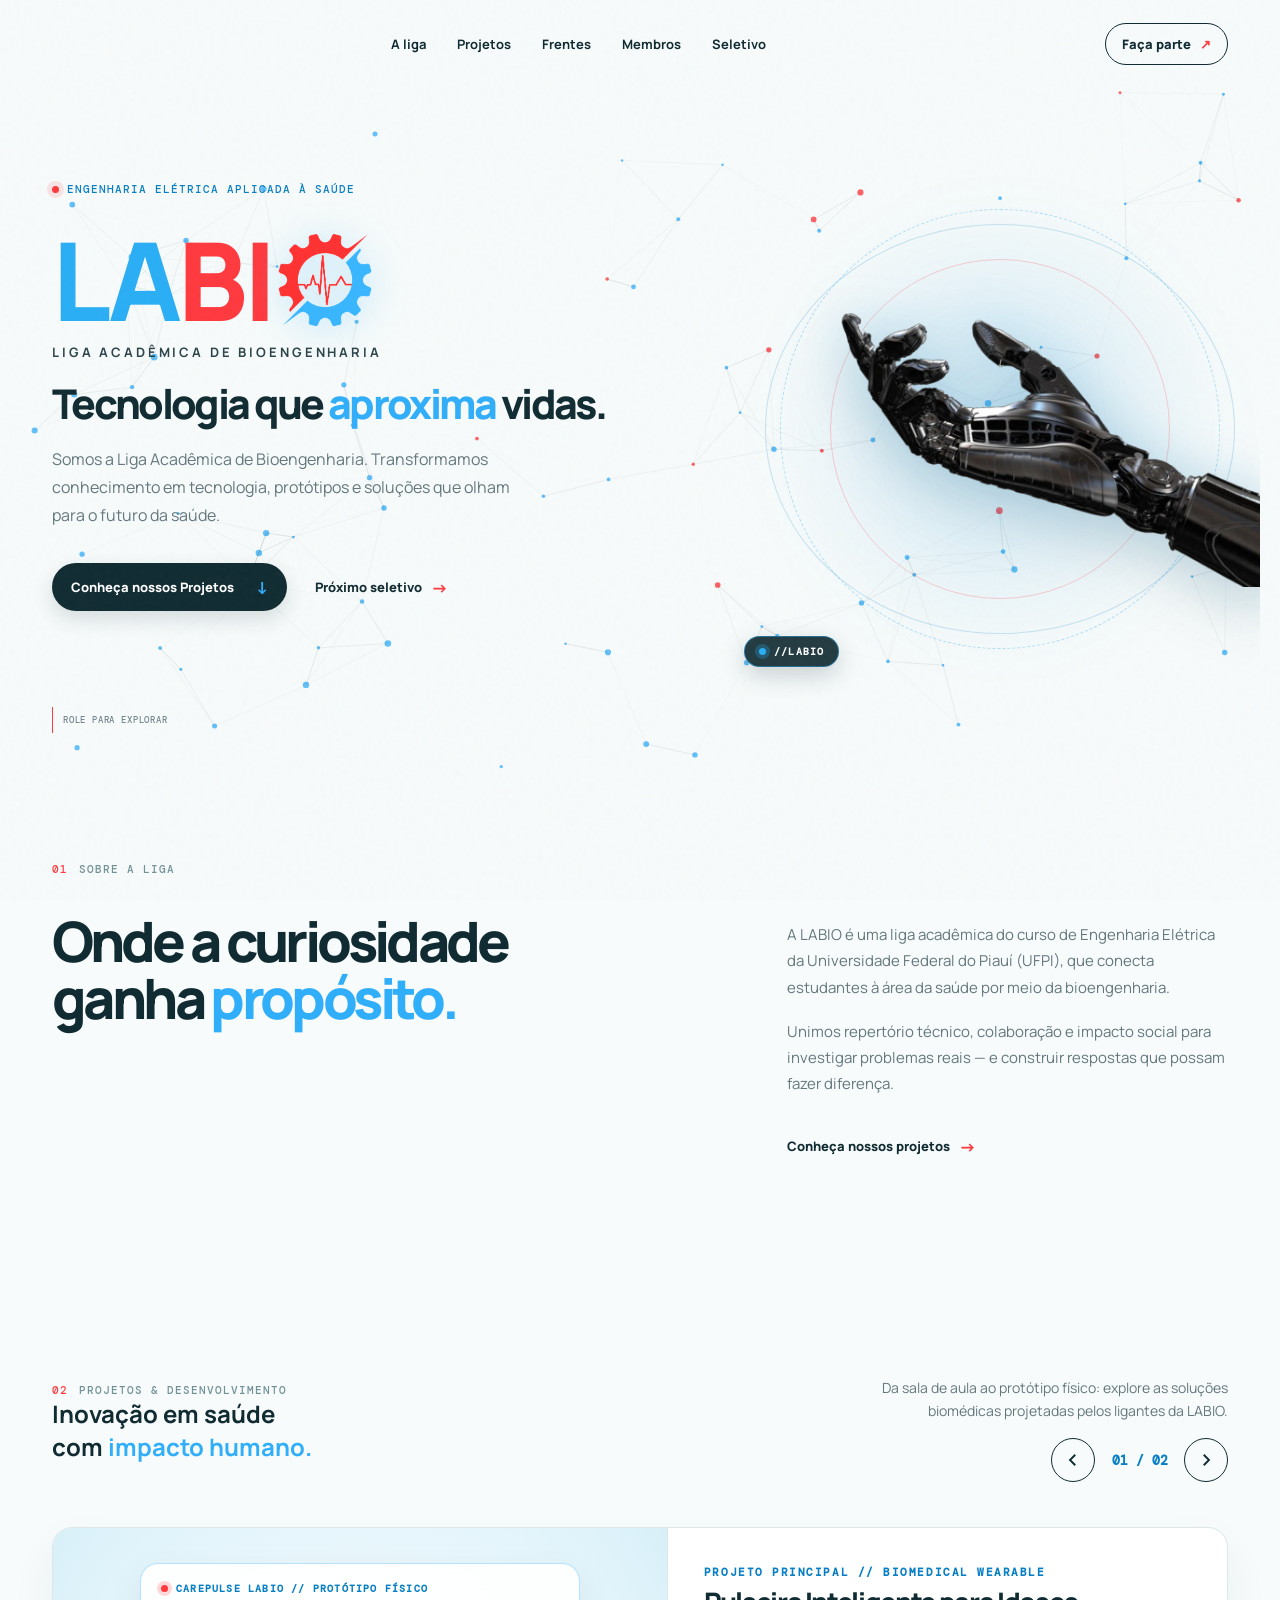
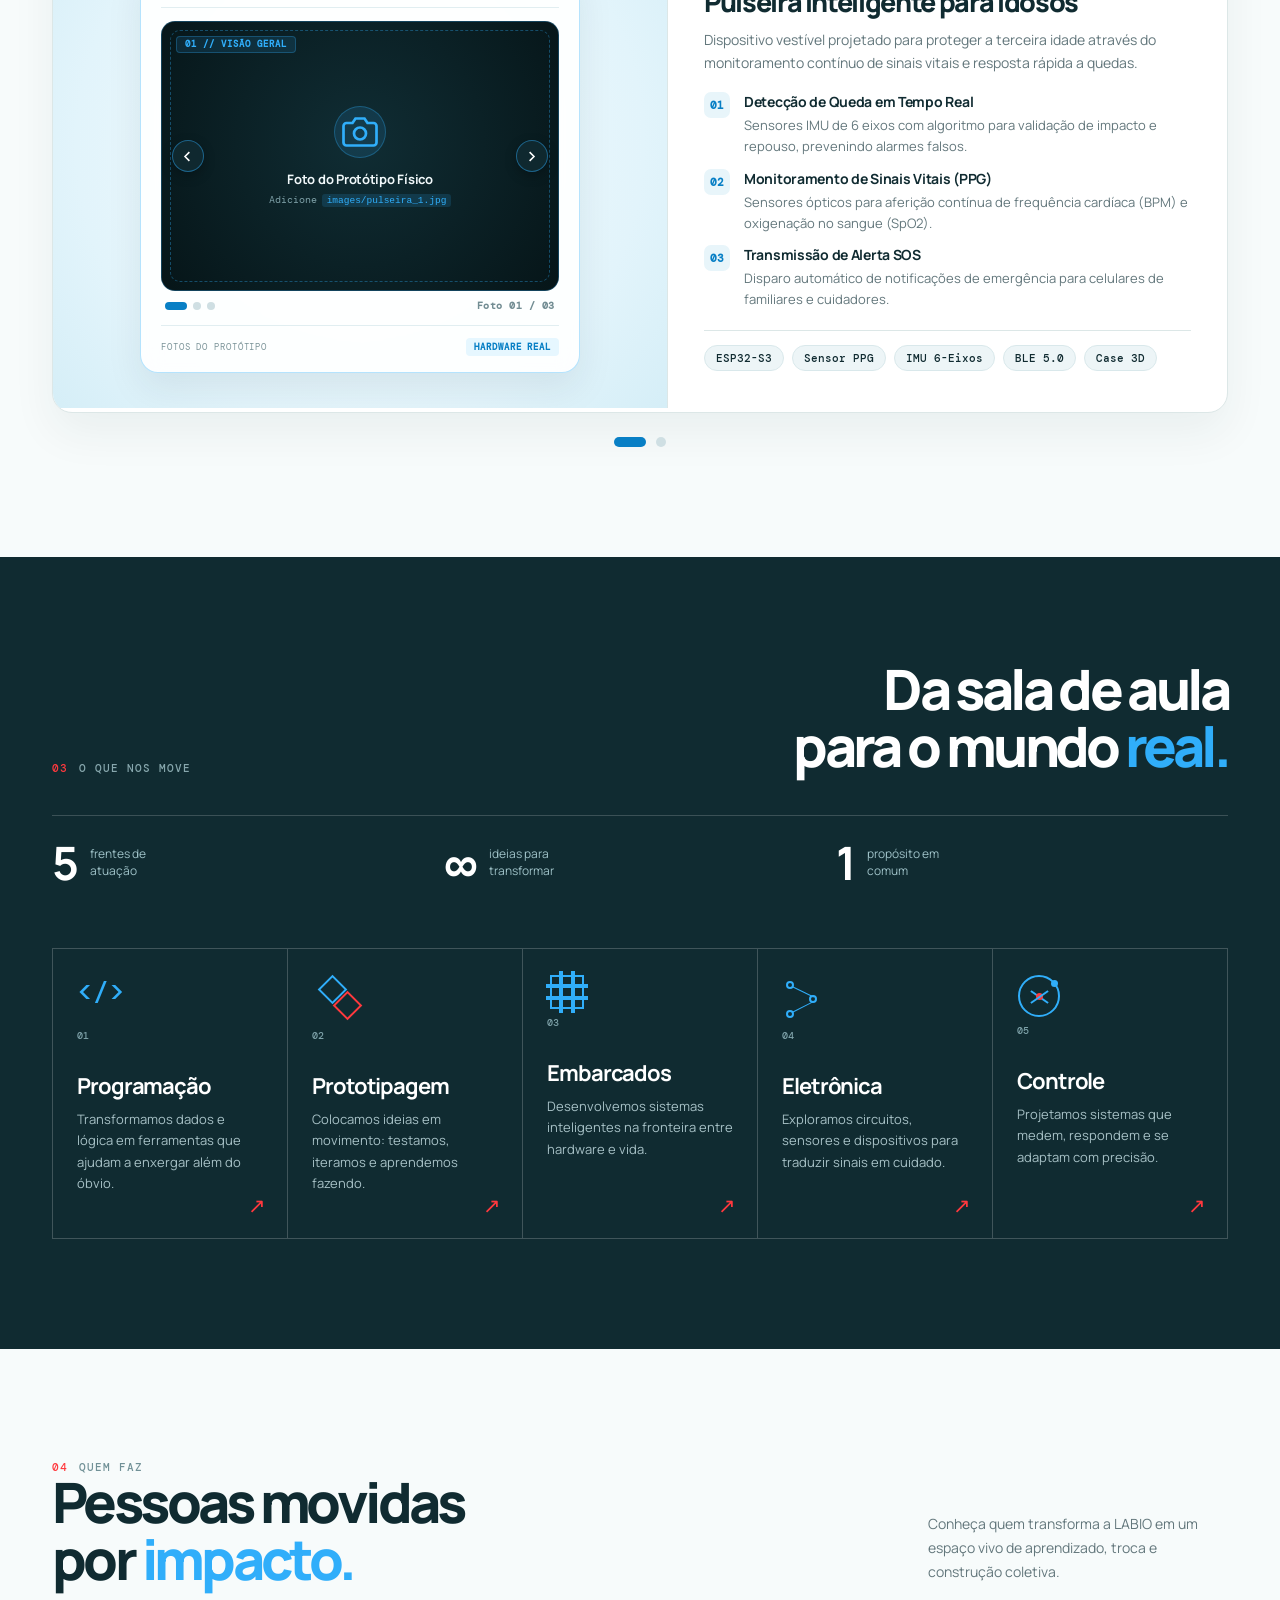
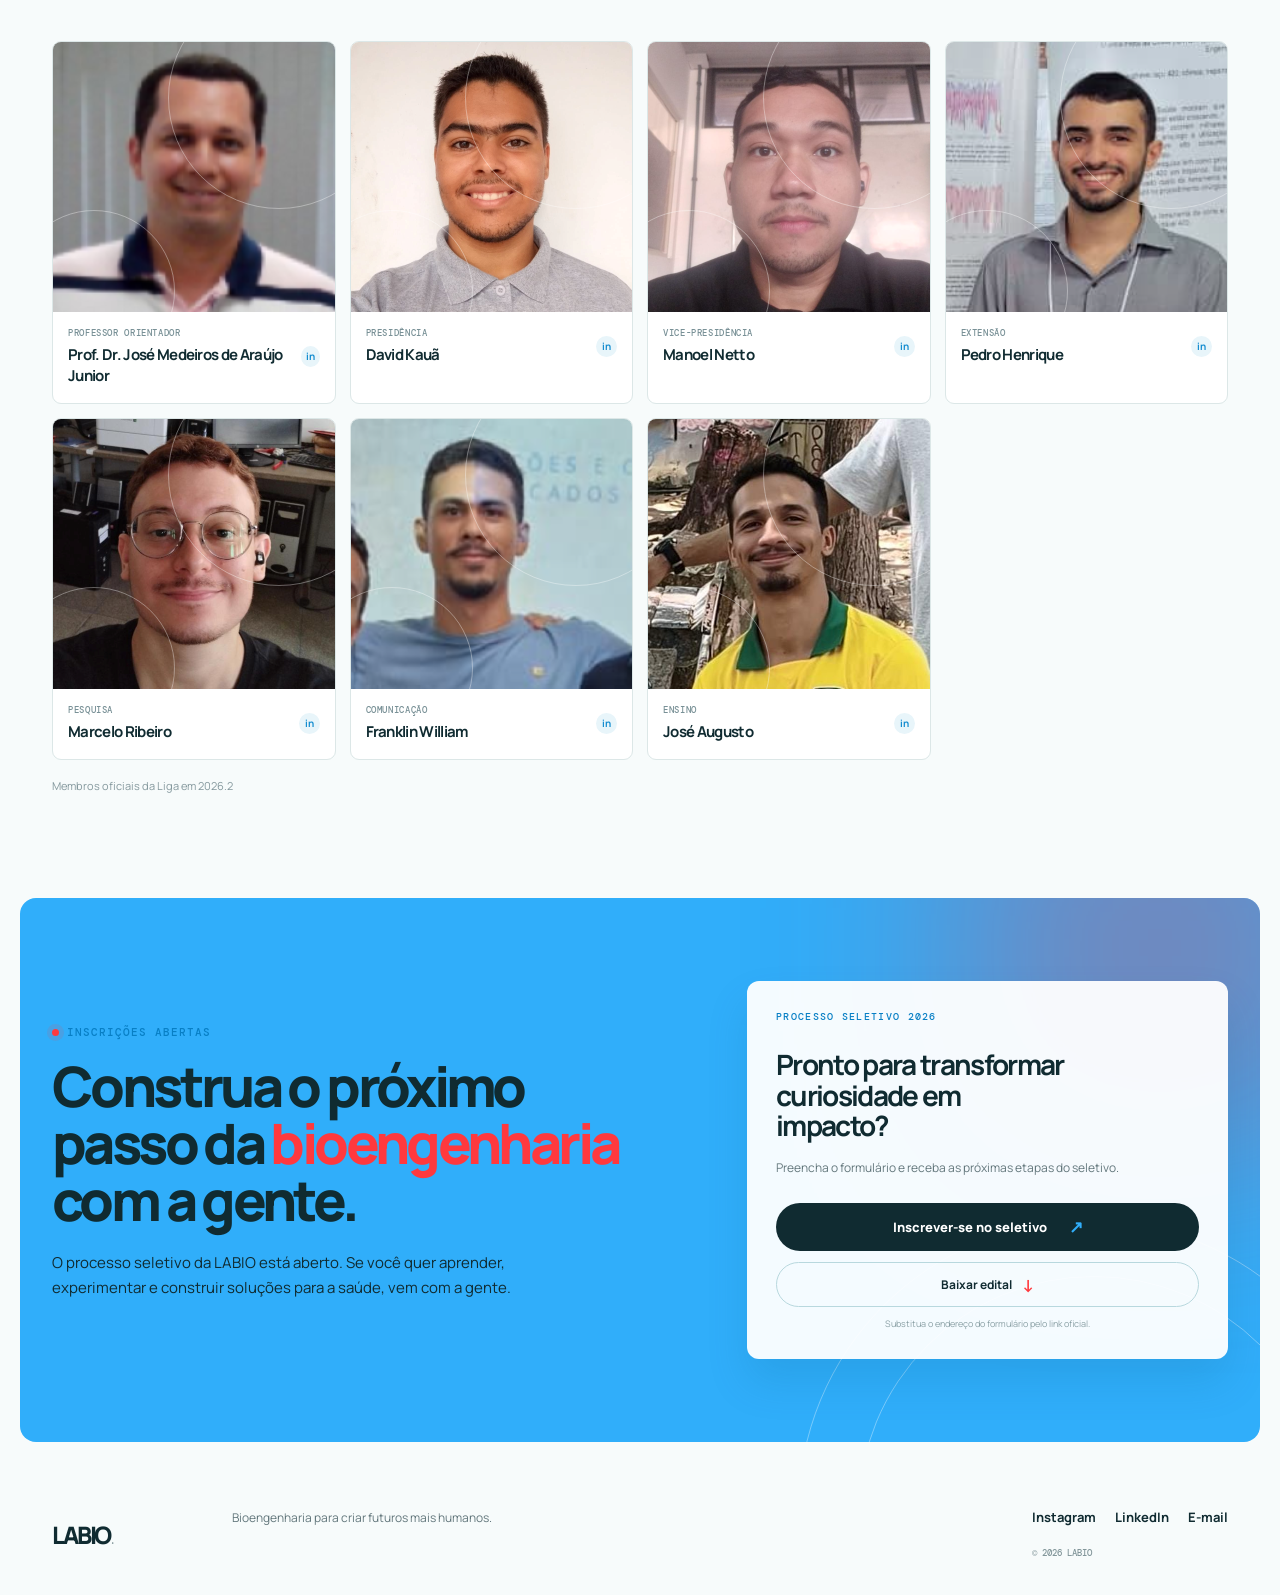
==== index.html @ dd497ba4 "atualizado cards da seção projetos" ====
<!doctype html>
<html lang="pt-BR">
  <head>
    <meta charset="UTF-8" />
    <meta name="viewport" content="width=device-width, initial-scale=1.0, viewport-fit=cover" />
    <meta name="theme-color" content="#f7fbfb" />
    <meta name="apple-mobile-web-app-capable" content="yes" />
    <meta name="apple-mobile-web-app-status-bar-style" content="default" />
    <meta name="description" content="LABIO — Liga Acadêmica de Bioengenharia." />
    <title>LABIO — Liga Acadêmica de Bioengenharia</title>
    <link rel="icon" type="image/png" sizes="32x32" href="images/favicon-32x32.png" />
    <link rel="icon" type="image/png" sizes="16x16" href="images/favicon-16x16.png" />
    <link rel="apple-touch-icon" sizes="180x180" href="images/apple-touch-icon.png" />
    <link rel="shortcut icon" href="images/favicon.ico" />
    <link rel="preconnect" href="https://fonts.googleapis.com" />
    <link rel="preconnect" href="https://fonts.gstatic.com" crossorigin />
    <link href="https://fonts.googleapis.com/css2?family=DM+Mono:wght@400;500&family=Manrope:wght@400;500;600;700;800&display=swap" rel="stylesheet" />
    <link rel="stylesheet" href="styles.css" />
  </head>
  <body>
    <div class="page-noise" aria-hidden="true"></div>
    <header class="header" id="inicio">
      <nav class="nav" aria-label="Navegação principal">
        <a href="#sobre">A liga</a>
        <a href="#projetos">Projetos</a>
        <a href="#frentes">Frentes</a>
        <a href="#membros">Membros</a>
        <a href="#seletivo">Seletivo</a>
      </nav>
      <a class="nav-cta" href="#seletivo">Faça parte <span>↗</span></a>
      <button class="menu-button" type="button" aria-label="Abrir menu" aria-expanded="false">
        <span></span><span></span>
      </button>
    </header>

    <main>
      <section class="hero section-shell aether-hero">
        <canvas id="aether-canvas" class="aether-canvas" aria-hidden="true"></canvas>
        <div class="hero-copy reveal">
          <p class="eyebrow"><span class="live-dot"></span> Engenharia elétrica aplicada à saúde</p>
          <h1 class="hero-name">
            <span class="labio-blue">LA</span><span class="labio-red">BI</span><span class="labio-emblem-wrap"><img src="images/labio-emblema-o.png" alt="O" class="labio-emblem" /></span>
          </h1>
          <p class="hero-subbrand">LIGA ACADÊMICA DE BIOENGENHARIA</p>
          <p class="hero-slogan">Tecnologia que <em>aproxima</em> vidas.</p>
          <p class="hero-text">Somos a Liga Acadêmica de Bioengenharia. Transformamos conhecimento em tecnologia, protótipos e soluções que olham para o futuro da saúde.</p>
          <div class="hero-actions">
            <a class="button button-primary" href="#projetos">Conheça nossos Projetos <span>↓</span></a>
            <a class="text-link" href="#seletivo">Próximo seletivo <span>→</span></a>
          </div>
        </div>
        <div class="hero-art bionic-art" aria-label="Prótese robótica de bioengenharia avançada" role="img">
          <div class="bionic-stage">
            <div class="bionic-glow" aria-hidden="true"></div>
            <div class="bionic-halo halo-cyan" aria-hidden="true"></div>
            <div class="bionic-halo halo-red" aria-hidden="true"></div>
            <img src="images/robotic_hand_transparent.png" alt="Prótese Robótica de Bioengenharia" class="bionic-hand-img" />
            <div class="bionic-badge">
              <span class="live-dot pulse-cyan"></span>
              <span>//LABIO</span>
            </div>
          </div>
        </div>
        <a class="scroll-cue" href="#sobre"><span></span> role para explorar</a>
      </section>

      <section class="intro section-shell" id="sobre">
        <div class="section-label reveal"><span>01</span> SOBRE A LIGA</div>
        <div class="intro-grid">
          <h2 class="reveal">Onde a curiosidade<br />ganha <em>propósito.</em></h2>
          <div class="intro-copy reveal">
            <p>A LABIO é uma liga acadêmica do curso de Engenharia Elétrica da Universidade Federal do Piauí (UFPI), que conecta estudantes à área da saúde por meio da bioengenharia.</p>
            <p>Unimos repertório técnico, colaboração e impacto social para investigar problemas reais — e construir respostas que possam fazer diferença.</p>
            <a class="text-link" href="#projetos">Conheça nossos projetos <span>→</span></a>
          </div>
        </div>
      </section>

      <section class="projects section-shell" id="projetos">
        <div class="projects-top reveal">
          <div>
            <div class="section-label"><span>02</span> PROJETOS & DESENVOLVIMENTO</div>
            <h2>Inovação em saúde<br />com <em>impacto humano.</em></h2>
          </div>
          <div class="carousel-controls-wrapper">
            <p class="projects-desc">Da sala de aula ao protótipo físico: explore as soluções biomédicas projetadas pelos ligantes da LABIO.</p>
            <div class="carousel-nav" aria-label="Controles do carrossel">
              <button class="carousel-btn prev" id="carousel-prev-btn" type="button" aria-label="Projeto anterior">
                <svg width="18" height="18" viewBox="0 0 24 24" fill="none" stroke="currentColor" stroke-width="2.5"><path d="M15 19l-7-7 7-7"/></svg>
              </button>
              <span class="carousel-indicator" id="carousel-counter">01 / 02</span>
              <button class="carousel-btn next" id="carousel-next-btn" type="button" aria-label="Próximo projeto">
                <svg width="18" height="18" viewBox="0 0 24 24" fill="none" stroke="currentColor" stroke-width="2.5"><path d="M9 5l7 7-7 7"/></svg>
              </button>
            </div>
          </div>
        </div>

        <div class="carousel-viewport reveal" id="carousel-viewport">
          <div class="carousel-track" id="carousel-track">
            <!-- Slide 1: Pulseira Inteligente para Monitoramento de Idosos -->
            <article class="carousel-slide" data-index="0">
              <div class="slide-grid">
                <div class="slide-visual">
                  <div class="project-art-card prototype-gallery-card">
                    <div class="device-mockup-badge">
                      <span class="live-dot pulse-red"></span>
                      <span>CAREPULSE LABIO // PROTÓTIPO FÍSICO</span>
                    </div>

                    <!-- Carrossel de Fotos do Protótipo (Adicione suas fotos na pasta images/) -->
                    <div class="prototype-carousel" id="proto-carousel" aria-label="Galeria de fotos do protótipo da pulseira inteligente">
                      <div class="proto-carousel-viewport">
                        <div class="proto-carousel-track" id="proto-carousel-track">
                          
                          <!-- FOTO 01 -->
                          <div class="proto-carousel-item active">
                            <!-- Substitua o src abaixo pelo caminho da sua imagem (ex: images/pulseira_1.jpg) -->
                            <img src="images/pulseira_1.jpg" alt="Foto do protótipo da pulseira - Visão geral" class="proto-img" onerror="this.style.display='none';" onload="this.style.display='block'; if(this.nextElementSibling) this.nextElementSibling.style.display='none';" style="display: none;" />
                            <div class="proto-photo-placeholder">
                              <span class="proto-photo-badge">01 // VISÃO GERAL</span>
                              <div class="proto-photo-icon">
                                <svg width="36" height="36" viewBox="0 0 24 24" fill="none" stroke="currentColor" stroke-width="1.8">
                                  <path d="M23 19a2 2 0 0 1-2 2H3a2 2 0 0 1-2-2V8a2 2 0 0 1 2-2h4l2-3h6l2 3h4a2 2 0 0 1 2 2z"></path>
                                  <circle cx="12" cy="13" r="4"></circle>
                                </svg>
                              </div>
                              <span class="proto-photo-title">Foto do Protótipo Físico</span>
                              <span class="proto-photo-hint">Adicione <code>images/pulseira_1.jpg</code></span>
                            </div>
                          </div>

                          <!-- FOTO 02 -->
                          <div class="proto-carousel-item">
                            <!-- Substitua o src abaixo pelo caminho da sua imagem (ex: images/pulseira_2.jpg) -->
                            <img src="images/pulseira_2.jpg" alt="Foto do protótipo da pulseira - Case 3D" class="proto-img" onerror="this.style.display='none';" onload="this.style.display='block'; if(this.nextElementSibling) this.nextElementSibling.style.display='none';" style="display: none;" />
                            <div class="proto-photo-placeholder">
                              <span class="proto-photo-badge">02 // CASE 3D</span>
                              <div class="proto-photo-icon">
                                <svg width="36" height="36" viewBox="0 0 24 24" fill="none" stroke="currentColor" stroke-width="1.8">
                                  <path d="M21 16V8a2 2 0 0 0-1-1.73l-7-4a2 2 0 0 0-2 0l-7 4A2 2 0 0 0 3 8v8a2 2 0 0 0 1 1.73l7 4a2 2 0 0 0 2 0l7-4A2 2 0 0 0 21 16z"></path>
                                  <polyline points="3.27 6.96 12 12.01 20.73 6.96"></polyline>
                                  <line x1="12" y1="22.08" x2="12" y2="12"></line>
                                </svg>
                              </div>
                              <span class="proto-photo-title">Design do Case e Impressão 3D</span>
                              <span class="proto-photo-hint">Adicione <code>images/pulseira_2.jpg</code></span>
                            </div>
                          </div>

                          <!-- FOTO 03 -->
                          <div class="proto-carousel-item">
                            <!-- Substitua o src abaixo pelo caminho da sua imagem (ex: images/pulseira_3.jpg) -->
                            <img src="images/pulseira_3.jpg" alt="Foto do protótipo da pulseira - Placa e Sensores" class="proto-img" onerror="this.style.display='none';" onload="this.style.display='block'; if(this.nextElementSibling) this.nextElementSibling.style.display='none';" style="display: none;" />
                            <div class="proto-photo-placeholder">
                              <span class="proto-photo-badge">03 // CIRCUITO & SENSORES</span>
                              <div class="proto-photo-icon">
                                <svg width="36" height="36" viewBox="0 0 24 24" fill="none" stroke="currentColor" stroke-width="1.8">
                                  <rect x="4" y="4" width="16" height="16" rx="2"></rect>
                                  <rect x="9" y="9" width="6" height="6"></rect>
                                  <line x1="9" y1="1" x2="9" y2="4"></line>
                                  <line x1="15" y1="1" x2="15" y2="4"></line>
                                  <line x1="9" y1="20" x2="9" y2="23"></line>
                                  <line x1="15" y1="20" x2="15" y2="23"></line>
                                  <line x1="20" y1="9" x2="23" y2="9"></line>
                                  <line x1="20" y1="14" x2="23" y2="14"></line>
                                  <line x1="1" y1="9" x2="4" y2="9"></line>
                                  <line x1="1" y1="14" x2="4" y2="14"></line>
                                </svg>
                              </div>
                              <span class="proto-photo-title">Montagem Eletrônica & Bancada</span>
                              <span class="proto-photo-hint">Adicione <code>images/pulseira_3.jpg</code></span>
                            </div>
                          </div>

                        </div>

                        <!-- Botões de navegação da foto -->
                        <button class="proto-nav-btn proto-prev-btn" id="proto-prev-btn" type="button" aria-label="Foto anterior">
                          <svg width="15" height="15" viewBox="0 0 24 24" fill="none" stroke="currentColor" stroke-width="2.5"><path d="M15 19l-7-7 7-7"/></svg>
                        </button>
                        <button class="proto-nav-btn proto-next-btn" id="proto-next-btn" type="button" aria-label="Próxima foto">
                          <svg width="15" height="15" viewBox="0 0 24 24" fill="none" stroke="currentColor" stroke-width="2.5"><path d="M9 5l7 7-7 7"/></svg>
                        </button>
                      </div>

                      <!-- Rodapé do Carrossel de Fotos (Pontos e Contador) -->
                      <div class="proto-carousel-footer">
                        <div class="proto-dots" id="proto-dots">
                          <button class="proto-dot active" type="button" aria-label="Ir para foto 1"></button>
                          <button class="proto-dot" type="button" aria-label="Ir para foto 2"></button>
                          <button class="proto-dot" type="button" aria-label="Ir para foto 3"></button>
                        </div>
                        <span class="proto-counter" id="proto-counter">Foto 01 / 03</span>
                      </div>
                    </div>

                    <div class="project-card-footer">
                      <span>FOTOS DO PROTÓTIPO</span>
                      <span class="status-tag">HARDWARE REAL</span>
                    </div>
                  </div>
                </div>

                <div class="slide-content">
                  <div class="project-tag">PROJETO PRINCIPAL // BIOMEDICAL WEARABLE</div>
                  <h3 class="project-title">Pulseira Inteligente para Idosos</h3>
                  <p class="project-lead">Dispositivo vestível projetado para proteger a terceira idade através do monitoramento contínuo de sinais vitais e resposta rápida a quedas.</p>
                  
                  <div class="function-breakdown">
                    <div class="function-step">
                      <div class="step-num">01</div>
                      <div class="step-body">
                        <h5>Detecção de Queda em Tempo Real</h5>
                        <p>Sensores IMU de 6 eixos com algoritmo para validação de impacto e repouso, prevenindo alarmes falsos.</p>
                      </div>
                    </div>
                    
                    <div class="function-step">
                      <div class="step-num">02</div>
                      <div class="step-body">
                        <h5>Monitoramento de Sinais Vitais (PPG)</h5>
                        <p>Sensores ópticos para aferição contínua de frequência cardíaca (BPM) e oxigenação no sangue (SpO2).</p>
                      </div>
                    </div>

                    <div class="function-step">
                      <div class="step-num">03</div>
                      <div class="step-body">
                        <h5>Transmissão de Alerta SOS</h5>
                        <p>Disparo automático de notificações de emergência para celulares de familiares e cuidadores.</p>
                      </div>
                    </div>
                  </div>

                  <div class="tech-stack-row">
                    <span class="tech-pill">ESP32-S3</span>
                    <span class="tech-pill">Sensor PPG</span>
                    <span class="tech-pill">IMU 6-Eixos</span>
                    <span class="tech-pill">BLE 5.0</span>
                    <span class="tech-pill">Case 3D</span>
                  </div>
                </div>
              </div>
            </article>

            <!-- Slide 2: Projeto em Desenvolvimento -->
            <article class="carousel-slide" data-index="1">
              <div class="slide-grid">
                <div class="slide-visual">
                  <div class="project-art-card progress-art-card">
                    <div class="device-mockup-badge">
                      <span class="live-dot pulse-blue"></span>
                      <span>LABIO R&D // EM DESENVOLVIMENTO</span>
                    </div>
                    <div class="project-progress-visual" aria-label="Projeto em desenvolvimento">
                      <img src="images/em_progresso.png" alt="Projeto em desenvolvimento - LABIO" class="progress-illustration" />
                    </div>
                    <div class="project-card-footer">
                      <span>PESQUISA APLICADA</span>
                      <span class="status-tag pending">EM PROGRESSO</span>
                    </div>
                  </div>
                </div>

                <div class="slide-content">
                  <div class="project-tag">PESQUISA & INOVAÇÃO // LABIO</div>
                  <h3 class="project-title">Projeto em Desenvolvimento</h3>
                  <p class="project-lead">Uma nova solução tecnológica voltada para a saúde e bem-estar está sendo projetada e construída pelos membros e pesquisadores da LABIO.</p>
                  
                  <div class="progress-notice-box">
                    <div class="progress-notice-item">
                      <div class="progress-icon">
                        <svg width="20" height="20" viewBox="0 0 24 24" fill="none" stroke="currentColor" stroke-width="2"><circle cx="12" cy="12" r="10"></circle><line x1="12" y1="8" x2="12" y2="12"></line><line x1="12" y1="16" x2="12.01" y2="16"></line></svg>
                      </div>
                      <div>
                        <h5>Status do Desenvolvimento</h5>
                        <p>Atualmente em fase de modelagem, arquitetura de hardware e ensaios experimentais em laboratório.</p>
                      </div>
                    </div>

                    <div class="progress-notice-item">
                      <div class="progress-icon">
                        <svg width="20" height="20" viewBox="0 0 24 24" fill="none" stroke="currentColor" stroke-width="2"><path d="M12 2v4M12 18v4M4.93 4.93l2.83 2.83M16.24 16.24l2.83 2.83M2 12h4M18 12h4M4.93 19.07l2.83-2.83M16.24 7.76l2.83-2.83"></path></svg>
                      </div>
                      <div>
                        <h5>Divulgação Oficial em Breve</h5>
                        <p>Os dados técnicos, esquemas de montagem e resultados práticos serão divulgados nos nossos canais.</p>
                      </div>
                    </div>
                  </div>

                  <div class="tech-stack-row">
                    <span class="tech-pill">Bioengenharia</span>
                    <span class="tech-pill">Pesquisa Aplicada</span>
                    <span class="tech-pill">Hardware Físico</span>
                    <span class="tech-pill">Em Breve</span>
                  </div>
                </div>
              </div>
            </article>
          </div>
        </div>

        <!-- Indicadores de Pontos (Dots) -->
        <div class="carousel-dots" id="carousel-dots" aria-label="Indicadores de slides">
          <button class="dot-btn active" type="button" aria-label="Ir para slide 1"></button>
          <button class="dot-btn" type="button" aria-label="Ir para slide 2"></button>
        </div>
      </section>

      <section class="areas" id="frentes">
        <div class="section-shell">
          <div class="section-heading reveal"><div class="section-label light"><span>03</span> O QUE NOS MOVE</div><h2>Da sala de aula<br />para o mundo <em>real.</em></h2></div>
          <div class="numbers areas-numbers reveal">
            <div><strong>5</strong><span>frentes de<br />atuação</span></div>
            <div><strong>∞</strong><span>ideias para<br />transformar</span></div>
            <div><strong>1</strong><span>propósito em<br />comum</span></div>
          </div>
          <div class="areas-grid">
            <article class="area-card reveal"><div class="area-icon code-icon">&lt;/&gt;</div><span class="area-index">01</span><h3>Programação</h3><p>Transformamos dados e lógica em ferramentas que ajudam a enxergar além do óbvio.</p><a href="#seletivo" aria-label="Saiba mais sobre programação">↗</a></article>
            <article class="area-card reveal"><div class="area-icon proto-icon"><i></i><i></i></div><span class="area-index">02</span><h3>Prototipagem</h3><p>Colocamos ideias em movimento: testamos, iteramos e aprendemos fazendo.</p><a href="#seletivo" aria-label="Saiba mais sobre prototipagem">↗</a></article>
            <article class="area-card reveal"><div class="area-icon chip-icon"><i></i></div><span class="area-index">03</span><h3>Embarcados</h3><p>Desenvolvemos sistemas inteligentes na fronteira entre hardware e vida.</p><a href="#seletivo" aria-label="Saiba mais sobre sistemas embarcados">↗</a></article>
            <article class="area-card reveal"><div class="area-icon circuit-icon"><i></i><i></i><i></i></div><span class="area-index">04</span><h3>Eletrônica</h3><p>Exploramos circuitos, sensores e dispositivos para traduzir sinais em cuidado.</p><a href="#seletivo" aria-label="Saiba mais sobre eletrônica">↗</a></article>
            <article class="area-card reveal"><div class="area-icon control-icon"><i></i><i></i></div><span class="area-index">05</span><h3>Controle</h3><p>Projetamos sistemas que medem, respondem e se adaptam com precisão.</p><a href="#seletivo" aria-label="Saiba mais sobre controle">↗</a></article>
          </div>
        </div>
      </section>

      <section class="members section-shell" id="membros">
        <div class="members-top reveal"><div><div class="section-label"><span>04</span> QUEM FAZ</div><h2>Pessoas movidas<br />por <em>impacto.</em></h2></div><p>Conheça quem transforma a LABIO em um espaço vivo de aprendizado, troca e construção coletiva.</p></div>
        <div class="member-grid">
          <article class="member-card lead reveal"><div class="member-portrait portrait-a"><img src="images/orientador_medeiros.png"></div><div class="member-info"><div><p>Professor orientador</p><h3>Prof. Dr. José Medeiros de Araújo Junior</h3></div><a href="#" aria-label="LinkedIn do professor orientador">in</a></div></article>
          <article class="member-card reveal"><div class="member-portrait portrait-b"><img src="images/membro_david.png"></div><div class="member-info"><div><p>Presidência</p><h3>David Kauã</h3></div><a href="#" target="_blank" rel="noopener noreferrer" aria-label="LinkedIn de David Kauã">in</a></div></article>
          <article class="member-card reveal"><div class="member-portrait portrait-c"><img src="images/membro_manoel.png"></div><div class="member-info"><div><p>Vice-presidência</p><h3>Manoel Netto</h3></div><a href="#" target="_blank" rel="noopener noreferrer" aria-label="LinkedIn de Manoel Netto">in</a></div></article>
          <article class="member-card reveal"><div class="member-portrait portrait-d"><img src="images/membro_pedro.png"></div><div class="member-info"><div><p>Extensão</p><h3>Pedro Henrique</h3></div><a href="#" target="_blank" rel="noopener noreferrer" aria-label="LinkedIn de Pedro Henrique">in</a></div></article>
          <article class="member-card reveal"><div class="member-portrait portrait-e"><img src="images/membro_marcelo.png"></div><div class="member-info"><div><p>Pesquisa</p><h3>Marcelo Ribeiro</h3></div><a href="https://www.linkedin.com/in/marcelo-ribeiro1/" target="_blank" rel="noopener noreferrer" aria-label="LinkedIn de Marcelo Ribeiro">in</a></div></article>
          <article class="member-card reveal"><div class="member-portrait portrait-f"><img src="images/membro_franklin.png"></div><div class="member-info"><div><p>Comunicação</p><h3>Franklin William</h3></div><a href="#" target="_blank" rel="noopener noreferrer" aria-label="LinkedIn de Franklin William">in</a></div></article>
          <article class="member-card reveal"><div class="member-portrait portrait-g"><img src="images/membro_augusto.png"></div><div class="member-info"><div><p>Ensino</p><h3>José Augusto</h3></div><a href="#" target="_blank" rel="noopener noreferrer" aria-label="LinkedIn de José Augusto">in</a></div></article>
        </div>
        <p class="member-note reveal">Membros oficiais da Liga em 2026.2</p>
      </section>

      <section class="selection section-shell" id="seletivo">
        <div class="selection-glow"></div>
        <div class="selection-grid">
          <div class="selection-copy reveal"><p class="eyebrow"><span class="live-dot"></span> INSCRIÇÕES ABERTAS</p><h2>Construa o próximo passo da <em class="labio-orange">bioengenharia</em><br />com a gente.</h2><p>O processo seletivo da LABIO está aberto. Se você quer aprender, experimentar e construir soluções para a saúde, vem com a gente.</p></div>
          <div class="selection-card reveal"><p class="card-kicker">PROCESSO SELETIVO 2026</p><h3>Pronto para transformar curiosidade em impacto?</h3><p class="selection-date">Preencha o formulário e receba as próximas etapas do seletivo.</p><div class="selection-actions"><a class="button button-light" href="https://forms.google.com" target="_blank" rel="noreferrer">Inscrever-se no seletivo <span>↗</span></a><a class="download-link" href="edital.pdf" download="Edital-LABIO-2026.pdf" target="_blank" rel="noopener noreferrer">Baixar edital <span>↓</span></a></div><small>Substitua o endereço do formulário pelo link oficial.</small></div>
        </div>
      </section>
    </main>

    <footer class="footer section-shell"><a class="footer-brand" href="#inicio">LABIO<span>.</span></a><p>Bioengenharia para criar futuros mais humanos.</p><div><a href="#">Instagram</a><a href="#">LinkedIn</a><a href="mailto:contato@labio.com">E-mail</a></div><span>© 2026 LABIO</span></footer>
    <script src="script.js"></script>
  </body>
</html>
---- styles.css ----
:root{--ink:#102b31;--blue:#30aefa;--blue-deep:#087fc5;--red:#ff393e;--paper:#f7fbfb;--muted:#63777c;--line:#dce7e7;--mono:"DM Mono",monospace;--sans:"Manrope",Arial,sans-serif;--ease:cubic-bezier(.23,1,.32,1)}*{box-sizing:border-box}html{scroll-behavior:smooth}body{margin:0;background:var(--paper);color:var(--ink);font-family:var(--sans);overflow-x:hidden}.page-noise{opacity:.08;pointer-events:none;position:fixed;inset:0;z-index:5;background-image:url("data:image/svg+xml,%3Csvg viewBox='0 0 180 180' xmlns='http://www.w3.org/2000/svg'%3E%3Cfilter id='n'%3E%3CfeTurbulence type='fractalNoise' baseFrequency='.9' numOctaves='3' stitchTiles='stitch'/%3E%3C/filter%3E%3Crect width='100%25' height='100%25' filter='url(%23n)' opacity='.45'/%3E%3C/svg%3E")}.section-shell{max-width:1240px;margin:0 auto;padding-left:32px;padding-right:32px}.header{height:88px;max-width:1240px;margin:auto;padding:0 32px;display:flex;align-items:center;justify-content:space-between;position:relative;z-index:10}.brand{display:block;width:100px;height:48px;overflow:hidden;position:relative}.brand img{position:absolute;width:100%;height:auto;top:-68px}.nav{display:flex;gap:31px;margin-left:90px}.nav a,.footer a{font-size:13px;font-weight:700;text-decoration:none;color:var(--ink);transition:opacity .18s var(--ease)}.nav a:hover,.footer a:hover{opacity:.55}.nav-cta{border:1px solid var(--ink);border-radius:999px;color:var(--ink);font-size:13px;font-weight:800;text-decoration:none;padding:11px 16px;transition:background .2s var(--ease),color .2s var(--ease),transform .16s var(--ease)}.nav-cta:hover{background:var(--ink);color:#fff}.nav-cta:active,.button:active{transform:scale(.97)}.nav-cta span{color:var(--red);padding-left:6px}.menu-button{display:none}.hero{min-height:682px;position:relative;padding-top:94px}.hero-copy{position:relative;z-index:2;width:56%}.eyebrow,.section-label{font-family:var(--mono);font-size:11px;font-weight:500;letter-spacing:.09em;text-transform:uppercase}.eyebrow{display:flex;align-items:center;gap:8px;color:var(--blue-deep)}.live-dot{display:inline-block;width:7px;height:7px;border-radius:50%;background:var(--red);box-shadow:0 0 0 5px rgba(255,57,62,.12)}h1,h2,h3,p{margin-top:0}.hero h1{font-size:clamp(56px,6.6vw,93px);letter-spacing:-.072em;line-height:.97;margin:22px 0 25px;font-weight:800}.hero h1 em,h2 em{font-style:normal;color:var(--blue)}.hero-text{max-width:465px;color:var(--muted);font-size:16px;line-height:1.75}.hero-actions{display:flex;align-items:center;gap:28px;margin-top:34px}.button{font-size:13px;font-weight:800;border-radius:999px;text-decoration:none;display:inline-flex;align-items:center;justify-content:center;gap:22px;padding:15px 19px;transition:transform .16s var(--ease),background .2s var(--ease),box-shadow .2s var(--ease)}.button-primary{color:#fff;background:var(--ink);box-shadow:0 8px 20px rgba(16,43,49,.14)}.button-primary:hover{background:#1c424a;box-shadow:0 12px 26px rgba(16,43,49,.2)}.button span{font-size:17px;line-height:10px;color:var(--blue)}.text-link{font-size:13px;font-weight:800;color:var(--ink);text-decoration:none;display:inline-flex;gap:9px;align-items:center}.text-link span{color:var(--red);font-size:17px;transition:transform .2s var(--ease)}.text-link:hover span{transform:translateX(4px)}.hero-art{position:absolute;right:-33px;top:25px;width:555px;height:555px;border-radius:50%;background:#dff3fc;overflow:hidden}.hero-art:after{content:"";position:absolute;inset:45px;border:1px solid rgba(18,137,202,.2);border-radius:50%}.art-halo{position:absolute;border-radius:50%;border:1px solid rgba(18,137,202,.28)}.halo-one{width:375px;height:375px;left:88px;top:88px}.halo-two{width:475px;height:475px;left:38px;top:38px;border-style:dashed;animation:spin 30s linear infinite}.orbit{position:absolute;border:1px solid rgba(255,57,62,.35);border-radius:50%;z-index:1}.orbit-one{width:260px;height:110px;left:145px;top:220px;transform:rotate(-34deg)}.orbit-two{width:290px;height:120px;left:132px;top:211px;transform:rotate(38deg);border-color:rgba(48,174,250,.45)}.pulse-card{position:absolute;z-index:2;left:66px;top:188px;width:425px;background:rgba(255,255,255,.92);backdrop-filter:blur(10px);padding:18px 22px 17px;border:1px solid rgba(255,255,255,.8);border-radius:13px;box-shadow:0 23px 50px rgba(27,141,194,.14);transform:rotate(-7deg)}.pulse-head{font:500 9px var(--mono);letter-spacing:.13em;color:#7b9196;display:flex;justify-content:space-between}.signal-status{color:var(--red);font-size:12px;animation:blink 1.4s ease infinite}.pulse-card svg{width:100%;height:77px;margin-top:6px;overflow:visible}.pulse-card path{fill:none;stroke:var(--red);stroke-width:3;stroke-linecap:round;stroke-linejoin:round}.pulse-info{border-top:1px solid #dfe9eb;padding-top:9px;display:flex;justify-content:space-between;align-items:end;color:#779096;font:500 8px var(--mono);letter-spacing:.08em}.pulse-info strong{font:700 26px var(--sans);letter-spacing:-.06em;color:var(--ink);line-height:.8}.pulse-info small{font:500 9px var(--mono);letter-spacing:0;color:#779096}.node{position:absolute;z-index:3;width:32px;height:32px;border-radius:50%;background:var(--red);color:white;display:grid;place-items:center;font:400 22px var(--mono);box-shadow:0 10px 20px rgba(255,57,62,.3)}.node-one{left:96px;top:138px}.node-two{right:65px;bottom:135px;background:var(--blue)}.node-three{width:13px;height:13px;left:182px;bottom:97px;background:var(--ink)}.art-label{position:absolute;z-index:4;color:var(--blue-deep);font:500 10px var(--mono);letter-spacing:.16em}.label-top{top:90px;right:100px}.art-label i{display:inline-block;width:25px;height:1px;background:currentColor;vertical-align:middle;margin:0 5px}.label-bottom{bottom:50px;left:72px;color:#6d8f9c}.scroll-cue{position:absolute;bottom:37px;left:32px;color:#74878d;text-decoration:none;text-transform:uppercase;font:500 9px var(--mono);letter-spacing:.09em;display:flex;align-items:center;gap:10px}.scroll-cue span{height:26px;width:1px;background:var(--red);display:block}.intro{padding-top:92px;padding-bottom:110px}.section-label{display:flex;align-items:center;gap:11px;color:#719197}.section-label span{color:var(--red)}.intro-grid{margin-top:37px;display:grid;grid-template-columns:1.2fr .8fr;gap:74px}.intro h2,.section-heading h2,.members h2,.selection h2{font-size:clamp(40px,4.35vw,61px);letter-spacing:-.065em;line-height:1.02;margin:0;font-weight:800}.intro-copy{padding-top:9px;color:var(--muted);font-size:15px;line-height:1.75}.intro-copy p+p{margin-top:18px}.intro-copy .text-link{margin-top:19px}.numbers{margin-top:94px;padding-top:21px;border-top:1px solid var(--line);display:grid;grid-template-columns:repeat(3,1fr)}.numbers div{display:flex;align-items:center;gap:15px}.numbers strong{font-size:49px;line-height:1;letter-spacing:-.08em}.numbers span{color:var(--muted);font-size:12px;line-height:1.4}.areas{padding:104px 0 110px;background:var(--ink);color:#fff}.light{color:#87a7ad}.section-heading{display:flex;justify-content:space-between;align-items:end}.section-heading h2{text-align:right}.areas-grid{display:grid;grid-template-columns:repeat(4,1fr);margin-top:62px;border-top:1px solid rgba(255,255,255,.2);border-left:1px solid rgba(255,255,255,.2)}.area-card{min-height:290px;padding:26px 24px 22px;border-right:1px solid rgba(255,255,255,.2);border-bottom:1px solid rgba(255,255,255,.2);position:relative;transition:background .25s var(--ease)}.area-card:hover{background:rgba(48,174,250,.12)}.area-icon{height:47px;color:var(--blue);font:500 26px var(--mono);position:relative}.circuit-icon i{display:block;position:absolute;border:2px solid var(--blue);width:8px;height:8px;border-radius:50%}.circuit-icon i:nth-child(1){left:4px;top:6px}.circuit-icon i:nth-child(2){left:27px;top:20px}.circuit-icon i:nth-child(3){left:4px;top:35px}.circuit-icon:before,.circuit-icon:after{content:"";position:absolute;height:1px;background:var(--blue);width:24px;left:10px;transform-origin:left}.circuit-icon:before{top:11px;transform:rotate(26deg)}.circuit-icon:after{top:37px;transform:rotate(-27deg)}.proto-icon i{display:block;position:absolute;width:21px;height:21px;border:2px solid var(--blue);transform:rotate(45deg);left:10px;top:4px}.proto-icon i+ i{left:25px;top:20px;border-color:var(--red)}.chip-icon{width:34px;height:34px;border:2px solid var(--blue);margin-left:3px}.chip-icon:before,.chip-icon:after,.chip-icon i:before,.chip-icon i:after{content:"";position:absolute;background:var(--blue)}.chip-icon:before,.chip-icon:after{width:4px;height:42px;top:-6px}.chip-icon:before{left:7px}.chip-icon:after{right:7px}.chip-icon i:before,.chip-icon i:after{height:4px;width:42px;left:-6px}.chip-icon i:before{top:7px}.chip-icon i:after{bottom:7px}.area-index{font:500 10px var(--mono);color:#7ea2a9}.area-card h3{font-size:22px;letter-spacing:-.05em;margin:27px 0 8px}.area-card p{font-size:13px;line-height:1.65;color:#a7c1c6;margin:0;max-width:205px}.area-card a{position:absolute;right:21px;bottom:19px;color:var(--red);font-size:21px;text-decoration:none}.members{padding-top:111px;padding-bottom:105px}.members-top{display:flex;justify-content:space-between;align-items:end}.members-top p{width:300px;color:var(--muted);font-size:14px;line-height:1.7;margin:0 0 4px}.member-grid{display:grid;grid-template-columns:1.15fr 1fr 1fr 1fr;gap:14px;margin-top:54px}.member-card{border:1px solid var(--line);border-radius:9px;overflow:hidden;background:#fff;transition:transform .25s var(--ease),box-shadow .25s var(--ease)}.member-card:hover{transform:translateY(-5px);box-shadow:0 16px 30px rgba(15,52,59,.09)}.member-portrait{height:270px;display:flex;align-items:center;justify-content:center;font-size:42px;letter-spacing:-.1em;font-weight:800;color:rgba(255,255,255,.88);position:relative;overflow:hidden}.member-portrait:before,.member-portrait:after{content:"";position:absolute;border-radius:50%;border:1px solid rgba(255,255,255,.35)}.member-portrait:before{width:220px;height:220px;right:-55px;top:-55px}.member-portrait:after{width:160px;height:160px;left:-40px;bottom:-60px}.portrait-a{height:330px;background:linear-gradient(145deg,#1a889a,#15475a)}.portrait-b{background:linear-gradient(145deg,#2cadd9,#1351a0)}.portrait-c{background:linear-gradient(145deg,#ff6658,#bd2939)}.portrait-d{background:linear-gradient(145deg,#223e61,#0d2338)}.member-info{padding:15px 15px 17px;display:flex;justify-content:space-between;align-items:center}.member-info p{font:500 9px var(--mono);letter-spacing:.07em;text-transform:uppercase;color:#789096;margin:0 0 5px}.member-info h3{font-size:15px;letter-spacing:-.045em;margin:0}.member-info a{width:21px;height:21px;border-radius:50%;background:#e8f5fa;color:#158dd0;text-align:center;font:700 10px/21px var(--sans);text-decoration:none}.member-note{font-size:11px;color:#84989d;margin:18px 0 0}.selection{position:relative;margin-bottom:32px;padding-top:83px;padding-bottom:83px;overflow:hidden;border-radius:16px;background:var(--blue);color:var(--ink)}.selection:before{content:"";position:absolute;width:580px;height:580px;border-radius:50%;right:-120px;bottom:-360px;border:1px solid rgba(255,255,255,.35)}.selection:after{content:"";position:absolute;width:470px;height:470px;border-radius:50%;right:-70px;bottom:-306px;border:1px solid rgba(255,255,255,.35)}.selection-glow{position:absolute;width:400px;height:400px;background:var(--red);filter:blur(110px);opacity:.33;right:-100px;top:-150px}.selection-grid{position:relative;z-index:1;display:grid;grid-template-columns:1fr .8fr;gap:94px;align-items:center}.selection h2{margin:19px 0 21px}.selection-copy>p:last-child{font-size:15px;line-height:1.7;max-width:495px}.selection-card{background:rgba(255,255,255,.95);padding:29px;border-radius:12px;box-shadow:0 23px 40px rgba(0,91,140,.15)}.card-kicker{font:500 10px var(--mono);letter-spacing:.13em;color:var(--blue-deep)}.countdown{display:flex;align-items:center;gap:10px;margin:28px 0 21px}.countdown div{text-align:center}.countdown strong{display:block;font-size:43px;line-height:.85;letter-spacing:-.08em}.countdown span{font:500 9px var(--mono);color:#789096;text-transform:uppercase}.countdown i{font-style:normal;font-size:28px;color:var(--red);margin-top:-10px}.selection-date{font-size:12px;color:var(--muted);margin-bottom:21px}.selection-date strong{color:var(--ink)}.button-light{background:var(--ink);color:white;width:100%;padding:15px 19px}.button-light:hover{background:#1d4249}.selection-card small{display:block;color:#8aa0a5;font-size:9px;margin-top:12px;text-align:center}.footer{min-height:121px;padding-top:25px;padding-bottom:25px;display:grid;grid-template-columns:180px 1fr auto;grid-template-rows:1fr 1fr;align-items:center}.footer-brand{font-size:24px!important;font-weight:800!important;letter-spacing:-.09em;grid-row:span 2}.footer-brand span{color:var(--red)}.footer p{font-size:12px;color:var(--muted);margin:0}.footer div{display:flex;gap:19px}.footer span{font:500 9px var(--mono);color:#82969a;grid-column:3}.reveal{opacity:0;transform:translateY(16px);transition:opacity .7s var(--ease),transform .7s var(--ease)}.reveal.is-visible{opacity:1;transform:none}.areas-grid .reveal:nth-child(2){transition-delay:.06s}.areas-grid .reveal:nth-child(3){transition-delay:.12s}.areas-grid .reveal:nth-child(4){transition-delay:.18s}@keyframes spin{to{transform:rotate(360deg)}}@keyframes blink{50%{opacity:.25}}@media(max-width:780px){.section-shell,.header{padding-left:20px;padding-right:20px}.header{height:72px}.brand{width:102px;height:40px}.brand img{width:155%;left:-27px;top:-100px}.nav,.nav-cta{display:none}.menu-button{display:flex;width:42px;height:42px;border:1px solid var(--ink);border-radius:50%;background:none;flex-direction:column;gap:5px;justify-content:center;align-items:center}.menu-button span{width:15px;height:1px;background:var(--ink)}.nav.is-open{position:absolute;display:flex;flex-direction:column;gap:18px;top:61px;left:20px;right:20px;padding:23px;background:#fff;border-radius:10px;box-shadow:0 18px 40px rgba(16,43,49,.13);margin:0}.hero{padding-top:60px;min-height:960px}.hero-copy{width:100%}.hero h1{font-size:56px}.hero-art{width:360px;height:360px;top:595px;right:-57px}.halo-one{width:240px;height:240px;left:60px;top:60px}.halo-two{width:310px;height:310px;left:25px;top:25px}.pulse-card{transform:scale(.68) rotate(-7deg);transform-origin:left top;left:36px;top:126px}.node-one{left:50px;top:83px}.node-two{right:42px;bottom:75px}.node-three{left:110px;bottom:70px}.label-top{top:54px;right:63px}.label-bottom{bottom:30px;left:37px}.scroll-cue{display:none}.intro{padding-top:75px;padding-bottom:77px}.intro-grid,.selection-grid{grid-template-columns:1fr;gap:28px}.numbers{margin-top:55px;gap:10px}.numbers div{gap:8px}.numbers strong{font-size:38px}.numbers span{font-size:10px}.areas{padding:76px 0}.section-heading{display:block}.section-heading h2{text-align:left;margin-top:29px}.areas-grid{grid-template-columns:1fr 1fr;margin-top:42px}.area-card{min-height:260px;padding:20px 16px}.area-card h3{font-size:19px;margin-top:22px}.area-card p{font-size:12px}.members{padding-top:76px;padding-bottom:75px}.members-top{display:block}.members-top p{width:auto;margin-top:24px}.member-grid{grid-template-columns:1fr 1fr;margin-top:35px;gap:10px}.member-portrait,.member-card.lead .member-portrait{height:190px}.member-info{padding:12px}.member-info h3{font-size:13px}.member-info p{font-size:8px}.member-note{font-size:10px}.selection{border-radius:0;margin:0;padding-top:69px;padding-bottom:69px}.selection-grid{gap:38px}.selection-copy h2{font-size:49px}.selection-card{padding:24px}.footer{grid-template-columns:1fr auto;grid-template-rows:auto auto auto;gap:15px;padding-top:32px;padding-bottom:32px}.footer-brand{grid-row:auto}.footer p{grid-column:1/-1;grid-row:2}.footer div{gap:14px}.footer span{grid-column:2;grid-row:1}.footer div a{font-size:11px}}@media(prefers-reduced-motion:reduce){*,*:before,*:after{animation-duration:.01ms!important;transition-duration:.01ms!important;scroll-behavior:auto!important}.reveal{opacity:1;transform:none}}

/* Hero biomecânico e correções da segunda iteração */
.brand{width:112px;height:52px}.brand img{width:155%;height:auto;left:-27px;top:-98px}
.robot-stage{background:radial-gradient(circle at 50% 43%,#f8fdff 0 7%,#dff4ff 33%,#cceafb 72%,#d6eef8 100%);isolation:isolate}.robot-stage:after{inset:31px;border-color:rgba(18,137,202,.24)}.robot-grid{position:absolute;inset:0;background-image:linear-gradient(rgba(28,139,195,.1) 1px,transparent 1px),linear-gradient(90deg,rgba(28,139,195,.1) 1px,transparent 1px);background-size:36px 36px;mask-image:radial-gradient(circle,black 12%,transparent 72%);opacity:.45}.robot{position:absolute;z-index:2;width:91%;height:91%;left:4%;top:5%}.robot-rings circle,.robot-rings path{fill:none;stroke:#2eaef4;stroke-width:1.2;opacity:.42}.robot-links path{stroke:#ff393e;stroke-width:1.5}.robot-links circle{fill:#ff393e}.robot-shadow{fill:#84bed4;opacity:.25}.robot-shoulder,.robot-arm,.robot-leg,.robot-neck,.robot-head,.robot-torso,.robot-waist{fill:#e7f7fc;stroke:#0d809e;stroke-width:3;stroke-linejoin:round}.robot-chest{fill:#bfeaff;stroke:#0d809e;stroke-width:3;stroke-linejoin:round}.robot-core{fill:#ff393e;stroke:#b9232b;stroke-width:2}.robot-core-line,.robot-eye,.robot-antenna{fill:none;stroke:#fff;stroke-width:3;stroke-linecap:round}.robot-face{fill:#102b31}.robot-hand{fill:#30aefa;stroke:#0d809e;stroke-width:2;stroke-linejoin:round}.robot-body{transform-origin:241px 278px;animation:robot-float 5s var(--ease-in-out) infinite}.left-arm{transform-origin:125px 344px;animation:arm-wave 4.4s var(--ease-in-out) infinite}.robot-antenna{stroke:#ff393e}.scan-beam{position:absolute;z-index:3;left:10%;right:10%;height:34px;background:linear-gradient(90deg,transparent,rgba(255,255,255,.85),transparent);mix-blend-mode:screen;opacity:.65;animation:scan 5s linear infinite}.robot-caption{position:absolute;z-index:4;color:var(--blue-deep);font:500 9px var(--mono);letter-spacing:.15em}.caption-one{left:68px;top:92px}.caption-two{right:38px;bottom:80px;color:#5f909d}.robot-particle{position:absolute;z-index:4;border-radius:50%;background:var(--red);box-shadow:0 0 0 7px rgba(255,57,62,.1)}.particle-a{width:11px;height:11px;top:133px;right:74px;animation:blink 1.4s ease infinite}.particle-b{width:8px;height:8px;bottom:105px;left:80px;background:var(--blue);box-shadow:0 0 0 6px rgba(48,174,250,.1)}.particle-c{width:5px;height:5px;bottom:150px;right:60px;background:var(--ink);box-shadow:none}@keyframes robot-float{0%,100%{transform:translateY(0)}50%{transform:translateY(-9px)}}@keyframes arm-wave{0%,65%,100%{transform:rotate(0)}80%{transform:rotate(-8deg)}}@keyframes scan{0%,16%{transform:translateY(-120%);opacity:0}25%{opacity:.7}62%{opacity:.7}74%,100%{transform:translateY(630px);opacity:0}}
.member-grid{grid-template-columns:repeat(4,1fr)}.member-card.lead .member-portrait{height:270px}.portrait-e{background:linear-gradient(145deg,#6044b7,#1c2e71)}.portrait-f{background:linear-gradient(145deg,#eeac42,#df5e36)}.portrait-g{background:linear-gradient(145deg,#2c9d88,#10596a)}
.selection-card h3{font-size:28px;line-height:1.08;letter-spacing:-.06em;margin:26px 0 18px;max-width:300px}.selection-card .selection-date{line-height:1.6;margin-bottom:26px}
@media(max-width:780px){.brand{width:112px;height:48px}.brand img{width:155%;left:-27px;top:-98px}.robot-stage{top:595px}.caption-one{left:44px;top:58px}.caption-two{right:25px;bottom:48px}.member-grid{grid-template-columns:1fr 1fr}.member-card.lead .member-portrait{height:190px}.selection-card h3{font-size:25px}}
@media(prefers-reduced-motion:reduce){.robot-body,.left-arm,.scan-beam{animation:none}.scan-beam{display:none}}
/* Terceira iteração: identidade, arte biônica futurista e detalhes poligonais */
html {
  -webkit-tap-highlight-color: transparent;
  -webkit-text-size-adjust: 100%;
  scroll-behavior: smooth;
}
#sobre,
#projetos,
#frentes,
#membros,
#seletivo,
#inicio {
  scroll-margin-top: 36px;
}
button, a, [role="button"] {
  touch-action: manipulation;
}
button, a, .carousel-btn, .dot-btn {
  -webkit-user-select: none;
  user-select: none;
}

.header {
  display: flex;
  align-items: center;
  justify-content: space-between;
}
.header .nav {
  margin: 0 auto;
}

/* Nome LABIO com Emblema da Engrenagem 100% Íntegro */
.hero-name {
  display: inline-flex !important;
  align-items: center !important;
  font-size: clamp(54px, 8.5vw, 136px) !important;
  line-height: 1.05 !important;
  letter-spacing: -0.03em !important;
  margin: 16px 0 6px !important;
  font-weight: 800;
  color: var(--ink);
  overflow: visible !important;
}
.hero-name .labio-blue { color: #29aef5; }
.hero-name .labio-red { color: #ff393e; }
.labio-emblem-wrap {
  display: inline-flex;
  align-items: center;
  justify-content: center;
  margin-left: 0.04em;
  overflow: visible !important;
}
.labio-emblem {
  height: 0.88em;
  width: 0.88em;
  object-fit: contain;
  display: inline-block;
  vertical-align: middle;
  overflow: visible !important;
  filter: drop-shadow(0 4px 18px rgba(41, 174, 245, 0.28));
  transition: transform 0.4s var(--ease);
}
.hero-name:hover .labio-emblem {
  transform: rotate(12deg) scale(1.04);
}
.hero-subbrand {
  font-family: var(--sans);
  font-size: clamp(11px, 1.1vw, 13px);
  font-weight: 700;
  letter-spacing: 0.22em;
  color: var(--ink);
  margin: 0 0 20px;
  text-transform: uppercase;
  opacity: 0.88;
}
.hero-slogan {
  font-size: clamp(28px, 3.2vw, 46px);
  line-height: 1.08;
  letter-spacing: -0.065em;
  font-weight: 800;
  margin: 0 0 20px;
}
.hero-slogan em {
  color: var(--blue);
  font-style: normal;
}

/* Arte Hero Biônica: Mão Robótica de Titânio Estática (Sem Movimentação) */
.hero-art.bionic-art {
  position: absolute;
  top: 50%;
  right: -20px;
  transform: translateY(-50%);
  width: 560px;
  height: 500px;
  display: flex;
  align-items: center;
  justify-content: center;
  background: transparent;
  border-radius: 0;
  box-shadow: none;
  overflow: visible;
  pointer-events: auto;
  user-select: none;
}
.bionic-stage {
  position: relative;
  width: 100%;
  height: 100%;
  display: flex;
  align-items: center;
  justify-content: center;
}
.bionic-hand-img {
  position: relative;
  z-index: 3;
  width: 100%;
  max-width: 560px;
  height: auto;
  object-fit: contain;
  filter: drop-shadow(0 20px 32px rgba(16, 43, 49, 0.16)) drop-shadow(0 0 24px rgba(41, 174, 245, 0.18));
  pointer-events: none;
  user-select: none;
  transform: none !important;
  animation: none !important;
}
.bionic-glow {
  position: absolute;
  width: 420px;
  height: 420px;
  border-radius: 50%;
  background: radial-gradient(circle, rgba(41, 174, 245, 0.18) 0%, rgba(8, 127, 197, 0.06) 55%, transparent 72%);
  filter: blur(36px);
  z-index: 1;
  pointer-events: none;
}
.bionic-halo {
  position: absolute;
  border-radius: 50%;
  pointer-events: none;
  z-index: 2;
}
.halo-cyan {
  width: 440px;
  height: 440px;
  border: 1px dashed rgba(41, 174, 245, 0.35);
}
.halo-red {
  width: 340px;
  height: 340px;
  border: 1px solid rgba(255, 57, 62, 0.22);
}
.bionic-badge {
  position: absolute;
  bottom: 12px;
  left: 24px;
  z-index: 5;
  background: rgba(16, 43, 49, 0.92);
  backdrop-filter: blur(10px);
  border: 1px solid rgba(41, 174, 245, 0.45);
  color: #fff;
  font-family: var(--mono);
  font-size: 10px;
  font-weight: 600;
  letter-spacing: 0.12em;
  padding: 8px 14px;
  border-radius: 999px;
  display: inline-flex;
  align-items: center;
  gap: 8px;
  box-shadow: 0 8px 24px rgba(16, 43, 49, 0.2);
}
.pulse-cyan {
  background: #29aef5;
  box-shadow: 0 0 0 4px rgba(41, 174, 245, 0.25);
}

.areas-numbers {
  margin-top: 40px;
  margin-bottom: 20px;
  border-top: 1px solid rgba(255,255,255,0.18);
  padding-top: 24px;
}
.areas-numbers strong {
  color: #fff;
  font-size: 46px;
}
.areas-numbers span {
  color: #9ec1c7;
  font-size: 12px;
}

.areas-grid {
  grid-template-columns: repeat(5, 1fr);
}
.control-icon {
  width: 42px;
  height: 42px;
  border: 2px solid var(--blue);
  border-radius: 50%;
  margin: 0 0 0 1px;
}
.control-icon:before, .control-icon:after {
  content: "";
  position: absolute;
  top: 19px;
  left: 9px;
  width: 21px;
  height: 2px;
  background: var(--blue);
  transform: rotate(35deg);
}
.control-icon:after {
  transform: rotate(-35deg);
}
.control-icon i {
  position: absolute;
  width: 7px;
  height: 7px;
  border-radius: 50%;
  background: var(--red);
  top: 16px;
  left: 16px;
}
.control-icon i + i {
  background: var(--blue);
  top: 3px;
  left: 31px;
}

.selection-actions {
  display: grid;
  gap: 11px;
}
.download-link {
  display: inline-flex;
  align-items: center;
  justify-content: center;
  gap: 10px;
  padding: 10px;
  border: 1px solid #b8d8de;
  border-radius: 999px;
  color: var(--ink);
  font: 700 12px var(--sans);
  text-decoration: none;
  transition: background 0.18s var(--ease), transform 0.16s var(--ease);
}
.download-link:hover {
  background: #e8f5f7;
}
.download-link:active {
  transform: scale(0.97);
}
.download-link span {
  color: var(--red);
  font-size: 17px;
}
.selection-card small {
  margin-top: 10px;
}

/* Responsividade Multiplataforma Avançada */
@media (max-width: 1060px) {
  .hero-copy {
    width: 58%;
  }
  .hero-art.bionic-art {
    width: 42%;
    max-width: 480px;
    height: 440px;
    right: -20px;
  }
  .halo-cyan { width: 370px; height: 370px; }
  .halo-red { width: 280px; height: 280px; }
  .bionic-glow { width: 300px; height: 300px; }
}

@media (max-width: 880px) {
  .header {
    display: flex;
    align-items: center;
    justify-content: space-between;
    height: 72px;
  }
  .header .nav {
    display: none;
  }
  .nav-cta {
    display: none;
  }
  .menu-button {
    display: flex;
    width: 42px;
    height: 42px;
    border: 1px solid var(--ink);
    border-radius: 50%;
    background: none;
    flex-direction: column;
    gap: 5px;
    justify-content: center;
    align-items: center;
    cursor: pointer;
  }
  .menu-button span {
    width: 15px;
    height: 1px;
    background: var(--ink);
  }
  .nav.is-open {
    position: absolute;
    display: flex;
    flex-direction: column;
    gap: 18px;
    top: 68px;
    left: 20px;
    right: 20px;
    padding: 24px;
    background: #fff;
    border-radius: 12px;
    box-shadow: 0 20px 45px rgba(16, 43, 49, 0.16);
    z-index: 100;
    margin: 0;
  }

  .hero {
    display: flex;
    flex-direction: column;
    align-items: stretch;
    padding-top: 36px;
    padding-bottom: 50px;
    min-height: auto;
  }
  .hero-copy {
    width: 100%;
    text-align: left;
  }
  .hero-art.bionic-art {
    position: relative;
    top: auto;
    right: auto;
    transform: none;
    width: 100%;
    max-width: 420px;
    height: auto;
    aspect-ratio: 1200 / 675;
    margin: 28px auto 0;
  }
  .bionic-badge {
    bottom: 2px;
    left: 50%;
    transform: translateX(-50%);
    font-size: 9px;
    padding: 6px 12px;
    white-space: nowrap;
  }
  .scroll-cue {
    display: none;
  }

  .intro-grid {
    grid-template-columns: 1fr;
    gap: 28px;
  }

  .areas-grid {
    grid-template-columns: 1fr 1fr;
  }
  .areas-grid .area-card:last-child {
    grid-column: 1 / -1;
    min-height: 218px;
  }
  .member-grid {
    grid-template-columns: 1fr 1fr;
  }
  .selection-grid {
    grid-template-columns: 1fr;
    gap: 36px;
  }
}

@media (max-width: 520px) {
  .section-shell, .header {
    padding-left: 18px;
    padding-right: 18px;
  }
  .header {
    height: 64px;
  }
  .hero {
    padding-top: 24px;
    padding-bottom: 40px;
  }
  .hero-name {
    font-size: clamp(38px, 11vw, 62px) !important;
  }
  .hero-subbrand {
    font-size: 10px;
    letter-spacing: 0.16em;
    margin-bottom: 12px;
  }
  .hero-slogan {
    font-size: clamp(21px, 6.2vw, 30px);
    line-height: 1.15;
    margin-bottom: 14px;
  }
  .hero-text {
    font-size: 14px;
    line-height: 1.65;
  }
  .hero-actions {
    flex-direction: column;
    align-items: stretch;
    gap: 12px;
  }
  .hero-actions .button, .hero-actions .text-link {
    justify-content: center;
    width: 100%;
  }
  .hero-art.bionic-art {
    max-width: 320px;
    margin: 20px auto 0;
  }
  .halo-cyan { width: 280px; height: 280px; }
  .halo-red { width: 210px; height: 210px; }
  .bionic-glow { width: 230px; height: 230px; }
  .bionic-badge {
    font-size: 8px;
    padding: 5px 10px;
  }
  .projects {
    padding-top: 60px;
    padding-bottom: 70px;
  }
  .slide-visual {
    padding: 20px 14px;
  }
  .project-art-card {
    padding: 14px;
  }
  .slide-content {
    padding: 22px 16px;
  }
  .tech-spec-grid {
    grid-template-columns: 1fr 1fr;
    gap: 8px;
  }
  .spec-item {
    padding: 10px 12px;
  }
  .card-actions {
    flex-direction: column;
    align-items: stretch;
    gap: 10px;
  }
  .card-btn-primary, .card-btn-outline {
    justify-content: center;
    width: 100%;
  }
  .areas-numbers {
    grid-template-columns: 1fr;
    gap: 16px;
  }
  .areas-grid {
    grid-template-columns: 1fr;
  }
  .areas-grid .area-card:last-child {
    grid-column: auto;
  }
  .member-grid {
    grid-template-columns: 1fr;
  }
  .countdown strong {
    font-size: 32px;
  }
}

/* Aether Flow Hero Canvas */
.aether-hero {
  position: relative;
  overflow: hidden;
}
.aether-canvas {
  position: absolute;
  top: 0;
  left: 0;
  width: 100%;
  height: 100%;
  z-index: 1;
  pointer-events: auto;
}
.hero-copy {
  position: relative;
  z-index: 2;
  pointer-events: none;
}
.hero-copy a, .hero-copy button, .hero-copy .hero-actions {
  pointer-events: auto;
}
.hero-art {
  z-index: 2;
  pointer-events: auto;
}

/* Seção de Projetos e Carrossel Interativo */
.projects {
  padding-top: 105px;
  padding-bottom: 110px;
}
.projects-top {
  display: flex;
  justify-content: space-between;
  align-items: flex-end;
  gap: 32px;
  margin-bottom: 45px;
}
.carousel-controls-wrapper {
  display: flex;
  flex-direction: column;
  align-items: flex-end;
  gap: 16px;
  max-width: 420px;
}
.projects-desc {
  font-size: 14px;
  line-height: 1.65;
  color: var(--muted);
  margin: 0;
  text-align: right;
}
.carousel-nav {
  display: flex;
  align-items: center;
  gap: 12px;
}
.carousel-btn {
  width: 44px;
  height: 44px;
  border-radius: 50%;
  border: 1px solid var(--ink);
  background: transparent;
  color: var(--ink);
  display: flex;
  align-items: center;
  justify-content: center;
  cursor: pointer;
  transition: all 0.2s var(--ease);
}
.carousel-btn:hover {
  background: var(--ink);
  color: #fff;
  transform: scale(1.05);
}
.carousel-btn:active {
  transform: scale(0.95);
}
.carousel-indicator {
  font-family: var(--mono);
  font-size: 13px;
  font-weight: 600;
  color: var(--blue-deep);
  min-width: 65px;
  text-align: center;
}

/* Viewport do Carrossel */
.carousel-viewport {
  width: 100%;
  overflow: hidden;
  border-radius: 20px;
  border: 1px solid var(--line);
  background: #fff;
  box-shadow: 0 20px 45px rgba(16, 43, 49, 0.06);
  touch-action: pan-y;
  cursor: grab;
  user-select: none;
}
.carousel-viewport:active {
  cursor: grabbing;
}
.carousel-track {
  display: flex;
  width: 100%;
  transition: transform 0.5s cubic-bezier(0.23, 1, 0.32, 1);
  will-change: transform;
}
.carousel-slide {
  min-width: 100%;
  width: 100%;
  flex-shrink: 0;
  box-sizing: border-box;
}

/* Layout do Slide */
.slide-grid {
  display: grid;
  grid-template-columns: 1.1fr 1fr;
  min-height: 480px;
}
.slide-visual {
  background: radial-gradient(circle at 50% 45%, #f4fbfd 0%, #e2f4fb 70%, #d5eef7 100%);
  border-right: 1px solid var(--line);
  padding: 28px 24px;
  display: flex;
  align-items: center;
  justify-content: center;
  position: relative;
  overflow: hidden;
}
.project-art-card {
  width: 100%;
  max-width: 440px;
  min-height: 410px;
  display: flex;
  flex-direction: column;
  justify-content: space-between;
  background: rgba(255, 255, 255, 0.92);
  border: 1px solid rgba(48, 174, 250, 0.35);
  border-radius: 18px;
  padding: 20px;
  box-shadow: 0 16px 36px rgba(16, 43, 49, 0.08);
  backdrop-filter: blur(10px);
}
.device-mockup-badge {
  display: flex;
  align-items: center;
  gap: 8px;
  font-family: var(--mono);
  font-size: 10px;
  font-weight: 600;
  color: var(--blue-deep);
  letter-spacing: 0.12em;
  padding-bottom: 12px;
  border-bottom: 1px solid #e1eef1;
}
.device-schematic {
  padding: 18px 0;
  display: flex;
  justify-content: center;
  align-items: center;
}
.device-svg {
  width: 100%;
  max-height: 310px;
  overflow: visible;
}
.ecg-line {
  animation: pulse-ecg 2.5s ease-in-out infinite;
}
@keyframes pulse-ecg {
  0%, 100% { opacity: 0.95; }
  50% { opacity: 0.35; }
}
.sensor-blink {
  animation: blink 1.2s ease infinite;
}
.pulse-red {
  background: var(--red);
  box-shadow: 0 0 0 4px rgba(255, 57, 62, 0.2);
}
.pulse-blue {
  background: var(--blue);
  box-shadow: 0 0 0 4px rgba(48, 174, 250, 0.2);
}
.project-card-footer {
  display: flex;
  align-items: center;
  justify-content: space-between;
  border-top: 1px solid #e1eef1;
  padding-top: 12px;
  font-family: var(--mono);
  font-size: 9px;
  letter-spacing: 0.1em;
  color: #7b9499;
}
.status-tag {
  background: #e6f7ff;
  color: #087fc5;
  padding: 3px 8px;
  border-radius: 4px;
  font-weight: 700;
}
.status-tag.pending {
  background: #fdf3e7;
  color: #c97116;
}

/* Conteúdo Textual do Slide */
.slide-content {
  padding: 30px 36px;
  display: flex;
  flex-direction: column;
  justify-content: center;
}
.project-tag {
  font-family: var(--mono);
  font-size: 11px;
  font-weight: 600;
  letter-spacing: 0.14em;
  color: var(--blue-deep);
  margin-bottom: 8px;
}
.project-title {
  font-size: clamp(22px, 2.1vw, 30px);
  line-height: 1.15;
  letter-spacing: -0.05em;
  color: var(--ink);
  margin: 0 0 10px;
  font-weight: 800;
}
.project-lead {
  font-size: 14px;
  line-height: 1.65;
  color: var(--muted);
  margin: 0 0 18px;
}
.function-breakdown {
  display: flex;
  flex-direction: column;
  gap: 12px;
  margin-bottom: 20px;
}
.function-heading {
  font-size: 12px;
  font-weight: 800;
  text-transform: uppercase;
  letter-spacing: 0.08em;
  color: var(--ink);
  margin: 0 0 4px;
}
.function-step {
  display: flex;
  gap: 14px;
  align-items: flex-start;
}
.step-num {
  font-family: var(--mono);
  font-size: 11px;
  font-weight: 700;
  color: var(--blue-deep);
  background: #e8f5fa;
  width: 26px;
  height: 26px;
  border-radius: 7px;
  display: grid;
  place-items: center;
  flex-shrink: 0;
}
.step-body h5 {
  font-size: 14px;
  font-weight: 700;
  color: var(--ink);
  margin: 0 0 4px;
  letter-spacing: -0.02em;
}
.step-body p {
  font-size: 13px;
  line-height: 1.6;
  color: var(--muted);
  margin: 0;
}
.tech-stack-row {
  display: flex;
  flex-wrap: wrap;
  gap: 8px;
  padding-top: 14px;
  border-top: 1px solid var(--line);
}
.tech-pill {
  font-family: var(--mono);
  font-size: 11px;
  font-weight: 500;
  color: var(--ink);
  background: #edf5f7;
  padding: 5px 11px;
  border-radius: 999px;
  border: 1px solid #d9e8eb;
}

/* Dots do Carrossel */
.carousel-dots {
  display: flex;
  justify-content: center;
  align-items: center;
  gap: 10px;
  margin-top: 24px;
}
.dot-btn {
  width: 10px;
  height: 10px;
  border-radius: 50%;
  border: none;
  background: #cfdfe3;
  cursor: pointer;
  padding: 0;
  transition: all 0.25s var(--ease);
}
.dot-btn.active {
  width: 32px;
  border-radius: 999px;
  background: var(--blue-deep);
}

/* Responsividade do Carrossel */
@media (max-width: 960px) {
  .slide-grid {
    grid-template-columns: 1fr;
  }
  .slide-visual {
    border-right: none;
    border-bottom: 1px solid var(--line);
    padding: 30px 20px;
  }
  .slide-content {
    padding: 30px 24px;
  }
  .projects-top {
    flex-direction: column;
    align-items: flex-start;
    gap: 20px;
  }
  .carousel-controls-wrapper {
    align-items: flex-start;
    max-width: 100%;
  }
  .projects-desc {
    text-align: left;
  }
}

/* Destaque no título da seção de processo seletivo */
.selection h2 em,
.selection-copy h2 em,
.labio-orange {
  font-style: normal;
  color: var(--red);
}

/* ============================================================== */
/* CARROSSEL DE FOTOS DO PROTÓTIPO (PULSEIRA LABIO)              */
/* ============================================================== */
.prototype-gallery-card {
  padding: 18px 20px 16px;
  display: flex;
  flex-direction: column;
}

.prototype-carousel {
  width: 100%;
  margin: 12px 0 10px;
  position: relative;
  user-select: none;
}

.proto-carousel-viewport {
  position: relative;
  width: 100%;
  height: 270px;
  border-radius: 14px;
  overflow: hidden;
  background: #081a1e;
  border: 1px solid rgba(48, 174, 250, 0.28);
  box-shadow: inset 0 2px 10px rgba(0, 0, 0, 0.2);
}

.proto-carousel-track {
  display: flex;
  height: 100%;
  width: 100%;
  transition: transform 0.42s var(--ease);
  will-change: transform;
}

.proto-carousel-item {
  min-width: 100%;
  width: 100%;
  height: 100%;
  flex-shrink: 0;
  position: relative;
  overflow: hidden;
  background: #081a1e;
}

.proto-carousel-item img,
.proto-img {
  width: 100%;
  height: 100%;
  object-fit: cover;
  display: block;
}

/* Estado de Placeholder (quando ainda não há foto adicionada) */
.proto-photo-placeholder {
  width: 100%;
  height: 100%;
  display: flex;
  flex-direction: column;
  align-items: center;
  justify-content: center;
  text-align: center;
  padding: 24px 20px;
  box-sizing: border-box;
  background: radial-gradient(circle at 50% 45%, #102d34 0%, #061518 100%);
  position: relative;
}

.proto-photo-placeholder::before {
  content: "";
  position: absolute;
  inset: 8px;
  border: 1px dashed rgba(48, 174, 250, 0.35);
  border-radius: 10px;
  pointer-events: none;
}

.proto-photo-badge {
  position: absolute;
  top: 14px;
  left: 14px;
  font-family: var(--mono);
  font-size: 8.5px;
  font-weight: 600;
  letter-spacing: 0.12em;
  color: var(--blue);
  background: rgba(48, 174, 250, 0.12);
  border: 1px solid rgba(48, 174, 250, 0.28);
  padding: 2px 8px;
  border-radius: 4px;
}

.proto-photo-icon {
  width: 52px;
  height: 52px;
  border-radius: 50%;
  background: rgba(48, 174, 250, 0.12);
  border: 1px solid rgba(48, 174, 250, 0.3);
  display: flex;
  align-items: center;
  justify-content: center;
  color: var(--blue);
  margin-bottom: 12px;
  transition: transform 0.25s var(--ease), border-color 0.25s var(--ease);
}

.proto-carousel-viewport:hover .proto-photo-icon {
  transform: scale(1.06);
  border-color: var(--blue);
  box-shadow: 0 0 16px rgba(48, 174, 250, 0.25);
}

.proto-photo-title {
  font-family: var(--sans);
  font-size: 13px;
  font-weight: 700;
  color: #f1f8fa;
  margin-bottom: 6px;
  letter-spacing: -0.02em;
}

.proto-photo-hint {
  font-family: var(--mono);
  font-size: 9.5px;
  color: #7fa1a8;
  display: inline-flex;
  align-items: center;
  gap: 5px;
}

.proto-photo-hint code {
  color: var(--blue);
  background: rgba(48, 174, 250, 0.15);
  padding: 1px 5px;
  border-radius: 3px;
  font-size: 9.5px;
}

/* Botões de Navegação das Fotos */
.proto-nav-btn {
  position: absolute;
  top: 50%;
  transform: translateY(-50%);
  width: 32px;
  height: 32px;
  border-radius: 50%;
  background: rgba(16, 43, 49, 0.88);
  backdrop-filter: blur(8px);
  border: 1px solid rgba(48, 174, 250, 0.45);
  color: #ffffff;
  display: flex;
  align-items: center;
  justify-content: center;
  cursor: pointer;
  z-index: 6;
  padding: 0;
  transition: transform 0.2s var(--ease), background 0.2s var(--ease), border-color 0.2s var(--ease), color 0.2s var(--ease);
  box-shadow: 0 4px 12px rgba(0, 0, 0, 0.25);
}

.proto-nav-btn:hover {
  background: var(--blue);
  color: var(--ink);
  border-color: var(--blue);
  transform: translateY(-50%) scale(1.1);
}

.proto-nav-btn:active {
  transform: translateY(-50%) scale(0.95);
}

.proto-prev-btn {
  left: 10px;
}

.proto-next-btn {
  right: 10px;
}

/* Controles de Rodapé (Dots e Contador) */
.proto-carousel-footer {
  display: flex;
  align-items: center;
  justify-content: space-between;
  padding: 8px 4px 2px;
}

.proto-dots {
  display: flex;
  align-items: center;
  gap: 6px;
}

.proto-dot {
  width: 8px;
  height: 8px;
  border-radius: 50%;
  background: #cfdfe3;
  border: none;
  cursor: pointer;
  padding: 0;
  transition: all 0.22s var(--ease);
}

.proto-dot:hover {
  background: var(--blue);
}

.proto-dot.active {
  width: 22px;
  border-radius: 999px;
  background: var(--blue-deep);
}

.proto-counter {
  font-family: var(--mono);
  font-size: 10px;
  font-weight: 600;
  color: #728d93;
  letter-spacing: 0.05em;
}

/* Ajuste Responsivo em Mobile */
@media (max-width: 780px) {
  .proto-carousel-viewport {
    height: 270px;
  }
  .proto-photo-title {
    font-size: 12px;
  }
}

@media (prefers-reduced-motion: reduce) {
  .proto-carousel-track {
    transition: none !important;
  }
}

/* ============================================================== */
/* PROJETO EM DESENVOLVIMENTO (SLIDE 2)                          */
/* ============================================================== */
.progress-art-card {
  padding: 20px;
  display: flex;
  flex-direction: column;
}

.project-progress-visual {
  display: flex;
  align-items: center;
  justify-content: center;
  padding: 12px 10px;
  min-height: 270px;
  height: 270px;
  position: relative;
}

.progress-illustration {
  max-width: 220px;
  max-height: 220px;
  width: auto;
  height: auto;
  object-fit: contain;
  filter: drop-shadow(0 10px 24px rgba(48, 174, 250, 0.22));
  transition: transform 0.35s var(--ease);
}

.project-progress-visual:hover .progress-illustration {
  transform: scale(1.05);
}

.progress-notice-box {
  background: rgba(48, 174, 250, 0.05);
  border: 1px solid rgba(48, 174, 250, 0.22);
  border-radius: 14px;
  padding: 18px 20px;
  display: flex;
  flex-direction: column;
  gap: 14px;
  margin: 16px 0 20px;
}

.progress-notice-item {
  display: flex;
  gap: 14px;
  align-items: flex-start;
}

.progress-icon {
  color: var(--blue-deep);
  background: #e8f5fa;
  border: 1px solid rgba(48, 174, 250, 0.25);
  width: 36px;
  height: 36px;
  border-radius: 9px;
  display: flex;
  align-items: center;
  justify-content: center;
  flex-shrink: 0;
  margin-top: 2px;
}

.progress-notice-item h5 {
  margin: 0 0 5px;
  font-size: 14px;
  font-weight: 700;
  color: var(--ink);
  letter-spacing: -0.02em;
}

.progress-notice-item p {
  margin: 0;
  font-size: 13px;
  line-height: 1.65;
  color: var(--muted);
}
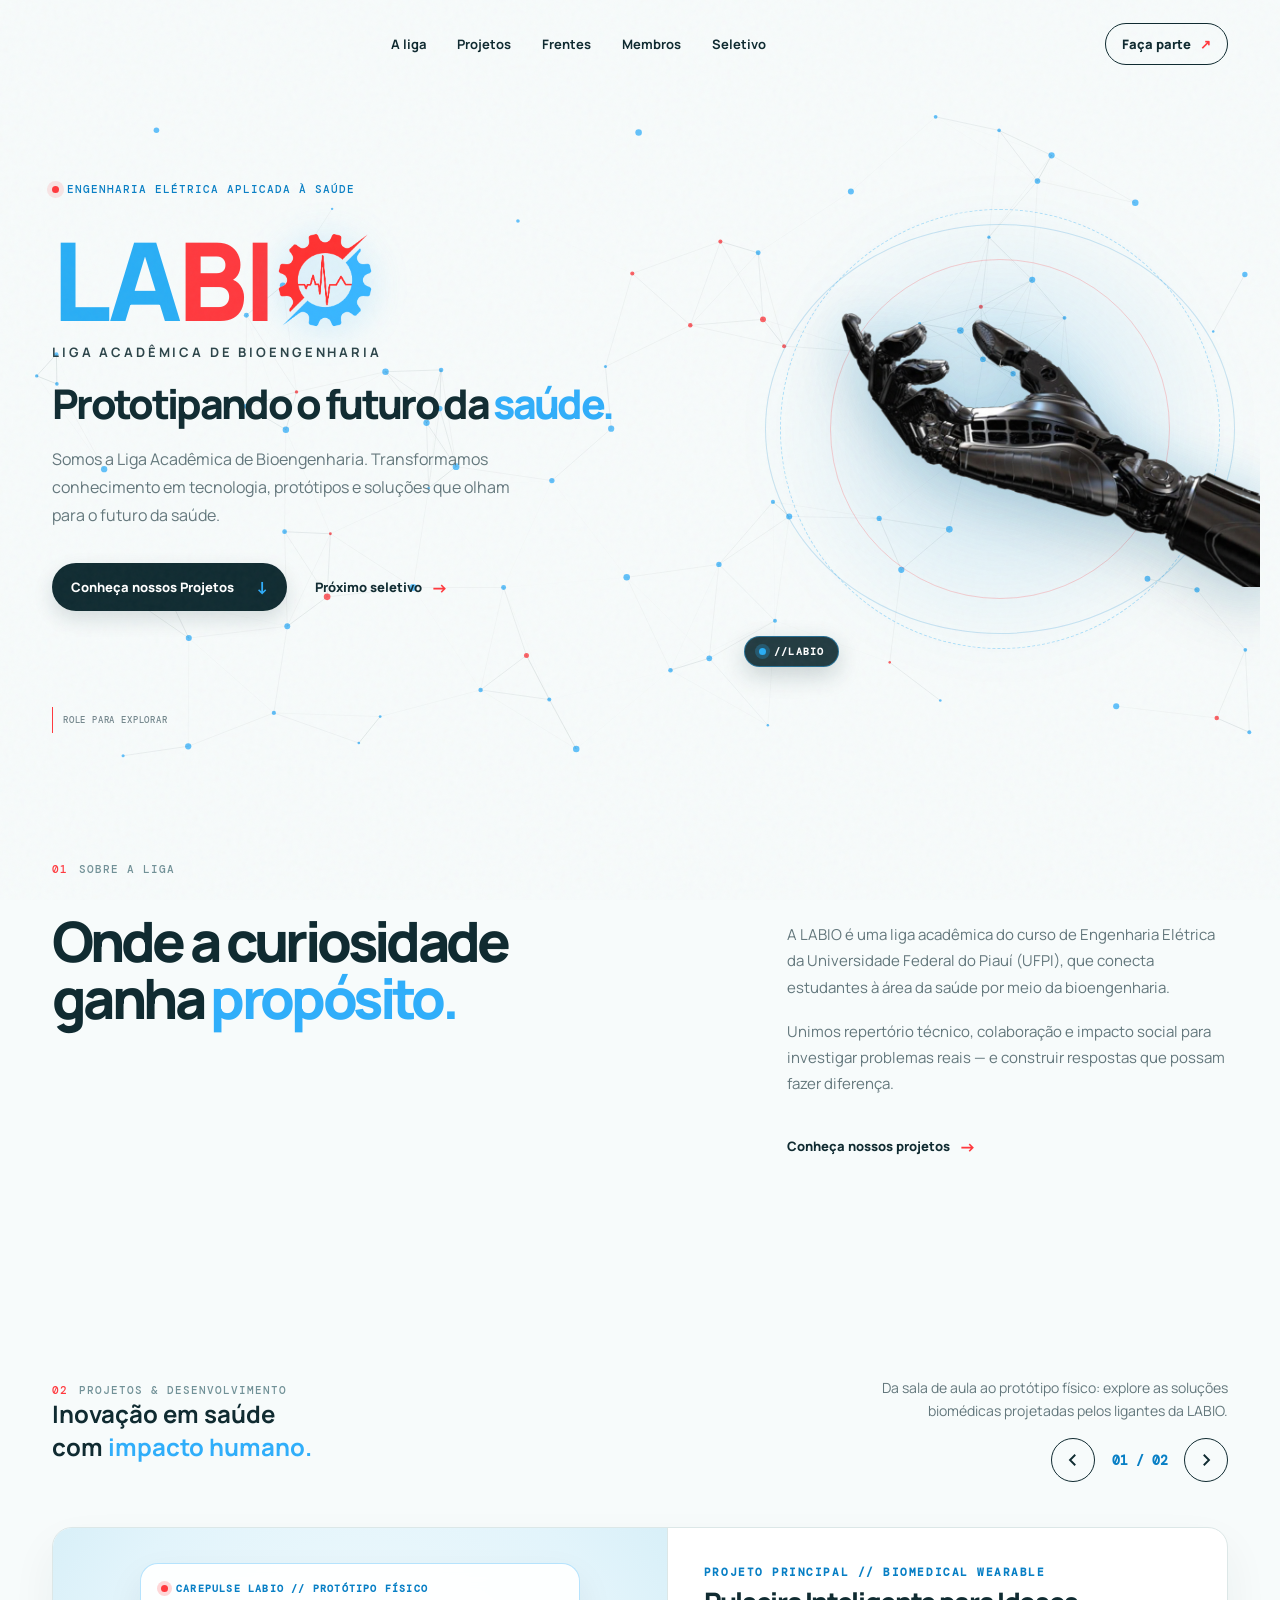
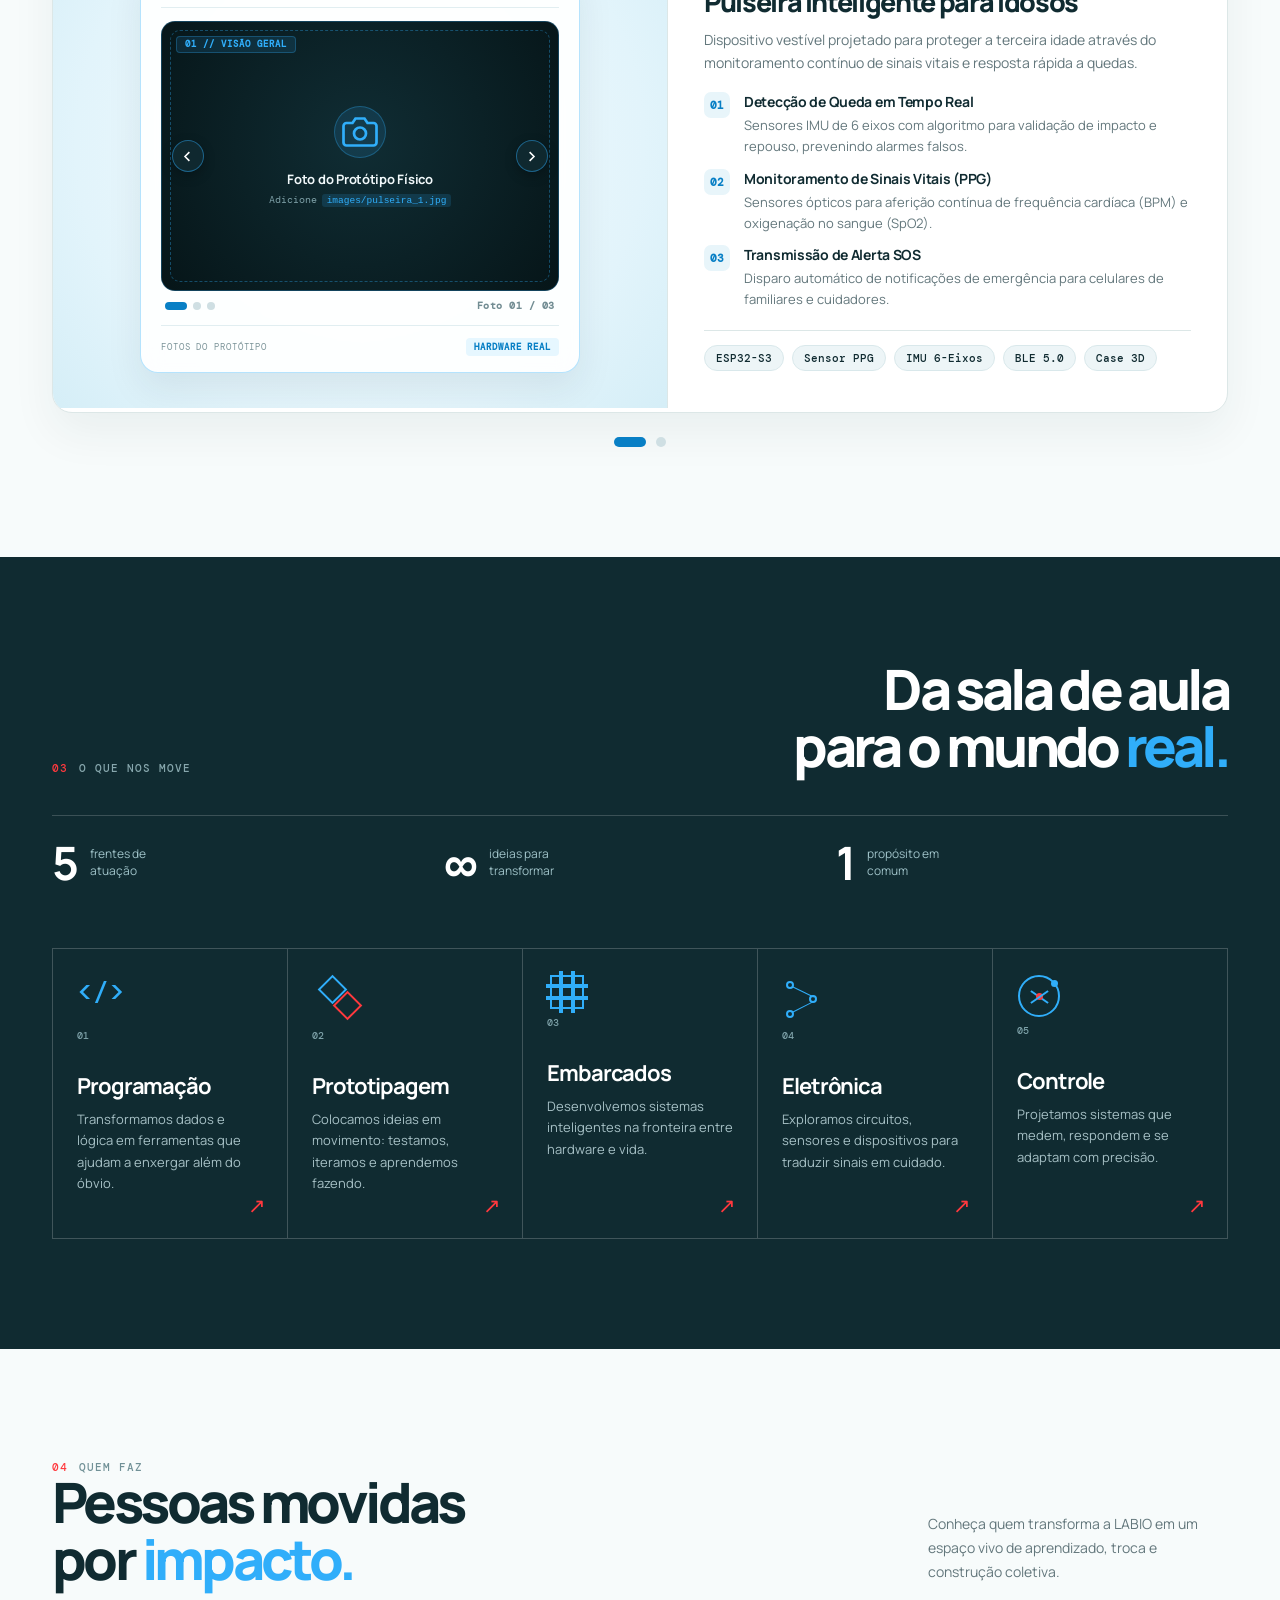
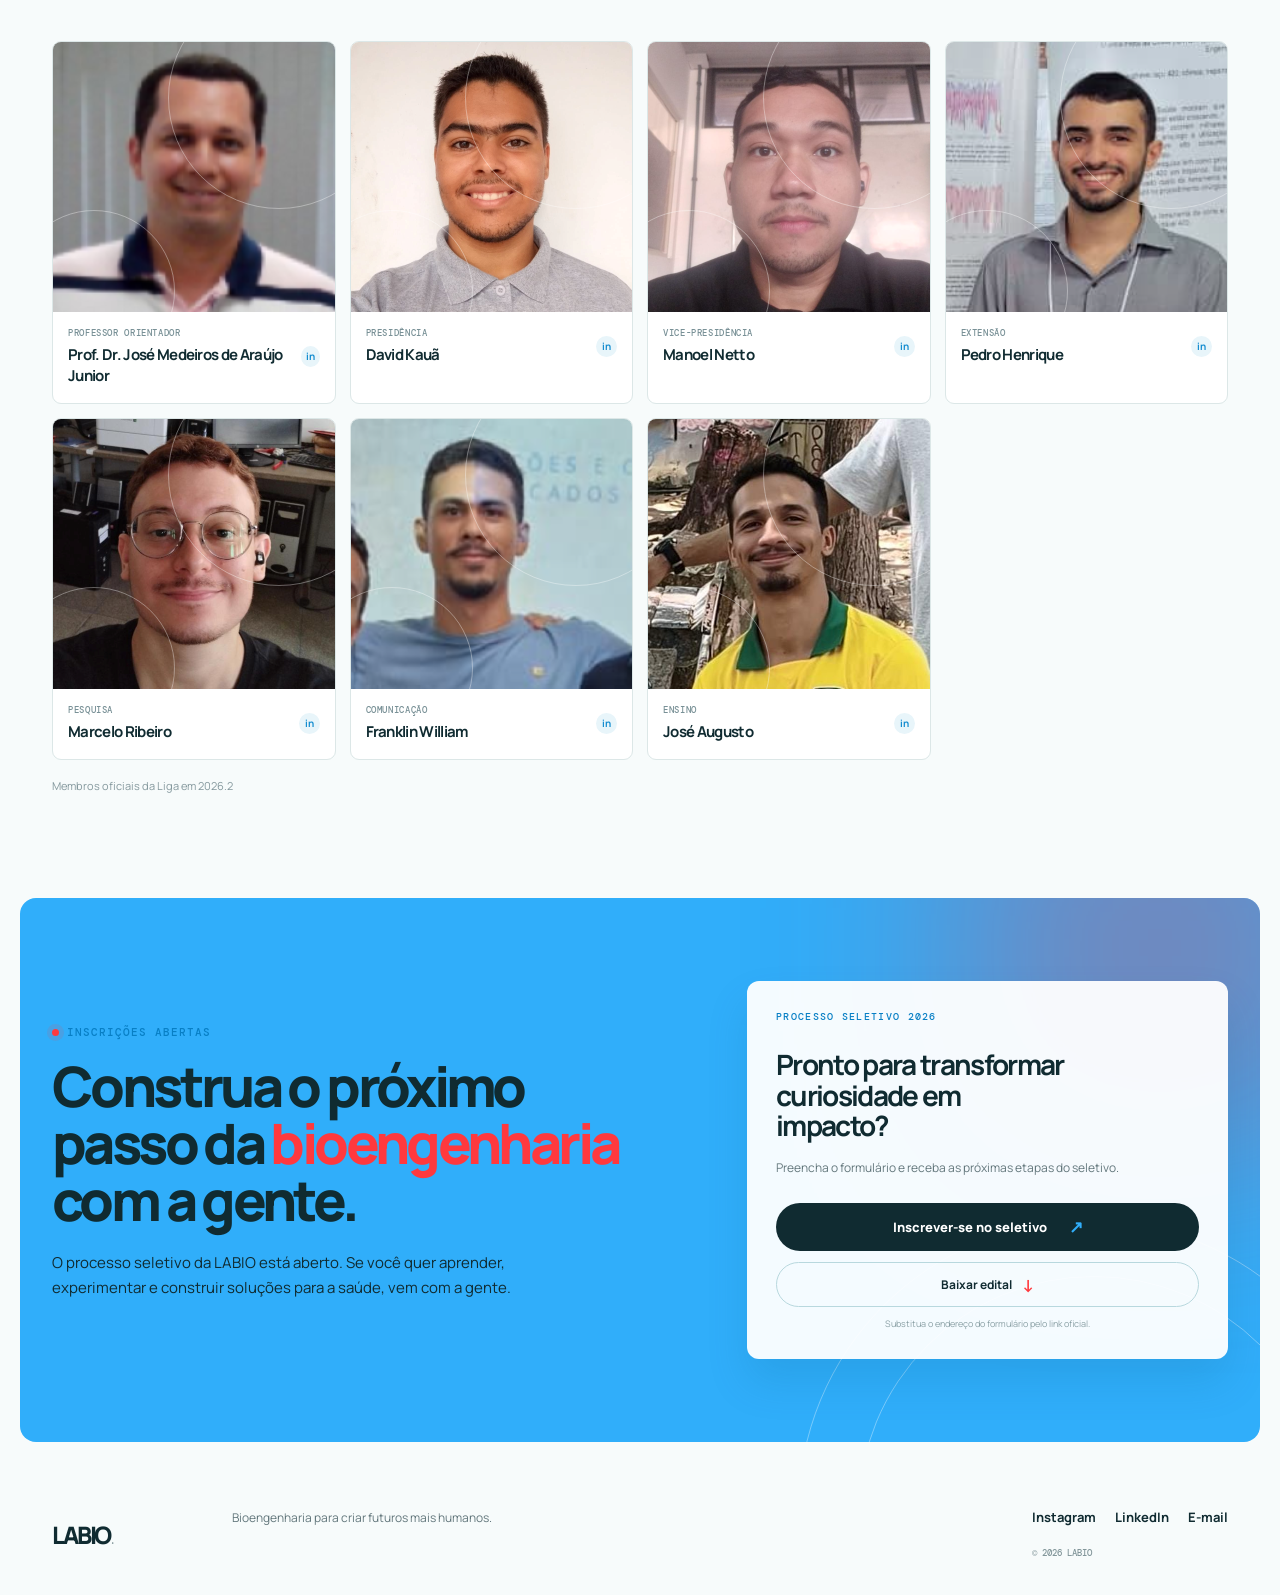
==== commit 8a950335: "atualizado slogan hero" ====
--- a/index.html
+++ b/index.html
@@ -42,7 +42,7 @@
             <span class="labio-blue">LA</span><span class="labio-red">BI</span><span class="labio-emblem-wrap"><img src="images/labio-emblema-o.png" alt="O" class="labio-emblem" /></span>
           </h1>
           <p class="hero-subbrand">LIGA ACADÊMICA DE BIOENGENHARIA</p>
-          <p class="hero-slogan">Tecnologia que <em>aproxima</em> vidas.</p>
+          <p class="hero-slogan">Prototipando o futuro da <em>saúde.</em></p>
           <p class="hero-text">Somos a Liga Acadêmica de Bioengenharia. Transformamos conhecimento em tecnologia, protótipos e soluções que olham para o futuro da saúde.</p>
           <div class="hero-actions">
             <a class="button button-primary" href="#projetos">Conheça nossos Projetos <span>↓</span></a>
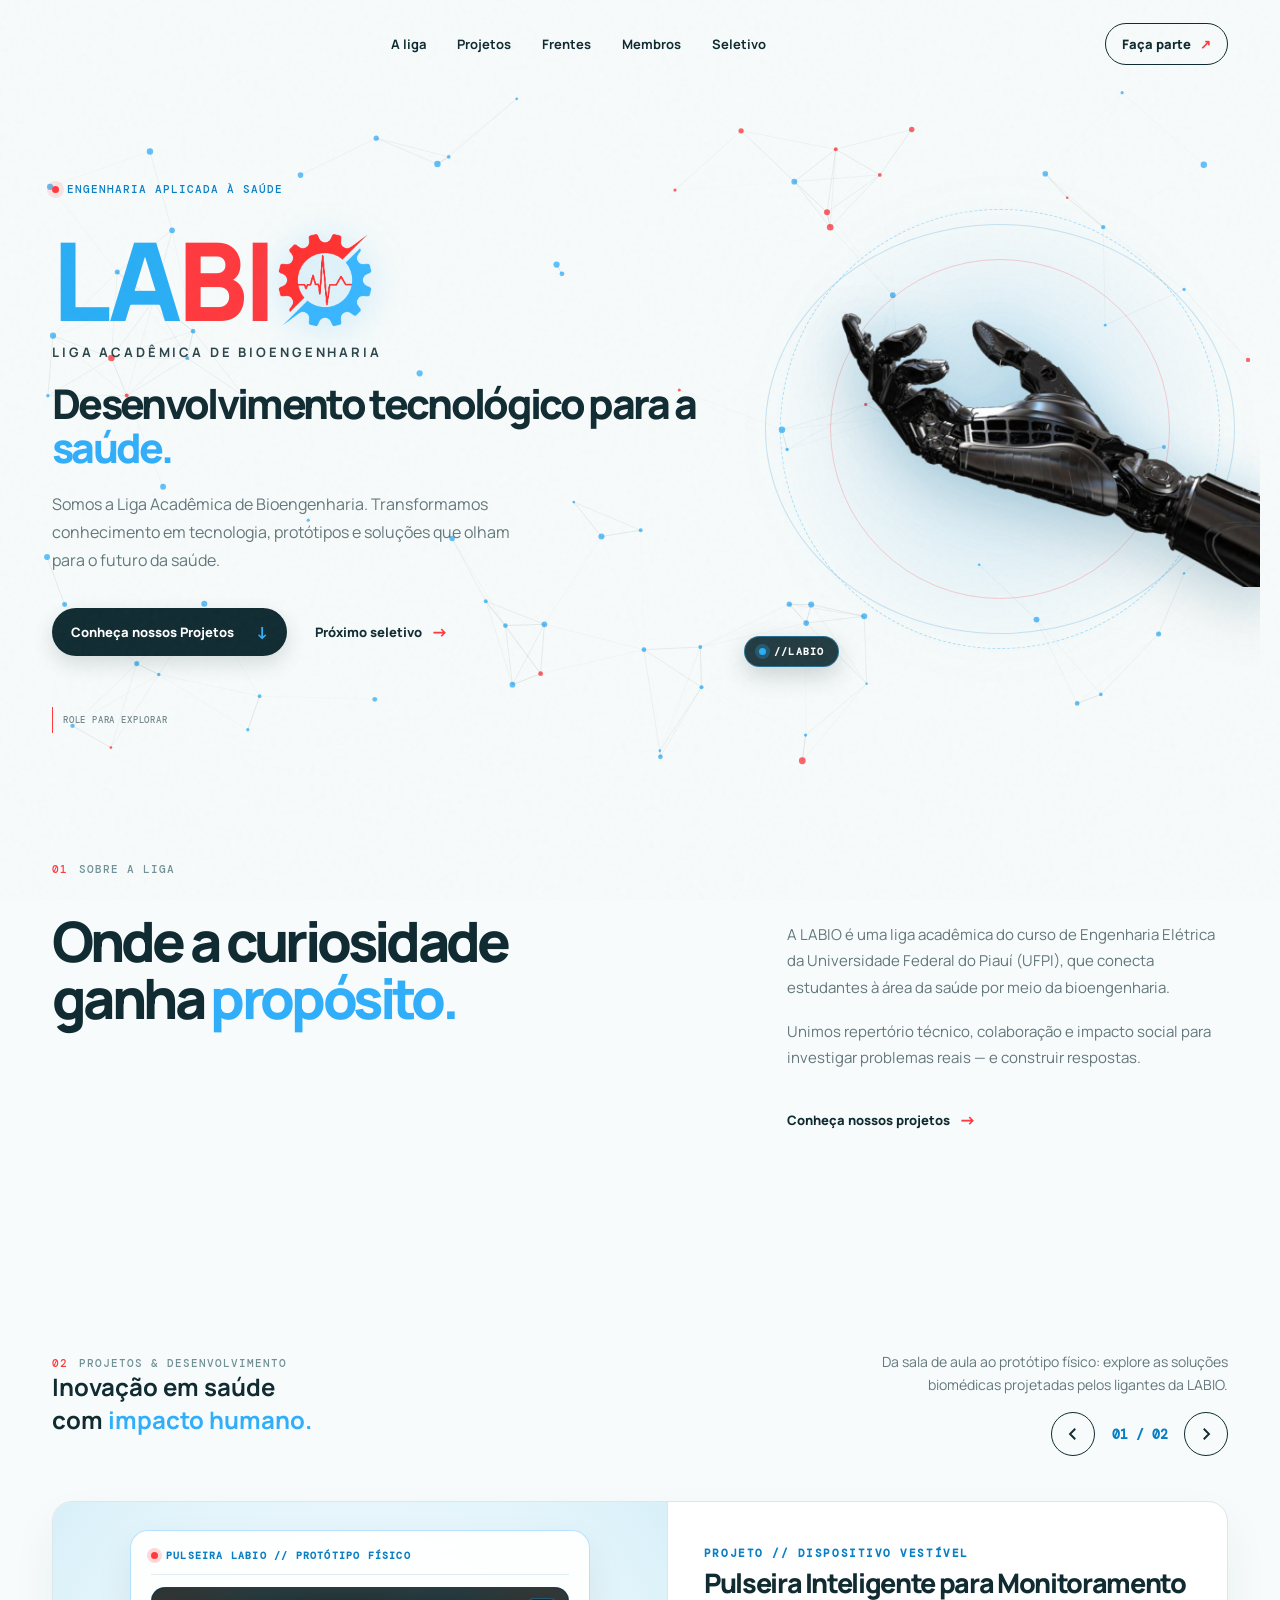
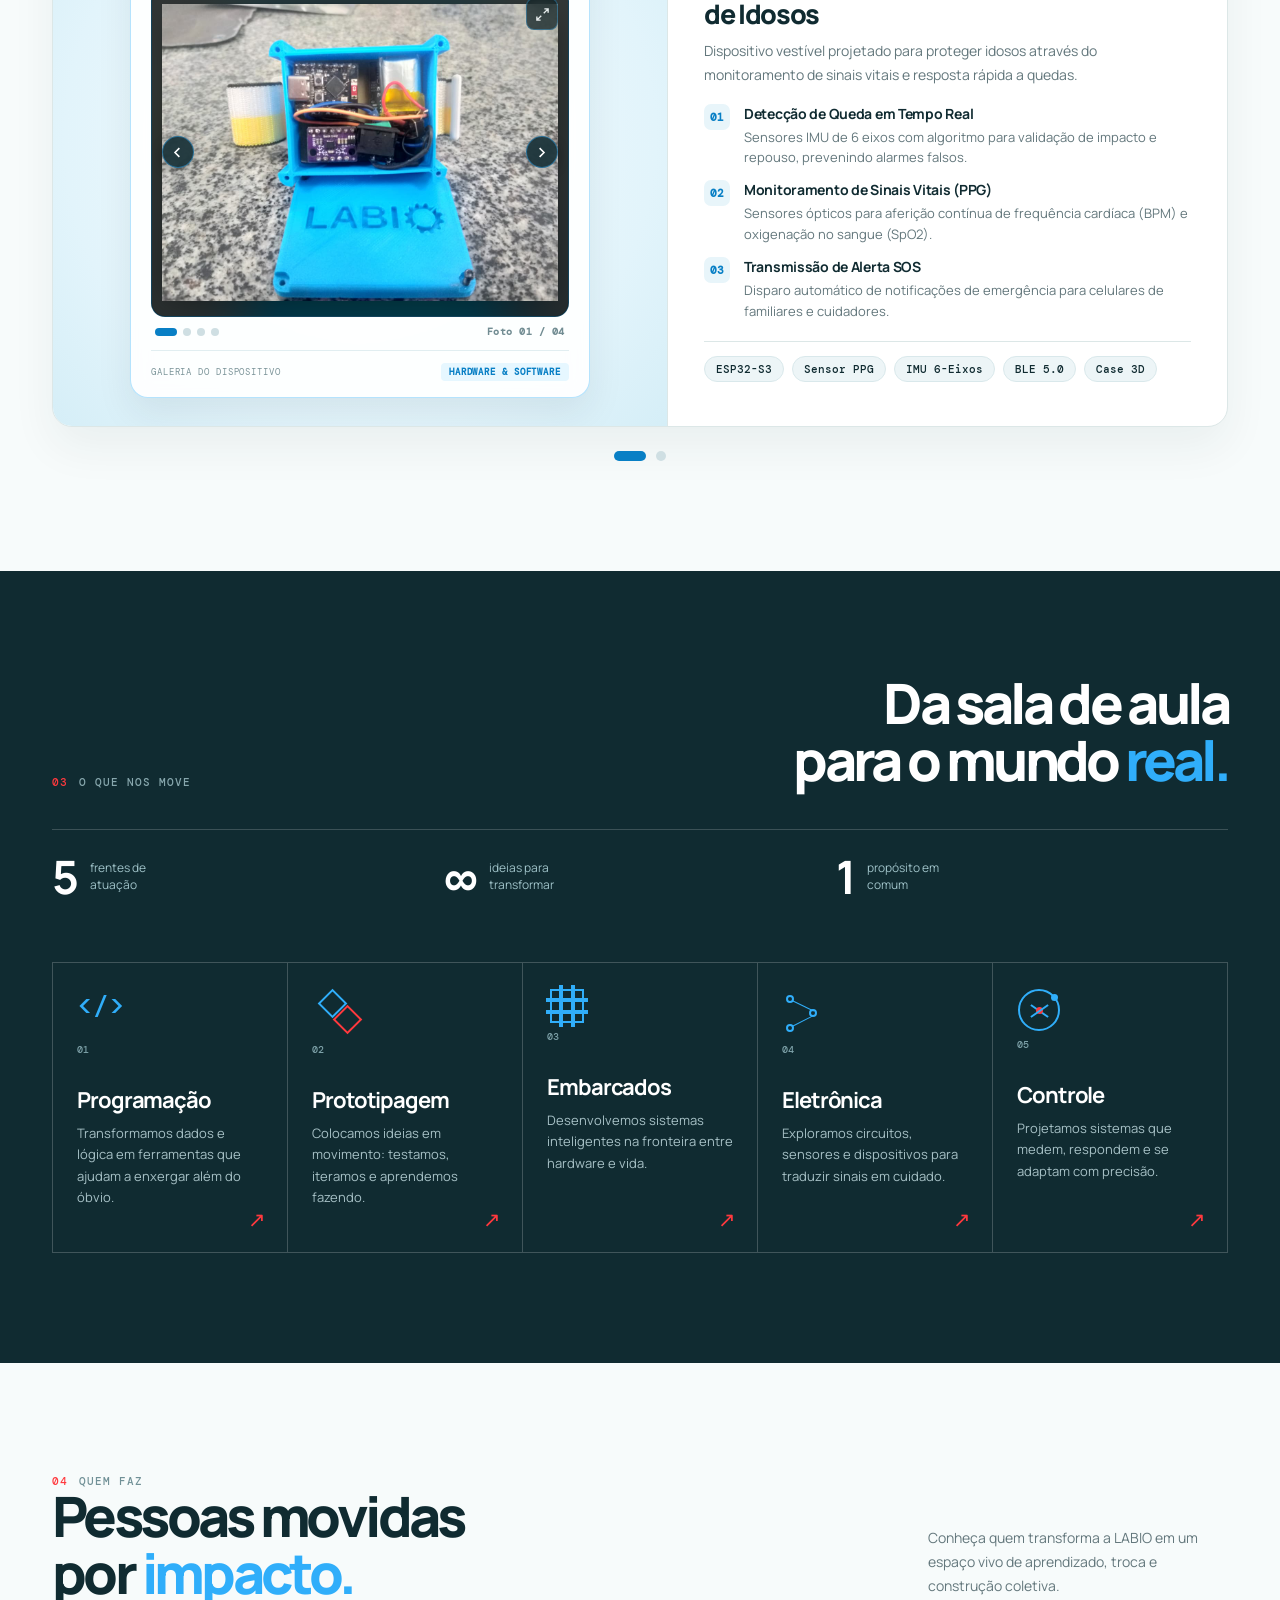
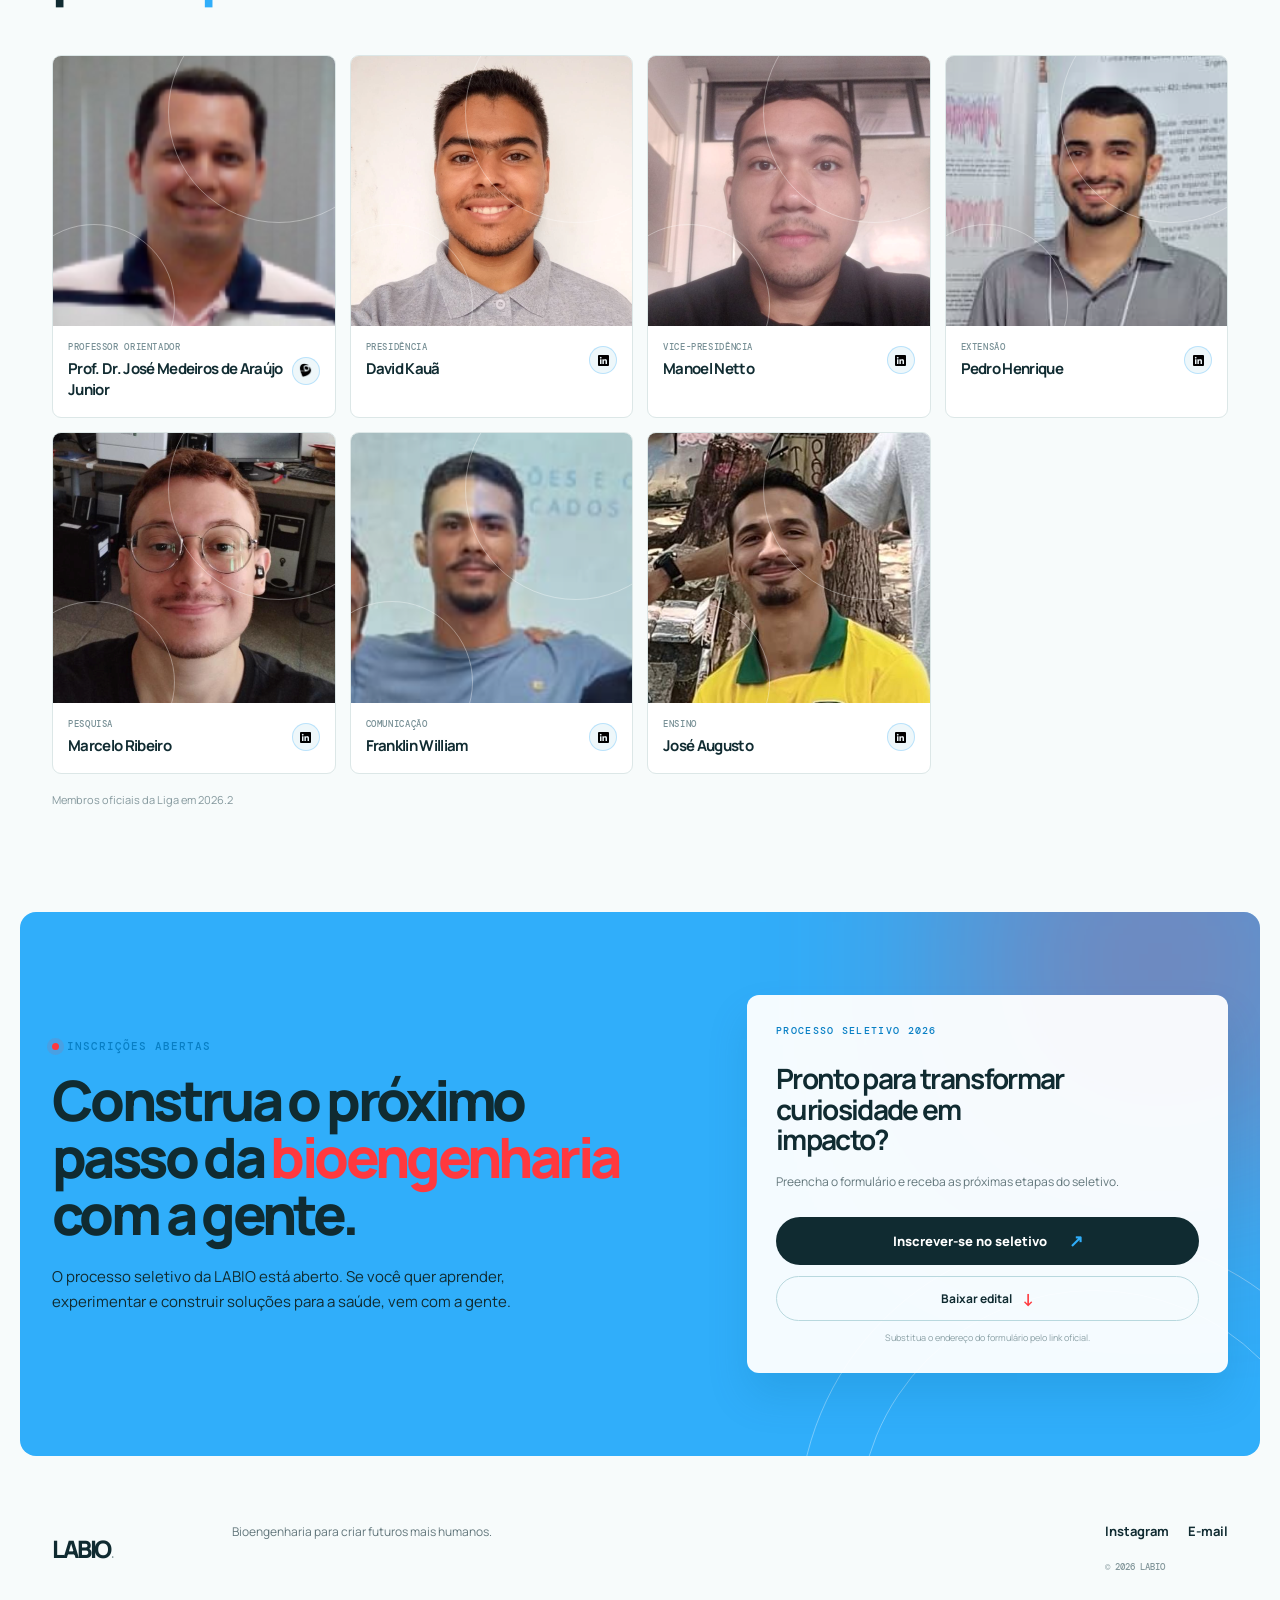
==== commit 1874761f: "new icons, new links and new texts." ====
--- a/index.html
+++ b/index.html
@@ -37,12 +37,12 @@
       <section class="hero section-shell aether-hero">
         <canvas id="aether-canvas" class="aether-canvas" aria-hidden="true"></canvas>
         <div class="hero-copy reveal">
-          <p class="eyebrow"><span class="live-dot"></span> Engenharia elétrica aplicada à saúde</p>
+          <p class="eyebrow"><span class="live-dot"></span> Engenharia aplicada à saúde</p>
           <h1 class="hero-name">
             <span class="labio-blue">LA</span><span class="labio-red">BI</span><span class="labio-emblem-wrap"><img src="images/labio-emblema-o.png" alt="O" class="labio-emblem" /></span>
           </h1>
           <p class="hero-subbrand">LIGA ACADÊMICA DE BIOENGENHARIA</p>
-          <p class="hero-slogan">Prototipando o futuro da <em>saúde.</em></p>
+          <p class="hero-slogan">Desenvolvimento tecnológico para a <em>saúde.</em></p>
           <p class="hero-text">Somos a Liga Acadêmica de Bioengenharia. Transformamos conhecimento em tecnologia, protótipos e soluções que olham para o futuro da saúde.</p>
           <div class="hero-actions">
             <a class="button button-primary" href="#projetos">Conheça nossos Projetos <span>↓</span></a>
@@ -70,7 +70,7 @@
           <h2 class="reveal">Onde a curiosidade<br />ganha <em>propósito.</em></h2>
           <div class="intro-copy reveal">
             <p>A LABIO é uma liga acadêmica do curso de Engenharia Elétrica da Universidade Federal do Piauí (UFPI), que conecta estudantes à área da saúde por meio da bioengenharia.</p>
-            <p>Unimos repertório técnico, colaboração e impacto social para investigar problemas reais — e construir respostas que possam fazer diferença.</p>
+            <p>Unimos repertório técnico, colaboração e impacto social para investigar problemas reais — e construir respostas.</p>
             <a class="text-link" href="#projetos">Conheça nossos projetos <span>→</span></a>
           </div>
         </div>
@@ -105,18 +105,23 @@
                   <div class="project-art-card prototype-gallery-card">
                     <div class="device-mockup-badge">
                       <span class="live-dot pulse-red"></span>
-                      <span>CAREPULSE LABIO // PROTÓTIPO FÍSICO</span>
-                    </div>
-
-                    <!-- Carrossel de Fotos do Protótipo (Adicione suas fotos na pasta images/) -->
+                      <span>PULSEIRA LABIO // PROTÓTIPO FÍSICO</span>
+                    </div>
+
+                    <!-- Carrossel de Fotos do Protótipo -->
                     <div class="prototype-carousel" id="proto-carousel" aria-label="Galeria de fotos do protótipo da pulseira inteligente">
                       <div class="proto-carousel-viewport">
                         <div class="proto-carousel-track" id="proto-carousel-track">
                           
                           <!-- FOTO 01 -->
-                          <div class="proto-carousel-item active">
-                            <!-- Substitua o src abaixo pelo caminho da sua imagem (ex: images/pulseira_1.jpg) -->
-                            <img src="images/pulseira_1.jpg" alt="Foto do protótipo da pulseira - Visão geral" class="proto-img" onerror="this.style.display='none';" onload="this.style.display='block'; if(this.nextElementSibling) this.nextElementSibling.style.display='none';" style="display: none;" />
+                          <div class="proto-carousel-item active" data-title="Protótipo Físico - Visão Geral" data-caption="Visão externa do protótipo montado da pulseira inteligente para monitoramento contínuo de idosos.">
+                            <div class="proto-img-container">
+                              <img src="images/prototipo_final.jpg" alt="" class="proto-ambient-backdrop" aria-hidden="true" />
+                              <img src="images/prototipo_final.jpg" alt="Foto do protótipo da pulseira - Visão geral" class="proto-img" />
+                              <button class="proto-zoom-trigger" type="button" aria-label="Ampliar foto em alta resolução" title="Clique para ampliar">
+                                <svg width="15" height="15" viewBox="0 0 24 24" fill="none" stroke="currentColor" stroke-width="2.2"><path d="M15 3h6v6M9 21H3v-6M21 3l-7 7M3 21l7-7"/></svg>
+                              </button>
+                            </div>
                             <div class="proto-photo-placeholder">
                               <span class="proto-photo-badge">01 // VISÃO GERAL</span>
                               <div class="proto-photo-icon">
@@ -126,14 +131,18 @@
                                 </svg>
                               </div>
                               <span class="proto-photo-title">Foto do Protótipo Físico</span>
-                              <span class="proto-photo-hint">Adicione <code>images/pulseira_1.jpg</code></span>
                             </div>
                           </div>
 
                           <!-- FOTO 02 -->
-                          <div class="proto-carousel-item">
-                            <!-- Substitua o src abaixo pelo caminho da sua imagem (ex: images/pulseira_2.jpg) -->
-                            <img src="images/pulseira_2.jpg" alt="Foto do protótipo da pulseira - Case 3D" class="proto-img" onerror="this.style.display='none';" onload="this.style.display='block'; if(this.nextElementSibling) this.nextElementSibling.style.display='none';" style="display: none;" />
+                          <div class="proto-carousel-item" data-title="Design do Case e Impressão 3D" data-caption="Modelagem computacional e fabricação do case ergonômico.">
+                            <div class="proto-img-container">
+                              <img src="images/design_case.jpg" alt="" class="proto-ambient-backdrop" aria-hidden="true" />
+                              <img src="images/design_case.jpg" alt="Foto do protótipo da pulseira - Case 3D" class="proto-img" />
+                              <button class="proto-zoom-trigger" type="button" aria-label="Ampliar foto do case 3D" title="Clique para ampliar">
+                                <svg width="15" height="15" viewBox="0 0 24 24" fill="none" stroke="currentColor" stroke-width="2.2"><path d="M15 3h6v6M9 21H3v-6M21 3l-7 7M3 21l7-7"/></svg>
+                              </button>
+                            </div>
                             <div class="proto-photo-placeholder">
                               <span class="proto-photo-badge">02 // CASE 3D</span>
                               <div class="proto-photo-icon">
@@ -144,16 +153,20 @@
                                 </svg>
                               </div>
                               <span class="proto-photo-title">Design do Case e Impressão 3D</span>
-                              <span class="proto-photo-hint">Adicione <code>images/pulseira_2.jpg</code></span>
                             </div>
                           </div>
 
                           <!-- FOTO 03 -->
-                          <div class="proto-carousel-item">
-                            <!-- Substitua o src abaixo pelo caminho da sua imagem (ex: images/pulseira_3.jpg) -->
-                            <img src="images/pulseira_3.jpg" alt="Foto do protótipo da pulseira - Placa e Sensores" class="proto-img" onerror="this.style.display='none';" onload="this.style.display='block'; if(this.nextElementSibling) this.nextElementSibling.style.display='none';" style="display: none;" />
+                          <div class="proto-carousel-item" data-title="Montagem Eletrônica e Circuito" data-caption="Arquitetura de hardware integrada com microcontrolador ESP32-S3 e sensores.">
+                            <div class="proto-img-container">
+                              <img src="images/circuito_pulseira.jpg" alt="" class="proto-ambient-backdrop" aria-hidden="true" />
+                              <img src="images/circuito_pulseira.jpg" alt="Foto do protótipo da pulseira - Circuito" class="proto-img" />
+                              <button class="proto-zoom-trigger" type="button" aria-label="Ampliar foto do circuito" title="Clique para ampliar">
+                                <svg width="15" height="15" viewBox="0 0 24 24" fill="none" stroke="currentColor" stroke-width="2.2"><path d="M15 3h6v6M9 21H3v-6M21 3l-7 7M3 21l7-7"/></svg>
+                              </button>
+                            </div>
                             <div class="proto-photo-placeholder">
-                              <span class="proto-photo-badge">03 // CIRCUITO & SENSORES</span>
+                              <span class="proto-photo-badge">03 // CIRCUITO</span>
                               <div class="proto-photo-icon">
                                 <svg width="36" height="36" viewBox="0 0 24 24" fill="none" stroke="currentColor" stroke-width="1.8">
                                   <rect x="4" y="4" width="16" height="16" rx="2"></rect>
@@ -168,8 +181,30 @@
                                   <line x1="1" y1="14" x2="4" y2="14"></line>
                                 </svg>
                               </div>
-                              <span class="proto-photo-title">Montagem Eletrônica & Bancada</span>
-                              <span class="proto-photo-hint">Adicione <code>images/pulseira_3.jpg</code></span>
+                              <span class="proto-photo-title">Montagem do Circuito</span>
+                            </div>
+                          </div>
+
+                          <!-- FOTO 04 -->
+                          <div class="proto-carousel-item" data-title="Plataforma Web de Telemetria e Monitoramento" data-caption="Dashboard em tempo real para acompanhamento dos sinais vitais (BPM, SpO2), alertas de queda e histórico.">
+                            <div class="proto-img-container">
+                              <img src="images/site_monitoramento.png" alt="" class="proto-ambient-backdrop" aria-hidden="true" />
+                              <img src="images/site_monitoramento.png" alt="Interface web de monitoramento de dados da pulseira" class="proto-img" />
+                              <button class="proto-zoom-trigger" type="button" aria-label="Ampliar interface do dashboard" title="Clique para ampliar">
+                                <svg width="15" height="15" viewBox="0 0 24 24" fill="none" stroke="currentColor" stroke-width="2.2"><path d="M15 3h6v6M9 21H3v-6M21 3l-7 7M3 21l7-7"/></svg>
+                              </button>
+                            </div>
+                            <div class="proto-photo-placeholder">
+                              <span class="proto-photo-badge">04 // PLATAFORMA WEB</span>
+                              <div class="proto-photo-icon">
+                                <svg width="36" height="36" viewBox="0 0 24 24" fill="none" stroke="currentColor" stroke-width="1.8">
+                                  <rect x="2" y="3" width="20" height="14" rx="2" ry="2"></rect>
+                                  <line x1="8" y1="21" x2="16" y2="21"></line>
+                                  <line x1="12" y1="17" x2="12" y2="21"></line>
+                                  <polyline points="6 10 9 7 13 11 18 6"></polyline>
+                                </svg>
+                              </div>
+                              <span class="proto-photo-title">Site de Visualização dos Dados</span>
                             </div>
                           </div>
 
@@ -190,22 +225,23 @@
                           <button class="proto-dot active" type="button" aria-label="Ir para foto 1"></button>
                           <button class="proto-dot" type="button" aria-label="Ir para foto 2"></button>
                           <button class="proto-dot" type="button" aria-label="Ir para foto 3"></button>
+                          <button class="proto-dot" type="button" aria-label="Ir para foto 4"></button>
                         </div>
-                        <span class="proto-counter" id="proto-counter">Foto 01 / 03</span>
+                        <span class="proto-counter" id="proto-counter">Foto 01 / 04</span>
                       </div>
                     </div>
 
                     <div class="project-card-footer">
-                      <span>FOTOS DO PROTÓTIPO</span>
-                      <span class="status-tag">HARDWARE REAL</span>
+                      <span>GALERIA DO DISPOSITIVO</span>
+                      <span class="status-tag">HARDWARE &amp; SOFTWARE</span>
                     </div>
                   </div>
                 </div>
 
                 <div class="slide-content">
-                  <div class="project-tag">PROJETO PRINCIPAL // BIOMEDICAL WEARABLE</div>
-                  <h3 class="project-title">Pulseira Inteligente para Idosos</h3>
-                  <p class="project-lead">Dispositivo vestível projetado para proteger a terceira idade através do monitoramento contínuo de sinais vitais e resposta rápida a quedas.</p>
+                  <div class="project-tag">PROJETO // DISPOSITIVO VESTÍVEL</div>
+                  <h3 class="project-title">Pulseira Inteligente para Monitoramento de Idosos</h3>
+                  <p class="project-lead">Dispositivo vestível projetado para proteger idosos através do monitoramento de sinais vitais e resposta rápida a quedas.</p>
                   
                   <div class="function-breakdown">
                     <div class="function-step">
@@ -251,7 +287,7 @@
                   <div class="project-art-card progress-art-card">
                     <div class="device-mockup-badge">
                       <span class="live-dot pulse-blue"></span>
-                      <span>LABIO R&D // EM DESENVOLVIMENTO</span>
+                      <span>LABIO // EM DESENVOLVIMENTO</span>
                     </div>
                     <div class="project-progress-visual" aria-label="Projeto em desenvolvimento">
                       <img src="images/em_progresso.png" alt="Projeto em desenvolvimento - LABIO" class="progress-illustration" />
@@ -275,7 +311,7 @@
                       </div>
                       <div>
                         <h5>Status do Desenvolvimento</h5>
-                        <p>Atualmente em fase de modelagem, arquitetura de hardware e ensaios experimentais em laboratório.</p>
+                        <p>Atualmente em fase de modelagem e arquitetura de hardware.</p>
                       </div>
                     </div>
 
@@ -301,6 +337,25 @@
             </article>
           </div>
         </div>
+
+    <!-- Modal Lightbox para visualização ampliada das fotos do protótipo e dashboard -->
+    <div class="proto-lightbox" id="proto-lightbox" aria-hidden="true" role="dialog" aria-modal="true" aria-label="Visualização em alta resolução">
+      <div class="proto-lightbox-backdrop" id="proto-lightbox-backdrop"></div>
+      <div class="proto-lightbox-content">
+        <button class="proto-lightbox-close" id="proto-lightbox-close" type="button" aria-label="Fechar visualização">
+          <svg width="20" height="20" viewBox="0 0 24 24" fill="none" stroke="currentColor" stroke-width="2.2"><line x1="18" y1="6" x2="6" y2="18"></line><line x1="6" y1="6" x2="18" y2="18"></line></svg>
+        </button>
+        <div class="proto-lightbox-img-wrapper">
+          <img src="" alt="" id="proto-lightbox-img" />
+        </div>
+        <div class="proto-lightbox-info">
+          <span class="proto-lightbox-badge" id="proto-lightbox-badge">LABIO // FOTO PROTÓTIPO</span>
+          <h4 class="proto-lightbox-title" id="proto-lightbox-title">Título da Imagem</h4>
+          <p class="proto-lightbox-caption" id="proto-lightbox-caption">Descrição detalhada da foto do protótipo.</p>
+        </div>
+      </div>
+    </div>
+
 
         <!-- Indicadores de Pontos (Dots) -->
         <div class="carousel-dots" id="carousel-dots" aria-label="Indicadores de slides">
@@ -330,13 +385,13 @@
       <section class="members section-shell" id="membros">
         <div class="members-top reveal"><div><div class="section-label"><span>04</span> QUEM FAZ</div><h2>Pessoas movidas<br />por <em>impacto.</em></h2></div><p>Conheça quem transforma a LABIO em um espaço vivo de aprendizado, troca e construção coletiva.</p></div>
         <div class="member-grid">
-          <article class="member-card lead reveal"><div class="member-portrait portrait-a"><img src="images/orientador_medeiros.png"></div><div class="member-info"><div><p>Professor orientador</p><h3>Prof. Dr. José Medeiros de Araújo Junior</h3></div><a href="#" aria-label="LinkedIn do professor orientador">in</a></div></article>
-          <article class="member-card reveal"><div class="member-portrait portrait-b"><img src="images/membro_david.png"></div><div class="member-info"><div><p>Presidência</p><h3>David Kauã</h3></div><a href="#" target="_blank" rel="noopener noreferrer" aria-label="LinkedIn de David Kauã">in</a></div></article>
-          <article class="member-card reveal"><div class="member-portrait portrait-c"><img src="images/membro_manoel.png"></div><div class="member-info"><div><p>Vice-presidência</p><h3>Manoel Netto</h3></div><a href="#" target="_blank" rel="noopener noreferrer" aria-label="LinkedIn de Manoel Netto">in</a></div></article>
-          <article class="member-card reveal"><div class="member-portrait portrait-d"><img src="images/membro_pedro.png"></div><div class="member-info"><div><p>Extensão</p><h3>Pedro Henrique</h3></div><a href="#" target="_blank" rel="noopener noreferrer" aria-label="LinkedIn de Pedro Henrique">in</a></div></article>
-          <article class="member-card reveal"><div class="member-portrait portrait-e"><img src="images/membro_marcelo.png"></div><div class="member-info"><div><p>Pesquisa</p><h3>Marcelo Ribeiro</h3></div><a href="https://www.linkedin.com/in/marcelo-ribeiro1/" target="_blank" rel="noopener noreferrer" aria-label="LinkedIn de Marcelo Ribeiro">in</a></div></article>
-          <article class="member-card reveal"><div class="member-portrait portrait-f"><img src="images/membro_franklin.png"></div><div class="member-info"><div><p>Comunicação</p><h3>Franklin William</h3></div><a href="#" target="_blank" rel="noopener noreferrer" aria-label="LinkedIn de Franklin William">in</a></div></article>
-          <article class="member-card reveal"><div class="member-portrait portrait-g"><img src="images/membro_augusto.png"></div><div class="member-info"><div><p>Ensino</p><h3>José Augusto</h3></div><a href="#" target="_blank" rel="noopener noreferrer" aria-label="LinkedIn de José Augusto">in</a></div></article>
+          <article class="member-card lead reveal"><div class="member-portrait portrait-a"><img src="images/orientador_medeiros.png" alt="Prof. Dr. José Medeiros"></div><div class="member-info"><div><p>Professor orientador</p><h3>Prof. Dr. José Medeiros de Araújo Junior</h3></div><a href="http://lattes.cnpq.br/3758667796324850" target="_blank" rel="noopener noreferrer" class="member-social-link" aria-label="Currículo Lattes do Prof. Dr. José Medeiros" title="Ver Currículo Lattes"><img src="images/lattes_icon.png" alt="Lattes" class="member-icon-img" /></a></div></article>
+          <article class="member-card reveal"><div class="member-portrait portrait-b"><img src="images/membro_david.png" alt="David Kauã"></div><div class="member-info"><div><p>Presidência</p><h3>David Kauã</h3></div><a href="javascript:void(0)" target="_blank" rel="noopener noreferrer" class="member-social-link" aria-label="LinkedIn de David Kauã (indisponível)" title="LinkedIn em breve"><img src="images/linkedin_icon.png" alt="LinkedIn" class="member-icon-img" /></a></div></article>
+          <article class="member-card reveal"><div class="member-portrait portrait-c"><img src="images/membro_manoel.png" alt="Manoel Netto"></div><div class="member-info"><div><p>Vice-presidência</p><h3>Manoel Netto</h3></div><a href="javascript:void(0)" target="_blank" rel="noopener noreferrer" class="member-social-link" aria-label="LinkedIn de Manoel Netto (indisponível)" title="LinkedIn em breve"><img src="images/linkedin_icon.png" alt="LinkedIn" class="member-icon-img" /></a></div></article>
+          <article class="member-card reveal"><div class="member-portrait portrait-d"><img src="images/membro_pedro.png" alt="Pedro Henrique"></div><div class="member-info"><div><p>Extensão</p><h3>Pedro Henrique</h3></div><a href="javascript:void(0)" target="_blank" rel="noopener noreferrer" class="member-social-link" aria-label="LinkedIn de Pedro Henrique (indisponível)" title="LinkedIn em breve"><img src="images/linkedin_icon.png" alt="LinkedIn" class="member-icon-img" /></a></div></article>
+          <article class="member-card reveal"><div class="member-portrait portrait-e"><img src="images/membro_marcelo.png" alt="Marcelo Ribeiro"></div><div class="member-info"><div><p>Pesquisa</p><h3>Marcelo Ribeiro</h3></div><a href="https://www.linkedin.com/in/marcelo-ribeiro1/" target="_blank" rel="noopener noreferrer" class="member-social-link" aria-label="LinkedIn de Marcelo Ribeiro" title="Ver LinkedIn de Marcelo Ribeiro"><img src="images/linkedin_icon.png" alt="LinkedIn" class="member-icon-img" /></a></div></article>
+          <article class="member-card reveal"><div class="member-portrait portrait-f"><img src="images/membro_franklin.png" alt="Franklin William"></div><div class="member-info"><div><p>Comunicação</p><h3>Franklin William</h3></div><a href="javascript:void(0)" target="_blank" rel="noopener noreferrer" class="member-social-link" aria-label="LinkedIn de Franklin William (indisponível)" title="LinkedIn em breve"><img src="images/linkedin_icon.png" alt="LinkedIn" class="member-icon-img" /></a></div></article>
+          <article class="member-card reveal"><div class="member-portrait portrait-g"><img src="images/membro_augusto.png" alt="José Augusto"></div><div class="member-info"><div><p>Ensino</p><h3>José Augusto</h3></div><a href="javascript:void(0)" target="_blank" rel="noopener noreferrer" class="member-social-link" aria-label="LinkedIn de José Augusto (indisponível)" title="LinkedIn em breve"><img src="images/linkedin_icon.png" alt="LinkedIn" class="member-icon-img" /></a></div></article>
         </div>
         <p class="member-note reveal">Membros oficiais da Liga em 2026.2</p>
       </section>
@@ -345,12 +400,12 @@
         <div class="selection-glow"></div>
         <div class="selection-grid">
           <div class="selection-copy reveal"><p class="eyebrow"><span class="live-dot"></span> INSCRIÇÕES ABERTAS</p><h2>Construa o próximo passo da <em class="labio-orange">bioengenharia</em><br />com a gente.</h2><p>O processo seletivo da LABIO está aberto. Se você quer aprender, experimentar e construir soluções para a saúde, vem com a gente.</p></div>
-          <div class="selection-card reveal"><p class="card-kicker">PROCESSO SELETIVO 2026</p><h3>Pronto para transformar curiosidade em impacto?</h3><p class="selection-date">Preencha o formulário e receba as próximas etapas do seletivo.</p><div class="selection-actions"><a class="button button-light" href="https://forms.google.com" target="_blank" rel="noreferrer">Inscrever-se no seletivo <span>↗</span></a><a class="download-link" href="edital.pdf" download="Edital-LABIO-2026.pdf" target="_blank" rel="noopener noreferrer">Baixar edital <span>↓</span></a></div><small>Substitua o endereço do formulário pelo link oficial.</small></div>
+          <div class="selection-card reveal"><p class="card-kicker">PROCESSO SELETIVO 2026</p><h3>Pronto para transformar curiosidade em impacto?</h3><p class="selection-date">Preencha o formulário e receba as próximas etapas do seletivo.</p><div class="selection-actions"><a class="button button-light" href="https://forms.gle/g9QqfSKqn8P1fk6k9" target="_blank" rel="noreferrer">Inscrever-se no seletivo <span>↗</span></a><a class="download-link" href="edital.pdf" download="Edital-LABIO-2026.pdf" target="_blank" rel="noopener noreferrer">Baixar edital <span>↓</span></a></div><small>Substitua o endereço do formulário pelo link oficial.</small></div>
         </div>
       </section>
     </main>
 
-    <footer class="footer section-shell"><a class="footer-brand" href="#inicio">LABIO<span>.</span></a><p>Bioengenharia para criar futuros mais humanos.</p><div><a href="#">Instagram</a><a href="#">LinkedIn</a><a href="mailto:contato@labio.com">E-mail</a></div><span>© 2026 LABIO</span></footer>
+    <footer class="footer section-shell"><a class="footer-brand" href="#inicio">LABIO<span>.</span></a><p>Bioengenharia para criar futuros mais humanos.</p><div><a href="https://www.instagram.com/labio.ufpi/" target="_blank" rel="noopener noreferrer">Instagram</a><a href="mailto:labio1484@gmail.com" target="_blank" rel="noopener noreferrer">E-mail</a></div><span>© 2026 LABIO</span></footer>
     <script src="script.js"></script>
   </body>
 </html>
--- a/styles.css
+++ b/styles.css
@@ -617,8 +617,8 @@
 }
 .project-art-card {
   width: 100%;
-  max-width: 440px;
-  min-height: 410px;
+  max-width: 460px;
+  min-height: 440px;
   display: flex;
   flex-direction: column;
   justify-content: space-between;
@@ -863,7 +863,7 @@
 .proto-carousel-viewport {
   position: relative;
   width: 100%;
-  height: 270px;
+  height: 330px;
   border-radius: 14px;
   overflow: hidden;
   background: #081a1e;
@@ -889,12 +889,84 @@
   background: #081a1e;
 }
 
-.proto-carousel-item img,
+/* Container Adaptativo de Imagem com Ambient Studio Backdrop */
+.proto-img-container {
+  position: relative;
+  width: 100%;
+  height: 100%;
+  display: flex;
+  align-items: center;
+  justify-content: center;
+  overflow: hidden;
+  background: radial-gradient(circle at 50% 50%, #0d2830 0%, #061518 100%);
+  cursor: pointer;
+}
+
+/* Fundo desfocado com as tonalidades da imagem */
+.proto-ambient-backdrop {
+  position: absolute;
+  top: -20px;
+  left: -20px;
+  width: calc(100% + 40px);
+  height: calc(100% + 40px);
+  object-fit: cover;
+  filter: blur(28px) saturate(1.4) brightness(0.46);
+  opacity: 0.65;
+  transform: scale(1.1);
+  pointer-events: none;
+  z-index: 1;
+}
+
+/* Imagem nítida e 100% contida sem cortes ou distorções */
 .proto-img {
+  position: relative;
+  z-index: 2;
   width: 100%;
   height: 100%;
-  object-fit: cover;
+  max-width: 100%;
+  max-height: 100%;
+  object-fit: contain;
   display: block;
+  padding: 10px;
+  box-sizing: border-box;
+  transition: transform 0.35s var(--ease);
+  filter: drop-shadow(0 6px 20px rgba(0, 0, 0, 0.5));
+}
+
+.proto-img-container:hover .proto-img {
+  transform: scale(1.025);
+}
+
+/* Botão de Ampliação / Zoom */
+.proto-zoom-trigger {
+  position: absolute;
+  top: 10px;
+  right: 10px;
+  z-index: 5;
+  width: 32px;
+  height: 32px;
+  border-radius: 8px;
+  background: rgba(8, 26, 30, 0.85);
+  backdrop-filter: blur(8px);
+  -webkit-backdrop-filter: blur(8px);
+  border: 1px solid rgba(48, 174, 250, 0.4);
+  color: #f1f8fa;
+  display: flex;
+  align-items: center;
+  justify-content: center;
+  cursor: pointer;
+  opacity: 0.85;
+  transition: all 0.22s var(--ease);
+  padding: 0;
+}
+
+.proto-img-container:hover .proto-zoom-trigger,
+.proto-zoom-trigger:hover {
+  opacity: 1;
+  background: var(--blue);
+  color: var(--ink);
+  border-color: var(--blue);
+  transform: scale(1.08);
 }
 
 /* Estado de Placeholder (quando ainda não há foto adicionada) */
@@ -1069,7 +1141,15 @@
 /* Ajuste Responsivo em Mobile */
 @media (max-width: 780px) {
   .proto-carousel-viewport {
-    height: 270px;
+    height: 280px;
+  }
+  .project-progress-visual {
+    height: 280px !important;
+    min-height: 280px !important;
+  }
+  .progress-illustration {
+    max-width: 190px !important;
+    max-height: 190px !important;
   }
   .proto-photo-title {
     font-size: 12px;
@@ -1096,14 +1176,14 @@
   align-items: center;
   justify-content: center;
   padding: 12px 10px;
-  min-height: 270px;
-  height: 270px;
+  min-height: 330px;
+  height: 330px;
   position: relative;
 }
 
 .progress-illustration {
-  max-width: 220px;
-  max-height: 220px;
+  max-width: 240px;
+  max-height: 240px;
   width: auto;
   height: auto;
   object-fit: contain;
@@ -1161,4 +1241,205 @@
   color: var(--muted);
 }
 
-
+/* ============================================================== */
+/* LIGHTBOX MODAL (VISUALIZAÇÃO AMPLIADA EM ALTA RESOLUÇÃO)      */
+/* ============================================================== */
+.proto-lightbox {
+  position: fixed;
+  inset: 0;
+  z-index: 99999;
+  display: flex;
+  align-items: center;
+  justify-content: center;
+  opacity: 0;
+  pointer-events: none;
+  transition: opacity 0.28s var(--ease);
+  padding: 24px;
+  box-sizing: border-box;
+}
+
+.proto-lightbox.is-open {
+  opacity: 1;
+  pointer-events: auto;
+}
+
+.proto-lightbox-backdrop {
+  position: absolute;
+  inset: 0;
+  background: rgba(4, 15, 18, 0.88);
+  backdrop-filter: blur(14px);
+  -webkit-backdrop-filter: blur(14px);
+}
+
+.proto-lightbox-content {
+  position: relative;
+  z-index: 2;
+  max-width: 960px;
+  width: 100%;
+  max-height: 90vh;
+  display: flex;
+  flex-direction: column;
+  align-items: center;
+  background: rgba(10, 30, 36, 0.96);
+  border: 1px solid rgba(48, 174, 250, 0.35);
+  border-radius: 20px;
+  padding: 24px;
+  box-shadow: 0 24px 60px rgba(0, 0, 0, 0.65);
+  transform: scale(0.95);
+  transition: transform 0.28s var(--ease);
+  box-sizing: border-box;
+  overflow: hidden;
+}
+
+.proto-lightbox.is-open .proto-lightbox-content {
+  transform: scale(1);
+}
+
+.proto-lightbox-close {
+  position: absolute;
+  top: 16px;
+  right: 16px;
+  width: 36px;
+  height: 36px;
+  border-radius: 50%;
+  background: rgba(255, 255, 255, 0.1);
+  border: 1px solid rgba(255, 255, 255, 0.2);
+  color: #fff;
+  display: flex;
+  align-items: center;
+  justify-content: center;
+  cursor: pointer;
+  z-index: 10;
+  transition: all 0.2s var(--ease);
+}
+
+.proto-lightbox-close:hover {
+  background: var(--red);
+  border-color: var(--red);
+  transform: rotate(90deg) scale(1.08);
+}
+
+.proto-lightbox-img-wrapper {
+  width: 100%;
+  flex: 1;
+  min-height: 0;
+  display: flex;
+  align-items: center;
+  justify-content: center;
+  overflow: hidden;
+  border-radius: 12px;
+  background: #051215;
+}
+
+.proto-lightbox-img-wrapper img {
+  max-width: 100%;
+  max-height: 65vh;
+  object-fit: contain;
+  border-radius: 8px;
+  box-shadow: 0 10px 30px rgba(0, 0, 0, 0.5);
+}
+
+.proto-lightbox-info {
+  width: 100%;
+  margin-top: 16px;
+  display: flex;
+  flex-direction: column;
+  align-items: flex-start;
+  gap: 6px;
+}
+
+.proto-lightbox-badge {
+  font-family: var(--mono);
+  font-size: 10px;
+  font-weight: 600;
+  letter-spacing: 0.12em;
+  color: var(--blue);
+  background: rgba(48, 174, 250, 0.12);
+  border: 1px solid rgba(48, 174, 250, 0.25);
+  padding: 3px 9px;
+  border-radius: 4px;
+}
+
+.proto-lightbox-title {
+  margin: 0;
+  font-size: 18px;
+  font-weight: 700;
+  color: #f1f8fa;
+  letter-spacing: -0.02em;
+}
+
+.proto-lightbox-caption {
+  margin: 0;
+  font-size: 13px;
+  line-height: 1.5;
+  color: #9cb5ba;
+}
+
+@media (max-width: 780px) {
+  .proto-lightbox {
+    padding: 12px;
+  }
+  .proto-lightbox-content {
+    padding: 16px;
+    max-height: 94vh;
+  }
+  .proto-lightbox-img-wrapper img {
+    max-height: 52vh;
+  }
+  .proto-lightbox-title {
+    font-size: 15px;
+  }
+  .proto-lightbox-caption {
+    font-size: 12px;
+  }
+}
+
+/* ============================================================== */
+/* MEMBROS - ÍCONES DE REDE SOCIAL (LINKEDIN & LATTES)            */
+/* ============================================================== */
+.member-info a.member-social-link,
+.member-info span.member-social-link,
+.member-info a {
+  width: 28px;
+  height: 28px;
+  border-radius: 50%;
+  background: #eef7fa;
+  border: 1px solid rgba(48, 174, 250, 0.28);
+  display: inline-flex;
+  align-items: center;
+  justify-content: center;
+  text-decoration: none;
+  flex-shrink: 0;
+  transition: all 0.22s var(--ease);
+  position: relative;
+  box-sizing: border-box;
+}
+
+/* Membros com link ativo (Professor e membros com link configurado) */
+.member-info a.member-social-link:not(.is-disabled):hover {
+  background: var(--blue-deep);
+  border-color: var(--blue-deep);
+  transform: translateY(-2px) scale(1.08);
+  box-shadow: 0 4px 12px rgba(8, 127, 197, 0.28);
+}
+
+.member-info a.member-social-link:not(.is-disabled):hover .member-icon-img {
+  filter: brightness(0) invert(1);
+  transform: scale(1.05);
+}
+
+.member-info a.member-social-link:not(.is-disabled):active {
+  transform: scale(0.95);
+}
+
+.member-icon-img {
+  width: 15px;
+  height: 15px;
+  max-width: 15px;
+  max-height: 15px;
+  object-fit: contain;
+  display: block;
+  transition: all 0.2s var(--ease);
+}
+
+
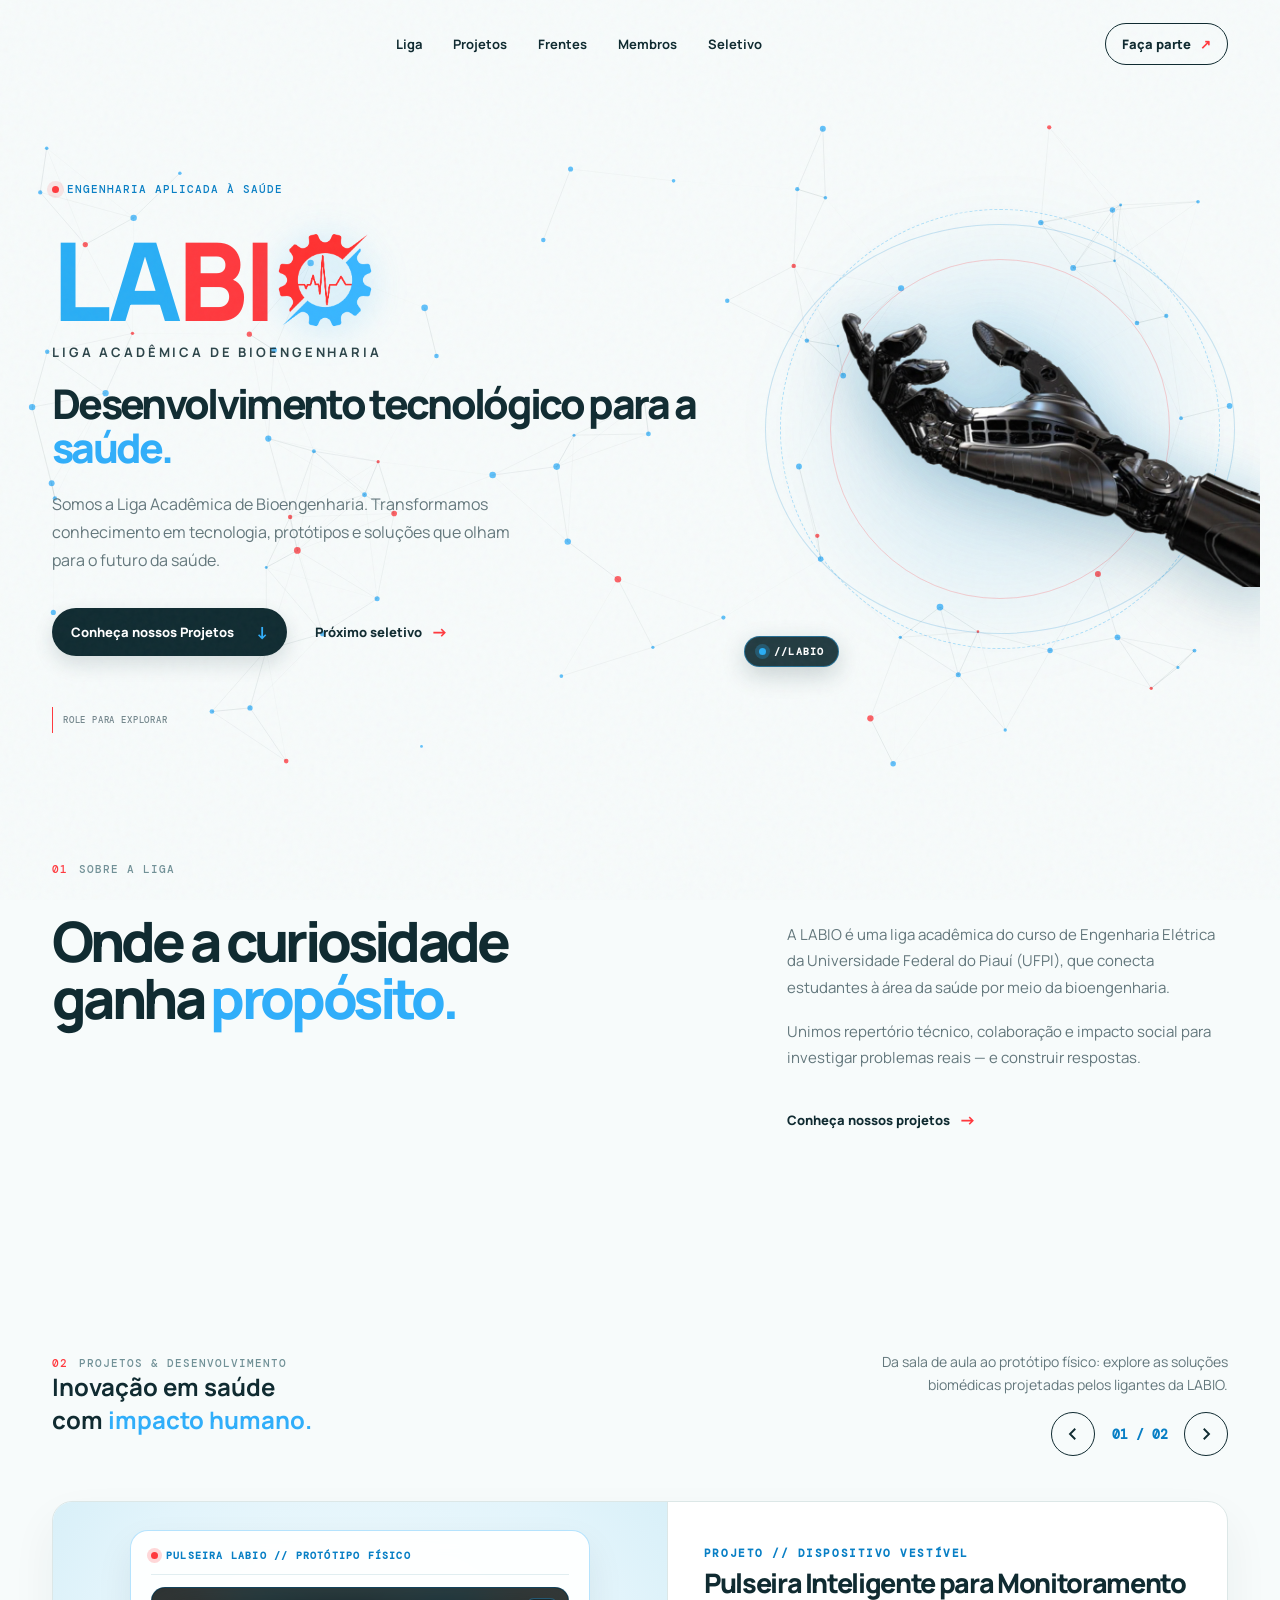
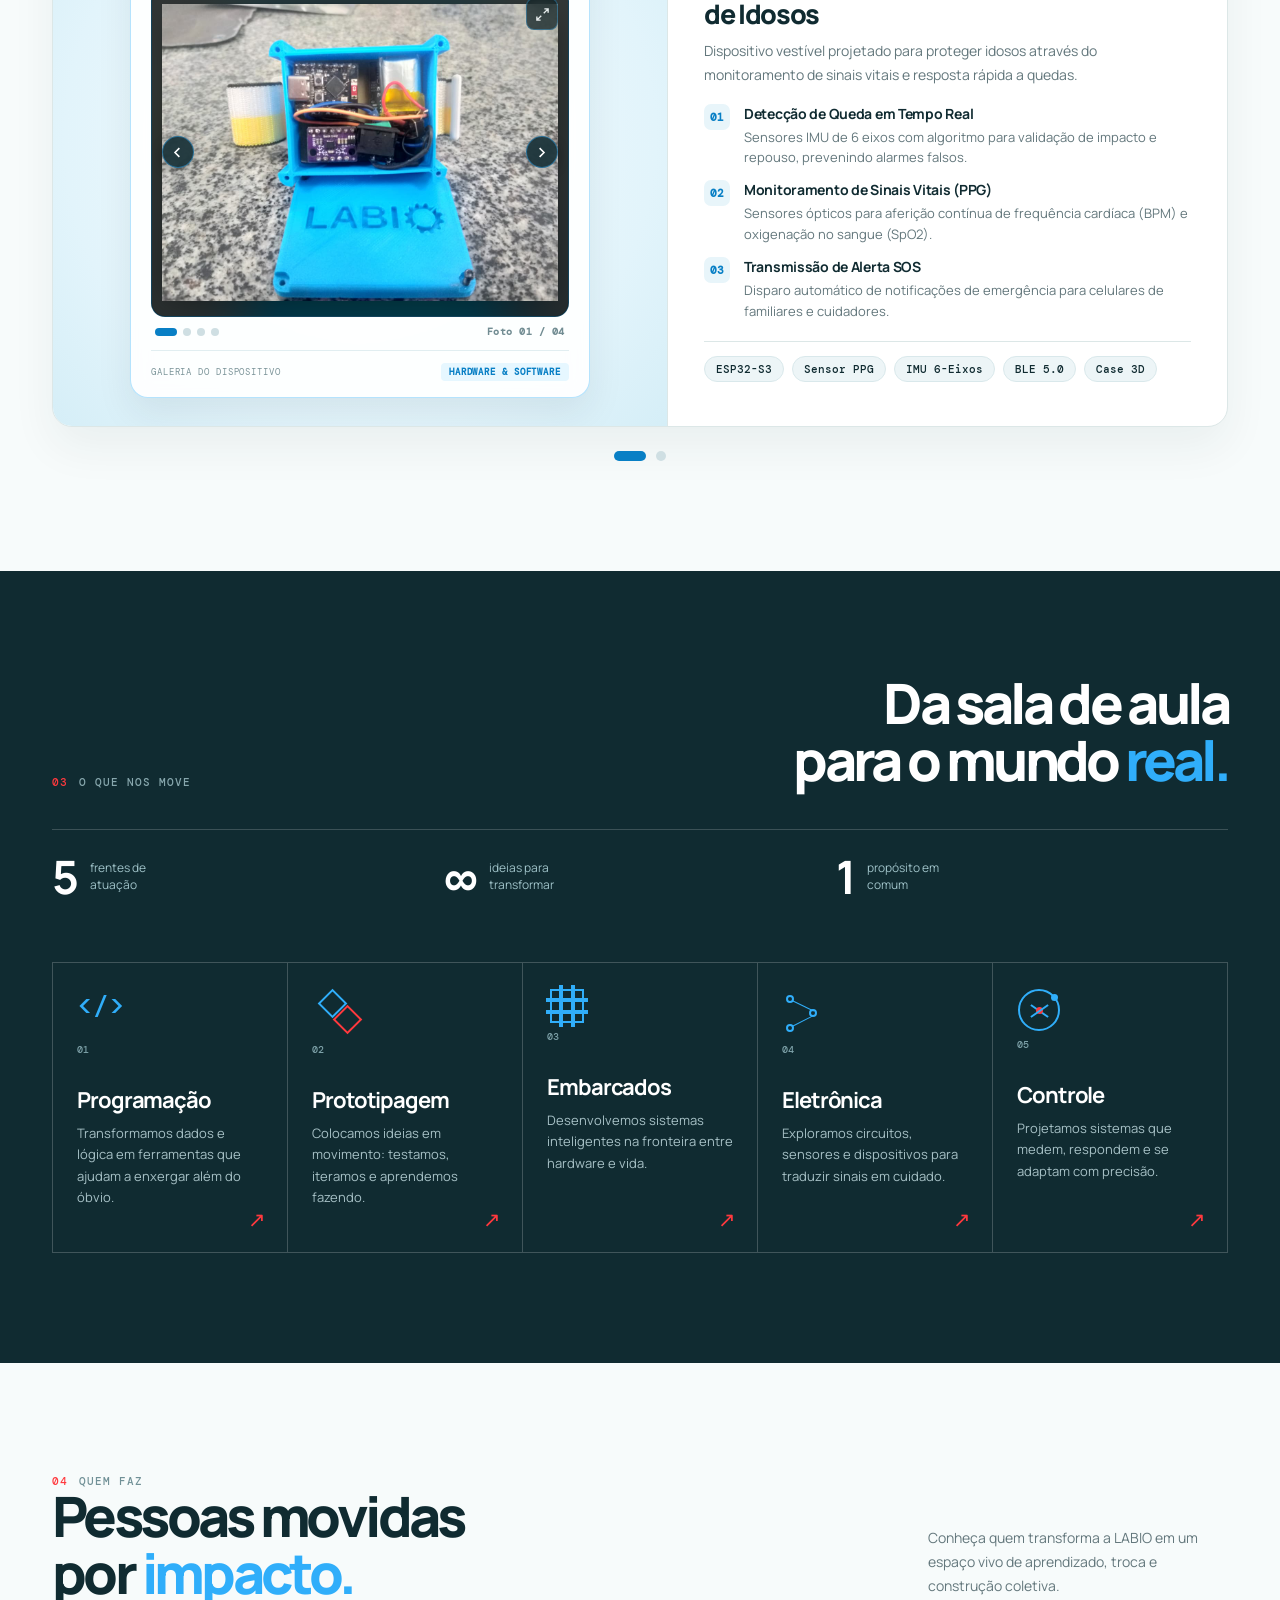
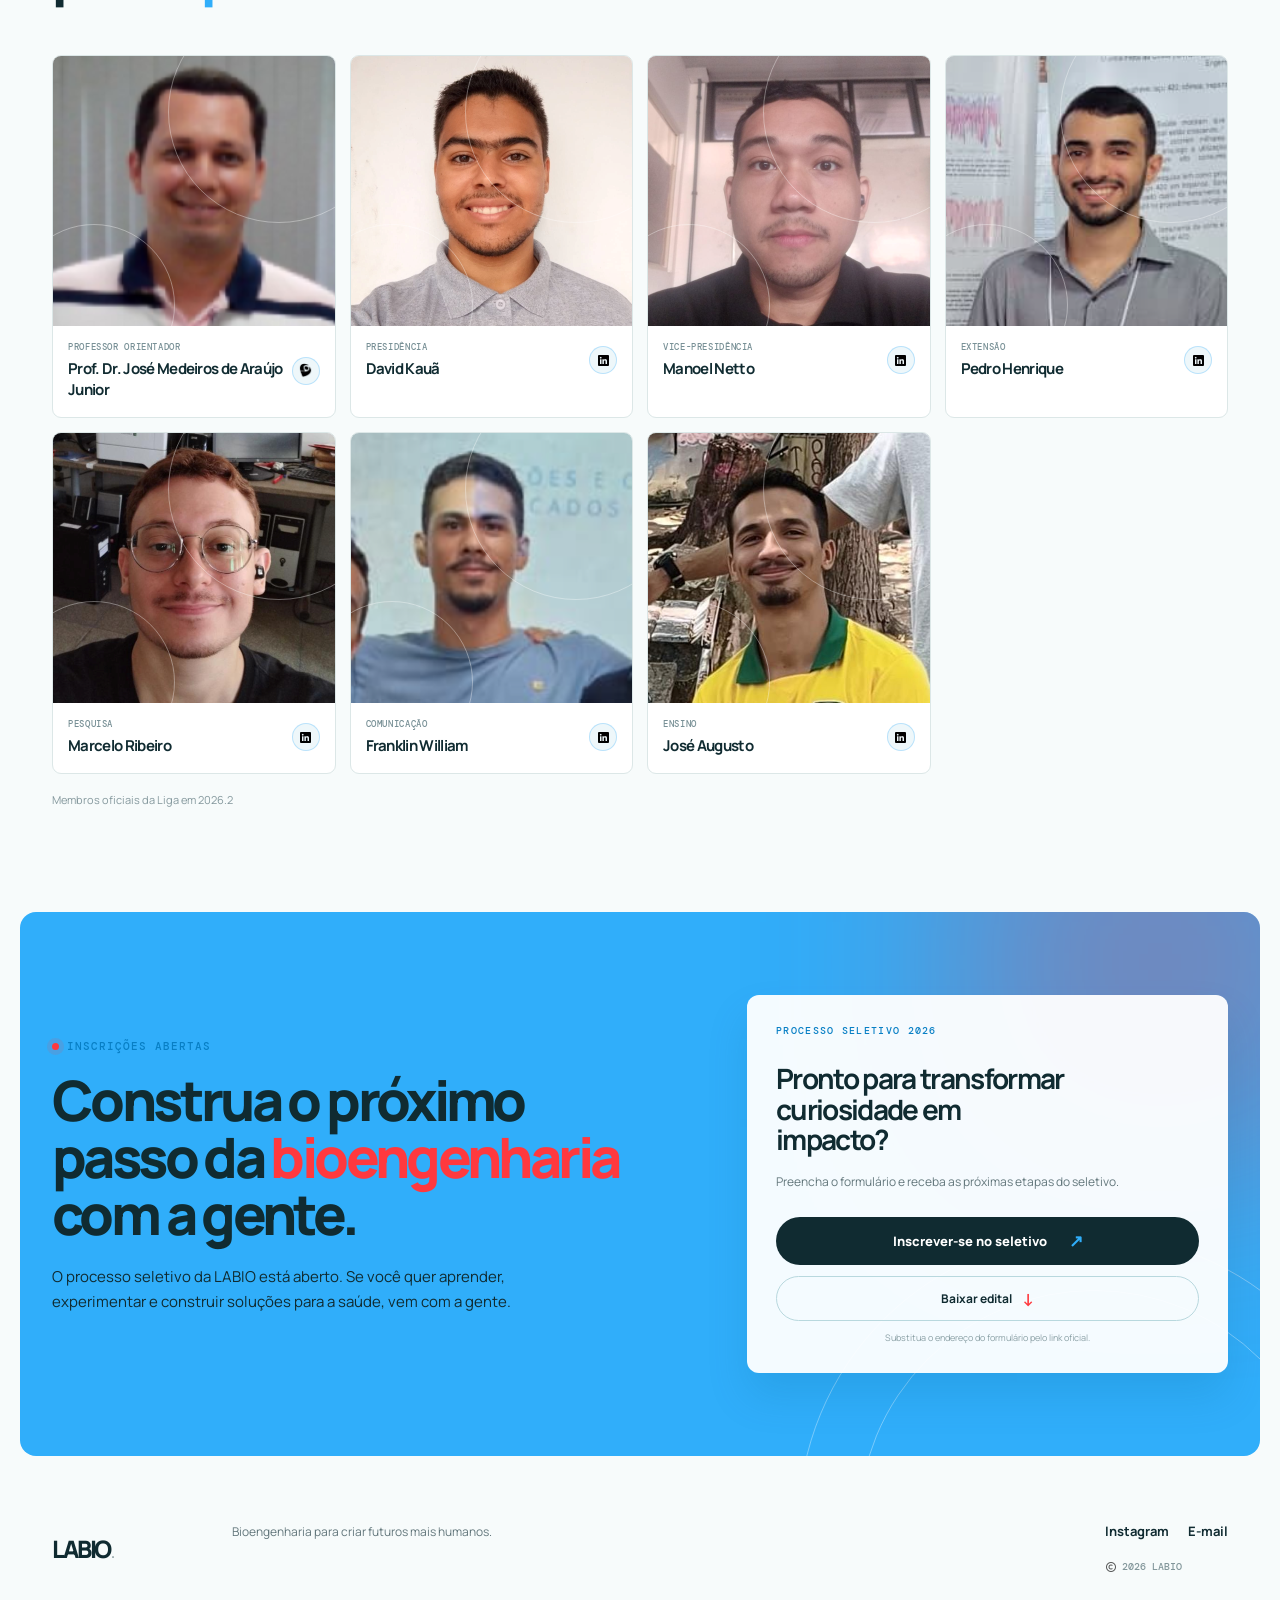
==== commit efcbf6bd: "add copyright icon" ====
--- a/index.html
+++ b/index.html
@@ -21,7 +21,7 @@
     <div class="page-noise" aria-hidden="true"></div>
     <header class="header" id="inicio">
       <nav class="nav" aria-label="Navegação principal">
-        <a href="#sobre">A liga</a>
+        <a href="#sobre">Liga</a>
         <a href="#projetos">Projetos</a>
         <a href="#frentes">Frentes</a>
         <a href="#membros">Membros</a>
@@ -405,7 +405,7 @@
       </section>
     </main>
 
-    <footer class="footer section-shell"><a class="footer-brand" href="#inicio">LABIO<span>.</span></a><p>Bioengenharia para criar futuros mais humanos.</p><div><a href="https://www.instagram.com/labio.ufpi/" target="_blank" rel="noopener noreferrer">Instagram</a><a href="mailto:labio1484@gmail.com" target="_blank" rel="noopener noreferrer">E-mail</a></div><span>© 2026 LABIO</span></footer>
+    <footer class="footer section-shell"><a class="footer-brand" href="#inicio">LABIO<span>.</span></a><p>Bioengenharia para criar futuros mais humanos.</p><div><a href="https://www.instagram.com/labio.ufpi/" target="_blank" rel="noopener noreferrer">Instagram</a><a href="mailto:labio1484@gmail.com" target="_blank" rel="noopener noreferrer">E-mail</a></div><span class="footer-copy"><img src="images/copyright_icon.png" alt="©" class="footer-copy-icon" /> 2026 LABIO</span></footer>
     <script src="script.js"></script>
   </body>
 </html>
--- a/styles.css
+++ b/styles.css
@@ -1442,4 +1442,33 @@
   transition: all 0.2s var(--ease);
 }
 
-
+/* ============================================================== */
+/* FOOTER - ÍCONE DE COPYRIGHT AO LADO DE 2026                   */
+/* ============================================================== */
+.footer span,
+.footer-copy {
+  display: inline-flex;
+  align-items: center;
+  gap: 5px;
+  font: 500 10px var(--mono);
+  color: #82969a;
+}
+
+.footer-copy-icon {
+  width: 12px;
+  height: 12px;
+  max-width: 12px;
+  max-height: 12px;
+  object-fit: contain;
+  display: inline-block;
+  vertical-align: middle;
+  opacity: 0.65;
+  transition: opacity 0.2s var(--ease);
+}
+
+.footer span:hover .footer-copy-icon,
+.footer-copy:hover .footer-copy-icon {
+  opacity: 0.95;
+}
+
+
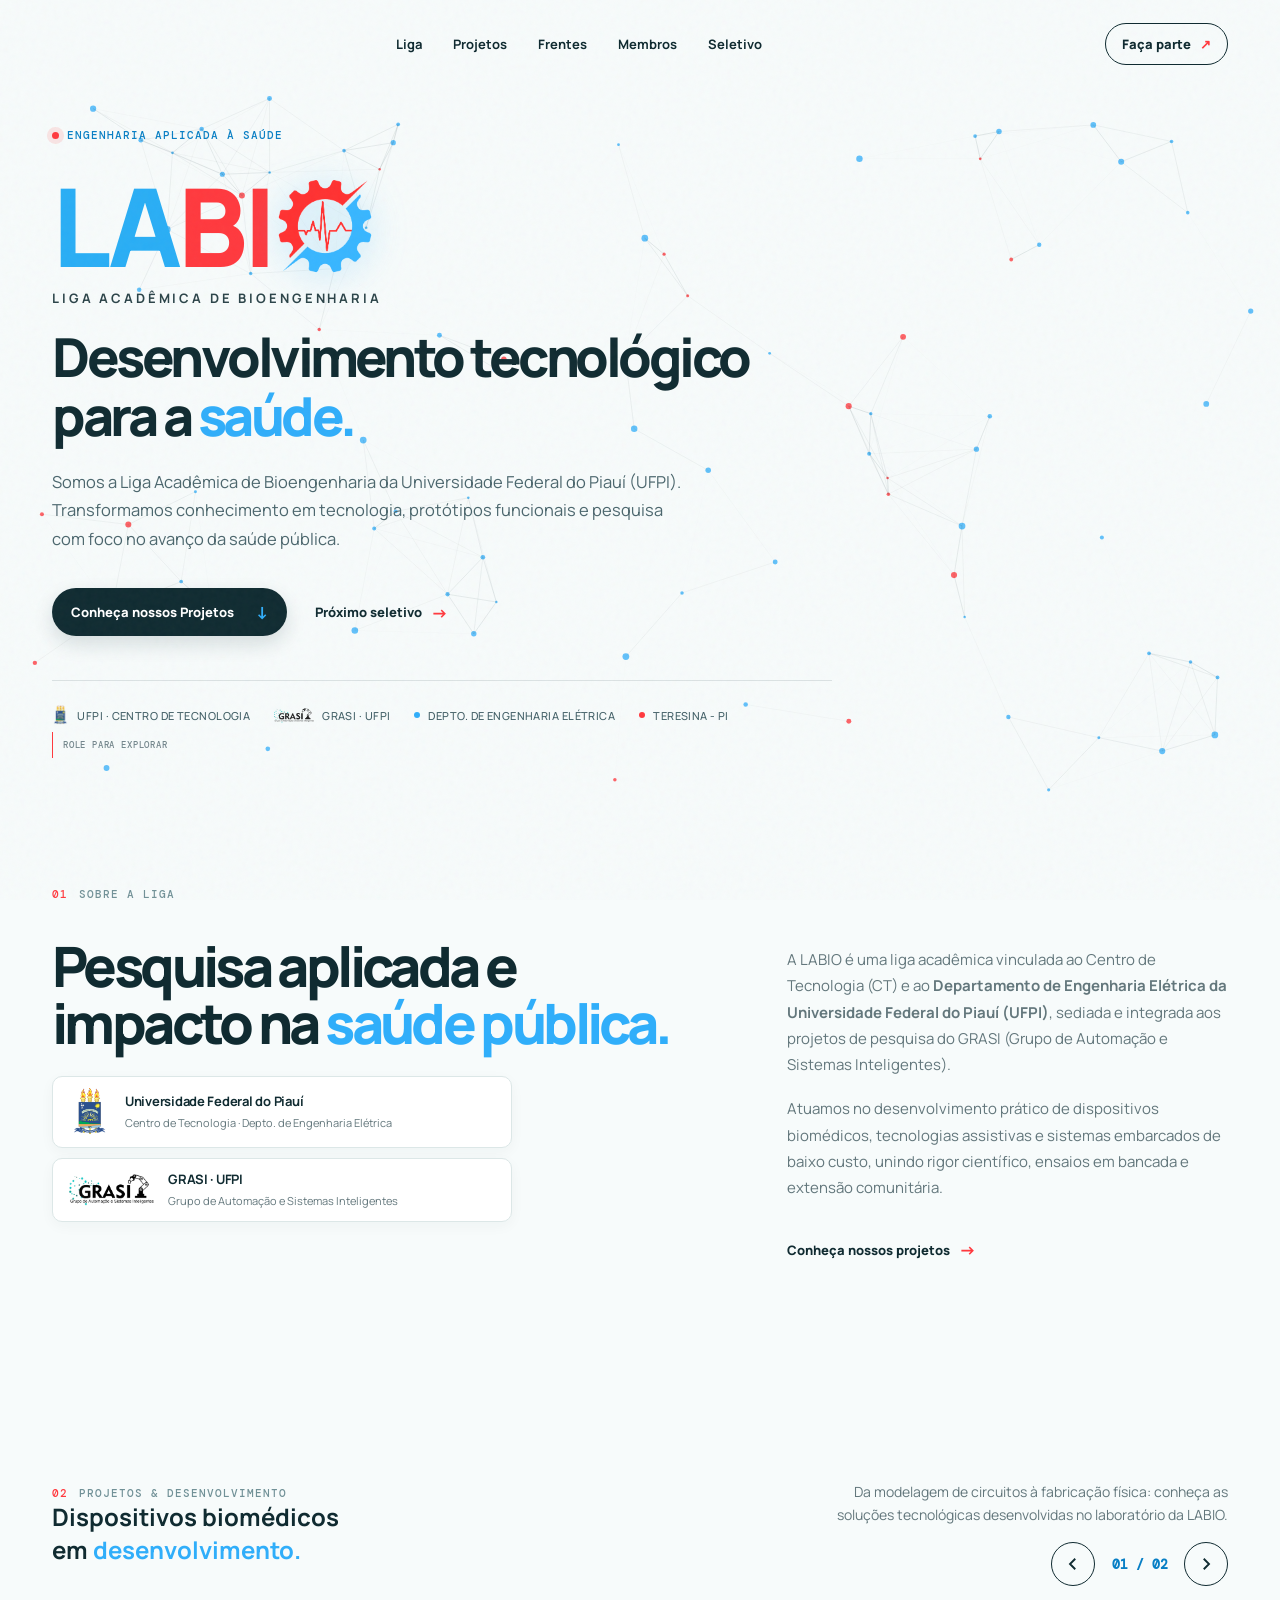
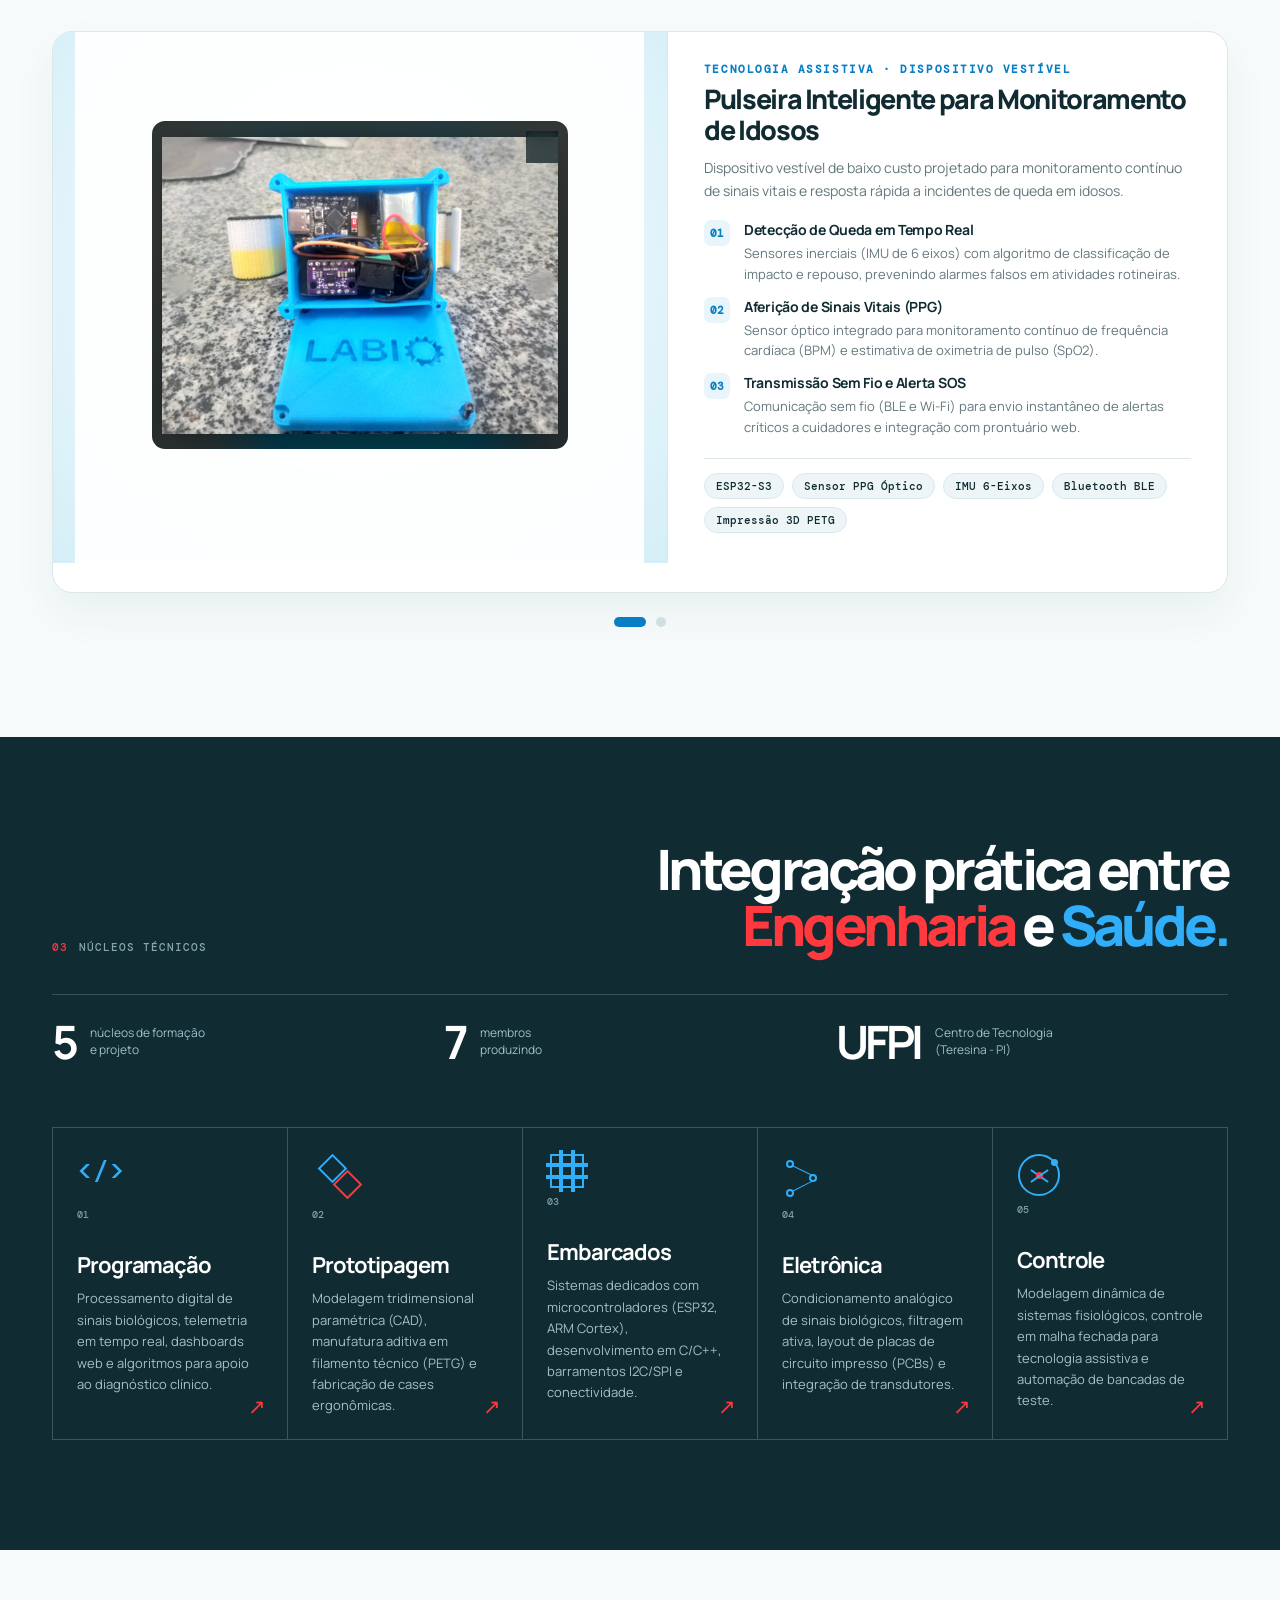
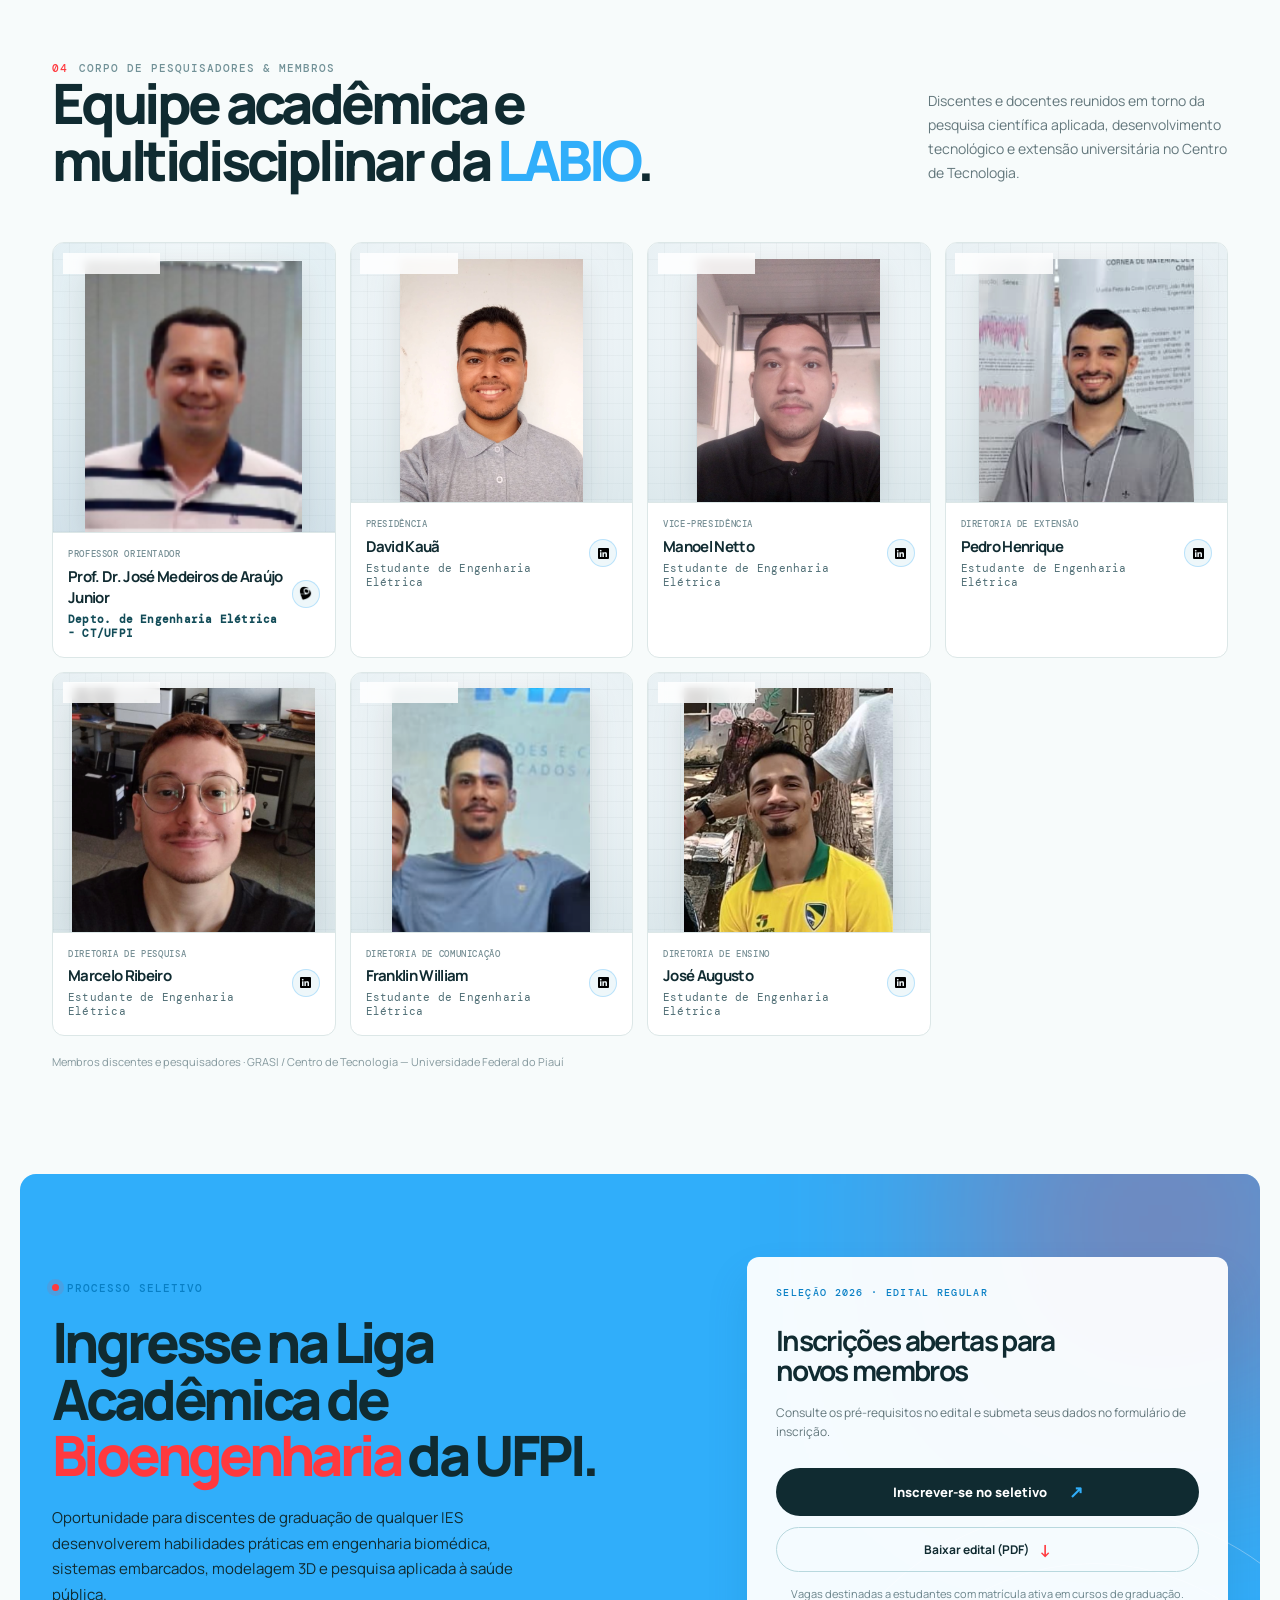
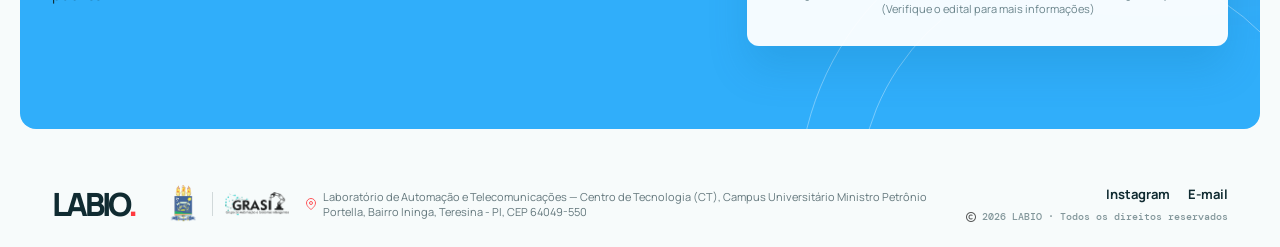
==== commit b5bbe8e3: "new styles and informations" ====
--- a/index.html
+++ b/index.html
@@ -34,7 +34,7 @@
     </header>
 
     <main>
-      <section class="hero section-shell aether-hero">
+      <section class="hero section-shell aether-hero hero-clean-v2">
         <canvas id="aether-canvas" class="aether-canvas" aria-hidden="true"></canvas>
         <div class="hero-copy reveal">
           <p class="eyebrow"><span class="live-dot"></span> Engenharia aplicada à saúde</p>
@@ -43,21 +43,29 @@
           </h1>
           <p class="hero-subbrand">LIGA ACADÊMICA DE BIOENGENHARIA</p>
           <p class="hero-slogan">Desenvolvimento tecnológico para a <em>saúde.</em></p>
-          <p class="hero-text">Somos a Liga Acadêmica de Bioengenharia. Transformamos conhecimento em tecnologia, protótipos e soluções que olham para o futuro da saúde.</p>
+          <p class="hero-text">Somos a Liga Acadêmica de Bioengenharia da Universidade Federal do Piauí (UFPI). Transformamos conhecimento em tecnologia, protótipos funcionais e pesquisa com foco no avanço da saúde pública.</p>
           <div class="hero-actions">
             <a class="button button-primary" href="#projetos">Conheça nossos Projetos <span>↓</span></a>
             <a class="text-link" href="#seletivo">Próximo seletivo <span>→</span></a>
           </div>
-        </div>
-        <div class="hero-art bionic-art" aria-label="Prótese robótica de bioengenharia avançada" role="img">
-          <div class="bionic-stage">
-            <div class="bionic-glow" aria-hidden="true"></div>
-            <div class="bionic-halo halo-cyan" aria-hidden="true"></div>
-            <div class="bionic-halo halo-red" aria-hidden="true"></div>
-            <img src="images/robotic_hand_transparent.png" alt="Prótese Robótica de Bioengenharia" class="bionic-hand-img" />
-            <div class="bionic-badge">
-              <span class="live-dot pulse-cyan"></span>
-              <span>//LABIO</span>
+
+          <!-- Faixa de Credenciais Institucionais UFPI & GRASI -->
+          <div class="hero-institutional-strip">
+            <div class="hero-inst-item">
+              <img src="images/brasao_ufpi.png" alt="Brasão da UFPI" class="inst-crest" />
+              <span>UFPI · CENTRO DE TECNOLOGIA</span>
+            </div>
+            <div class="hero-inst-item">
+              <img src="images/grasi_logo_transparent.png" alt="Logo GRASI" class="inst-grasi-logo" />
+              <span>GRASI · UFPI</span>
+            </div>
+            <div class="hero-inst-item">
+              <span class="inst-dot"></span>
+              <span>DEPTO. DE ENGENHARIA ELÉTRICA</span>
+            </div>
+            <div class="hero-inst-item">
+              <span class="inst-dot dot-red"></span>
+              <span>TERESINA - PI</span>
             </div>
           </div>
         </div>
@@ -67,10 +75,28 @@
       <section class="intro section-shell" id="sobre">
         <div class="section-label reveal"><span>01</span> SOBRE A LIGA</div>
         <div class="intro-grid">
-          <h2 class="reveal">Onde a curiosidade<br />ganha <em>propósito.</em></h2>
+          <div class="reveal">
+            <h2>Pesquisa aplicada e<br />impacto na <em>saúde pública.</em></h2>
+            <div class="institutional-badges-group">
+              <div class="ufpi-institutional-badge">
+                <img src="images/brasao_ufpi.png" alt="Brasão da Universidade Federal do Piauí" class="ufpi-badge-crest" />
+                <div>
+                  <strong>Universidade Federal do Piauí</strong>
+                  <span>Centro de Tecnologia · Depto. de Engenharia Elétrica</span>
+                </div>
+              </div>
+              <div class="ufpi-institutional-badge grasi-institutional-badge">
+                <img src="images/grasi_logo_transparent.png" alt="Logotipo do GRASI - Grupo de Automação e Sistemas Inteligentes" class="grasi-badge-logo" />
+                <div>
+                  <strong>GRASI · UFPI</strong>
+                  <span>Grupo de Automação e Sistemas Inteligentes</span>
+                </div>
+              </div>
+            </div>
+          </div>
           <div class="intro-copy reveal">
-            <p>A LABIO é uma liga acadêmica do curso de Engenharia Elétrica da Universidade Federal do Piauí (UFPI), que conecta estudantes à área da saúde por meio da bioengenharia.</p>
-            <p>Unimos repertório técnico, colaboração e impacto social para investigar problemas reais — e construir respostas.</p>
+            <p>A LABIO é uma liga acadêmica vinculada ao Centro de Tecnologia (CT) e ao <strong> Departamento de Engenharia Elétrica da Universidade Federal do Piauí (UFPI)</strong>, sediada e integrada aos projetos de pesquisa do GRASI (Grupo de Automação e Sistemas Inteligentes).</p>
+            <p>Atuamos no desenvolvimento prático de dispositivos biomédicos, tecnologias assistivas e sistemas embarcados de baixo custo, unindo rigor científico, ensaios em bancada e extensão comunitária.</p>
             <a class="text-link" href="#projetos">Conheça nossos projetos <span>→</span></a>
           </div>
         </div>
@@ -79,11 +105,11 @@
       <section class="projects section-shell" id="projetos">
         <div class="projects-top reveal">
           <div>
-            <div class="section-label"><span>02</span> PROJETOS & DESENVOLVIMENTO</div>
-            <h2>Inovação em saúde<br />com <em>impacto humano.</em></h2>
+            <div class="section-label"><span>02</span> PROJETOS &amp; DESENVOLVIMENTO</div>
+            <h2>Dispositivos biomédicos<br />em <em>desenvolvimento.</em></h2>
           </div>
           <div class="carousel-controls-wrapper">
-            <p class="projects-desc">Da sala de aula ao protótipo físico: explore as soluções biomédicas projetadas pelos ligantes da LABIO.</p>
+            <p class="projects-desc">Da modelagem de circuitos à fabricação física: conheça as soluções tecnológicas desenvolvidas no laboratório da LABIO.</p>
             <div class="carousel-nav" aria-label="Controles do carrossel">
               <button class="carousel-btn prev" id="carousel-prev-btn" type="button" aria-label="Projeto anterior">
                 <svg width="18" height="18" viewBox="0 0 24 24" fill="none" stroke="currentColor" stroke-width="2.5"><path d="M15 19l-7-7 7-7"/></svg>
@@ -105,7 +131,7 @@
                   <div class="project-art-card prototype-gallery-card">
                     <div class="device-mockup-badge">
                       <span class="live-dot pulse-red"></span>
-                      <span>PULSEIRA LABIO // PROTÓTIPO FÍSICO</span>
+                      <span>PULSEIRA LABIO · PROTÓTIPO FÍSICO</span>
                     </div>
 
                     <!-- Carrossel de Fotos do Protótipo -->
@@ -123,7 +149,7 @@
                               </button>
                             </div>
                             <div class="proto-photo-placeholder">
-                              <span class="proto-photo-badge">01 // VISÃO GERAL</span>
+                              <span class="proto-photo-badge">FOTO 01 · VISÃO GERAL</span>
                               <div class="proto-photo-icon">
                                 <svg width="36" height="36" viewBox="0 0 24 24" fill="none" stroke="currentColor" stroke-width="1.8">
                                   <path d="M23 19a2 2 0 0 1-2 2H3a2 2 0 0 1-2-2V8a2 2 0 0 1 2-2h4l2-3h6l2 3h4a2 2 0 0 1 2 2z"></path>
@@ -144,7 +170,7 @@
                               </button>
                             </div>
                             <div class="proto-photo-placeholder">
-                              <span class="proto-photo-badge">02 // CASE 3D</span>
+                              <span class="proto-photo-badge">FOTO 02 · MODELAGEM &amp; CASE 3D</span>
                               <div class="proto-photo-icon">
                                 <svg width="36" height="36" viewBox="0 0 24 24" fill="none" stroke="currentColor" stroke-width="1.8">
                                   <path d="M21 16V8a2 2 0 0 0-1-1.73l-7-4a2 2 0 0 0-2 0l-7 4A2 2 0 0 0 3 8v8a2 2 0 0 0 1 1.73l7 4a2 2 0 0 0 2 0l7-4A2 2 0 0 0 21 16z"></path>
@@ -166,7 +192,7 @@
                               </button>
                             </div>
                             <div class="proto-photo-placeholder">
-                              <span class="proto-photo-badge">03 // CIRCUITO</span>
+                              <span class="proto-photo-badge">FOTO 03 · CIRCUITO &amp; SENSORES</span>
                               <div class="proto-photo-icon">
                                 <svg width="36" height="36" viewBox="0 0 24 24" fill="none" stroke="currentColor" stroke-width="1.8">
                                   <rect x="4" y="4" width="16" height="16" rx="2"></rect>
@@ -188,14 +214,14 @@
                           <!-- FOTO 04 -->
                           <div class="proto-carousel-item" data-title="Plataforma Web de Telemetria e Monitoramento" data-caption="Dashboard em tempo real para acompanhamento dos sinais vitais (BPM, SpO2), alertas de queda e histórico.">
                             <div class="proto-img-container">
-                              <img src="images/site_monitoramento.png" alt="" class="proto-ambient-backdrop" aria-hidden="true" />
-                              <img src="images/site_monitoramento.png" alt="Interface web de monitoramento de dados da pulseira" class="proto-img" />
+                              <img src="images/site_monitoramento.jpg" alt="" class="proto-ambient-backdrop" aria-hidden="true" />
+                              <img src="images/site_monitoramento.jpg" alt="Interface web de monitoramento de dados da pulseira" class="proto-img" />
                               <button class="proto-zoom-trigger" type="button" aria-label="Ampliar interface do dashboard" title="Clique para ampliar">
                                 <svg width="15" height="15" viewBox="0 0 24 24" fill="none" stroke="currentColor" stroke-width="2.2"><path d="M15 3h6v6M9 21H3v-6M21 3l-7 7M3 21l7-7"/></svg>
                               </button>
                             </div>
                             <div class="proto-photo-placeholder">
-                              <span class="proto-photo-badge">04 // PLATAFORMA WEB</span>
+                              <span class="proto-photo-badge">FOTO 04 · PLATAFORMA WEB</span>
                               <div class="proto-photo-icon">
                                 <svg width="36" height="36" viewBox="0 0 24 24" fill="none" stroke="currentColor" stroke-width="1.8">
                                   <rect x="2" y="3" width="20" height="14" rx="2" ry="2"></rect>
@@ -232,49 +258,49 @@
                     </div>
 
                     <div class="project-card-footer">
-                      <span>GALERIA DO DISPOSITIVO</span>
-                      <span class="status-tag">HARDWARE &amp; SOFTWARE</span>
+                      <span>DOCUMENTAÇÃO TÉCNICA</span>
+                      <span class="status-tag">PROTÓTIPO EM BANCADA</span>
                     </div>
                   </div>
                 </div>
 
                 <div class="slide-content">
-                  <div class="project-tag">PROJETO // DISPOSITIVO VESTÍVEL</div>
+                  <div class="project-tag">TECNOLOGIA ASSISTIVA · DISPOSITIVO VESTÍVEL</div>
                   <h3 class="project-title">Pulseira Inteligente para Monitoramento de Idosos</h3>
-                  <p class="project-lead">Dispositivo vestível projetado para proteger idosos através do monitoramento de sinais vitais e resposta rápida a quedas.</p>
+                  <p class="project-lead">Dispositivo vestível de baixo custo projetado para monitoramento contínuo de sinais vitais e resposta rápida a incidentes de queda em idosos.</p>
                   
                   <div class="function-breakdown">
                     <div class="function-step">
                       <div class="step-num">01</div>
                       <div class="step-body">
                         <h5>Detecção de Queda em Tempo Real</h5>
-                        <p>Sensores IMU de 6 eixos com algoritmo para validação de impacto e repouso, prevenindo alarmes falsos.</p>
+                        <p>Sensores inerciais (IMU de 6 eixos) com algoritmo de classificação de impacto e repouso, prevenindo alarmes falsos em atividades rotineiras.</p>
                       </div>
                     </div>
                     
                     <div class="function-step">
                       <div class="step-num">02</div>
                       <div class="step-body">
-                        <h5>Monitoramento de Sinais Vitais (PPG)</h5>
-                        <p>Sensores ópticos para aferição contínua de frequência cardíaca (BPM) e oxigenação no sangue (SpO2).</p>
+                        <h5>Aferição de Sinais Vitais (PPG)</h5>
+                        <p>Sensor óptico integrado para monitoramento contínuo de frequência cardíaca (BPM) e estimativa de oximetria de pulso (SpO2).</p>
                       </div>
                     </div>
 
                     <div class="function-step">
                       <div class="step-num">03</div>
                       <div class="step-body">
-                        <h5>Transmissão de Alerta SOS</h5>
-                        <p>Disparo automático de notificações de emergência para celulares de familiares e cuidadores.</p>
+                        <h5>Transmissão Sem Fio e Alerta SOS</h5>
+                        <p>Comunicação sem fio (BLE e Wi-Fi) para envio instantâneo de alertas críticos a cuidadores e integração com prontuário web.</p>
                       </div>
                     </div>
                   </div>
 
                   <div class="tech-stack-row">
                     <span class="tech-pill">ESP32-S3</span>
-                    <span class="tech-pill">Sensor PPG</span>
+                    <span class="tech-pill">Sensor PPG Óptico</span>
                     <span class="tech-pill">IMU 6-Eixos</span>
-                    <span class="tech-pill">BLE 5.0</span>
-                    <span class="tech-pill">Case 3D</span>
+                    <span class="tech-pill">Bluetooth BLE</span>
+                    <span class="tech-pill">Impressão 3D PETG</span>
                   </div>
                 </div>
               </div>
@@ -287,22 +313,22 @@
                   <div class="project-art-card progress-art-card">
                     <div class="device-mockup-badge">
                       <span class="live-dot pulse-blue"></span>
-                      <span>LABIO // EM DESENVOLVIMENTO</span>
+                      <span>LABIO · LINHA DE PESQUISA 02</span>
                     </div>
                     <div class="project-progress-visual" aria-label="Projeto em desenvolvimento">
                       <img src="images/em_progresso.png" alt="Projeto em desenvolvimento - LABIO" class="progress-illustration" />
                     </div>
                     <div class="project-card-footer">
                       <span>PESQUISA APLICADA</span>
-                      <span class="status-tag pending">EM PROGRESSO</span>
+                      <span class="status-tag pending">EM EXPERIMENTAÇÃO</span>
                     </div>
                   </div>
                 </div>
 
                 <div class="slide-content">
-                  <div class="project-tag">PESQUISA & INOVAÇÃO // LABIO</div>
-                  <h3 class="project-title">Projeto em Desenvolvimento</h3>
-                  <p class="project-lead">Uma nova solução tecnológica voltada para a saúde e bem-estar está sendo projetada e construída pelos membros e pesquisadores da LABIO.</p>
+                  <div class="project-tag">PESQUISA &amp; INOVAÇÃO · CT / UFPI</div>
+                  <h3 class="project-title">Dispositivo Biomédico em Fase Laboratorial</h3>
+                  <p class="project-lead">Nova frente de pesquisa aplicada voltada para tecnologia assistiva e reabilitação física, conduzida pelos pesquisadores e orientadores da LABIO junto aos laboratórios do GRASI no Centro de Tecnologia da UFPI.</p>
                   
                   <div class="progress-notice-box">
                     <div class="progress-notice-item">
@@ -311,7 +337,7 @@
                       </div>
                       <div>
                         <h5>Status do Desenvolvimento</h5>
-                        <p>Atualmente em fase de modelagem e arquitetura de hardware.</p>
+                        <p>Atualmente em fase de levantamento de requisitos clínicos, diagramação esquemática de placas e simulações preliminares.</p>
                       </div>
                     </div>
 
@@ -320,8 +346,8 @@
                         <svg width="20" height="20" viewBox="0 0 24 24" fill="none" stroke="currentColor" stroke-width="2"><path d="M12 2v4M12 18v4M4.93 4.93l2.83 2.83M16.24 16.24l2.83 2.83M2 12h4M18 12h4M4.93 19.07l2.83-2.83M16.24 7.76l2.83-2.83"></path></svg>
                       </div>
                       <div>
-                        <h5>Divulgação Oficial em Breve</h5>
-                        <p>Os dados técnicos, esquemas de montagem e resultados práticos serão divulgados nos nossos canais.</p>
+                        <h5>Divulgação de Resultados e Artigos</h5>
+                        <p>Os esquemas de montagem, especificações de componentes e resultados experimentais serão divulgados nos canais oficiais e submetidos a eventos científicos da área.</p>
                       </div>
                     </div>
                   </div>
@@ -329,8 +355,8 @@
                   <div class="tech-stack-row">
                     <span class="tech-pill">Bioengenharia</span>
                     <span class="tech-pill">Pesquisa Aplicada</span>
-                    <span class="tech-pill">Hardware Físico</span>
-                    <span class="tech-pill">Em Breve</span>
+                    <span class="tech-pill">Hardware Livre</span>
+                    <span class="tech-pill">UFPI / CT</span>
                   </div>
                 </div>
               </div>
@@ -349,7 +375,7 @@
           <img src="" alt="" id="proto-lightbox-img" />
         </div>
         <div class="proto-lightbox-info">
-          <span class="proto-lightbox-badge" id="proto-lightbox-badge">LABIO // FOTO PROTÓTIPO</span>
+          <span class="proto-lightbox-badge" id="proto-lightbox-badge">LABIO · REGISTRO TÉCNICO</span>
           <h4 class="proto-lightbox-title" id="proto-lightbox-title">Título da Imagem</h4>
           <p class="proto-lightbox-caption" id="proto-lightbox-caption">Descrição detalhada da foto do protótipo.</p>
         </div>
@@ -366,46 +392,225 @@
 
       <section class="areas" id="frentes">
         <div class="section-shell">
-          <div class="section-heading reveal"><div class="section-label light"><span>03</span> O QUE NOS MOVE</div><h2>Da sala de aula<br />para o mundo <em>real.</em></h2></div>
+          <div class="section-heading reveal">
+            <div class="section-label light"><span>03</span> NÚCLEOS TÉCNICOS</div>
+            <h2>Integração prática entre<br /><em class="labio-orange">Engenharia</em> e <em>Saúde.</em></h2>
+          </div>
           <div class="numbers areas-numbers reveal">
-            <div><strong>5</strong><span>frentes de<br />atuação</span></div>
-            <div><strong>∞</strong><span>ideias para<br />transformar</span></div>
-            <div><strong>1</strong><span>propósito em<br />comum</span></div>
+            <div><strong>5</strong><span>núcleos de formação<br />e projeto</span></div>
+            <div><strong>7</strong><span>membros<br />produzindo</span></div>
+            <div><strong>UFPI</strong><span>Centro de Tecnologia<br />(Teresina - PI)</span></div>
           </div>
           <div class="areas-grid">
-            <article class="area-card reveal"><div class="area-icon code-icon">&lt;/&gt;</div><span class="area-index">01</span><h3>Programação</h3><p>Transformamos dados e lógica em ferramentas que ajudam a enxergar além do óbvio.</p><a href="#seletivo" aria-label="Saiba mais sobre programação">↗</a></article>
-            <article class="area-card reveal"><div class="area-icon proto-icon"><i></i><i></i></div><span class="area-index">02</span><h3>Prototipagem</h3><p>Colocamos ideias em movimento: testamos, iteramos e aprendemos fazendo.</p><a href="#seletivo" aria-label="Saiba mais sobre prototipagem">↗</a></article>
-            <article class="area-card reveal"><div class="area-icon chip-icon"><i></i></div><span class="area-index">03</span><h3>Embarcados</h3><p>Desenvolvemos sistemas inteligentes na fronteira entre hardware e vida.</p><a href="#seletivo" aria-label="Saiba mais sobre sistemas embarcados">↗</a></article>
-            <article class="area-card reveal"><div class="area-icon circuit-icon"><i></i><i></i><i></i></div><span class="area-index">04</span><h3>Eletrônica</h3><p>Exploramos circuitos, sensores e dispositivos para traduzir sinais em cuidado.</p><a href="#seletivo" aria-label="Saiba mais sobre eletrônica">↗</a></article>
-            <article class="area-card reveal"><div class="area-icon control-icon"><i></i><i></i></div><span class="area-index">05</span><h3>Controle</h3><p>Projetamos sistemas que medem, respondem e se adaptam com precisão.</p><a href="#seletivo" aria-label="Saiba mais sobre controle">↗</a></article>
+            <article class="area-card reveal">
+              <div class="area-icon code-icon">&lt;/&gt;</div>
+              <span class="area-index">01</span>
+              <h3>Programação</h3>
+              <p>Processamento digital de sinais biológicos, telemetria em tempo real, dashboards web e algoritmos para apoio ao diagnóstico clínico.</p>
+              <a href="#seletivo" aria-label="Saiba mais sobre programação">↗</a>
+            </article>
+            <article class="area-card reveal">
+              <div class="area-icon proto-icon"><i></i><i></i></div>
+              <span class="area-index">02</span>
+              <h3>Prototipagem</h3>
+              <p>Modelagem tridimensional paramétrica (CAD), manufatura aditiva em filamento técnico (PETG) e fabricação de cases ergonômicas.</p>
+              <a href="#seletivo" aria-label="Saiba mais sobre prototipagem">↗</a>
+            </article>
+            <article class="area-card reveal">
+              <div class="area-icon chip-icon"><i></i></div>
+              <span class="area-index">03</span>
+              <h3>Embarcados</h3>
+              <p>Sistemas dedicados com microcontroladores (ESP32, ARM Cortex), desenvolvimento em C/C++, barramentos I2C/SPI e conectividade.</p>
+              <a href="#seletivo" aria-label="Saiba mais sobre sistemas embarcados">↗</a>
+            </article>
+            <article class="area-card reveal">
+              <div class="area-icon circuit-icon"><i></i><i></i><i></i></div>
+              <span class="area-index">04</span>
+              <h3>Eletrônica</h3>
+              <p>Condicionamento analógico de sinais biológicos, filtragem ativa, layout de placas de circuito impresso (PCBs) e integração de transdutores.</p>
+              <a href="#seletivo" aria-label="Saiba mais sobre eletrônica">↗</a>
+            </article>
+            <article class="area-card reveal">
+              <div class="area-icon control-icon"><i></i><i></i></div>
+              <span class="area-index">05</span>
+              <h3>Controle</h3>
+              <p>Modelagem dinâmica de sistemas fisiológicos, controle em malha fechada para tecnologia assistiva e automação de bancadas de teste.</p>
+              <a href="#seletivo" aria-label="Saiba mais sobre controle">↗</a>
+            </article>
           </div>
         </div>
       </section>
 
       <section class="members section-shell" id="membros">
-        <div class="members-top reveal"><div><div class="section-label"><span>04</span> QUEM FAZ</div><h2>Pessoas movidas<br />por <em>impacto.</em></h2></div><p>Conheça quem transforma a LABIO em um espaço vivo de aprendizado, troca e construção coletiva.</p></div>
+        <div class="members-top reveal">
+          <div>
+            <div class="section-label"><span>04</span> CORPO DE PESQUISADORES &amp; MEMBROS</div>
+            <h2>Equipe acadêmica e<br />multidisciplinar da<em> LABIO</em><span>.</span></h2>
+          </div>
+          <p>Discentes e docentes reunidos em torno da pesquisa científica aplicada, desenvolvimento tecnológico e extensão universitária no Centro de Tecnologia.</p>
+        </div>
         <div class="member-grid">
-          <article class="member-card lead reveal"><div class="member-portrait portrait-a"><img src="images/orientador_medeiros.png" alt="Prof. Dr. José Medeiros"></div><div class="member-info"><div><p>Professor orientador</p><h3>Prof. Dr. José Medeiros de Araújo Junior</h3></div><a href="http://lattes.cnpq.br/3758667796324850" target="_blank" rel="noopener noreferrer" class="member-social-link" aria-label="Currículo Lattes do Prof. Dr. José Medeiros" title="Ver Currículo Lattes"><img src="images/lattes_icon.png" alt="Lattes" class="member-icon-img" /></a></div></article>
-          <article class="member-card reveal"><div class="member-portrait portrait-b"><img src="images/membro_david.png" alt="David Kauã"></div><div class="member-info"><div><p>Presidência</p><h3>David Kauã</h3></div><a href="javascript:void(0)" target="_blank" rel="noopener noreferrer" class="member-social-link" aria-label="LinkedIn de David Kauã (indisponível)" title="LinkedIn em breve"><img src="images/linkedin_icon.png" alt="LinkedIn" class="member-icon-img" /></a></div></article>
-          <article class="member-card reveal"><div class="member-portrait portrait-c"><img src="images/membro_manoel.png" alt="Manoel Netto"></div><div class="member-info"><div><p>Vice-presidência</p><h3>Manoel Netto</h3></div><a href="javascript:void(0)" target="_blank" rel="noopener noreferrer" class="member-social-link" aria-label="LinkedIn de Manoel Netto (indisponível)" title="LinkedIn em breve"><img src="images/linkedin_icon.png" alt="LinkedIn" class="member-icon-img" /></a></div></article>
-          <article class="member-card reveal"><div class="member-portrait portrait-d"><img src="images/membro_pedro.png" alt="Pedro Henrique"></div><div class="member-info"><div><p>Extensão</p><h3>Pedro Henrique</h3></div><a href="javascript:void(0)" target="_blank" rel="noopener noreferrer" class="member-social-link" aria-label="LinkedIn de Pedro Henrique (indisponível)" title="LinkedIn em breve"><img src="images/linkedin_icon.png" alt="LinkedIn" class="member-icon-img" /></a></div></article>
-          <article class="member-card reveal"><div class="member-portrait portrait-e"><img src="images/membro_marcelo.png" alt="Marcelo Ribeiro"></div><div class="member-info"><div><p>Pesquisa</p><h3>Marcelo Ribeiro</h3></div><a href="https://www.linkedin.com/in/marcelo-ribeiro1/" target="_blank" rel="noopener noreferrer" class="member-social-link" aria-label="LinkedIn de Marcelo Ribeiro" title="Ver LinkedIn de Marcelo Ribeiro"><img src="images/linkedin_icon.png" alt="LinkedIn" class="member-icon-img" /></a></div></article>
-          <article class="member-card reveal"><div class="member-portrait portrait-f"><img src="images/membro_franklin.png" alt="Franklin William"></div><div class="member-info"><div><p>Comunicação</p><h3>Franklin William</h3></div><a href="javascript:void(0)" target="_blank" rel="noopener noreferrer" class="member-social-link" aria-label="LinkedIn de Franklin William (indisponível)" title="LinkedIn em breve"><img src="images/linkedin_icon.png" alt="LinkedIn" class="member-icon-img" /></a></div></article>
-          <article class="member-card reveal"><div class="member-portrait portrait-g"><img src="images/membro_augusto.png" alt="José Augusto"></div><div class="member-info"><div><p>Ensino</p><h3>José Augusto</h3></div><a href="javascript:void(0)" target="_blank" rel="noopener noreferrer" class="member-social-link" aria-label="LinkedIn de José Augusto (indisponível)" title="LinkedIn em breve"><img src="images/linkedin_icon.png" alt="LinkedIn" class="member-icon-img" /></a></div></article>
-        </div>
-        <p class="member-note reveal">Membros oficiais da Liga em 2026.2</p>
+          <article class="member-card lead reveal">
+            <div class="member-portrait portrait-a">
+              <span class="member-portrait-badge"><span class="badge-dot"></span>LABIO · UFPI</span>
+              <img src="images/orientador_medeiros.png" alt="Prof. Dr. José Medeiros">
+            </div>
+            <div class="member-info">
+              <div>
+                <p>Professor Orientador</p>
+                <h3>Prof. Dr. José Medeiros de Araújo Junior</h3>
+                <span class="member-course">Depto. de Engenharia Elétrica - CT/UFPI</span>
+              </div>
+              <a href="http://lattes.cnpq.br/3758667796324850" target="_blank" rel="noopener noreferrer" class="member-social-link" aria-label="Currículo Lattes do Prof. Dr. José Medeiros" title="Ver Currículo Lattes">
+                <img src="images/lattes_icon.png" alt="Lattes" class="member-icon-img" />
+              </a>
+            </div>
+          </article>
+          <article class="member-card reveal">
+            <div class="member-portrait portrait-b">
+              <span class="member-portrait-badge"><span class="badge-dot"></span>LABIO · UFPI</span>
+              <img src="images/membro_david.png" alt="David Kauã">
+            </div>
+            <div class="member-info">
+              <div>
+                <p>Presidência</p>
+                <h3>David Kauã</h3>
+                <span class="member-course">Estudante de Engenharia Elétrica</span>
+              </div>
+              <a href="javascript:void(0)" target="_blank" rel="noopener noreferrer" class="member-social-link is-disabled" aria-label="LinkedIn de David Kauã (indisponível)" title="LinkedIn em breve">
+                <img src="images/linkedin_icon.png" alt="LinkedIn" class="member-icon-img" />
+              </a>
+            </div>
+          </article>
+          <article class="member-card reveal">
+            <div class="member-portrait portrait-c">
+              <span class="member-portrait-badge"><span class="badge-dot"></span>LABIO · UFPI</span>
+              <img src="images/membro_manoel.png" alt="Manoel Netto">
+            </div>
+            <div class="member-info">
+              <div>
+                <p>Vice-presidência</p>
+                <h3>Manoel Netto</h3>
+                <span class="member-course">Estudante de Engenharia Elétrica</span>
+              </div>
+              <a href="javascript:void(0)" target="_blank" rel="noopener noreferrer" class="member-social-link is-disabled" aria-label="LinkedIn de Manoel Netto (indisponível)" title="LinkedIn em breve">
+                <img src="images/linkedin_icon.png" alt="LinkedIn" class="member-icon-img" />
+              </a>
+            </div>
+          </article>
+          <article class="member-card reveal">
+            <div class="member-portrait portrait-d">
+              <span class="member-portrait-badge"><span class="badge-dot"></span>LABIO · UFPI</span>
+              <img src="images/membro_pedro.png" alt="Pedro Henrique">
+            </div>
+            <div class="member-info">
+              <div>
+                <p>Diretoria de Extensão</p>
+                <h3>Pedro Henrique</h3>
+                <span class="member-course">Estudante de Engenharia Elétrica</span>
+              </div>
+              <a href="javascript:void(0)" target="_blank" rel="noopener noreferrer" class="member-social-link is-disabled" aria-label="LinkedIn de Pedro Henrique (indisponível)" title="LinkedIn em breve">
+                <img src="images/linkedin_icon.png" alt="LinkedIn" class="member-icon-img" />
+              </a>
+            </div>
+          </article>
+          <article class="member-card reveal">
+            <div class="member-portrait portrait-e">
+              <span class="member-portrait-badge"><span class="badge-dot"></span>LABIO · UFPI</span>
+              <img src="images/membro_marcelo.png" alt="Marcelo Ribeiro">
+            </div>
+            <div class="member-info">
+              <div>
+                <p>Diretoria de Pesquisa</p>
+                <h3>Marcelo Ribeiro</h3>
+                <span class="member-course">Estudante de Engenharia Elétrica</span>
+              </div>
+              <a href="https://www.linkedin.com/in/marcelo-ribeiro1/" target="_blank" rel="noopener noreferrer" class="member-social-link" aria-label="LinkedIn de Marcelo Ribeiro" title="Ver LinkedIn de Marcelo Ribeiro">
+                <img src="images/linkedin_icon.png" alt="LinkedIn" class="member-icon-img" />
+              </a>
+            </div>
+          </article>
+          <article class="member-card reveal">
+            <div class="member-portrait portrait-f">
+              <span class="member-portrait-badge"><span class="badge-dot"></span>LABIO · UFPI</span>
+              <img src="images/membro_franklin.png" alt="Franklin William">
+            </div>
+            <div class="member-info">
+              <div>
+                <p>Diretoria de Comunicação</p>
+                <h3>Franklin William</h3>
+                <span class="member-course">Estudante de Engenharia Elétrica</span>
+              </div>
+              <a href="javascript:void(0)" target="_blank" rel="noopener noreferrer" class="member-social-link is-disabled" aria-label="LinkedIn de Franklin William (indisponível)" title="LinkedIn em breve">
+                <img src="images/linkedin_icon.png" alt="LinkedIn" class="member-icon-img" />
+              </a>
+            </div>
+          </article>
+          <article class="member-card reveal">
+            <div class="member-portrait portrait-g">
+              <span class="member-portrait-badge"><span class="badge-dot"></span>LABIO · UFPI</span>
+              <img src="images/membro_augusto.png" alt="José Augusto">
+            </div>
+            <div class="member-info">
+              <div>
+                <p>Diretoria de Ensino</p>
+                <h3>José Augusto</h3>
+                <span class="member-course">Estudante de Engenharia Elétrica</span>
+              </div>
+              <a href="javascript:void(0)" target="_blank" rel="noopener noreferrer" class="member-social-link is-disabled" aria-label="LinkedIn de José Augusto (indisponível)" title="LinkedIn em breve">
+                <img src="images/linkedin_icon.png" alt="LinkedIn" class="member-icon-img" />
+              </a>
+            </div>
+          </article>
+        </div>
+        <p class="member-note reveal">Membros discentes e pesquisadores · GRASI / Centro de Tecnologia — Universidade Federal do Piauí</p>
       </section>
 
       <section class="selection section-shell" id="seletivo">
         <div class="selection-glow"></div>
         <div class="selection-grid">
-          <div class="selection-copy reveal"><p class="eyebrow"><span class="live-dot"></span> INSCRIÇÕES ABERTAS</p><h2>Construa o próximo passo da <em class="labio-orange">bioengenharia</em><br />com a gente.</h2><p>O processo seletivo da LABIO está aberto. Se você quer aprender, experimentar e construir soluções para a saúde, vem com a gente.</p></div>
-          <div class="selection-card reveal"><p class="card-kicker">PROCESSO SELETIVO 2026</p><h3>Pronto para transformar curiosidade em impacto?</h3><p class="selection-date">Preencha o formulário e receba as próximas etapas do seletivo.</p><div class="selection-actions"><a class="button button-light" href="https://forms.gle/g9QqfSKqn8P1fk6k9" target="_blank" rel="noreferrer">Inscrever-se no seletivo <span>↗</span></a><a class="download-link" href="edital.pdf" download="Edital-LABIO-2026.pdf" target="_blank" rel="noopener noreferrer">Baixar edital <span>↓</span></a></div><small>Substitua o endereço do formulário pelo link oficial.</small></div>
+          <div class="selection-copy reveal">
+            <p class="eyebrow"><span class="live-dot"></span> PROCESSO SELETIVO</p>
+            <h2>Ingresse na Liga Acadêmica de <em class="labio-orange">Bioengenharia</em> da UFPI.</h2>
+            <p>Oportunidade para discentes de graduação de qualquer IES desenvolverem habilidades práticas em engenharia biomédica, sistemas embarcados, modelagem 3D e pesquisa aplicada à saúde pública.</p>
+          </div>
+          <div class="selection-card reveal">
+            <p class="card-kicker">SELEÇÃO 2026 · EDITAL REGULAR</p>
+            <h3>Inscrições abertas para novos membros</h3>
+            <p class="selection-date">Consulte os pré-requisitos no edital e submeta seus dados no formulário de inscrição.</p>
+            <div class="selection-actions">
+              <a class="button button-light" href="https://forms.gle/g9QqfSKqn8P1fk6k9" target="_blank" rel="noreferrer">Inscrever-se no seletivo <span>↗</span></a>
+              <a class="download-link" href="edital_labio_seletivo.pdf" download="Edital-LABIO-2026.pdf" target="_blank" rel="noopener noreferrer">Baixar edital (PDF) <span>↓</span></a>
+            </div>
+            <small>Vagas destinadas a estudantes com matrícula ativa em cursos de graduação.(Verifique o edital para mais informações)</small>
+          </div>
         </div>
       </section>
     </main>
 
-    <footer class="footer section-shell"><a class="footer-brand" href="#inicio">LABIO<span>.</span></a><p>Bioengenharia para criar futuros mais humanos.</p><div><a href="https://www.instagram.com/labio.ufpi/" target="_blank" rel="noopener noreferrer">Instagram</a><a href="mailto:labio1484@gmail.com" target="_blank" rel="noopener noreferrer">E-mail</a></div><span class="footer-copy"><img src="images/copyright_icon.png" alt="©" class="footer-copy-icon" /> 2026 LABIO</span></footer>
+    <footer class="footer section-shell">
+      <a class="footer-brand" href="#inicio">LABIO<span>.</span></a>
+      <div class="footer-inst-wrapper">
+        <div class="footer-inst-logos">
+          <img src="images/brasao_ufpi.png" alt="Brasão da UFPI" class="footer-ufpi-crest" />
+          <span class="footer-logo-divider" aria-hidden="true"></span>
+          <img src="images/grasi_logo_transparent.png" alt="Logo do GRASI - Grupo de Automação e Sistemas Inteligentes" class="footer-grasi-logo" />
+        </div>
+        <div class="footer-inst-content">
+          <a href="https://maps.google.com/?q=Centro+de+Tecnologia+UFPI+Teresina" target="_blank" rel="noopener noreferrer" class="footer-address" title="Abrir localização no Google Maps">
+            <svg class="footer-pin-icon" width="12" height="12" viewBox="0 0 24 24" fill="none" stroke="currentColor" stroke-width="2" aria-hidden="true"><path d="M21 10c0 7-9 13-9 13s-9-6-9-13a9 9 0 0 1 18 0z"/><circle cx="12" cy="10" r="3"/></svg>
+            <span>Laboratório de Automação e Telecomunicações — Centro de Tecnologia (CT), Campus Universitário Ministro Petrônio Portella, Bairro Ininga, Teresina - PI, CEP 64049-550</span>
+          </a>
+        </div>
+      </div>
+      <div class="footer-right">
+        <div class="footer-links">
+          <a href="https://www.instagram.com/labio.ufpi/" target="_blank" rel="noopener noreferrer">Instagram</a>
+          <a href="mailto:labio1484@gmail.com" target="_blank" rel="noopener noreferrer">E-mail</a>
+        </div>
+        <span class="footer-copy"><img src="images/copyright_icon.png" alt="©" class="footer-copy-icon" /> 2026 LABIO · Todos os direitos reservados</span>
+      </div>
+    </footer>
     <script src="script.js"></script>
   </body>
 </html>
--- a/styles.css
+++ b/styles.css
@@ -1,4 +1,4 @@
-:root{--ink:#102b31;--blue:#30aefa;--blue-deep:#087fc5;--red:#ff393e;--paper:#f7fbfb;--muted:#63777c;--line:#dce7e7;--mono:"DM Mono",monospace;--sans:"Manrope",Arial,sans-serif;--ease:cubic-bezier(.23,1,.32,1)}*{box-sizing:border-box}html{scroll-behavior:smooth}body{margin:0;background:var(--paper);color:var(--ink);font-family:var(--sans);overflow-x:hidden}.page-noise{opacity:.08;pointer-events:none;position:fixed;inset:0;z-index:5;background-image:url("data:image/svg+xml,%3Csvg viewBox='0 0 180 180' xmlns='http://www.w3.org/2000/svg'%3E%3Cfilter id='n'%3E%3CfeTurbulence type='fractalNoise' baseFrequency='.9' numOctaves='3' stitchTiles='stitch'/%3E%3C/filter%3E%3Crect width='100%25' height='100%25' filter='url(%23n)' opacity='.45'/%3E%3C/svg%3E")}.section-shell{max-width:1240px;margin:0 auto;padding-left:32px;padding-right:32px}.header{height:88px;max-width:1240px;margin:auto;padding:0 32px;display:flex;align-items:center;justify-content:space-between;position:relative;z-index:10}.brand{display:block;width:100px;height:48px;overflow:hidden;position:relative}.brand img{position:absolute;width:100%;height:auto;top:-68px}.nav{display:flex;gap:31px;margin-left:90px}.nav a,.footer a{font-size:13px;font-weight:700;text-decoration:none;color:var(--ink);transition:opacity .18s var(--ease)}.nav a:hover,.footer a:hover{opacity:.55}.nav-cta{border:1px solid var(--ink);border-radius:999px;color:var(--ink);font-size:13px;font-weight:800;text-decoration:none;padding:11px 16px;transition:background .2s var(--ease),color .2s var(--ease),transform .16s var(--ease)}.nav-cta:hover{background:var(--ink);color:#fff}.nav-cta:active,.button:active{transform:scale(.97)}.nav-cta span{color:var(--red);padding-left:6px}.menu-button{display:none}.hero{min-height:682px;position:relative;padding-top:94px}.hero-copy{position:relative;z-index:2;width:56%}.eyebrow,.section-label{font-family:var(--mono);font-size:11px;font-weight:500;letter-spacing:.09em;text-transform:uppercase}.eyebrow{display:flex;align-items:center;gap:8px;color:var(--blue-deep)}.live-dot{display:inline-block;width:7px;height:7px;border-radius:50%;background:var(--red);box-shadow:0 0 0 5px rgba(255,57,62,.12)}h1,h2,h3,p{margin-top:0}.hero h1{font-size:clamp(56px,6.6vw,93px);letter-spacing:-.072em;line-height:.97;margin:22px 0 25px;font-weight:800}.hero h1 em,h2 em{font-style:normal;color:var(--blue)}.hero-text{max-width:465px;color:var(--muted);font-size:16px;line-height:1.75}.hero-actions{display:flex;align-items:center;gap:28px;margin-top:34px}.button{font-size:13px;font-weight:800;border-radius:999px;text-decoration:none;display:inline-flex;align-items:center;justify-content:center;gap:22px;padding:15px 19px;transition:transform .16s var(--ease),background .2s var(--ease),box-shadow .2s var(--ease)}.button-primary{color:#fff;background:var(--ink);box-shadow:0 8px 20px rgba(16,43,49,.14)}.button-primary:hover{background:#1c424a;box-shadow:0 12px 26px rgba(16,43,49,.2)}.button span{font-size:17px;line-height:10px;color:var(--blue)}.text-link{font-size:13px;font-weight:800;color:var(--ink);text-decoration:none;display:inline-flex;gap:9px;align-items:center}.text-link span{color:var(--red);font-size:17px;transition:transform .2s var(--ease)}.text-link:hover span{transform:translateX(4px)}.hero-art{position:absolute;right:-33px;top:25px;width:555px;height:555px;border-radius:50%;background:#dff3fc;overflow:hidden}.hero-art:after{content:"";position:absolute;inset:45px;border:1px solid rgba(18,137,202,.2);border-radius:50%}.art-halo{position:absolute;border-radius:50%;border:1px solid rgba(18,137,202,.28)}.halo-one{width:375px;height:375px;left:88px;top:88px}.halo-two{width:475px;height:475px;left:38px;top:38px;border-style:dashed;animation:spin 30s linear infinite}.orbit{position:absolute;border:1px solid rgba(255,57,62,.35);border-radius:50%;z-index:1}.orbit-one{width:260px;height:110px;left:145px;top:220px;transform:rotate(-34deg)}.orbit-two{width:290px;height:120px;left:132px;top:211px;transform:rotate(38deg);border-color:rgba(48,174,250,.45)}.pulse-card{position:absolute;z-index:2;left:66px;top:188px;width:425px;background:rgba(255,255,255,.92);backdrop-filter:blur(10px);padding:18px 22px 17px;border:1px solid rgba(255,255,255,.8);border-radius:13px;box-shadow:0 23px 50px rgba(27,141,194,.14);transform:rotate(-7deg)}.pulse-head{font:500 9px var(--mono);letter-spacing:.13em;color:#7b9196;display:flex;justify-content:space-between}.signal-status{color:var(--red);font-size:12px;animation:blink 1.4s ease infinite}.pulse-card svg{width:100%;height:77px;margin-top:6px;overflow:visible}.pulse-card path{fill:none;stroke:var(--red);stroke-width:3;stroke-linecap:round;stroke-linejoin:round}.pulse-info{border-top:1px solid #dfe9eb;padding-top:9px;display:flex;justify-content:space-between;align-items:end;color:#779096;font:500 8px var(--mono);letter-spacing:.08em}.pulse-info strong{font:700 26px var(--sans);letter-spacing:-.06em;color:var(--ink);line-height:.8}.pulse-info small{font:500 9px var(--mono);letter-spacing:0;color:#779096}.node{position:absolute;z-index:3;width:32px;height:32px;border-radius:50%;background:var(--red);color:white;display:grid;place-items:center;font:400 22px var(--mono);box-shadow:0 10px 20px rgba(255,57,62,.3)}.node-one{left:96px;top:138px}.node-two{right:65px;bottom:135px;background:var(--blue)}.node-three{width:13px;height:13px;left:182px;bottom:97px;background:var(--ink)}.art-label{position:absolute;z-index:4;color:var(--blue-deep);font:500 10px var(--mono);letter-spacing:.16em}.label-top{top:90px;right:100px}.art-label i{display:inline-block;width:25px;height:1px;background:currentColor;vertical-align:middle;margin:0 5px}.label-bottom{bottom:50px;left:72px;color:#6d8f9c}.scroll-cue{position:absolute;bottom:37px;left:32px;color:#74878d;text-decoration:none;text-transform:uppercase;font:500 9px var(--mono);letter-spacing:.09em;display:flex;align-items:center;gap:10px}.scroll-cue span{height:26px;width:1px;background:var(--red);display:block}.intro{padding-top:92px;padding-bottom:110px}.section-label{display:flex;align-items:center;gap:11px;color:#719197}.section-label span{color:var(--red)}.intro-grid{margin-top:37px;display:grid;grid-template-columns:1.2fr .8fr;gap:74px}.intro h2,.section-heading h2,.members h2,.selection h2{font-size:clamp(40px,4.35vw,61px);letter-spacing:-.065em;line-height:1.02;margin:0;font-weight:800}.intro-copy{padding-top:9px;color:var(--muted);font-size:15px;line-height:1.75}.intro-copy p+p{margin-top:18px}.intro-copy .text-link{margin-top:19px}.numbers{margin-top:94px;padding-top:21px;border-top:1px solid var(--line);display:grid;grid-template-columns:repeat(3,1fr)}.numbers div{display:flex;align-items:center;gap:15px}.numbers strong{font-size:49px;line-height:1;letter-spacing:-.08em}.numbers span{color:var(--muted);font-size:12px;line-height:1.4}.areas{padding:104px 0 110px;background:var(--ink);color:#fff}.light{color:#87a7ad}.section-heading{display:flex;justify-content:space-between;align-items:end}.section-heading h2{text-align:right}.areas-grid{display:grid;grid-template-columns:repeat(4,1fr);margin-top:62px;border-top:1px solid rgba(255,255,255,.2);border-left:1px solid rgba(255,255,255,.2)}.area-card{min-height:290px;padding:26px 24px 22px;border-right:1px solid rgba(255,255,255,.2);border-bottom:1px solid rgba(255,255,255,.2);position:relative;transition:background .25s var(--ease)}.area-card:hover{background:rgba(48,174,250,.12)}.area-icon{height:47px;color:var(--blue);font:500 26px var(--mono);position:relative}.circuit-icon i{display:block;position:absolute;border:2px solid var(--blue);width:8px;height:8px;border-radius:50%}.circuit-icon i:nth-child(1){left:4px;top:6px}.circuit-icon i:nth-child(2){left:27px;top:20px}.circuit-icon i:nth-child(3){left:4px;top:35px}.circuit-icon:before,.circuit-icon:after{content:"";position:absolute;height:1px;background:var(--blue);width:24px;left:10px;transform-origin:left}.circuit-icon:before{top:11px;transform:rotate(26deg)}.circuit-icon:after{top:37px;transform:rotate(-27deg)}.proto-icon i{display:block;position:absolute;width:21px;height:21px;border:2px solid var(--blue);transform:rotate(45deg);left:10px;top:4px}.proto-icon i+ i{left:25px;top:20px;border-color:var(--red)}.chip-icon{width:34px;height:34px;border:2px solid var(--blue);margin-left:3px}.chip-icon:before,.chip-icon:after,.chip-icon i:before,.chip-icon i:after{content:"";position:absolute;background:var(--blue)}.chip-icon:before,.chip-icon:after{width:4px;height:42px;top:-6px}.chip-icon:before{left:7px}.chip-icon:after{right:7px}.chip-icon i:before,.chip-icon i:after{height:4px;width:42px;left:-6px}.chip-icon i:before{top:7px}.chip-icon i:after{bottom:7px}.area-index{font:500 10px var(--mono);color:#7ea2a9}.area-card h3{font-size:22px;letter-spacing:-.05em;margin:27px 0 8px}.area-card p{font-size:13px;line-height:1.65;color:#a7c1c6;margin:0;max-width:205px}.area-card a{position:absolute;right:21px;bottom:19px;color:var(--red);font-size:21px;text-decoration:none}.members{padding-top:111px;padding-bottom:105px}.members-top{display:flex;justify-content:space-between;align-items:end}.members-top p{width:300px;color:var(--muted);font-size:14px;line-height:1.7;margin:0 0 4px}.member-grid{display:grid;grid-template-columns:1.15fr 1fr 1fr 1fr;gap:14px;margin-top:54px}.member-card{border:1px solid var(--line);border-radius:9px;overflow:hidden;background:#fff;transition:transform .25s var(--ease),box-shadow .25s var(--ease)}.member-card:hover{transform:translateY(-5px);box-shadow:0 16px 30px rgba(15,52,59,.09)}.member-portrait{height:270px;display:flex;align-items:center;justify-content:center;font-size:42px;letter-spacing:-.1em;font-weight:800;color:rgba(255,255,255,.88);position:relative;overflow:hidden}.member-portrait:before,.member-portrait:after{content:"";position:absolute;border-radius:50%;border:1px solid rgba(255,255,255,.35)}.member-portrait:before{width:220px;height:220px;right:-55px;top:-55px}.member-portrait:after{width:160px;height:160px;left:-40px;bottom:-60px}.portrait-a{height:330px;background:linear-gradient(145deg,#1a889a,#15475a)}.portrait-b{background:linear-gradient(145deg,#2cadd9,#1351a0)}.portrait-c{background:linear-gradient(145deg,#ff6658,#bd2939)}.portrait-d{background:linear-gradient(145deg,#223e61,#0d2338)}.member-info{padding:15px 15px 17px;display:flex;justify-content:space-between;align-items:center}.member-info p{font:500 9px var(--mono);letter-spacing:.07em;text-transform:uppercase;color:#789096;margin:0 0 5px}.member-info h3{font-size:15px;letter-spacing:-.045em;margin:0}.member-info a{width:21px;height:21px;border-radius:50%;background:#e8f5fa;color:#158dd0;text-align:center;font:700 10px/21px var(--sans);text-decoration:none}.member-note{font-size:11px;color:#84989d;margin:18px 0 0}.selection{position:relative;margin-bottom:32px;padding-top:83px;padding-bottom:83px;overflow:hidden;border-radius:16px;background:var(--blue);color:var(--ink)}.selection:before{content:"";position:absolute;width:580px;height:580px;border-radius:50%;right:-120px;bottom:-360px;border:1px solid rgba(255,255,255,.35)}.selection:after{content:"";position:absolute;width:470px;height:470px;border-radius:50%;right:-70px;bottom:-306px;border:1px solid rgba(255,255,255,.35)}.selection-glow{position:absolute;width:400px;height:400px;background:var(--red);filter:blur(110px);opacity:.33;right:-100px;top:-150px}.selection-grid{position:relative;z-index:1;display:grid;grid-template-columns:1fr .8fr;gap:94px;align-items:center}.selection h2{margin:19px 0 21px}.selection-copy>p:last-child{font-size:15px;line-height:1.7;max-width:495px}.selection-card{background:rgba(255,255,255,.95);padding:29px;border-radius:12px;box-shadow:0 23px 40px rgba(0,91,140,.15)}.card-kicker{font:500 10px var(--mono);letter-spacing:.13em;color:var(--blue-deep)}.countdown{display:flex;align-items:center;gap:10px;margin:28px 0 21px}.countdown div{text-align:center}.countdown strong{display:block;font-size:43px;line-height:.85;letter-spacing:-.08em}.countdown span{font:500 9px var(--mono);color:#789096;text-transform:uppercase}.countdown i{font-style:normal;font-size:28px;color:var(--red);margin-top:-10px}.selection-date{font-size:12px;color:var(--muted);margin-bottom:21px}.selection-date strong{color:var(--ink)}.button-light{background:var(--ink);color:white;width:100%;padding:15px 19px}.button-light:hover{background:#1d4249}.selection-card small{display:block;color:#8aa0a5;font-size:9px;margin-top:12px;text-align:center}.footer{min-height:121px;padding-top:25px;padding-bottom:25px;display:grid;grid-template-columns:180px 1fr auto;grid-template-rows:1fr 1fr;align-items:center}.footer-brand{font-size:24px!important;font-weight:800!important;letter-spacing:-.09em;grid-row:span 2}.footer-brand span{color:var(--red)}.footer p{font-size:12px;color:var(--muted);margin:0}.footer div{display:flex;gap:19px}.footer span{font:500 9px var(--mono);color:#82969a;grid-column:3}.reveal{opacity:0;transform:translateY(16px);transition:opacity .7s var(--ease),transform .7s var(--ease)}.reveal.is-visible{opacity:1;transform:none}.areas-grid .reveal:nth-child(2){transition-delay:.06s}.areas-grid .reveal:nth-child(3){transition-delay:.12s}.areas-grid .reveal:nth-child(4){transition-delay:.18s}@keyframes spin{to{transform:rotate(360deg)}}@keyframes blink{50%{opacity:.25}}@media(max-width:780px){.section-shell,.header{padding-left:20px;padding-right:20px}.header{height:72px}.brand{width:102px;height:40px}.brand img{width:155%;left:-27px;top:-100px}.nav,.nav-cta{display:none}.menu-button{display:flex;width:42px;height:42px;border:1px solid var(--ink);border-radius:50%;background:none;flex-direction:column;gap:5px;justify-content:center;align-items:center}.menu-button span{width:15px;height:1px;background:var(--ink)}.nav.is-open{position:absolute;display:flex;flex-direction:column;gap:18px;top:61px;left:20px;right:20px;padding:23px;background:#fff;border-radius:10px;box-shadow:0 18px 40px rgba(16,43,49,.13);margin:0}.hero{padding-top:60px;min-height:960px}.hero-copy{width:100%}.hero h1{font-size:56px}.hero-art{width:360px;height:360px;top:595px;right:-57px}.halo-one{width:240px;height:240px;left:60px;top:60px}.halo-two{width:310px;height:310px;left:25px;top:25px}.pulse-card{transform:scale(.68) rotate(-7deg);transform-origin:left top;left:36px;top:126px}.node-one{left:50px;top:83px}.node-two{right:42px;bottom:75px}.node-three{left:110px;bottom:70px}.label-top{top:54px;right:63px}.label-bottom{bottom:30px;left:37px}.scroll-cue{display:none}.intro{padding-top:75px;padding-bottom:77px}.intro-grid,.selection-grid{grid-template-columns:1fr;gap:28px}.numbers{margin-top:55px;gap:10px}.numbers div{gap:8px}.numbers strong{font-size:38px}.numbers span{font-size:10px}.areas{padding:76px 0}.section-heading{display:block}.section-heading h2{text-align:left;margin-top:29px}.areas-grid{grid-template-columns:1fr 1fr;margin-top:42px}.area-card{min-height:260px;padding:20px 16px}.area-card h3{font-size:19px;margin-top:22px}.area-card p{font-size:12px}.members{padding-top:76px;padding-bottom:75px}.members-top{display:block}.members-top p{width:auto;margin-top:24px}.member-grid{grid-template-columns:1fr 1fr;margin-top:35px;gap:10px}.member-portrait,.member-card.lead .member-portrait{height:190px}.member-info{padding:12px}.member-info h3{font-size:13px}.member-info p{font-size:8px}.member-note{font-size:10px}.selection{border-radius:0;margin:0;padding-top:69px;padding-bottom:69px}.selection-grid{gap:38px}.selection-copy h2{font-size:49px}.selection-card{padding:24px}.footer{grid-template-columns:1fr auto;grid-template-rows:auto auto auto;gap:15px;padding-top:32px;padding-bottom:32px}.footer-brand{grid-row:auto}.footer p{grid-column:1/-1;grid-row:2}.footer div{gap:14px}.footer span{grid-column:2;grid-row:1}.footer div a{font-size:11px}}@media(prefers-reduced-motion:reduce){*,*:before,*:after{animation-duration:.01ms!important;transition-duration:.01ms!important;scroll-behavior:auto!important}.reveal{opacity:1;transform:none}}
+:root{--ink:#102b31;--blue:#30aefa;--blue-deep:#087fc5;--red:#ff393e;--paper:#f7fbfb;--muted:#63777c;--line:#dce7e7;--mono:"DM Mono",monospace;--sans:"Manrope",Arial,sans-serif;--ease:cubic-bezier(.23,1,.32,1)}*{box-sizing:border-box}html{scroll-behavior:smooth}body{margin:0;background:var(--paper);color:var(--ink);font-family:var(--sans);overflow-x:hidden}.page-noise{opacity:.08;pointer-events:none;position:fixed;inset:0;z-index:5;background-image:url("data:image/svg+xml,%3Csvg viewBox='0 0 180 180' xmlns='http://www.w3.org/2000/svg'%3E%3Cfilter id='n'%3E%3CfeTurbulence type='fractalNoise' baseFrequency='.9' numOctaves='3' stitchTiles='stitch'/%3E%3C/filter%3E%3Crect width='100%25' height='100%25' filter='url(%23n)' opacity='.45'/%3E%3C/svg%3E")}.section-shell{max-width:1240px;margin:0 auto;padding-left:32px;padding-right:32px}.header{height:88px;max-width:1240px;margin:auto;padding:0 32px;display:flex;align-items:center;justify-content:space-between;position:relative;z-index:10}.brand{display:block;width:100px;height:48px;overflow:hidden;position:relative}.brand img{position:absolute;width:100%;height:auto;top:-68px}.nav{display:flex;gap:31px;margin-left:90px}.nav a{font-size:13px;font-weight:700;text-decoration:none;color:var(--ink);transition:opacity .18s var(--ease)}.nav a:hover{opacity:.55}.nav-cta{border:1px solid var(--ink);border-radius:999px;color:var(--ink);font-size:13px;font-weight:800;text-decoration:none;padding:11px 16px;transition:background .2s var(--ease),color .2s var(--ease),transform .16s var(--ease)}.nav-cta:hover{background:var(--ink);color:#fff}.nav-cta:active,.button:active{transform:scale(.97)}.nav-cta span{color:var(--red);padding-left:6px}.menu-button{display:none}.hero{min-height:682px;position:relative;padding-top:94px}.hero-copy{position:relative;z-index:2;width:56%}.eyebrow,.section-label{font-family:var(--mono);font-size:11px;font-weight:500;letter-spacing:.09em;text-transform:uppercase}.eyebrow{display:flex;align-items:center;gap:8px;color:var(--blue-deep)}.live-dot{display:inline-block;width:7px;height:7px;border-radius:50%;background:var(--red);box-shadow:0 0 0 5px rgba(255,57,62,.12)}h1,h2,h3,p{margin-top:0}.hero h1{font-size:clamp(56px,6.6vw,93px);letter-spacing:-.072em;line-height:.97;margin:22px 0 25px;font-weight:800}.hero h1 em,h2 em{font-style:normal;color:var(--blue)}.hero-text{max-width:465px;color:var(--muted);font-size:16px;line-height:1.75}.hero-actions{display:flex;align-items:center;gap:28px;margin-top:34px}.button{font-size:13px;font-weight:800;border-radius:999px;text-decoration:none;display:inline-flex;align-items:center;justify-content:center;gap:22px;padding:15px 19px;transition:transform .16s var(--ease),background .2s var(--ease),box-shadow .2s var(--ease)}.button-primary{color:#fff;background:var(--ink);box-shadow:0 8px 20px rgba(16,43,49,.14)}.button-primary:hover{background:#1c424a;box-shadow:0 12px 26px rgba(16,43,49,.2)}.button span{font-size:17px;line-height:10px;color:var(--blue)}.text-link{font-size:13px;font-weight:800;color:var(--ink);text-decoration:none;display:inline-flex;gap:9px;align-items:center}.text-link span{color:var(--red);font-size:17px;transition:transform .2s var(--ease)}.text-link:hover span{transform:translateX(4px)}.hero-art{position:absolute;right:-33px;top:25px;width:555px;height:555px;border-radius:50%;background:#dff3fc;overflow:hidden}.hero-art:after{content:"";position:absolute;inset:45px;border:1px solid rgba(18,137,202,.2);border-radius:50%}.art-halo{position:absolute;border-radius:50%;border:1px solid rgba(18,137,202,.28)}.halo-one{width:375px;height:375px;left:88px;top:88px}.halo-two{width:475px;height:475px;left:38px;top:38px;border-style:dashed;animation:spin 30s linear infinite}.orbit{position:absolute;border:1px solid rgba(255,57,62,.35);border-radius:50%;z-index:1}.orbit-one{width:260px;height:110px;left:145px;top:220px;transform:rotate(-34deg)}.orbit-two{width:290px;height:120px;left:132px;top:211px;transform:rotate(38deg);border-color:rgba(48,174,250,.45)}.pulse-card{position:absolute;z-index:2;left:66px;top:188px;width:425px;background:rgba(255,255,255,.92);backdrop-filter:blur(10px);padding:18px 22px 17px;border:1px solid rgba(255,255,255,.8);border-radius:13px;box-shadow:0 23px 50px rgba(27,141,194,.14);transform:rotate(-7deg)}.pulse-head{font:500 9px var(--mono);letter-spacing:.13em;color:#7b9196;display:flex;justify-content:space-between}.signal-status{color:var(--red);font-size:12px;animation:blink 1.4s ease infinite}.pulse-card svg{width:100%;height:77px;margin-top:6px;overflow:visible}.pulse-card path{fill:none;stroke:var(--red);stroke-width:3;stroke-linecap:round;stroke-linejoin:round}.pulse-info{border-top:1px solid #dfe9eb;padding-top:9px;display:flex;justify-content:space-between;align-items:end;color:#779096;font:500 8px var(--mono);letter-spacing:.08em}.pulse-info strong{font:700 26px var(--sans);letter-spacing:-.06em;color:var(--ink);line-height:.8}.pulse-info small{font:500 9px var(--mono);letter-spacing:0;color:#779096}.node{position:absolute;z-index:3;width:32px;height:32px;border-radius:50%;background:var(--red);color:white;display:grid;place-items:center;font:400 22px var(--mono);box-shadow:0 10px 20px rgba(255,57,62,.3)}.node-one{left:96px;top:138px}.node-two{right:65px;bottom:135px;background:var(--blue)}.node-three{width:13px;height:13px;left:182px;bottom:97px;background:var(--ink)}.art-label{position:absolute;z-index:4;color:var(--blue-deep);font:500 10px var(--mono);letter-spacing:.16em}.label-top{top:90px;right:100px}.art-label i{display:inline-block;width:25px;height:1px;background:currentColor;vertical-align:middle;margin:0 5px}.label-bottom{bottom:50px;left:72px;color:#6d8f9c}.scroll-cue{position:absolute;bottom:37px;left:32px;color:#74878d;text-decoration:none;text-transform:uppercase;font:500 9px var(--mono);letter-spacing:.09em;display:flex;align-items:center;gap:10px}.scroll-cue span{height:26px;width:1px;background:var(--red);display:block}.intro{padding-top:92px;padding-bottom:110px}.section-label{display:flex;align-items:center;gap:11px;color:#719197}.section-label span{color:var(--red)}.intro-grid{margin-top:37px;display:grid;grid-template-columns:1.2fr .8fr;gap:74px}.intro h2,.section-heading h2,.members h2,.selection h2{font-size:clamp(40px,4.35vw,61px);letter-spacing:-.065em;line-height:1.02;margin:0;font-weight:800}.intro-copy{padding-top:9px;color:var(--muted);font-size:15px;line-height:1.75}.intro-copy p+p{margin-top:18px}.intro-copy .text-link{margin-top:19px}.numbers{margin-top:94px;padding-top:21px;border-top:1px solid var(--line);display:grid;grid-template-columns:repeat(3,1fr)}.numbers div{display:flex;align-items:center;gap:15px}.numbers strong{font-size:49px;line-height:1;letter-spacing:-.08em}.numbers span{color:var(--muted);font-size:12px;line-height:1.4}.areas{padding:104px 0 110px;background:var(--ink);color:#fff}.light{color:#87a7ad}.section-heading{display:flex;justify-content:space-between;align-items:end}.section-heading h2{text-align:right}.areas-grid{display:grid;grid-template-columns:repeat(4,1fr);margin-top:62px;border-top:1px solid rgba(255,255,255,.2);border-left:1px solid rgba(255,255,255,.2)}.area-card{min-height:290px;padding:26px 24px 22px;border-right:1px solid rgba(255,255,255,.2);border-bottom:1px solid rgba(255,255,255,.2);position:relative;transition:background .25s var(--ease)}.area-card:hover{background:rgba(48,174,250,.12)}.area-icon{height:47px;color:var(--blue);font:500 26px var(--mono);position:relative}.circuit-icon i{display:block;position:absolute;border:2px solid var(--blue);width:8px;height:8px;border-radius:50%}.circuit-icon i:nth-child(1){left:4px;top:6px}.circuit-icon i:nth-child(2){left:27px;top:20px}.circuit-icon i:nth-child(3){left:4px;top:35px}.circuit-icon:before,.circuit-icon:after{content:"";position:absolute;height:1px;background:var(--blue);width:24px;left:10px;transform-origin:left}.circuit-icon:before{top:11px;transform:rotate(26deg)}.circuit-icon:after{top:37px;transform:rotate(-27deg)}.proto-icon i{display:block;position:absolute;width:21px;height:21px;border:2px solid var(--blue);transform:rotate(45deg);left:10px;top:4px}.proto-icon i+ i{left:25px;top:20px;border-color:var(--red)}.chip-icon{width:34px;height:34px;border:2px solid var(--blue);margin-left:3px}.chip-icon:before,.chip-icon:after,.chip-icon i:before,.chip-icon i:after{content:"";position:absolute;background:var(--blue)}.chip-icon:before,.chip-icon:after{width:4px;height:42px;top:-6px}.chip-icon:before{left:7px}.chip-icon:after{right:7px}.chip-icon i:before,.chip-icon i:after{height:4px;width:42px;left:-6px}.chip-icon i:before{top:7px}.chip-icon i:after{bottom:7px}.area-index{font:500 10px var(--mono);color:#7ea2a9}.area-card h3{font-size:22px;letter-spacing:-.05em;margin:27px 0 8px}.area-card p{font-size:13px;line-height:1.65;color:#a7c1c6;margin:0;max-width:205px}.area-card a{position:absolute;right:21px;bottom:19px;color:var(--red);font-size:21px;text-decoration:none}.members{padding-top:111px;padding-bottom:105px}.members-top{display:flex;justify-content:space-between;align-items:end}.members-top p{width:300px;color:var(--muted);font-size:14px;line-height:1.7;margin:0 0 4px}.member-grid{display:grid;grid-template-columns:1.15fr 1fr 1fr 1fr;gap:14px;margin-top:54px}.member-card{border:1px solid var(--line);border-radius:9px;overflow:hidden;background:#fff;transition:transform .25s var(--ease),box-shadow .25s var(--ease)}.member-card:hover{transform:translateY(-5px);box-shadow:0 16px 30px rgba(15,52,59,.09)}.member-portrait{height:270px;display:flex;align-items:center;justify-content:center;font-size:42px;letter-spacing:-.1em;font-weight:800;color:rgba(255,255,255,.88);position:relative;overflow:hidden}.member-portrait:before,.member-portrait:after{content:"";position:absolute;border-radius:50%;border:1px solid rgba(255,255,255,.35)}.member-portrait:before{width:220px;height:220px;right:-55px;top:-55px}.member-portrait:after{width:160px;height:160px;left:-40px;bottom:-60px}.portrait-a{height:330px;background:linear-gradient(145deg,#1a889a,#15475a)}.portrait-b{background:linear-gradient(145deg,#2cadd9,#1351a0)}.portrait-c{background:linear-gradient(145deg,#ff6658,#bd2939)}.portrait-d{background:linear-gradient(145deg,#223e61,#0d2338)}.member-info{padding:15px 15px 17px;display:flex;justify-content:space-between;align-items:center}.member-info p{font:500 9px var(--mono);letter-spacing:.07em;text-transform:uppercase;color:#789096;margin:0 0 5px}.member-info h3{font-size:15px;letter-spacing:-.045em;margin:0}.member-info a{width:21px;height:21px;border-radius:50%;background:#e8f5fa;color:#158dd0;text-align:center;font:700 10px/21px var(--sans);text-decoration:none}.member-note{font-size:11px;color:#84989d;margin:18px 0 0}.selection{position:relative;margin-bottom:32px;padding-top:83px;padding-bottom:83px;overflow:hidden;border-radius:16px;background:var(--blue);color:var(--ink)}.selection:before{content:"";position:absolute;width:580px;height:580px;border-radius:50%;right:-120px;bottom:-360px;border:1px solid rgba(255,255,255,.35)}.selection:after{content:"";position:absolute;width:470px;height:470px;border-radius:50%;right:-70px;bottom:-306px;border:1px solid rgba(255,255,255,.35)}.selection-glow{position:absolute;width:400px;height:400px;background:var(--red);filter:blur(110px);opacity:.33;right:-100px;top:-150px}.selection-grid{position:relative;z-index:1;display:grid;grid-template-columns:1fr .8fr;gap:94px;align-items:center}.selection h2{margin:19px 0 21px}.selection-copy>p:last-child{font-size:15px;line-height:1.7;max-width:495px}.selection-card{background:rgba(255,255,255,.95);padding:29px;border-radius:12px;box-shadow:0 23px 40px rgba(0,91,140,.15)}.card-kicker{font:500 10px var(--mono);letter-spacing:.13em;color:var(--blue-deep)}.countdown{display:flex;align-items:center;gap:10px;margin:28px 0 21px}.countdown div{text-align:center}.countdown strong{display:block;font-size:43px;line-height:.85;letter-spacing:-.08em}.countdown span{font:500 9px var(--mono);color:#789096;text-transform:uppercase}.countdown i{font-style:normal;font-size:28px;color:var(--red);margin-top:-10px}.selection-date{font-size:12px;color:var(--muted);margin-bottom:21px}.selection-date strong{color:var(--ink)}.button-light{background:var(--ink);color:white;width:100%;padding:15px 19px}.button-light:hover{background:#1d4249}.selection-card small{display:block;color:#8aa0a5;font-size:9px;margin-top:12px;text-align:center}.reveal{opacity:0;transform:translateY(16px);transition:opacity .7s var(--ease),transform .7s var(--ease)}.reveal.is-visible{opacity:1;transform:none}.areas-grid .reveal:nth-child(2){transition-delay:.06s}.areas-grid .reveal:nth-child(3){transition-delay:.12s}.areas-grid .reveal:nth-child(4){transition-delay:.18s}@keyframes spin{to{transform:rotate(360deg)}}@keyframes blink{50%{opacity:.25}}@media(max-width:780px){.section-shell,.header{padding-left:20px;padding-right:20px}.header{height:72px}.brand{width:102px;height:40px}.brand img{width:155%;left:-27px;top:-100px}.nav,.nav-cta{display:none}.menu-button{display:flex;width:42px;height:42px;border:1px solid var(--ink);border-radius:50%;background:none;flex-direction:column;gap:5px;justify-content:center;align-items:center}.menu-button span{width:15px;height:1px;background:var(--ink)}.nav.is-open{position:absolute;display:flex;flex-direction:column;gap:18px;top:61px;left:20px;right:20px;padding:23px;background:#fff;border-radius:10px;box-shadow:0 18px 40px rgba(16,43,49,.13);margin:0}.hero{padding-top:60px;min-height:960px}.hero-copy{width:100%}.hero h1{font-size:56px}.hero-art{width:360px;height:360px;top:595px;right:-57px}.halo-one{width:240px;height:240px;left:60px;top:60px}.halo-two{width:310px;height:310px;left:25px;top:25px}.pulse-card{transform:scale(.68) rotate(-7deg);transform-origin:left top;left:36px;top:126px}.node-one{left:50px;top:83px}.node-two{right:42px;bottom:75px}.node-three{left:110px;bottom:70px}.label-top{top:54px;right:63px}.label-bottom{bottom:30px;left:37px}.scroll-cue{display:none}.intro{padding-top:75px;padding-bottom:77px}.intro-grid,.selection-grid{grid-template-columns:1fr;gap:28px}.numbers{margin-top:55px;gap:10px}.numbers div{gap:8px}.numbers strong{font-size:38px}.numbers span{font-size:10px}.areas{padding:76px 0}.section-heading{display:block}.section-heading h2{text-align:left;margin-top:29px}.areas-grid{grid-template-columns:1fr 1fr;margin-top:42px}.area-card{min-height:260px;padding:20px 16px}.area-card h3{font-size:19px;margin-top:22px}.area-card p{font-size:12px}.members{padding-top:76px;padding-bottom:75px}.members-top{display:block}.members-top p{width:auto;margin-top:24px}.member-grid{grid-template-columns:1fr 1fr;margin-top:35px;gap:10px}.member-portrait,.member-card.lead .member-portrait{height:190px}.member-info{padding:12px}.member-info h3{font-size:13px}.member-info p{font-size:8px}.member-note{font-size:10px}.selection{border-radius:0;margin:0;padding-top:69px;padding-bottom:69px}.selection-grid{gap:38px}.selection-copy h2{font-size:49px}.selection-card{padding:24px}}@media(prefers-reduced-motion:reduce){*,*:before,*:after{animation-duration:.01ms!important;transition-duration:.01ms!important;scroll-behavior:auto!important}.reveal{opacity:1;transform:none}}
 
 /* Hero biomecânico e correções da segunda iteração */
 .brand{width:112px;height:52px}.brand img{width:155%;height:auto;left:-27px;top:-98px}
@@ -94,95 +94,6 @@
   font-style: normal;
 }
 
-/* Arte Hero Biônica: Mão Robótica de Titânio Estática (Sem Movimentação) */
-.hero-art.bionic-art {
-  position: absolute;
-  top: 50%;
-  right: -20px;
-  transform: translateY(-50%);
-  width: 560px;
-  height: 500px;
-  display: flex;
-  align-items: center;
-  justify-content: center;
-  background: transparent;
-  border-radius: 0;
-  box-shadow: none;
-  overflow: visible;
-  pointer-events: auto;
-  user-select: none;
-}
-.bionic-stage {
-  position: relative;
-  width: 100%;
-  height: 100%;
-  display: flex;
-  align-items: center;
-  justify-content: center;
-}
-.bionic-hand-img {
-  position: relative;
-  z-index: 3;
-  width: 100%;
-  max-width: 560px;
-  height: auto;
-  object-fit: contain;
-  filter: drop-shadow(0 20px 32px rgba(16, 43, 49, 0.16)) drop-shadow(0 0 24px rgba(41, 174, 245, 0.18));
-  pointer-events: none;
-  user-select: none;
-  transform: none !important;
-  animation: none !important;
-}
-.bionic-glow {
-  position: absolute;
-  width: 420px;
-  height: 420px;
-  border-radius: 50%;
-  background: radial-gradient(circle, rgba(41, 174, 245, 0.18) 0%, rgba(8, 127, 197, 0.06) 55%, transparent 72%);
-  filter: blur(36px);
-  z-index: 1;
-  pointer-events: none;
-}
-.bionic-halo {
-  position: absolute;
-  border-radius: 50%;
-  pointer-events: none;
-  z-index: 2;
-}
-.halo-cyan {
-  width: 440px;
-  height: 440px;
-  border: 1px dashed rgba(41, 174, 245, 0.35);
-}
-.halo-red {
-  width: 340px;
-  height: 340px;
-  border: 1px solid rgba(255, 57, 62, 0.22);
-}
-.bionic-badge {
-  position: absolute;
-  bottom: 12px;
-  left: 24px;
-  z-index: 5;
-  background: rgba(16, 43, 49, 0.92);
-  backdrop-filter: blur(10px);
-  border: 1px solid rgba(41, 174, 245, 0.45);
-  color: #fff;
-  font-family: var(--mono);
-  font-size: 10px;
-  font-weight: 600;
-  letter-spacing: 0.12em;
-  padding: 8px 14px;
-  border-radius: 999px;
-  display: inline-flex;
-  align-items: center;
-  gap: 8px;
-  box-shadow: 0 8px 24px rgba(16, 43, 49, 0.2);
-}
-.pulse-cyan {
-  background: #29aef5;
-  box-shadow: 0 0 0 4px rgba(41, 174, 245, 0.25);
-}
 
 .areas-numbers {
   margin-top: 40px;
@@ -273,15 +184,6 @@
   .hero-copy {
     width: 58%;
   }
-  .hero-art.bionic-art {
-    width: 42%;
-    max-width: 480px;
-    height: 440px;
-    right: -20px;
-  }
-  .halo-cyan { width: 370px; height: 370px; }
-  .halo-red { width: 280px; height: 280px; }
-  .bionic-glow { width: 300px; height: 300px; }
 }
 
 @media (max-width: 880px) {
@@ -343,25 +245,6 @@
     width: 100%;
     text-align: left;
   }
-  .hero-art.bionic-art {
-    position: relative;
-    top: auto;
-    right: auto;
-    transform: none;
-    width: 100%;
-    max-width: 420px;
-    height: auto;
-    aspect-ratio: 1200 / 675;
-    margin: 28px auto 0;
-  }
-  .bionic-badge {
-    bottom: 2px;
-    left: 50%;
-    transform: translateX(-50%);
-    font-size: 9px;
-    padding: 6px 12px;
-    white-space: nowrap;
-  }
   .scroll-cue {
     display: none;
   }
@@ -424,17 +307,6 @@
   .hero-actions .button, .hero-actions .text-link {
     justify-content: center;
     width: 100%;
-  }
-  .hero-art.bionic-art {
-    max-width: 320px;
-    margin: 20px auto 0;
-  }
-  .halo-cyan { width: 280px; height: 280px; }
-  .halo-red { width: 210px; height: 210px; }
-  .bionic-glow { width: 230px; height: 230px; }
-  .bionic-badge {
-    font-size: 8px;
-    padding: 5px 10px;
   }
   .projects {
     padding-top: 60px;
@@ -1445,13 +1317,463 @@
 /* ============================================================== */
 /* FOOTER - ÍCONE DE COPYRIGHT AO LADO DE 2026                   */
 /* ============================================================== */
-.footer span,
+/* ============================================================== */
+/* SELEÇÃO E INFORMAÇÕES AUXILIARES                               */
+/* ============================================================== */
+.selection-card small {
+  font-size: 11px;
+  line-height: 1.45;
+  color: #69838a;
+  margin-top: 14px;
+}
+
+/* ============================================================== */
+/* HERO EDITORIAL ACADÊMICO (Sem artefatos de IA)                */
+/* ============================================================== */
+.hero.hero-clean-v2 {
+  min-height: 620px;
+  display: flex;
+  flex-direction: column;
+  justify-content: center;
+  padding-top: 40px;
+  padding-bottom: 70px;
+}
+
+.hero.hero-clean-v2 .hero-copy {
+  width: 100%;
+  max-width: 780px;
+}
+
+.hero.hero-clean-v2 .hero-slogan {
+  font-size: clamp(34px, 4.2vw, 56px);
+  line-height: 1.1;
+  margin-bottom: 22px;
+}
+
+.hero.hero-clean-v2 .hero-text {
+  font-size: 16.5px;
+  line-height: 1.75;
+  max-width: 640px;
+  color: #4b666d;
+}
+
+/* Faixa Institucional de Credenciais no Hero */
+.hero-institutional-strip {
+  display: flex;
+  flex-wrap: wrap;
+  align-items: center;
+  gap: 12px 24px;
+  margin-top: 44px;
+  padding-top: 24px;
+  border-top: 1px solid rgba(16, 43, 49, 0.12);
+}
+
+.hero-inst-item {
+  display: inline-flex;
+  align-items: center;
+  gap: 8px;
+  font-size: 11px;
+  font-weight: 500;
+  color: #415f66;
+  letter-spacing: 0.04em;
+  text-transform: uppercase;
+}
+
+.hero-inst-item .inst-dot {
+  width: 6px;
+  height: 6px;
+  border-radius: 50%;
+  background: var(--blue);
+}
+
+.hero-inst-item .inst-dot.dot-red {
+  background: var(--red);
+}
+
+.hero-inst-item .inst-crest {
+  height: 20px;
+  width: auto;
+  max-width: 18px;
+  object-fit: contain;
+}
+
+.hero-inst-item .inst-grasi-logo {
+  height: 15px;
+  width: auto;
+  max-width: 44px;
+  object-fit: contain;
+  opacity: 0.88;
+  display: inline-block;
+  vertical-align: middle;
+}
+
+/* ============================================================== */
+/* BADGES INSTITUCIONAIS (UFPI + GRASI NA SEÇÃO SOBRE)            */
+/* ============================================================== */
+.institutional-badges-group {
+  display: flex;
+  flex-direction: column;
+  gap: 10px;
+  margin-top: 24px;
+  max-width: 460px;
+}
+
+.institutional-badges-group .ufpi-institutional-badge {
+  margin-top: 0;
+  display: flex;
+  align-items: center;
+  gap: 14px;
+  padding: 11px 16px;
+  background: #fff;
+  border: 1px solid var(--line);
+  border-radius: 10px;
+  box-shadow: 0 4px 14px rgba(16, 43, 49, 0.04);
+  transition: border-color 0.25s var(--ease), box-shadow 0.25s var(--ease), transform 0.25s var(--ease);
+}
+
+.institutional-badges-group .ufpi-institutional-badge:hover {
+  border-color: rgba(48, 174, 250, 0.45);
+  box-shadow: 0 8px 22px rgba(16, 43, 49, 0.07);
+  transform: translateY(-1px);
+}
+
+.ufpi-institutional-badge {
+  display: inline-flex;
+  align-items: center;
+  gap: 14px;
+  margin-top: 24px;
+  padding: 12px 18px;
+  background: #fff;
+  border: 1px solid var(--line);
+  border-radius: 10px;
+  box-shadow: 0 4px 16px rgba(16, 43, 49, 0.05);
+}
+
+.ufpi-badge-crest {
+  height: 48px;
+  width: auto;
+  max-width: 44px;
+  object-fit: contain;
+}
+
+.grasi-badge-logo {
+  height: 32px;
+  width: auto;
+  max-width: 86px;
+  object-fit: contain;
+  flex-shrink: 0;
+}
+
+.ufpi-institutional-badge div strong {
+  display: block;
+  font-size: 13px;
+  color: var(--ink);
+  font-weight: 700;
+  letter-spacing: -0.02em;
+}
+
+.ufpi-institutional-badge div span {
+  font-size: 11px;
+  color: var(--muted);
+  font-family: var(--sans);
+}
+
+/* ============================================================== */
+/* RETRATOS DOS MEMBROS: ESTÚDIO ACADÊMICO UNIFICADO              */
+/* ============================================================== */
+.member-card {
+  background: #fff;
+  border: 1px solid var(--line);
+  border-radius: 12px;
+  overflow: hidden;
+  transition: transform 0.3s var(--ease), box-shadow 0.3s var(--ease), border-color 0.3s var(--ease);
+}
+
+.member-card:hover {
+  transform: translateY(-4px);
+  box-shadow: 0 16px 36px rgba(16, 43, 49, 0.08);
+  border-color: rgba(48, 174, 250, 0.4);
+}
+
+.member-portrait,
+.portrait-a,
+.portrait-b,
+.portrait-c,
+.portrait-d,
+.portrait-e,
+.portrait-f,
+.portrait-g {
+  height: 260px;
+  background: radial-gradient(circle at 50% 28%, #ffffff 0%, #edf4f7 52%, #dce8ec 100%);
+  position: relative;
+  overflow: hidden;
+  display: flex;
+  align-items: flex-end;
+  justify-content: center;
+  border-bottom: 1px solid var(--line);
+}
+
+/* Grid sutil de precisão técnica no estúdio (efeito blueprint/laboratório) */
+.member-portrait::before {
+  content: "";
+  display: block;
+  position: absolute;
+  inset: 0;
+  width: 100%;
+  height: 100%;
+  border: none;
+  border-radius: 0;
+  background-image: 
+    linear-gradient(rgba(16, 43, 49, 0.035) 1px, transparent 1px),
+    linear-gradient(90deg, rgba(16, 43, 49, 0.035) 1px, transparent 1px);
+  background-size: 16px 16px;
+  pointer-events: none;
+  z-index: 1;
+  opacity: 0.8;
+}
+
+/* Desativa os círculos antigos que davam aspecto artificial */
+.member-portrait::after {
+  display: none;
+}
+
+/* Recorte do membro ancorado organicamente na base com sombra natural */
+.member-portrait img {
+  height: 94%;
+  width: auto;
+  max-width: 90%;
+  object-fit: contain;
+  object-position: bottom center;
+  position: relative;
+  z-index: 2;
+  display: block;
+  filter: drop-shadow(0 10px 18px rgba(16, 43, 49, 0.16)) contrast(1.02);
+  transition: transform 0.35s var(--ease), filter 0.35s var(--ease);
+}
+
+.member-card:hover .member-portrait img {
+  transform: scale(1.04) translateY(-3px);
+  filter: drop-shadow(0 16px 26px rgba(16, 43, 49, 0.22)) contrast(1.04);
+}
+
+/* Distinção sutil para o Professor Orientador */
+.member-card.lead .member-portrait {
+  height: 290px;
+  background: radial-gradient(circle at 50% 25%, #ffffff 0%, #e7f2f6 50%, #d4e3eb 100%);
+}
+
+/* Selo de identificação acadêmica no topo da foto */
+.member-portrait-badge {
+  position: absolute;
+  top: 10px;
+  left: 10px;
+  z-index: 3;
+  font-family: var(--mono);
+  font-size: 9px;
+  letter-spacing: 0.08em;
+  text-transform: uppercase;
+  color: #4b6870;
+  background: rgba(255, 255, 255, 0.84);
+  border: 1px solid rgba(16, 43, 49, 0.1);
+  padding: 3px 8px;
+  border-radius: 4px;
+  backdrop-filter: blur(4px);
+  -webkit-backdrop-filter: blur(4px);
+  display: inline-flex;
+  align-items: center;
+  gap: 5px;
+}
+
+.member-portrait-badge .badge-dot {
+  width: 5px;
+  height: 5px;
+  border-radius: 50%;
+  background: var(--blue);
+}
+
+.member-card.lead .member-portrait-badge .badge-dot {
+  background: var(--blue-deep);
+}
+
+.member-info p {
+  line-height: 1.35;
+}
+
+/* Curso do membro posicionado abaixo do nome */
+.member-course {
+  display: block;
+  font-family: var(--mono);
+  font-size: 11px;
+  letter-spacing: 0.02em;
+  color: #4f6e75;
+  margin-top: 4px;
+}
+
+.member-card.lead .member-course {
+  color: #124c58;
+  font-weight: 600;
+}
+
+/* ============================================================== */
+/* RODAPÉ INSTITUCIONAL (Desktop: 3 Colunas Alinhadas)            */
+/* ============================================================== */
+.footer {
+  display: flex;
+  flex-direction: row;
+  align-items: center;
+  justify-content: space-between;
+  gap: 32px;
+  padding-top: 24px;
+  padding-bottom: 24px;
+  min-height: auto;
+}
+
+.footer-brand {
+  font-size: 32px;
+  font-weight: 800;
+  letter-spacing: -0.09em;
+  text-decoration: none;
+  color: var(--ink);
+  flex-shrink: 0;
+  margin: 0;
+  line-height: 1;
+}
+
+.footer-brand span {
+  color: var(--red);
+}
+
+/* Brasão UFPI e Logo GRASI no Rodapé */
+.footer-inst-wrapper {
+  display: flex;
+  align-items: center;
+  gap: 16px;
+  flex: 1 1 auto;
+  margin: 0;
+}
+
+.footer-inst-logos {
+  display: inline-flex;
+  align-items: center;
+  gap: 12px;
+  flex-shrink: 0;
+}
+
+.footer-logo-divider {
+  display: inline-block;
+  width: 1px;
+  height: 24px;
+  background: rgba(16, 43, 49, 0.16);
+}
+
+.footer-ufpi-crest {
+  height: 38px;
+  width: auto;
+  max-width: 36px;
+  object-fit: contain;
+  opacity: 0.88;
+  transition: opacity 0.2s var(--ease);
+}
+
+.footer-grasi-logo {
+  height: 24px;
+  width: auto;
+  max-width: 66px;
+  object-fit: contain;
+  opacity: 0.88;
+  transition: opacity 0.2s var(--ease);
+}
+
+.footer-inst-wrapper:hover .footer-ufpi-crest,
+.footer-inst-wrapper:hover .footer-grasi-logo {
+  opacity: 1;
+}
+
+.footer-inst-content {
+  display: flex;
+  flex-direction: column;
+  gap: 4px;
+}
+
+.footer-inst-name {
+  font-size: 12px;
+  font-weight: 700;
+  color: var(--ink);
+  letter-spacing: -0.01em;
+  margin: 0;
+  line-height: 1.35;
+}
+
+/* Endereço Físico do Laboratório no Rodapé */
+.footer-address {
+  display: inline-flex;
+  align-items: center;
+  gap: 6px;
+  font-size: 11px;
+  font-weight: 400;
+  line-height: 1.4;
+  color: var(--muted);
+  text-decoration: none;
+  transition: color 0.2s var(--ease);
+}
+
+.footer-address span {
+  font-weight: 400;
+  color: var(--muted);
+  transition: color 0.2s var(--ease);
+}
+
+.footer-address:hover,
+.footer-address:hover span {
+  color: var(--blue-deep);
+}
+
+.footer-address:hover .footer-pin-icon {
+  transform: translateY(-1px);
+  stroke: var(--blue-deep);
+}
+
+.footer-pin-icon {
+  width: 12px;
+  height: 12px;
+  flex-shrink: 0;
+  stroke: var(--red);
+  opacity: 0.85;
+  transition: transform 0.2s var(--ease), stroke 0.2s var(--ease);
+}
+
+.footer-right {
+  display: flex;
+  flex-direction: column;
+  align-items: flex-end;
+  gap: 8px;
+  flex-shrink: 0;
+}
+
+.footer-links {
+  display: flex;
+  gap: 18px;
+}
+
+.footer-links a {
+  font-size: 13px;
+  font-weight: 700;
+  color: var(--ink);
+  text-decoration: none;
+  transition: opacity 0.18s var(--ease);
+}
+
+.footer-links a:hover {
+  opacity: 0.55;
+}
+
 .footer-copy {
   display: inline-flex;
   align-items: center;
   gap: 5px;
-  font: 500 10px var(--mono);
+  font: 500 9.5px var(--mono);
   color: #82969a;
+  margin: 0;
 }
 
 .footer-copy-icon {
@@ -1466,9 +1788,139 @@
   transition: opacity 0.2s var(--ease);
 }
 
-.footer span:hover .footer-copy-icon,
 .footer-copy:hover .footer-copy-icon {
   opacity: 0.95;
 }
 
-
+/* ============================================================== */
+/* RESPONSIVIDADE MOBILE (Breakpoint 780px)                       */
+/* ============================================================== */
+@media (max-width: 780px) {
+  .hero.hero-clean-v2 {
+    min-height: auto;
+    padding-top: 28px;
+    padding-bottom: 44px;
+  }
+
+  .hero.hero-clean-v2 .hero-slogan {
+    font-size: clamp(24px, 7vw, 36px);
+  }
+
+  .hero-institutional-strip {
+    flex-direction: column;
+    align-items: flex-start;
+    gap: 10px;
+    margin-top: 32px;
+    padding-top: 18px;
+  }
+
+  .member-portrait,
+  .member-card.lead .member-portrait {
+    height: 210px;
+  }
+
+  /* Rodapé Mobile */
+  .footer {
+    display: flex;
+    flex-direction: column;
+    align-items: flex-start;
+    gap: 12px;
+    padding-top: 18px;
+    padding-bottom: 22px;
+    min-height: auto;
+  }
+
+  .footer-brand {
+    font-size: 25px;
+    margin: 0;
+  }
+
+  .footer-inst-wrapper {
+    display: flex;
+    flex-direction: column;
+    align-items: flex-start;
+    gap: 8px;
+    margin: 0;
+    width: 100%;
+  }
+
+  .footer-inst-logos {
+    gap: 8px;
+  }
+
+  .footer-logo-divider {
+    height: 15px;
+  }
+
+  .footer-ufpi-crest {
+    height: 22px;
+    max-width: 20px;
+  }
+
+  .footer-grasi-logo {
+    height: 17px;
+    max-width: 48px;
+  }
+
+  .footer-inst-content {
+    display: flex;
+    flex-direction: column;
+    gap: 5px;
+  }
+
+  .footer-inst-name {
+    font-size: 11px;
+    font-weight: 700;
+    color: var(--ink);
+    margin: 0;
+    line-height: 1.3;
+  }
+
+  .footer-address {
+    display: flex;
+    align-items: flex-start;
+    gap: 5px;
+    font-size: 10px;
+    font-weight: 400;
+    line-height: 1.35;
+    color: var(--muted);
+    text-decoration: none;
+    margin: 0;
+  }
+
+  .footer-address span {
+    font-weight: 400;
+    color: var(--muted);
+  }
+
+  .footer-pin-icon {
+    width: 11px;
+    height: 11px;
+    margin-top: 2px;
+    flex-shrink: 0;
+  }
+
+  .footer-right {
+    display: flex;
+    flex-direction: column;
+    align-items: flex-start;
+    gap: 6px;
+    width: 100%;
+    margin-top: 2px;
+  }
+
+  .footer-links {
+    display: flex;
+    gap: 16px;
+  }
+
+  .footer-links a {
+    font-size: 11.5px;
+  }
+
+  .footer-copy {
+    font-size: 9.5px;
+    margin: 0;
+    color: #82969a;
+  }
+}
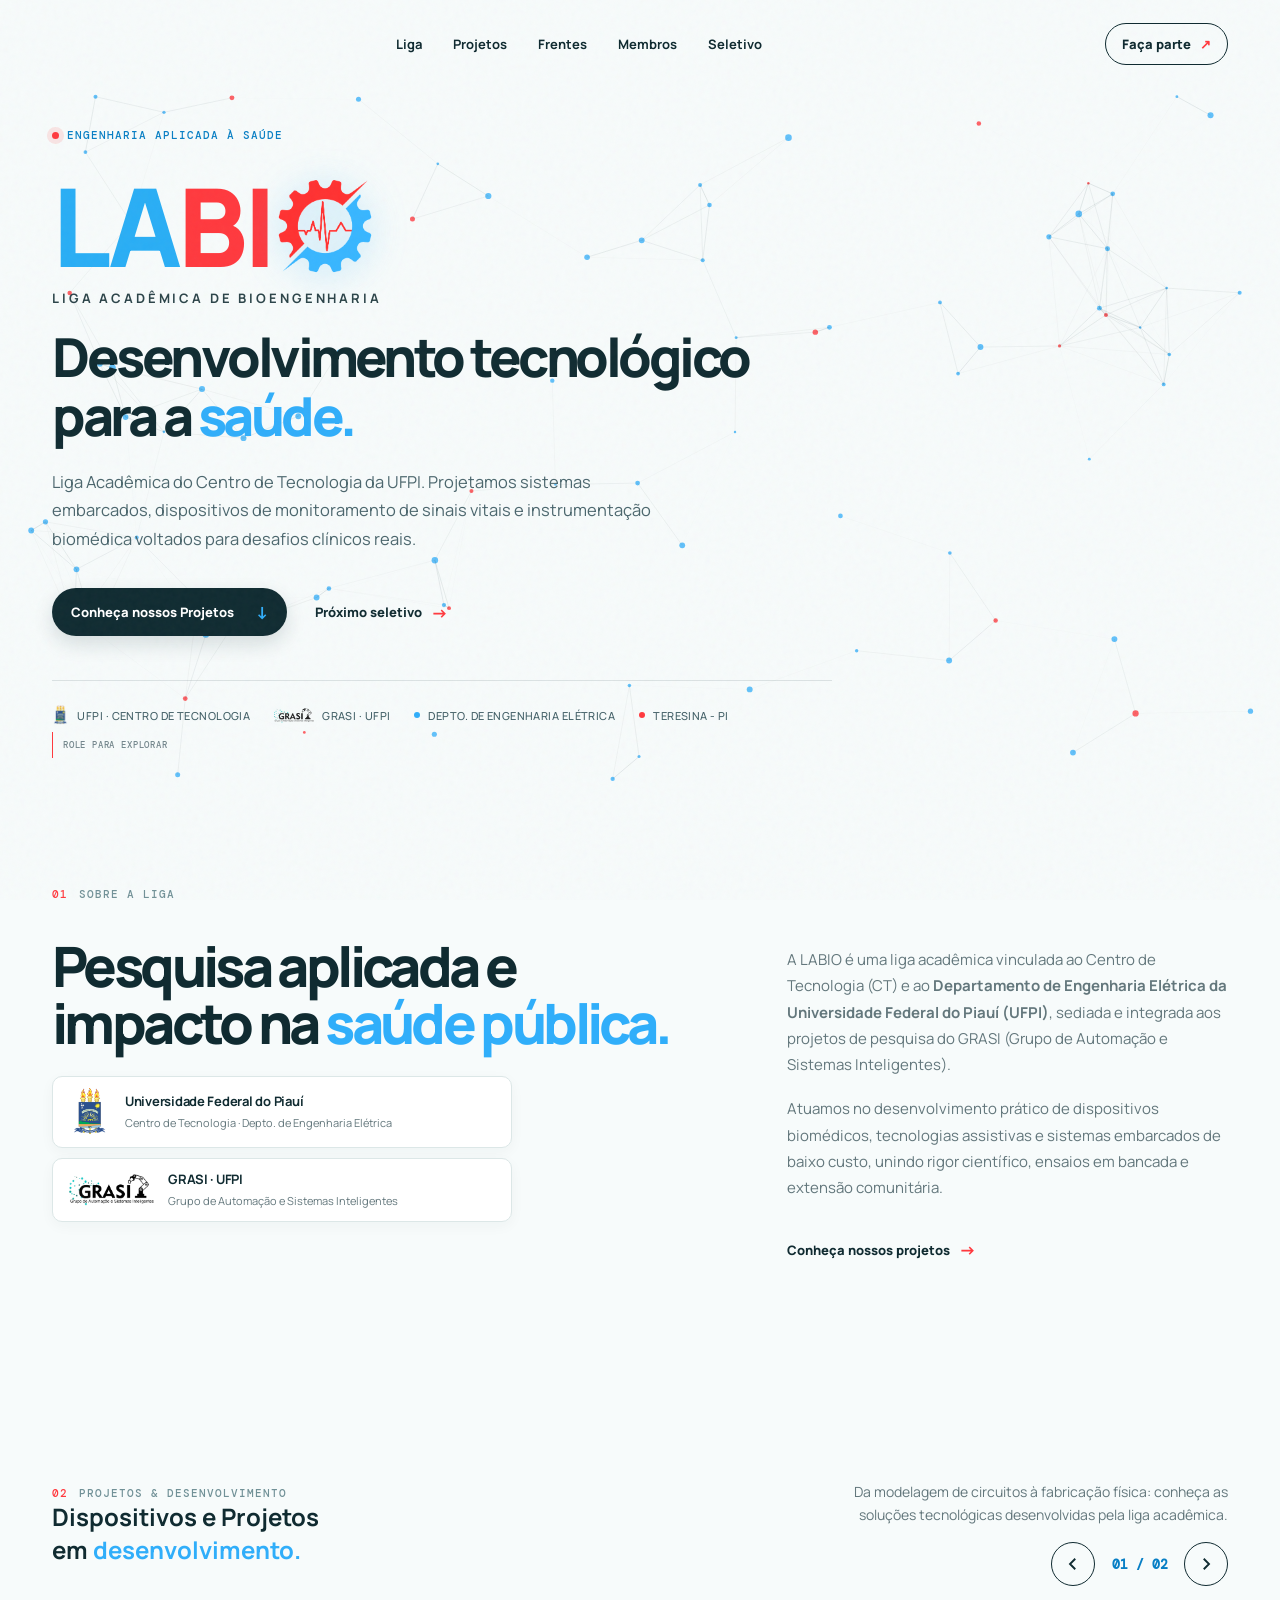
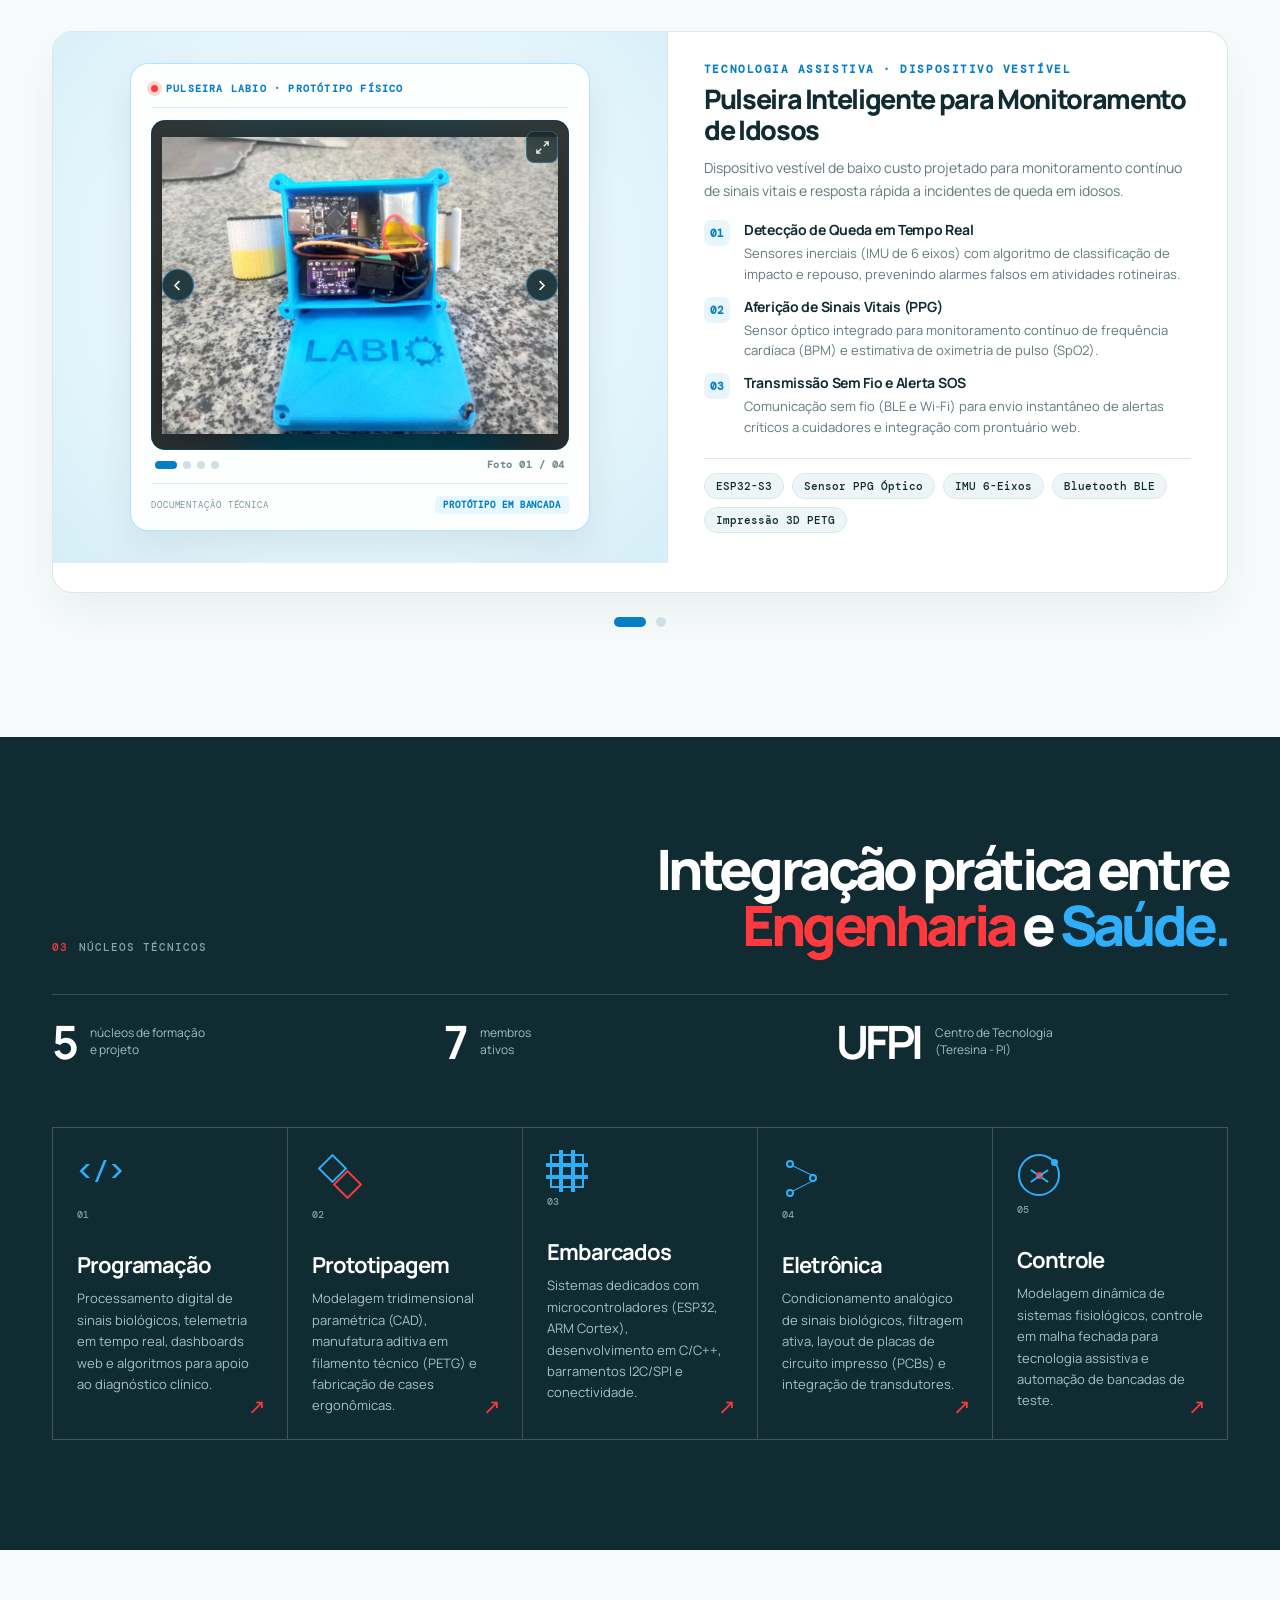
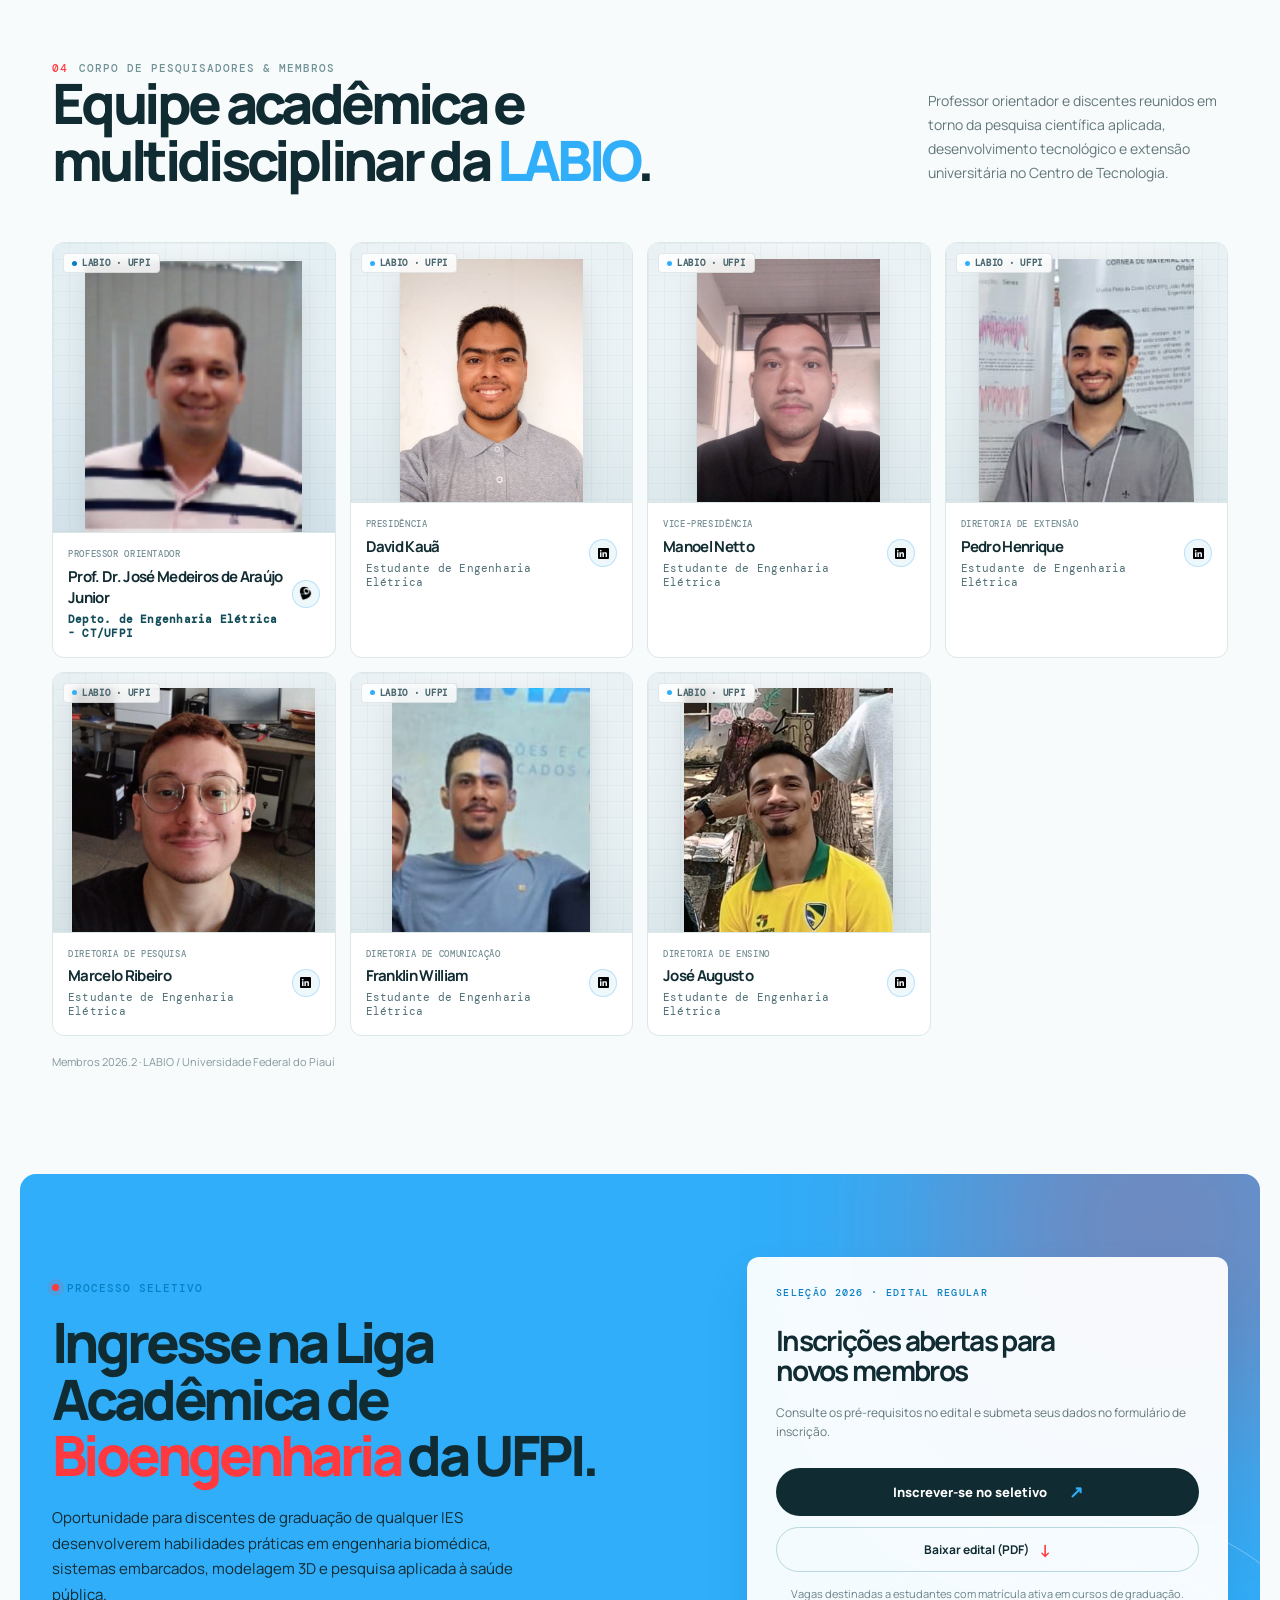
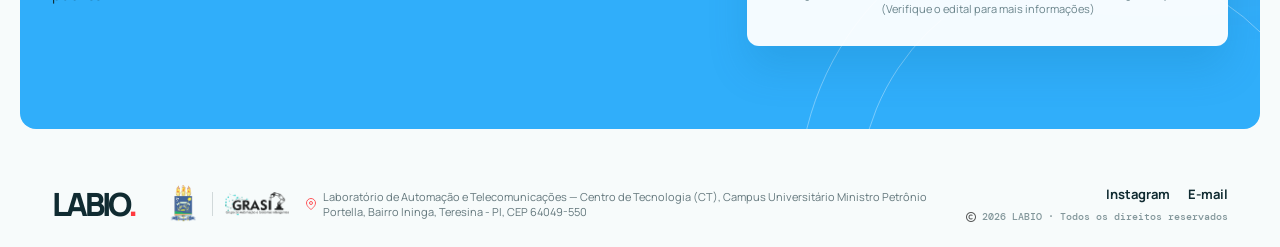
==== commit 9f7f943f: "new text" ====
--- a/index.html
+++ b/index.html
@@ -43,7 +43,7 @@
           </h1>
           <p class="hero-subbrand">LIGA ACADÊMICA DE BIOENGENHARIA</p>
           <p class="hero-slogan">Desenvolvimento tecnológico para a <em>saúde.</em></p>
-          <p class="hero-text">Somos a Liga Acadêmica de Bioengenharia da Universidade Federal do Piauí (UFPI). Transformamos conhecimento em tecnologia, protótipos funcionais e pesquisa com foco no avanço da saúde pública.</p>
+          <p class="hero-text">Liga Acadêmica do Centro de Tecnologia da UFPI. Projetamos sistemas embarcados, dispositivos de monitoramento de sinais vitais e instrumentação biomédica voltados para desafios clínicos reais.</p>
           <div class="hero-actions">
             <a class="button button-primary" href="#projetos">Conheça nossos Projetos <span>↓</span></a>
             <a class="text-link" href="#seletivo">Próximo seletivo <span>→</span></a>
@@ -106,10 +106,10 @@
         <div class="projects-top reveal">
           <div>
             <div class="section-label"><span>02</span> PROJETOS &amp; DESENVOLVIMENTO</div>
-            <h2>Dispositivos biomédicos<br />em <em>desenvolvimento.</em></h2>
+            <h2>Dispositivos e Projetos<br />em <em>desenvolvimento.</em></h2>
           </div>
           <div class="carousel-controls-wrapper">
-            <p class="projects-desc">Da modelagem de circuitos à fabricação física: conheça as soluções tecnológicas desenvolvidas no laboratório da LABIO.</p>
+            <p class="projects-desc">Da modelagem de circuitos à fabricação física: conheça as soluções tecnológicas desenvolvidas pela liga acadêmica.</p>
             <div class="carousel-nav" aria-label="Controles do carrossel">
               <button class="carousel-btn prev" id="carousel-prev-btn" type="button" aria-label="Projeto anterior">
                 <svg width="18" height="18" viewBox="0 0 24 24" fill="none" stroke="currentColor" stroke-width="2.5"><path d="M15 19l-7-7 7-7"/></svg>
@@ -328,7 +328,7 @@
                 <div class="slide-content">
                   <div class="project-tag">PESQUISA &amp; INOVAÇÃO · CT / UFPI</div>
                   <h3 class="project-title">Dispositivo Biomédico em Fase Laboratorial</h3>
-                  <p class="project-lead">Nova frente de pesquisa aplicada voltada para tecnologia assistiva e reabilitação física, conduzida pelos pesquisadores e orientadores da LABIO junto aos laboratórios do GRASI no Centro de Tecnologia da UFPI.</p>
+                  <p class="project-lead">Nova frente de pesquisa aplicada voltada para tecnologia assistiva, conduzida pelos pesquisadores da LABIO junto aos laboratórios do GRASI no Centro de Tecnologia da UFPI.</p>
                   
                   <div class="progress-notice-box">
                     <div class="progress-notice-item">
@@ -398,7 +398,7 @@
           </div>
           <div class="numbers areas-numbers reveal">
             <div><strong>5</strong><span>núcleos de formação<br />e projeto</span></div>
-            <div><strong>7</strong><span>membros<br />produzindo</span></div>
+            <div><strong>7</strong><span>membros<br />ativos</span></div>
             <div><strong>UFPI</strong><span>Centro de Tecnologia<br />(Teresina - PI)</span></div>
           </div>
           <div class="areas-grid">
@@ -447,7 +447,7 @@
             <div class="section-label"><span>04</span> CORPO DE PESQUISADORES &amp; MEMBROS</div>
             <h2>Equipe acadêmica e<br />multidisciplinar da<em> LABIO</em><span>.</span></h2>
           </div>
-          <p>Discentes e docentes reunidos em torno da pesquisa científica aplicada, desenvolvimento tecnológico e extensão universitária no Centro de Tecnologia.</p>
+          <p>Professor orientador e discentes reunidos em torno da pesquisa científica aplicada, desenvolvimento tecnológico e extensão universitária no Centro de Tecnologia.</p>
         </div>
         <div class="member-grid">
           <article class="member-card lead reveal">
@@ -563,7 +563,7 @@
             </div>
           </article>
         </div>
-        <p class="member-note reveal">Membros discentes e pesquisadores · GRASI / Centro de Tecnologia — Universidade Federal do Piauí</p>
+        <p class="member-note reveal">Membros 2026.2 · LABIO / Universidade Federal do Piauí</p>
       </section>
 
       <section class="selection section-shell" id="seletivo">
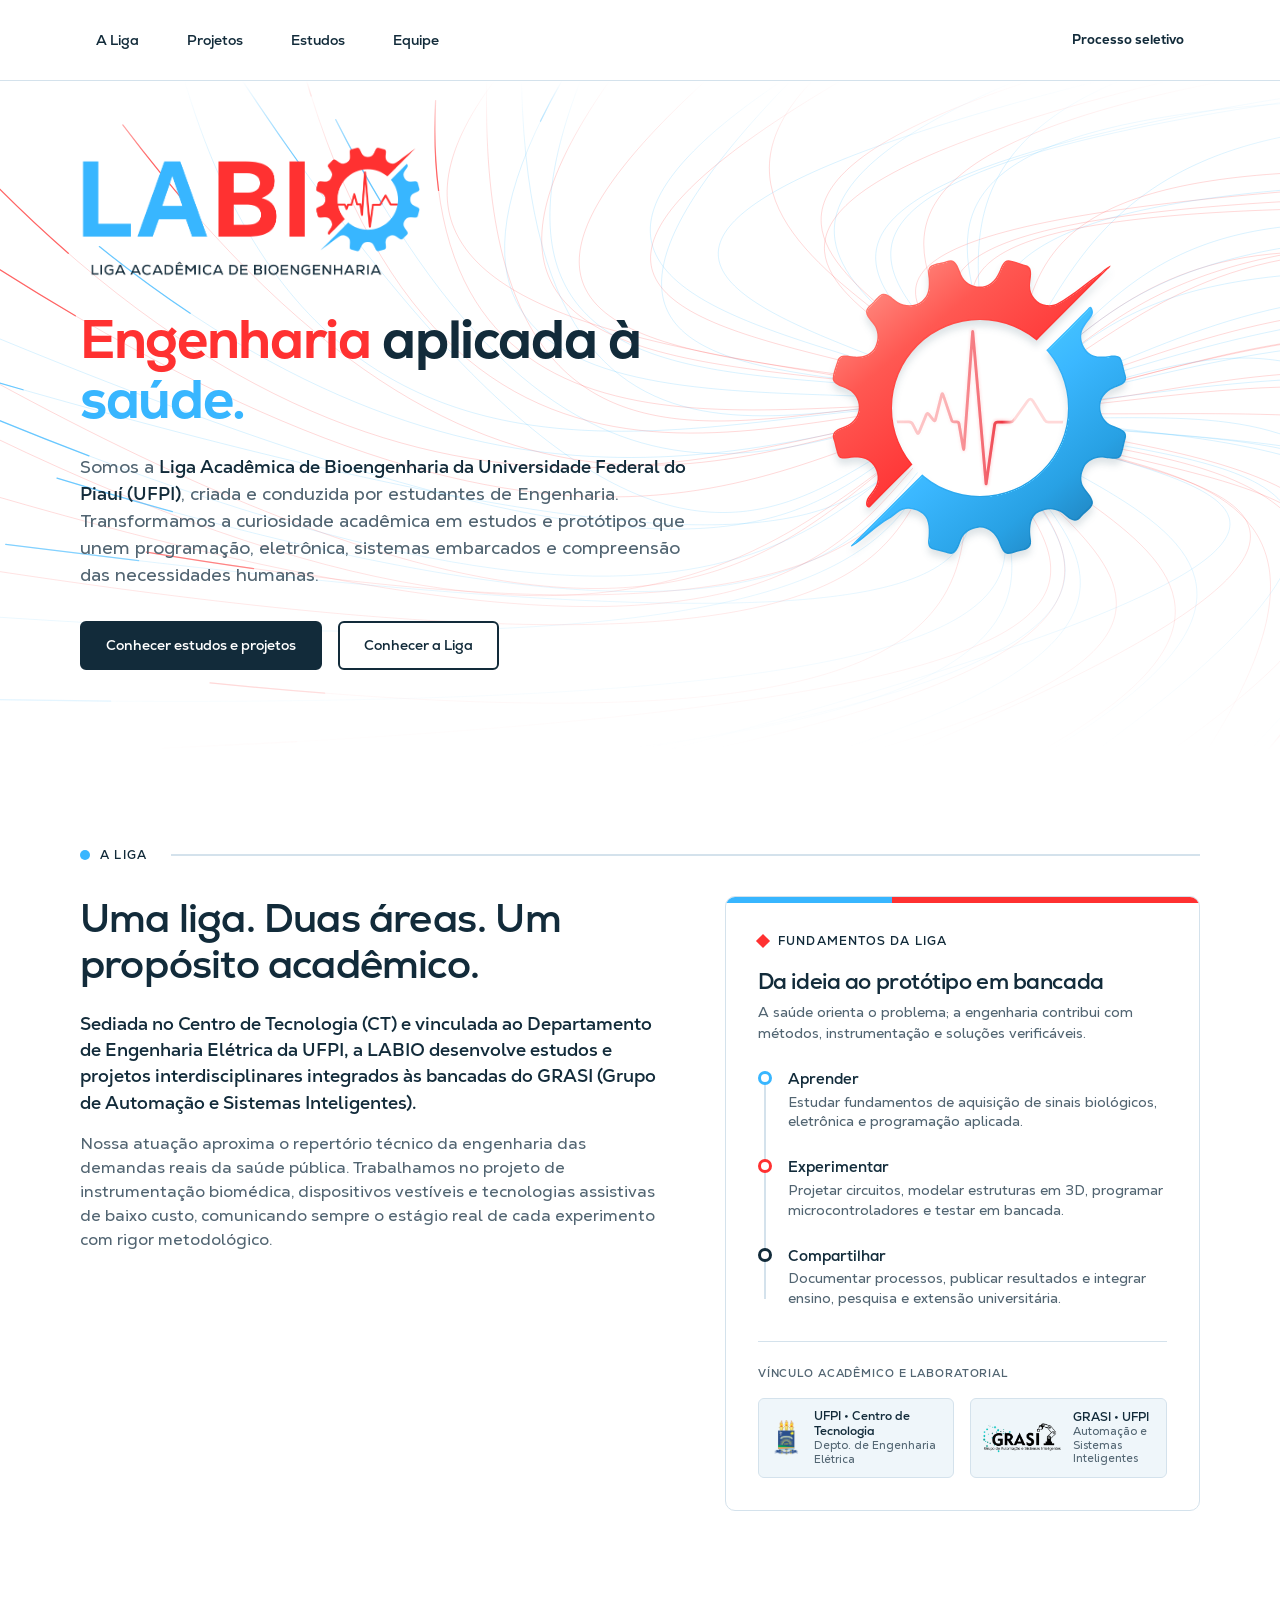
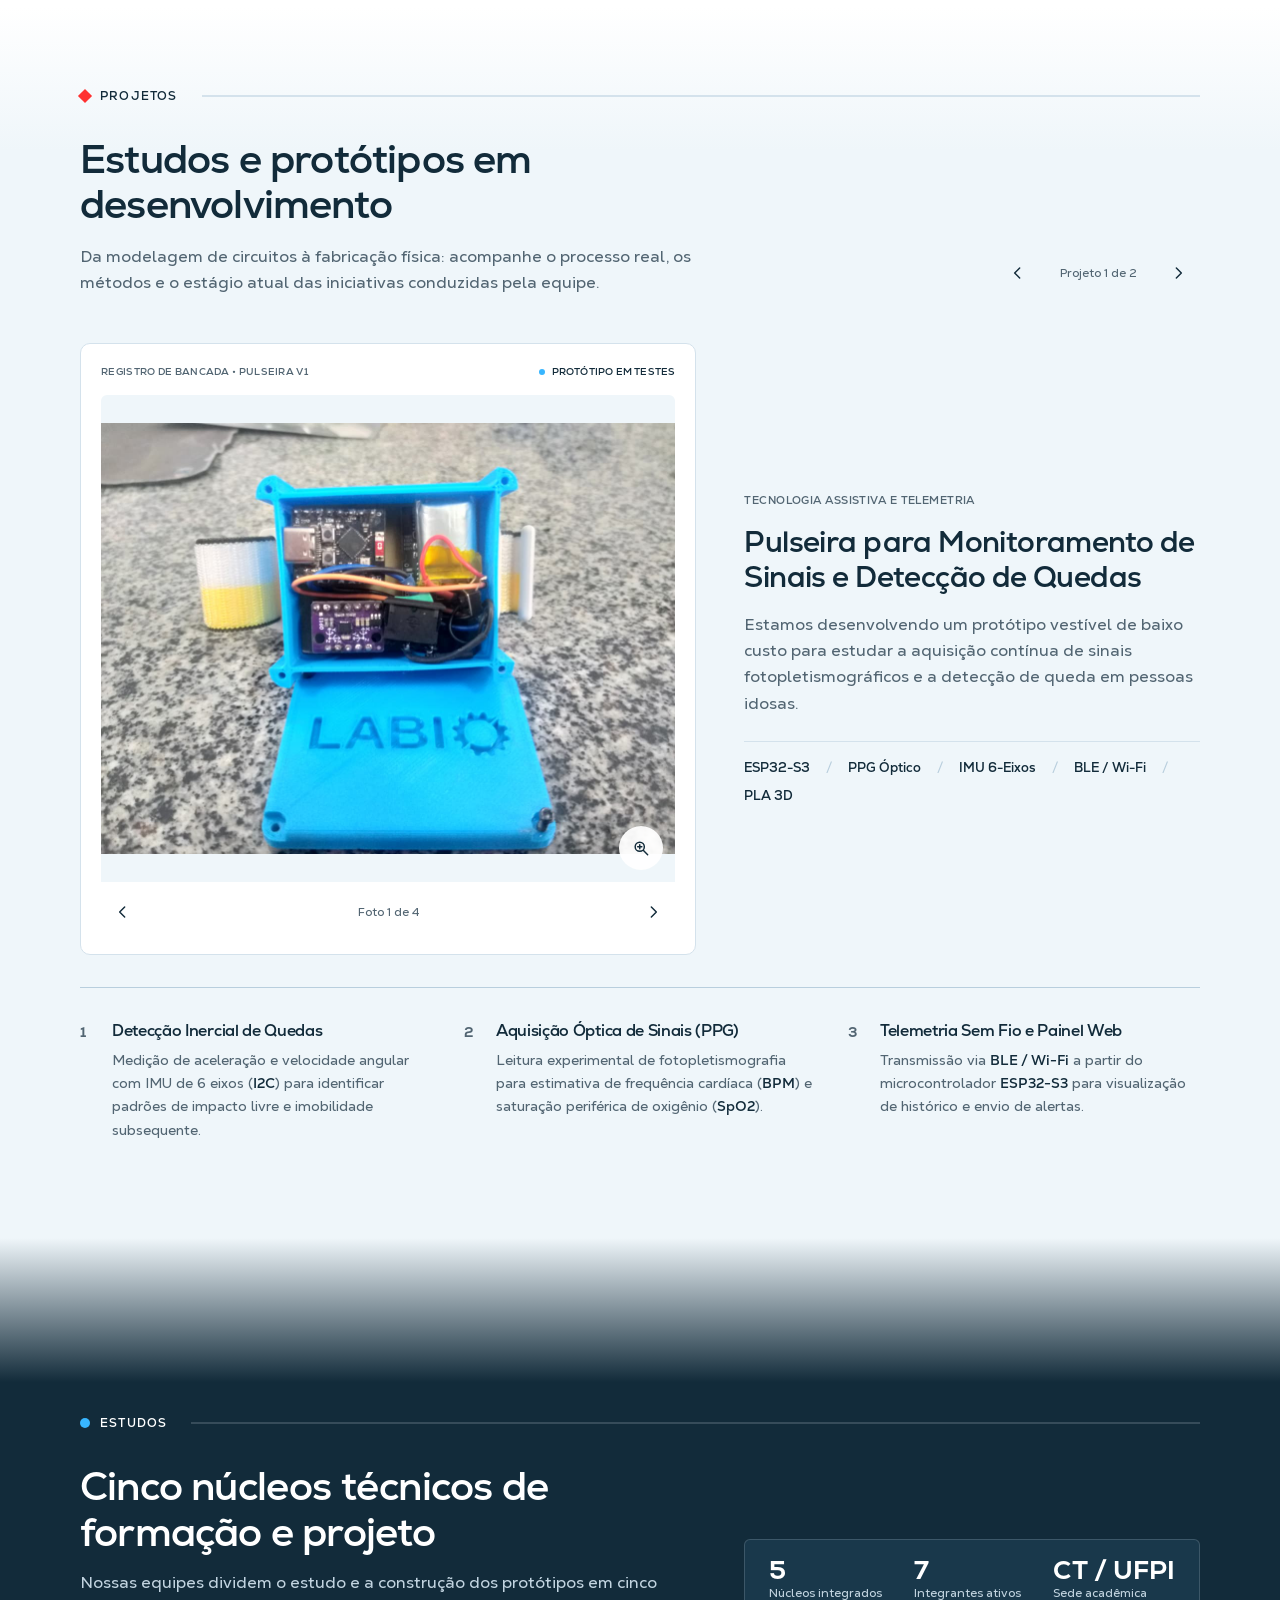
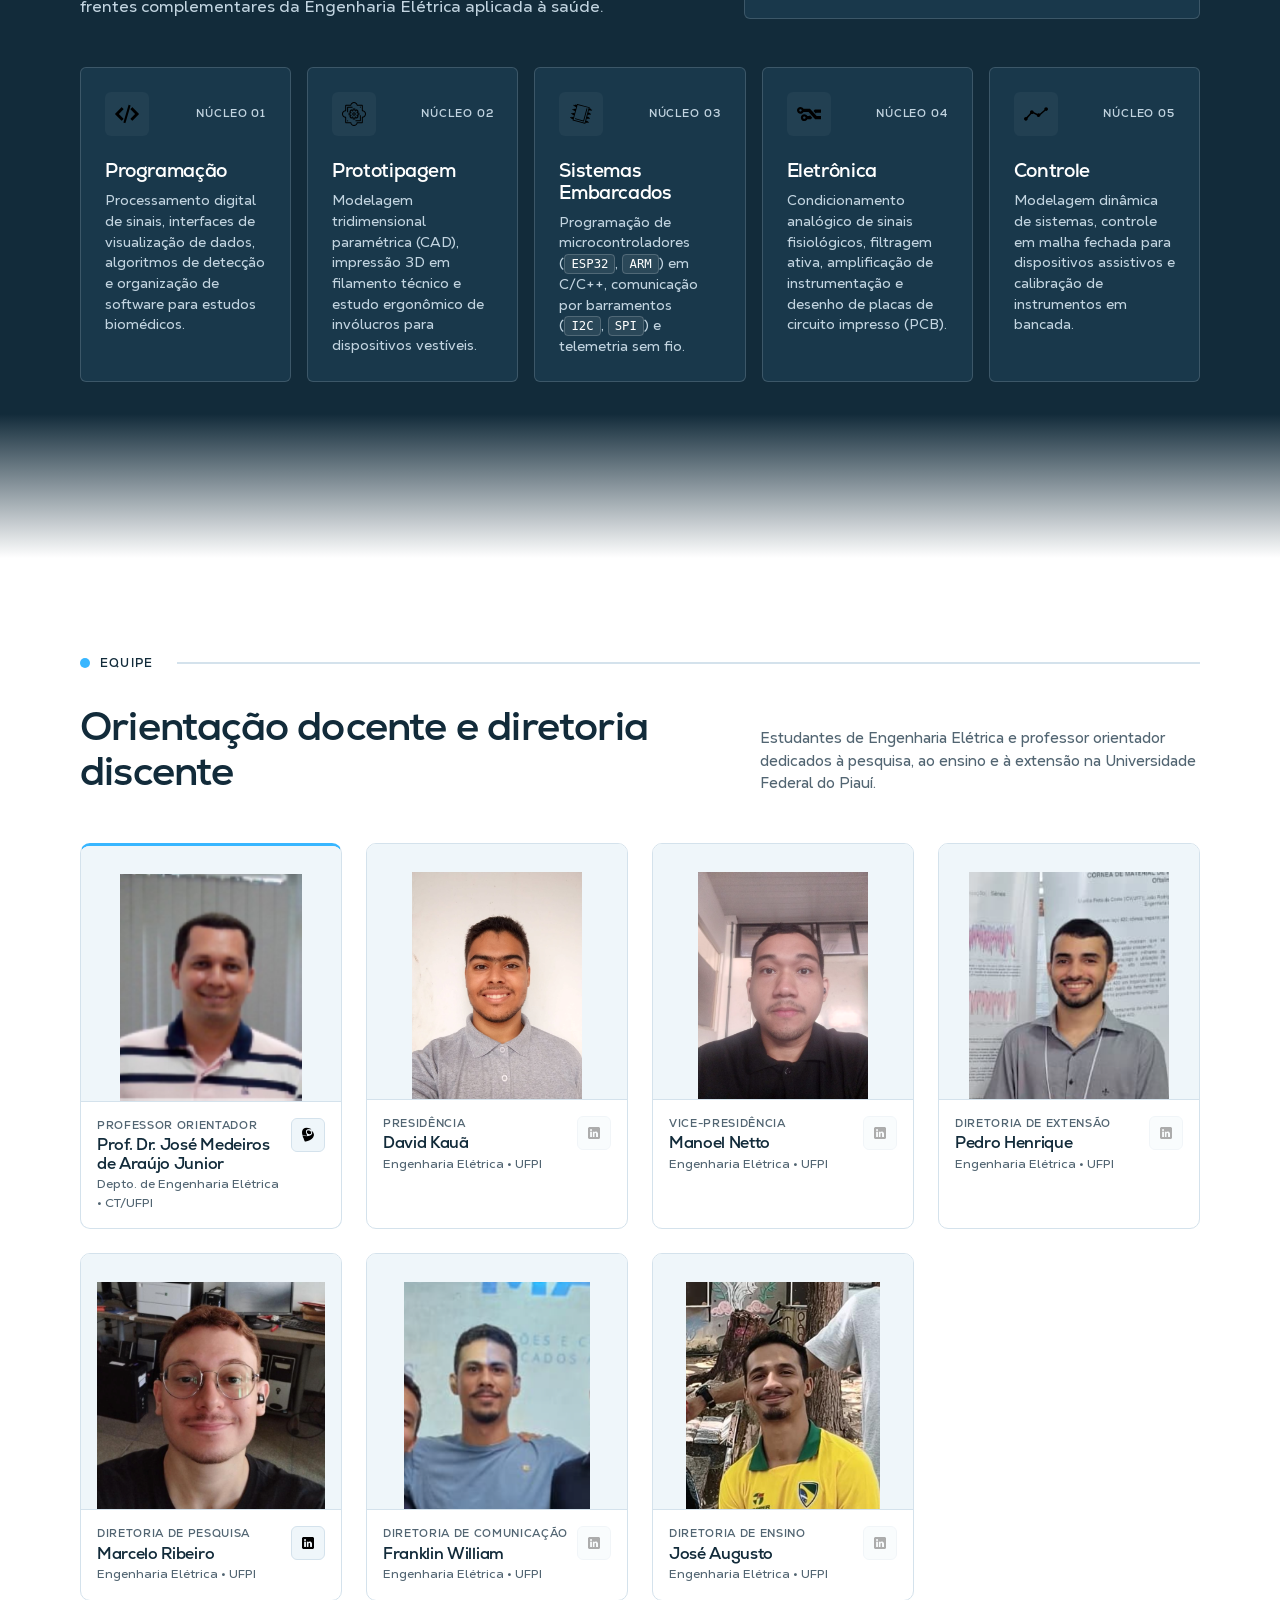
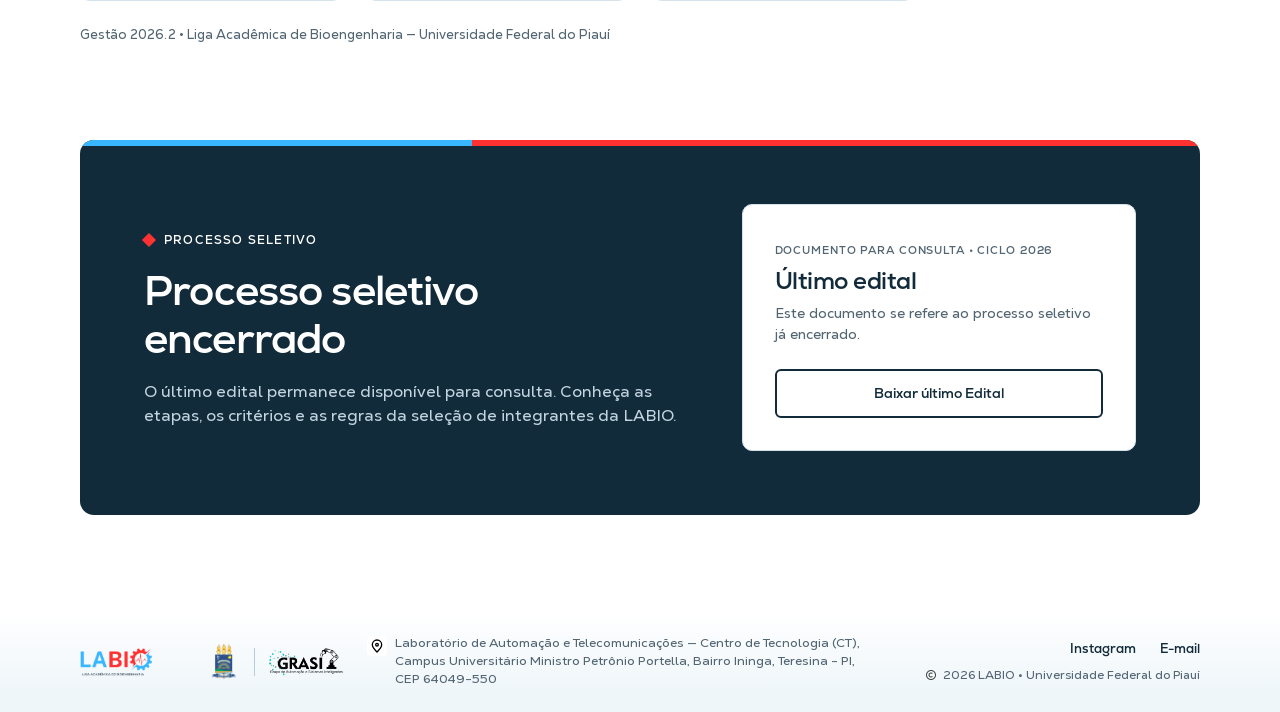
==== commit 24634858: "minor changes" ====
--- a/index.html
+++ b/index.html
@@ -3,614 +3,754 @@
   <head>
     <meta charset="UTF-8" />
     <meta name="viewport" content="width=device-width, initial-scale=1.0, viewport-fit=cover" />
-    <meta name="theme-color" content="#f7fbfb" />
-    <meta name="apple-mobile-web-app-capable" content="yes" />
-    <meta name="apple-mobile-web-app-status-bar-style" content="default" />
-    <meta name="description" content="LABIO — Liga Acadêmica de Bioengenharia." />
-    <title>LABIO — Liga Acadêmica de Bioengenharia</title>
-    <link rel="icon" type="image/png" sizes="32x32" href="images/favicon-32x32.png" />
-    <link rel="icon" type="image/png" sizes="16x16" href="images/favicon-16x16.png" />
-    <link rel="apple-touch-icon" sizes="180x180" href="images/apple-touch-icon.png" />
-    <link rel="shortcut icon" href="images/favicon.ico" />
-    <link rel="preconnect" href="https://fonts.googleapis.com" />
-    <link rel="preconnect" href="https://fonts.gstatic.com" crossorigin />
-    <link href="https://fonts.googleapis.com/css2?family=DM+Mono:wght@400;500&family=Manrope:wght@400;500;600;700;800&display=swap" rel="stylesheet" />
-    <link rel="stylesheet" href="styles.css" />
+    <meta name="theme-color" content="#FFFFFF" />
+    <meta name="description" content="LABIO — Liga Acadêmica de Bioengenharia da Universidade Federal do Piauí (UFPI). Estudantes de Engenharia Elétrica conectando programação, eletrônica e saúde em estudos e projetos." />
+    <title>LABIO | Liga Acadêmica de Bioengenharia — UFPI</title>
+    <link rel="icon" type="image/png" sizes="32x32" href="assets/images/brand/favicon-32x32.png" />
+    <link rel="icon" type="image/png" sizes="16x16" href="assets/images/brand/favicon-16x16.png" />
+    <link rel="apple-touch-icon" sizes="180x180" href="assets/images/brand/apple-touch-icon.png" />
+    <link rel="shortcut icon" href="assets/images/brand/favicon.ico" />
+    <link rel="preload" href="assets/fonts/NexaPro_Trial-Bold.otf?v=2" as="font" type="font/otf" crossorigin />
+    <link rel="preload" href="assets/fonts/NexaPro_Trial-ExtraBold.otf?v=2" as="font" type="font/otf" crossorigin />
+    <link rel="preload" href="assets/fonts/NexaTextPro_Trial_Variable-Regular.ttf?v=2" as="font" type="font/ttf" crossorigin />
+    <link rel="stylesheet" href="assets/css/styles.css?v=29" />
   </head>
   <body>
-    <div class="page-noise" aria-hidden="true"></div>
     <header class="header" id="inicio">
-      <nav class="nav" aria-label="Navegação principal">
-        <a href="#sobre">Liga</a>
-        <a href="#projetos">Projetos</a>
-        <a href="#frentes">Frentes</a>
-        <a href="#membros">Membros</a>
-        <a href="#seletivo">Seletivo</a>
-      </nav>
-      <a class="nav-cta" href="#seletivo">Faça parte <span>↗</span></a>
-      <button class="menu-button" type="button" aria-label="Abrir menu" aria-expanded="false">
-        <span></span><span></span>
-      </button>
+      <div class="header-inner section-shell">
+        <nav class="nav" id="main-nav" aria-label="Navegação principal">
+          <a class="header-button" href="#sobre">
+            <span class="header-button-sizer" aria-hidden="true">A Liga</span>
+            <span class="header-button-layer" aria-hidden="true"></span>
+            <span class="header-button-face">A Liga</span>
+          </a>
+          <a class="header-button" href="#projetos">
+            <span class="header-button-sizer" aria-hidden="true">Projetos</span>
+            <span class="header-button-layer" aria-hidden="true"></span>
+            <span class="header-button-face">Projetos</span>
+          </a>
+          <a class="header-button" href="#frentes">
+            <span class="header-button-sizer" aria-hidden="true">Estudos</span>
+            <span class="header-button-layer" aria-hidden="true"></span>
+            <span class="header-button-face">Estudos</span>
+          </a>
+          <a class="header-button" href="#membros">
+            <span class="header-button-sizer" aria-hidden="true">Equipe</span>
+            <span class="header-button-layer" aria-hidden="true"></span>
+            <span class="header-button-face">Equipe</span>
+          </a>
+        </nav>
+
+        <div class="header-actions">
+          <button class="header-button menu-button" type="button" aria-label="Abrir menu" aria-expanded="false" aria-controls="main-nav">
+            <span class="header-button-sizer" aria-hidden="true"></span>
+            <span class="header-button-layer" aria-hidden="true"></span>
+            <span class="header-button-face" aria-hidden="true">
+              <span></span>
+              <span></span>
+            </span>
+          </button>
+          <a class="header-button header-button-primary nav-cta" href="#seletivo">
+            <span class="header-button-sizer" aria-hidden="true">Processo seletivo</span>
+            <span class="header-button-layer" aria-hidden="true"></span>
+            <span class="header-button-face">Processo seletivo</span>
+          </a>
+        </div>
+      </div>
     </header>
 
     <main>
-      <section class="hero section-shell aether-hero hero-clean-v2">
-        <canvas id="aether-canvas" class="aether-canvas" aria-hidden="true"></canvas>
-        <div class="hero-copy reveal">
-          <p class="eyebrow"><span class="live-dot"></span> Engenharia aplicada à saúde</p>
-          <h1 class="hero-name">
-            <span class="labio-blue">LA</span><span class="labio-red">BI</span><span class="labio-emblem-wrap"><img src="images/labio-emblema-o.png" alt="O" class="labio-emblem" /></span>
-          </h1>
-          <p class="hero-subbrand">LIGA ACADÊMICA DE BIOENGENHARIA</p>
-          <p class="hero-slogan">Desenvolvimento tecnológico para a <em>saúde.</em></p>
-          <p class="hero-text">Liga Acadêmica do Centro de Tecnologia da UFPI. Projetamos sistemas embarcados, dispositivos de monitoramento de sinais vitais e instrumentação biomédica voltados para desafios clínicos reais.</p>
-          <div class="hero-actions">
-            <a class="button button-primary" href="#projetos">Conheça nossos Projetos <span>↓</span></a>
-            <a class="text-link" href="#seletivo">Próximo seletivo <span>→</span></a>
-          </div>
-
-          <!-- Faixa de Credenciais Institucionais UFPI & GRASI -->
-          <div class="hero-institutional-strip">
-            <div class="hero-inst-item">
-              <img src="images/brasao_ufpi.png" alt="Brasão da UFPI" class="inst-crest" />
-              <span>UFPI · CENTRO DE TECNOLOGIA</span>
-            </div>
-            <div class="hero-inst-item">
-              <img src="images/grasi_logo_transparent.png" alt="Logo GRASI" class="inst-grasi-logo" />
-              <span>GRASI · UFPI</span>
-            </div>
-            <div class="hero-inst-item">
-              <span class="inst-dot"></span>
-              <span>DEPTO. DE ENGENHARIA ELÉTRICA</span>
-            </div>
-            <div class="hero-inst-item">
-              <span class="inst-dot dot-red"></span>
-              <span>TERESINA - PI</span>
-            </div>
-          </div>
-        </div>
-        <a class="scroll-cue" href="#sobre"><span></span> role para explorar</a>
+      <section class="hero" aria-labelledby="hero-heading">
+        <svg class="hero-flows" aria-hidden="true" focusable="false" viewBox="0 0 1 1" preserveAspectRatio="none" fill="none">
+          <defs>
+            <mask id="hero-flow-mask" x="0" y="0" width="1" height="1" maskUnits="userSpaceOnUse" style="mask-type: luminance">
+              <rect class="hero-flow-mask-area" width="1" height="1" fill="white" />
+              <circle class="hero-flow-gear-mask" r="1" fill="black" />
+            </mask>
+          </defs>
+          <g class="hero-flow-tracks" mask="url(#hero-flow-mask)"></g>
+          <g class="hero-flow-streams" mask="url(#hero-flow-mask)"></g>
+        </svg>
+        <div class="section-shell hero-grid">
+          <div class="hero-main">
+            <div class="brand-signature-box">
+              <img
+                src="assets/images/brand/labio-logo.png?v=7"
+                alt="LABIO — Liga Acadêmica de Bioengenharia"
+                class="brand-signature-img"
+                width="340"
+                height="133"
+              />
+            </div>
+            <h1 id="hero-heading" class="hero-title"><span class="hero-title-red">Engenharia</span> aplicada à <span class="hero-title-blue">saúde.</span></h1>
+
+            <p class="hero-lead">
+              Somos a <strong>Liga Acadêmica de Bioengenharia da Universidade Federal do Piauí (UFPI)</strong>, criada e conduzida por estudantes de Engenharia. Transformamos a curiosidade acadêmica em estudos e protótipos que unem programação, eletrônica, sistemas embarcados e compreensão das necessidades humanas.
+            </p>
+
+            <div class="hero-actions">
+              <a class="button button-night" href="#projetos">Conhecer estudos e projetos</a>
+              <a class="button button-outline" href="#sobre">Conhecer a Liga</a>
+            </div>
+          </div>
+          <div class="hero-emblem">
+            <div class="emblem-wheel" aria-hidden="true">
+              <svg class="emblem-wheel-svg" xmlns="http://www.w3.org/2000/svg" viewBox="-64.5 -63.5 420 420" width="420" height="420" focusable="false" shape-rendering="geometricPrecision">
+                <defs>
+                  <clipPath id="labio-gear-opening" clipPathUnits="userSpaceOnUse">
+                    <path fill-rule="evenodd" clip-rule="evenodd" d="M -65 -64 H 356 V 357 H -65 Z M 229.5 146.5 A 84 84 0 1 0 61.5 146.5 A 84 84 0 1 0 229.5 146.5 Z" />
+                  </clipPath>
+                  <linearGradient id="labio-red-material" gradientUnits="userSpaceOnUse" x1="35" y1="15" x2="255" y2="280">
+                    <stop offset="0" stop-color="#ff8d82" />
+                    <stop offset=".24" stop-color="#ff504a" />
+                    <stop offset=".5" stop-color="#ff3131" />
+                    <stop offset=".8" stop-color="#dc2938" />
+                    <stop offset="1" stop-color="#b62235" />
+                  </linearGradient>
+                  <linearGradient id="labio-blue-material" gradientUnits="userSpaceOnUse" x1="35" y1="15" x2="255" y2="280">
+                    <stop offset="0" stop-color="#aceaff" />
+                    <stop offset=".24" stop-color="#63cdff" />
+                    <stop offset=".5" stop-color="#38b6ff" />
+                    <stop offset=".8" stop-color="#2099dc" />
+                    <stop offset="1" stop-color="#1674ad" />
+                  </linearGradient>
+                  <filter id="labio-gear-finish" x="-64.5" y="-63.5" width="420" height="420" filterUnits="userSpaceOnUse" color-interpolation-filters="sRGB">
+                    <feGaussianBlur in="SourceAlpha" stdDeviation="3.5" result="soft-shadow" />
+                    <feOffset in="soft-shadow" dy="6" result="lower-shadow" />
+                    <feFlood flood-color="#163e56" flood-opacity=".14" result="shadow-color" />
+                    <feComposite in="shadow-color" in2="lower-shadow" operator="in" result="contact-shadow" />
+                    <feGaussianBlur in="SourceAlpha" stdDeviation=".7" result="edge-height" />
+                    <feSpecularLighting in="edge-height" surfaceScale="2.2" specularConstant=".45" specularExponent="22" lighting-color="#ffffff" result="edge-light">
+                      <feDistantLight azimuth="225" elevation="45" />
+                    </feSpecularLighting>
+                    <feComposite in="edge-light" in2="SourceAlpha" operator="in" result="bounded-light" />
+                    <feComposite in="SourceGraphic" in2="bounded-light" operator="arithmetic" k1="0" k2="1" k3=".4" k4="0" result="satin-face" />
+                    <feMerge>
+                      <feMergeNode in="contact-shadow" />
+                      <feMergeNode in="satin-face" />
+                    </feMerge>
+                  </filter>
+                </defs>
+                <g class="emblem-material" filter="url(#labio-gear-finish)">
+                  <g class="emblem-rotor">
+                    <g clip-path="url(#labio-gear-opening)">
+                      <path fill="url(#labio-red-material)" d="M 270.00 10.46 C 265.59 12.40 261.97 16.58 258.00 19.28 C 248.08 26.04 238.98 33.95 229.00 40.65 C 222.54 44.99 217.33 49.26 209.00 48.26 C 200.10 47.19 193.23 38.75 193.25 30.00 C 193.27 24.70 195.52 18.03 193.39 13.00 C 192.35 10.55 189.27 9.90 187.00 9.42 C 182.38 8.45 177.68 6.00 173.00 5.50 C 168.09 4.98 165.81 11.46 164.39 15.00 C 161.48 22.26 156.42 29.44 148.00 30.47 C 139.27 31.55 131.07 27.10 127.55 19.00 C 125.82 15.03 123.34 5.85 118.00 5.53 C 115.39 5.37 112.57 7.01 110.00 7.48 C 106.47 8.13 98.26 9.27 96.63 13.00 C 95.19 16.29 96.22 19.59 96.44 23.00 C 96.94 30.86 96.88 39.01 90.00 44.33 C 82.91 49.81 74.45 49.30 67.00 45.20 C 62.41 42.67 58.77 37.12 53.00 37.50 C 49.43 37.74 45.40 43.70 43.00 46.10 C 41.15 47.95 37.64 50.41 36.91 53.00 C 35.24 58.94 42.87 64.30 45.33 69.00 C 48.54 75.13 48.29 81.82 45.40 88.00 C 41.76 95.81 32.79 98.04 25.00 97.35 C 20.81 96.98 15.95 95.38 12.00 97.47 C 10.10 98.47 9.72 100.14 9.13 102.00 C 7.59 106.86 5.21 112.91 4.86 118.00 C 4.48 123.63 13.02 126.00 17.00 127.57 C 24.68 130.59 29.99 137.59 29.79 146.00 C 29.62 153.58 24.98 160.30 18.00 163.29 C 14.03 165.00 7.45 166.80 5.43 171.00 C 4.14 173.66 5.68 176.34 6.36 179.00 C 7.20 182.32 7.84 185.74 8.88 189.00 C 9.35 190.45 9.68 191.80 10.67 193.00 C 12.06 194.69 15.07 194.97 17.00 194.68 C 20.63 194.13 25.36 193.58 29.00 193.67 C 33.67 193.79 38.77 195.74 42.00 199.13 C 47.30 204.70 49.42 212.67 46.44 220.00 C 44.67 224.35 41.06 228.11 38.49 232.00 C 37.10 234.10 35.17 240.30 39.00 241.52 C 40.20 241.90 41.27 240.20 42.00 239.47 C 44.33 237.13 46.66 234.79 49.00 232.46 C 57.35 224.15 65.67 215.80 74.00 207.47 C 76.15 205.31 78.30 203.15 80.46 201.00 C 80.82 200.64 82.29 199.50 82.29 199.00 C 82.29 198.43 81.05 197.44 80.73 197.00 C 79.51 195.31 78.08 193.73 77.00 191.94 C 73.11 185.49 69.52 179.20 67.19 172.00 C 66.43 169.67 65.79 167.39 65.20 165.00 C 65.04 164.35 64.10 162.90 65.00 162.47 C 66.00 161.98 67.91 162.33 69.00 162.33 C 71.67 162.33 74.33 162.33 77.00 162.33 C 78.11 162.33 79.97 161.99 81.00 162.46 C 81.55 162.71 82.09 164.39 82.31 165.00 C 83.08 167.17 85.24 176.66 89.00 173.68 C 90.88 172.18 91.74 168.24 92.42 166.00 C 92.63 165.29 93.01 162.90 94.00 162.67 C 96.43 162.09 102.15 164.22 103.37 161.00 C 105.06 156.55 105.82 151.57 107.22 147.00 C 107.41 146.36 107.73 142.72 109.00 142.72 C 109.29 142.72 109.83 146.02 110.00 146.41 C 111.82 150.68 111.97 155.66 113.65 160.00 C 114.58 162.42 119.06 161.50 121.00 161.50 C 121.44 161.50 123.00 161.34 123.20 162.00 C 124.18 165.38 124.18 169.50 124.65 173.00 C 125.13 176.67 125.98 180.32 126.40 184.00 C 126.68 186.44 126.96 191.61 131.00 189.43 C 132.19 188.78 132.21 186.11 132.29 185.00 C 132.54 181.34 132.51 177.65 132.93 174.00 C 134.71 158.18 135.72 141.91 136.45 126.00 C 136.68 120.99 137.31 116.01 137.47 111.00 C 137.49 110.62 137.63 106.80 138.00 106.80 C 138.41 106.80 138.20 107.60 138.27 108.00 C 138.56 109.65 138.55 111.34 138.68 113.00 C 139.23 119.66 140.19 126.32 140.50 133.00 C 141.53 155.04 145.43 176.96 146.46 199.00 C 146.73 204.61 147.15 210.44 147.90 216.00 C 148.08 217.35 147.87 220.51 149.00 221.35 C 153.66 224.82 154.17 215.82 154.43 213.00 C 155.56 200.61 158.48 188.39 159.50 176.00 C 159.77 172.66 160.18 168.79 161.00 165.56 C 161.17 164.88 161.14 162.87 162.00 162.67 C 166.13 161.68 171.74 162.67 176.00 162.67 C 177.42 162.67 179.60 163.15 180.61 162.00 C 182.28 160.10 183.56 157.24 184.72 155.00 C 186.33 151.89 188.61 149.13 190.18 146.00 C 190.69 144.98 192.68 140.33 194.00 141.16 C 195.11 141.85 196.20 144.85 196.78 146.00 C 198.70 149.80 201.34 153.27 203.38 157.00 C 204.05 158.23 204.83 160.61 206.00 161.43 C 207.37 162.40 209.40 162.00 211.00 162.00 C 214.33 162.00 217.67 162.00 221.00 162.00 C 221.93 162.00 224.21 162.41 225.00 161.88 C 225.67 161.43 225.81 158.69 225.64 158.00 C 225.22 156.32 222.33 157.00 221.00 157.00 C 218.33 157.00 215.67 157.00 213.00 157.00 C 211.74 157.00 210.12 157.35 209.00 156.59 C 207.84 155.79 207.01 153.22 206.38 152.00 C 203.94 147.27 201.18 141.78 198.00 137.52 C 196.81 135.94 195.70 131.95 193.00 132.55 C 190.75 133.06 189.11 137.19 188.22 139.00 C 186.00 143.48 182.98 147.61 180.60 152.00 C 179.82 153.44 178.64 156.95 177.00 157.60 C 175.95 158.01 174.12 157.67 173.00 157.67 C 169.67 157.67 166.33 157.67 163.00 157.67 C 161.45 157.67 159.32 157.25 158.00 158.28 C 155.97 159.87 156.52 162.65 156.00 164.94 C 154.52 171.47 154.29 178.38 153.30 185.00 C 152.99 187.01 152.63 188.97 152.40 191.00 C 152.38 191.15 152.17 193.28 152.00 193.28 C 150.61 193.28 150.59 187.68 150.55 187.00 C 150.17 180.32 149.32 173.66 148.71 167.00 C 146.43 142.07 145.39 116.82 142.16 92.00 C 141.39 86.07 140.79 79.98 140.50 74.00 C 140.40 72.07 139.87 68.63 137.00 69.56 C 135.31 70.10 134.94 72.53 134.81 74.00 C 134.43 77.99 134.53 82.01 134.06 86.00 C 131.94 103.88 131.68 122.05 130.27 140.00 C 129.88 144.99 129.67 150.02 129.18 155.00 C 129.11 155.73 128.79 160.19 128.00 160.19 C 127.86 160.19 127.60 158.13 127.55 158.00 C 127.25 157.21 126.80 156.75 126.00 156.48 C 123.50 155.61 120.57 156.95 118.07 156.00 C 117.40 155.75 117.25 153.33 117.00 152.72 C 115.43 148.93 114.29 144.03 113.54 140.00 C 113.03 137.31 111.88 128.22 108.00 128.79 C 105.94 129.09 105.73 132.56 105.35 134.00 C 103.85 139.67 101.84 145.28 100.60 151.00 C 100.41 151.88 99.67 156.75 99.00 157.07 C 96.51 158.24 93.56 156.78 91.00 157.53 C 89.16 158.08 88.79 160.53 88.27 162.00 C 88.11 162.44 87.63 163.14 87.00 162.92 C 86.74 162.83 86.33 161.15 86.27 161.00 C 85.85 159.93 85.20 157.99 84.00 157.49 C 81.92 156.62 78.24 157.33 76.00 157.33 C 73.00 157.33 70.00 157.33 67.00 157.33 C 65.45 157.33 63.84 157.88 63.52 156.00 C 62.23 148.28 62.54 139.64 64.11 132.00 C 66.30 121.35 70.02 112.58 74.86 103.00 C 78.53 95.73 85.50 88.13 92.00 83.26 C 95.98 80.28 99.68 77.05 104.00 74.57 C 118.32 66.38 135.49 62.79 152.00 64.00 C 163.26 64.82 174.09 68.41 184.00 73.57 C 187.85 75.58 191.43 78.22 195.00 80.72 C 195.64 81.17 197.19 83.04 198.00 83.04 C 199.21 83.04 201.19 80.27 202.00 79.47 C 205.48 75.97 208.97 72.49 212.45 69.00 C 226.41 54.99 240.39 41.00 254.37 27.00 C 258.36 23.00 262.35 19.00 266.34 15.00 C 267.24 14.10 270.65 11.51 270.00 10.46 Z" />
+                      <path fill="url(#labio-blue-material)" d="M 23.00 278.81 C 35.86 271.50 46.08 259.53 59.00 252.31 C 63.51 249.80 66.99 245.27 72.00 243.60 C 77.64 241.73 82.92 243.37 88.00 245.70 C 96.90 249.80 96.96 260.89 96.41 269.00 C 96.21 272.10 95.37 274.97 96.50 278.00 C 97.55 280.82 99.45 281.01 102.00 281.76 C 105.64 282.83 109.34 283.70 113.00 284.73 C 114.62 285.18 116.27 285.92 118.00 285.89 C 123.44 285.80 126.07 275.95 127.72 272.00 C 130.51 265.34 136.98 261.46 144.00 260.75 C 152.83 259.85 160.16 266.39 163.28 274.00 C 164.78 277.68 167.01 285.70 172.00 285.87 C 174.98 285.97 178.18 284.44 181.00 283.68 C 186.08 282.30 192.97 282.30 194.16 276.00 C 194.64 273.43 193.74 270.58 193.57 268.00 C 193.08 260.15 193.46 249.69 202.00 245.76 C 209.00 242.53 215.03 241.82 222.00 245.63 C 226.88 248.29 232.74 256.48 239.00 253.36 C 240.50 252.61 241.82 250.70 243.00 249.53 C 246.12 246.43 254.16 240.93 253.27 236.00 C 252.31 230.72 247.26 226.48 244.61 222.00 C 241.01 215.93 241.96 209.03 244.98 203.00 C 247.87 197.23 254.77 193.90 261.00 193.68 C 262.91 193.61 265.05 194.28 267.00 194.39 C 270.54 194.60 278.25 196.34 280.19 192.00 C 281.99 187.97 282.56 183.25 283.71 179.00 C 284.61 175.66 285.83 173.25 284.06 170.00 C 282.18 166.54 275.38 164.73 272.00 163.25 C 264.63 160.03 260.11 153.05 260.28 145.00 C 260.45 137.08 265.68 130.41 273.00 127.58 C 276.30 126.31 282.55 124.51 284.29 121.00 C 285.89 117.76 284.44 115.27 283.63 112.00 C 282.65 108.05 281.90 103.81 280.41 100.00 C 278.73 95.68 272.56 96.34 269.00 96.80 C 261.44 97.77 253.14 98.30 247.59 92.00 C 243.38 87.23 240.96 80.39 242.68 74.00 C 243.50 70.97 245.20 68.61 246.83 66.00 C 249.01 62.52 252.94 59.34 253.35 55.00 C 253.44 54.04 252.45 49.86 251.00 49.86 C 249.89 49.86 248.91 51.30 248.21 52.00 C 246.20 53.99 244.20 55.99 242.22 58.00 C 233.97 66.41 225.59 74.71 217.21 83.00 C 214.80 85.39 212.39 87.80 210.00 90.21 C 209.33 90.89 207.78 91.89 208.06 93.00 C 208.68 95.40 212.09 97.82 213.36 100.00 C 217.26 106.67 221.27 113.49 223.36 121.00 C 226.23 131.25 227.40 141.34 226.73 152.00 C 226.57 154.46 227.04 157.65 226.39 160.00 C 221.34 178.18 213.06 197.74 197.00 209.24 C 190.74 213.73 184.39 218.81 177.00 221.38 C 172.03 223.11 167.09 224.90 162.00 226.25 C 149.34 229.62 134.39 227.78 122.00 224.45 C 114.12 222.32 106.98 218.34 100.00 214.31 C 97.92 213.11 96.05 211.48 94.17 210.00 C 94.04 209.89 92.30 208.48 92.00 208.48 C 91.42 208.48 90.30 209.90 90.00 210.19 C 87.99 212.18 86.00 214.18 84.00 216.17 C 75.73 224.44 67.47 232.73 59.19 241.00 C 49.80 250.40 40.31 259.72 31.00 269.21 C 28.76 271.49 26.48 273.74 24.21 276.00 C 24.07 276.15 22.22 277.76 22.22 278.00 C 22.22 278.37 22.74 278.54 23.00 278.81 Z" />
+                    </g>
+                  </g>
+                </g>
+              </svg>
+            </div>
+            <svg xmlns="http://www.w3.org/2000/svg" class="labio-motion" id="hero-labio-art" viewBox="-64.5 -63.5 420 420" width="420" height="420" role="img" aria-labelledby="labio-motion-title labio-motion-description" shape-rendering="geometricPrecision">
+              <title id="labio-motion-title">Emblema animado da LABIO</title>
+              <desc id="labio-motion-description">Engrenagem azul e vermelha com relevo suave em rotação contínua e pulso iluminado no centro. Ilustração da identidade da liga.</desc>
+              <defs>
+                <clipPath id="labio-pulse-opening" clipPathUnits="userSpaceOnUse">
+                  <circle cx="145.5" cy="146.5" r="80.5" />
+                </clipPath>
+                <linearGradient id="labio-pulse-fade" x1="0" y1="0" x2="1" y2="0">
+                  <stop offset="0" stop-color="white" stop-opacity="0" />
+                  <stop offset=".18" stop-color="white" stop-opacity=".04" />
+                  <stop offset=".5" stop-color="white" stop-opacity=".2" />
+                  <stop offset=".78" stop-color="white" stop-opacity=".65" />
+                  <stop offset=".91" stop-color="white" stop-opacity="1" />
+                  <stop offset="1" stop-color="white" stop-opacity="0" />
+                </linearGradient>
+                <mask id="labio-pulse-sweep" x="60" y="60" width="175" height="175" maskUnits="userSpaceOnUse" maskContentUnits="userSpaceOnUse" style="mask-type: luminance">
+                  <rect class="emblem-scan" x="0" y="50" width="134" height="200" fill="url(#labio-pulse-fade)">
+                    <animateTransform attributeName="transform" type="translate" from="-80 0" to="260 0" begin="0s" dur="6s" repeatCount="indefinite" calcMode="linear" />
+                  </rect>
+                </mask>
+                <filter id="labio-pulse-glow" x="55" y="60" width="185" height="175" filterUnits="userSpaceOnUse" color-interpolation-filters="sRGB">
+                  <feGaussianBlur stdDeviation="1.2" />
+                </filter>
+              </defs>
+              <g clip-path="url(#labio-pulse-opening)" fill="none" stroke="#FF3131" stroke-width="2.7" stroke-linecap="round" stroke-linejoin="round">
+                <path class="emblem-pulse-base" opacity=".18" d="M 63.000 159.800 L 77.700 159.800 Q 80.200 159.800 81.333 162.029 L 85.267 169.771 Q 86.400 172.000 87.347 169.686 L 94.253 152.814 Q 95.200 150.500 96.730 152.477 L 100.870 157.823 Q 102.400 159.800 103.010 157.376 L 108.890 134.024 Q 109.500 131.600 110.298 133.969 L 118.416 158.066 Q 119.000 159.800 120.830 159.800 L 123.270 159.800 Q 125.100 159.800 125.420 161.602 L 129.563 184.938 Q 130.000 187.400 130.185 184.907 L 138.441 73.798 Q 138.500 73.000 138.570 73.797 L 151.230 218.603 Q 151.300 219.400 151.413 218.608 L 159.446 162.475 Q 159.800 160.000 162.300 160.000 L 174.000 160.000 Q 176.500 160.000 177.956 157.968 L 190.787 140.064 Q 193.700 136.000 196.324 140.256 L 207.188 157.872 Q 208.500 160.000 211.000 160.000 L 228.000 160.000" />
+                <path class="emblem-pulse-glow" d="M 63.000 159.800 L 77.700 159.800 Q 80.200 159.800 81.333 162.029 L 85.267 169.771 Q 86.400 172.000 87.347 169.686 L 94.253 152.814 Q 95.200 150.500 96.730 152.477 L 100.870 157.823 Q 102.400 159.800 103.010 157.376 L 108.890 134.024 Q 109.500 131.600 110.298 133.969 L 118.416 158.066 Q 119.000 159.800 120.830 159.800 L 123.270 159.800 Q 125.100 159.800 125.420 161.602 L 129.563 184.938 Q 130.000 187.400 130.185 184.907 L 138.441 73.798 Q 138.500 73.000 138.570 73.797 L 151.230 218.603 Q 151.300 219.400 151.413 218.608 L 159.446 162.475 Q 159.800 160.000 162.300 160.000 L 174.000 160.000 Q 176.500 160.000 177.956 157.968 L 190.787 140.064 Q 193.700 136.000 196.324 140.256 L 207.188 157.872 Q 208.500 160.000 211.000 160.000 L 228.000 160.000" stroke="#ff535b" stroke-width="5.5" opacity=".2" filter="url(#labio-pulse-glow)" mask="url(#labio-pulse-sweep)" />
+                <path class="emblem-pulse-active" mask="url(#labio-pulse-sweep)" d="M 63.000 159.800 L 77.700 159.800 Q 80.200 159.800 81.333 162.029 L 85.267 169.771 Q 86.400 172.000 87.347 169.686 L 94.253 152.814 Q 95.200 150.500 96.730 152.477 L 100.870 157.823 Q 102.400 159.800 103.010 157.376 L 108.890 134.024 Q 109.500 131.600 110.298 133.969 L 118.416 158.066 Q 119.000 159.800 120.830 159.800 L 123.270 159.800 Q 125.100 159.800 125.420 161.602 L 129.563 184.938 Q 130.000 187.400 130.185 184.907 L 138.441 73.798 Q 138.500 73.000 138.570 73.797 L 151.230 218.603 Q 151.300 219.400 151.413 218.608 L 159.446 162.475 Q 159.800 160.000 162.300 160.000 L 174.000 160.000 Q 176.500 160.000 177.956 157.968 L 190.787 140.064 Q 193.700 136.000 196.324 140.256 L 207.188 157.872 Q 208.500 160.000 211.000 160.000 L 228.000 160.000" stroke="#ed3844" />
+              </g>
+            </svg>
+          </div>
+        </div>
       </section>
 
-      <section class="intro section-shell" id="sobre">
-        <div class="section-label reveal"><span>01</span> SOBRE A LIGA</div>
+      <section class="intro section-shell" id="sobre" aria-labelledby="sobre-heading">
+        <div class="section-header-bar reveal">
+          <div class="editorial-tag">
+            <span class="tag-marker marker-blue" aria-hidden="true"></span>
+            <span>A LIGA</span>
+          </div>
+          <span class="section-rule" aria-hidden="true"></span>
+        </div>
+
         <div class="intro-grid">
-          <div class="reveal">
-            <h2>Pesquisa aplicada e<br />impacto na <em>saúde pública.</em></h2>
-            <div class="institutional-badges-group">
-              <div class="ufpi-institutional-badge">
-                <img src="images/brasao_ufpi.png" alt="Brasão da Universidade Federal do Piauí" class="ufpi-badge-crest" />
-                <div>
-                  <strong>Universidade Federal do Piauí</strong>
-                  <span>Centro de Tecnologia · Depto. de Engenharia Elétrica</span>
+          <div class="intro-MainCol reveal">
+            <h2 id="sobre-heading">Uma liga. Duas áreas. Um propósito acadêmico.</h2>
+            <p class="intro-lead">
+              Sediada no Centro de Tecnologia (CT) e vinculada ao Departamento de Engenharia Elétrica da UFPI, a LABIO desenvolve estudos e projetos interdisciplinares integrados às bancadas do GRASI (Grupo de Automação e Sistemas Inteligentes).
+            </p>
+            <p class="intro-body">
+              Nossa atuação aproxima o repertório técnico da engenharia das demandas reais da saúde pública. Trabalhamos no projeto de instrumentação biomédica, dispositivos vestíveis e tecnologias assistivas de baixo custo, comunicando sempre o estágio real de cada experimento com rigor metodológico.
+            </p>
+          </div>
+
+          <aside class="intro-PillarsCol reveal" aria-label="Pilares e vínculo institucional">
+            <div class="pillars-panel">
+              <div class="editorial-tag">
+                <span class="tag-marker marker-red" aria-hidden="true"></span>
+                <span>FUNDAMENTOS DA LIGA</span>
+              </div>
+              <h3 class="pillars-heading">Da ideia ao protótipo em bancada</h3>
+              <p class="pillars-desc">A saúde orienta o problema; a engenharia contribui com métodos, instrumentação e soluções verificáveis.</p>
+
+              <ul class="pillars-list" aria-label="Três pilares da LABIO">
+                <li class="pillar-item">
+                  <span class="pillar-node node-blue" aria-hidden="true"></span>
+                  <div>
+                    <strong>Aprender</strong>
+                    <p>Estudar fundamentos de aquisição de sinais biológicos, eletrônica e programação aplicada.</p>
+                  </div>
+                </li>
+                <li class="pillar-item">
+                  <span class="pillar-node node-red" aria-hidden="true"></span>
+                  <div>
+                    <strong>Experimentar</strong>
+                    <p>Projetar circuitos, modelar estruturas em 3D, programar microcontroladores e testar em bancada.</p>
+                  </div>
+                </li>
+                <li class="pillar-item">
+                  <span class="pillar-node node-night" aria-hidden="true"></span>
+                  <div>
+                    <strong>Compartilhar</strong>
+                    <p>Documentar processos, publicar resultados e integrar ensino, pesquisa e extensão universitária.</p>
+                  </div>
+                </li>
+              </ul>
+
+              <div class="institutional-coexistence" aria-label="Vínculo acadêmico e laboratorial">
+                <span class="coexistence-label">VÍNCULO ACADÊMICO E LABORATORIAL</span>
+                <div class="coexistence-logos">
+                  <div class="partner-unit">
+                    <div class="partner-logo-box">
+                      <img src="assets/images/brand/brasao-ufpi.png" alt="Brasão da Universidade Federal do Piauí" class="partner-crest" />
+                    </div>
+                    <div class="partner-meta">
+                      <strong>UFPI • Centro de Tecnologia</strong>
+                      <span>Depto. de Engenharia Elétrica</span>
+                    </div>
+                  </div>
+                  <div class="partner-unit">
+                    <div class="partner-logo-box">
+                      <img src="assets/images/brand/grasi-logo.png" alt="Logotipo do GRASI — Grupo de Automação e Sistemas Inteligentes" class="partner-grasi" />
+                    </div>
+                    <div class="partner-meta">
+                      <strong>GRASI • UFPI</strong>
+                      <span>Automação e Sistemas Inteligentes</span>
+                    </div>
+                  </div>
                 </div>
               </div>
-              <div class="ufpi-institutional-badge grasi-institutional-badge">
-                <img src="images/grasi_logo_transparent.png" alt="Logotipo do GRASI - Grupo de Automação e Sistemas Inteligentes" class="grasi-badge-logo" />
-                <div>
-                  <strong>GRASI · UFPI</strong>
-                  <span>Grupo de Automação e Sistemas Inteligentes</span>
-                </div>
-              </div>
-            </div>
-          </div>
-          <div class="intro-copy reveal">
-            <p>A LABIO é uma liga acadêmica vinculada ao Centro de Tecnologia (CT) e ao <strong> Departamento de Engenharia Elétrica da Universidade Federal do Piauí (UFPI)</strong>, sediada e integrada aos projetos de pesquisa do GRASI (Grupo de Automação e Sistemas Inteligentes).</p>
-            <p>Atuamos no desenvolvimento prático de dispositivos biomédicos, tecnologias assistivas e sistemas embarcados de baixo custo, unindo rigor científico, ensaios em bancada e extensão comunitária.</p>
-            <a class="text-link" href="#projetos">Conheça nossos projetos <span>→</span></a>
-          </div>
+            </div>
+          </aside>
         </div>
       </section>
 
-      <section class="projects section-shell" id="projetos">
-        <div class="projects-top reveal">
-          <div>
-            <div class="section-label"><span>02</span> PROJETOS &amp; DESENVOLVIMENTO</div>
-            <h2>Dispositivos e Projetos<br />em <em>desenvolvimento.</em></h2>
-          </div>
-          <div class="carousel-controls-wrapper">
-            <p class="projects-desc">Da modelagem de circuitos à fabricação física: conheça as soluções tecnológicas desenvolvidas pela liga acadêmica.</p>
-            <div class="carousel-nav" aria-label="Controles do carrossel">
+      <section class="projects" id="projetos" aria-labelledby="projetos-heading">
+        <div class="section-shell">
+          <div class="section-header-bar reveal">
+            <div class="editorial-tag">
+              <span class="tag-marker marker-red" aria-hidden="true"></span>
+              <span>PROJETOS</span>
+            </div>
+            <span class="section-rule" aria-hidden="true"></span>
+          </div>
+
+          <div class="projects-top reveal">
+            <div class="projects-title-group">
+              <h2 id="projetos-heading">Estudos e protótipos em desenvolvimento</h2>
+              <p class="projects-desc">Da modelagem de circuitos à fabricação física: acompanhe o processo real, os métodos e o estágio atual das iniciativas conduzidas pela equipe.</p>
+            </div>
+
+            <div class="carousel-nav" aria-label="Navegação entre projetos">
               <button class="carousel-btn prev" id="carousel-prev-btn" type="button" aria-label="Projeto anterior">
-                <svg width="18" height="18" viewBox="0 0 24 24" fill="none" stroke="currentColor" stroke-width="2.5"><path d="M15 19l-7-7 7-7"/></svg>
+                <svg viewBox="0 0 24 24" aria-hidden="true" focusable="false"><path d="m14 6-6 6 6 6" /></svg>
               </button>
-              <span class="carousel-indicator" id="carousel-counter">01 / 02</span>
+              <span class="carousel-indicator" id="carousel-counter" aria-live="polite" aria-atomic="true">Projeto 1 de 2</span>
               <button class="carousel-btn next" id="carousel-next-btn" type="button" aria-label="Próximo projeto">
-                <svg width="18" height="18" viewBox="0 0 24 24" fill="none" stroke="currentColor" stroke-width="2.5"><path d="M9 5l7 7-7 7"/></svg>
+                <svg viewBox="0 0 24 24" aria-hidden="true" focusable="false"><path d="m10 6 6 6-6 6" /></svg>
               </button>
             </div>
           </div>
-        </div>
-
-        <div class="carousel-viewport reveal" id="carousel-viewport">
-          <div class="carousel-track" id="carousel-track">
-            <!-- Slide 1: Pulseira Inteligente para Monitoramento de Idosos -->
-            <article class="carousel-slide" data-index="0">
-              <div class="slide-grid">
-                <div class="slide-visual">
-                  <div class="project-art-card prototype-gallery-card">
-                    <div class="device-mockup-badge">
-                      <span class="live-dot pulse-red"></span>
-                      <span>PULSEIRA LABIO · PROTÓTIPO FÍSICO</span>
-                    </div>
-
-                    <!-- Carrossel de Fotos do Protótipo -->
-                    <div class="prototype-carousel" id="proto-carousel" aria-label="Galeria de fotos do protótipo da pulseira inteligente">
-                      <div class="proto-carousel-viewport">
-                        <div class="proto-carousel-track" id="proto-carousel-track">
-                          
-                          <!-- FOTO 01 -->
-                          <div class="proto-carousel-item active" data-title="Protótipo Físico - Visão Geral" data-caption="Visão externa do protótipo montado da pulseira inteligente para monitoramento contínuo de idosos.">
-                            <div class="proto-img-container">
-                              <img src="images/prototipo_final.jpg" alt="" class="proto-ambient-backdrop" aria-hidden="true" />
-                              <img src="images/prototipo_final.jpg" alt="Foto do protótipo da pulseira - Visão geral" class="proto-img" />
-                              <button class="proto-zoom-trigger" type="button" aria-label="Ampliar foto em alta resolução" title="Clique para ampliar">
-                                <svg width="15" height="15" viewBox="0 0 24 24" fill="none" stroke="currentColor" stroke-width="2.2"><path d="M15 3h6v6M9 21H3v-6M21 3l-7 7M3 21l7-7"/></svg>
-                              </button>
+
+          <div class="carousel-viewport reveal" id="carousel-viewport" role="region" aria-roledescription="carrossel" tabindex="0" aria-label="Carrossel de projetos da LABIO">
+            <div class="carousel-track" id="carousel-track">
+              <article class="carousel-slide" data-index="0">
+                <div class="slide-grid">
+                  <div class="slide-visual">
+                    <div class="project-art-card prototype-gallery-card">
+                      <div class="device-mockup-header">
+                        <span class="device-stage-label">REGISTRO DE BANCADA • PULSEIRA V1</span>
+                        <span class="status-tag">PROTÓTIPO EM TESTES</span>
+                      </div>
+
+                      <div class="prototype-carousel" id="proto-carousel" aria-label="Galeria de fotos do protótipo da pulseira">
+                        <div class="proto-carousel-viewport">
+                          <div class="proto-carousel-track" id="proto-carousel-track">
+                            <div class="proto-carousel-item active" data-title="Protótipo Físico — Visão Geral" data-caption="Montagem externa do protótipo da pulseira desenvolvido para estudo de monitoramento contínuo de idosos.">
+                              <div class="proto-img-container">
+                                <img src="assets/images/projects/prototipo-final.jpg" alt="Protótipo físico montado da pulseira LABIO" class="proto-img" />
+                                <button class="proto-zoom-trigger" type="button" aria-label="Ampliar foto do protótipo físico">
+                                  <svg viewBox="0 0 24 24" aria-hidden="true" focusable="false"><circle cx="10.5" cy="10.5" r="5.5" /><path d="m15 15 5 5M8 10.5h5M10.5 8v5" /></svg>
+                                </button>
+                              </div>
                             </div>
-                            <div class="proto-photo-placeholder">
-                              <span class="proto-photo-badge">FOTO 01 · VISÃO GERAL</span>
-                              <div class="proto-photo-icon">
-                                <svg width="36" height="36" viewBox="0 0 24 24" fill="none" stroke="currentColor" stroke-width="1.8">
-                                  <path d="M23 19a2 2 0 0 1-2 2H3a2 2 0 0 1-2-2V8a2 2 0 0 1 2-2h4l2-3h6l2 3h4a2 2 0 0 1 2 2z"></path>
-                                  <circle cx="12" cy="13" r="4"></circle>
-                                </svg>
+
+                            <div class="proto-carousel-item" data-title="Modelagem CAD e Impressão 3D" data-caption="Desenho paramétrico e fabricação aditiva do invólucro para acomodação dos sensores e bateria.">
+                              <div class="proto-img-container">
+                                <img src="assets/images/projects/design-case.jpg" alt="Modelagem 3D do invólucro da pulseira" class="proto-img" />
+                                <button class="proto-zoom-trigger" type="button" aria-label="Ampliar foto da modelagem 3D">
+                                  <svg viewBox="0 0 24 24" aria-hidden="true" focusable="false"><circle cx="10.5" cy="10.5" r="5.5" /><path d="m15 15 5 5M8 10.5h5M10.5 8v5" /></svg>
+                                </button>
                               </div>
-                              <span class="proto-photo-title">Foto do Protótipo Físico</span>
+                            </div>
+
+                            <div class="proto-carousel-item" data-title="Montagem Eletrônica e Sensores" data-caption="Integração em bancada com microcontrolador ESP32-S3, sensor óptico PPG e unidade de medição inercial.">
+                              <div class="proto-img-container">
+                                <img src="assets/images/projects/circuito-pulseira.jpg" alt="Circuito eletrônico e sensores em bancada" class="proto-img" />
+                                <button class="proto-zoom-trigger" type="button" aria-label="Ampliar foto do circuito eletrônico">
+                                  <svg viewBox="0 0 24 24" aria-hidden="true" focusable="false"><circle cx="10.5" cy="10.5" r="5.5" /><path d="m15 15 5 5M8 10.5h5M10.5 8v5" /></svg>
+                                </button>
+                              </div>
+                            </div>
+
+                            <div class="proto-carousel-item" data-title="Interface Web de Telemetria" data-caption="Painel desenvolvido para leitura experimental dos dados transmitidos pelo protótipo (BPM, SpO2 e alertas de queda).">
+                              <div class="proto-img-container">
+                                <img src="assets/images/projects/site-monitoramento.jpg" alt="Painel web de visualização dos dados da pulseira" class="proto-img" />
+                                <button class="proto-zoom-trigger" type="button" aria-label="Ampliar imagem do painel web">
+                                  <svg viewBox="0 0 24 24" aria-hidden="true" focusable="false"><circle cx="10.5" cy="10.5" r="5.5" /><path d="m15 15 5 5M8 10.5h5M10.5 8v5" /></svg>
+                                </button>
+                              </div>
                             </div>
                           </div>
 
-                          <!-- FOTO 02 -->
-                          <div class="proto-carousel-item" data-title="Design do Case e Impressão 3D" data-caption="Modelagem computacional e fabricação do case ergonômico.">
-                            <div class="proto-img-container">
-                              <img src="images/design_case.jpg" alt="" class="proto-ambient-backdrop" aria-hidden="true" />
-                              <img src="images/design_case.jpg" alt="Foto do protótipo da pulseira - Case 3D" class="proto-img" />
-                              <button class="proto-zoom-trigger" type="button" aria-label="Ampliar foto do case 3D" title="Clique para ampliar">
-                                <svg width="15" height="15" viewBox="0 0 24 24" fill="none" stroke="currentColor" stroke-width="2.2"><path d="M15 3h6v6M9 21H3v-6M21 3l-7 7M3 21l7-7"/></svg>
-                              </button>
-                            </div>
-                            <div class="proto-photo-placeholder">
-                              <span class="proto-photo-badge">FOTO 02 · MODELAGEM &amp; CASE 3D</span>
-                              <div class="proto-photo-icon">
-                                <svg width="36" height="36" viewBox="0 0 24 24" fill="none" stroke="currentColor" stroke-width="1.8">
-                                  <path d="M21 16V8a2 2 0 0 0-1-1.73l-7-4a2 2 0 0 0-2 0l-7 4A2 2 0 0 0 3 8v8a2 2 0 0 0 1 1.73l7 4a2 2 0 0 0 2 0l7-4A2 2 0 0 0 21 16z"></path>
-                                  <polyline points="3.27 6.96 12 12.01 20.73 6.96"></polyline>
-                                  <line x1="12" y1="22.08" x2="12" y2="12"></line>
-                                </svg>
-                              </div>
-                              <span class="proto-photo-title">Design do Case e Impressão 3D</span>
-                            </div>
+                          <div class="proto-nav-bar">
+                            <button class="proto-nav-btn proto-prev-btn" id="proto-prev-btn" type="button" aria-label="Foto anterior">
+                              <svg viewBox="0 0 24 24" aria-hidden="true" focusable="false"><path d="m14 6-6 6 6 6" /></svg>
+                            </button>
+                            <span class="proto-counter" id="proto-counter" aria-live="polite" aria-atomic="true">Foto 1 de 4</span>
+                            <button class="proto-nav-btn proto-next-btn" id="proto-next-btn" type="button" aria-label="Próxima foto">
+                              <svg viewBox="0 0 24 24" aria-hidden="true" focusable="false"><path d="m10 6 6 6-6 6" /></svg>
+                            </button>
                           </div>
-
-                          <!-- FOTO 03 -->
-                          <div class="proto-carousel-item" data-title="Montagem Eletrônica e Circuito" data-caption="Arquitetura de hardware integrada com microcontrolador ESP32-S3 e sensores.">
-                            <div class="proto-img-container">
-                              <img src="images/circuito_pulseira.jpg" alt="" class="proto-ambient-backdrop" aria-hidden="true" />
-                              <img src="images/circuito_pulseira.jpg" alt="Foto do protótipo da pulseira - Circuito" class="proto-img" />
-                              <button class="proto-zoom-trigger" type="button" aria-label="Ampliar foto do circuito" title="Clique para ampliar">
-                                <svg width="15" height="15" viewBox="0 0 24 24" fill="none" stroke="currentColor" stroke-width="2.2"><path d="M15 3h6v6M9 21H3v-6M21 3l-7 7M3 21l7-7"/></svg>
-                              </button>
-                            </div>
-                            <div class="proto-photo-placeholder">
-                              <span class="proto-photo-badge">FOTO 03 · CIRCUITO &amp; SENSORES</span>
-                              <div class="proto-photo-icon">
-                                <svg width="36" height="36" viewBox="0 0 24 24" fill="none" stroke="currentColor" stroke-width="1.8">
-                                  <rect x="4" y="4" width="16" height="16" rx="2"></rect>
-                                  <rect x="9" y="9" width="6" height="6"></rect>
-                                  <line x1="9" y1="1" x2="9" y2="4"></line>
-                                  <line x1="15" y1="1" x2="15" y2="4"></line>
-                                  <line x1="9" y1="20" x2="9" y2="23"></line>
-                                  <line x1="15" y1="20" x2="15" y2="23"></line>
-                                  <line x1="20" y1="9" x2="23" y2="9"></line>
-                                  <line x1="20" y1="14" x2="23" y2="14"></line>
-                                  <line x1="1" y1="9" x2="4" y2="9"></line>
-                                  <line x1="1" y1="14" x2="4" y2="14"></line>
-                                </svg>
-                              </div>
-                              <span class="proto-photo-title">Montagem do Circuito</span>
-                            </div>
-                          </div>
-
-                          <!-- FOTO 04 -->
-                          <div class="proto-carousel-item" data-title="Plataforma Web de Telemetria e Monitoramento" data-caption="Dashboard em tempo real para acompanhamento dos sinais vitais (BPM, SpO2), alertas de queda e histórico.">
-                            <div class="proto-img-container">
-                              <img src="images/site_monitoramento.jpg" alt="" class="proto-ambient-backdrop" aria-hidden="true" />
-                              <img src="images/site_monitoramento.jpg" alt="Interface web de monitoramento de dados da pulseira" class="proto-img" />
-                              <button class="proto-zoom-trigger" type="button" aria-label="Ampliar interface do dashboard" title="Clique para ampliar">
-                                <svg width="15" height="15" viewBox="0 0 24 24" fill="none" stroke="currentColor" stroke-width="2.2"><path d="M15 3h6v6M9 21H3v-6M21 3l-7 7M3 21l7-7"/></svg>
-                              </button>
-                            </div>
-                            <div class="proto-photo-placeholder">
-                              <span class="proto-photo-badge">FOTO 04 · PLATAFORMA WEB</span>
-                              <div class="proto-photo-icon">
-                                <svg width="36" height="36" viewBox="0 0 24 24" fill="none" stroke="currentColor" stroke-width="1.8">
-                                  <rect x="2" y="3" width="20" height="14" rx="2" ry="2"></rect>
-                                  <line x1="8" y1="21" x2="16" y2="21"></line>
-                                  <line x1="12" y1="17" x2="12" y2="21"></line>
-                                  <polyline points="6 10 9 7 13 11 18 6"></polyline>
-                                </svg>
-                              </div>
-                              <span class="proto-photo-title">Site de Visualização dos Dados</span>
-                            </div>
-                          </div>
-
                         </div>
-
-                        <!-- Botões de navegação da foto -->
-                        <button class="proto-nav-btn proto-prev-btn" id="proto-prev-btn" type="button" aria-label="Foto anterior">
-                          <svg width="15" height="15" viewBox="0 0 24 24" fill="none" stroke="currentColor" stroke-width="2.5"><path d="M15 19l-7-7 7-7"/></svg>
-                        </button>
-                        <button class="proto-nav-btn proto-next-btn" id="proto-next-btn" type="button" aria-label="Próxima foto">
-                          <svg width="15" height="15" viewBox="0 0 24 24" fill="none" stroke="currentColor" stroke-width="2.5"><path d="M9 5l7 7-7 7"/></svg>
-                        </button>
-                      </div>
-
-                      <!-- Rodapé do Carrossel de Fotos (Pontos e Contador) -->
-                      <div class="proto-carousel-footer">
-                        <div class="proto-dots" id="proto-dots">
-                          <button class="proto-dot active" type="button" aria-label="Ir para foto 1"></button>
-                          <button class="proto-dot" type="button" aria-label="Ir para foto 2"></button>
-                          <button class="proto-dot" type="button" aria-label="Ir para foto 3"></button>
-                          <button class="proto-dot" type="button" aria-label="Ir para foto 4"></button>
-                        </div>
-                        <span class="proto-counter" id="proto-counter">Foto 01 / 04</span>
-                      </div>
-                    </div>
-
-                    <div class="project-card-footer">
-                      <span>DOCUMENTAÇÃO TÉCNICA</span>
-                      <span class="status-tag">PROTÓTIPO EM BANCADA</span>
+                      </div>
+                    </div>
+                  </div>
+
+                  <div class="slide-content">
+                    <div class="project-tag">TECNOLOGIA ASSISTIVA E TELEMETRIA</div>
+                    <h3 class="project-title">Pulseira para Monitoramento de Sinais e Detecção de Quedas</h3>
+                    <p class="project-lead">
+                      Estamos desenvolvendo um protótipo vestível de baixo custo para estudar a aquisição contínua de sinais fotopletismográficos e a detecção de queda em pessoas idosas.
+                    </p>
+
+                    <ul class="tech-stack-row" aria-label="Especificações e componentes">
+                      <li class="tech-pill">ESP32-S3</li>
+                      <li class="tech-pill">PPG Óptico</li>
+                      <li class="tech-pill">IMU 6-Eixos</li>
+                      <li class="tech-pill">BLE / Wi-Fi</li>
+                      <li class="tech-pill">PLA 3D</li>
+                    </ul>
+                  </div>
+                  <div class="function-breakdown project-details" aria-label="Etapas técnicas do funcionamento">
+                    <div class="function-step">
+                      <div class="step-num">1</div>
+                      <div class="step-body">
+                        <h4>Detecção Inercial de Quedas</h4>
+                        <p>Medição de aceleração e velocidade angular com IMU de 6 eixos (<code class="tech-code">I2C</code>) para identificar padrões de impacto livre e imobilidade subsequente.</p>
+                      </div>
+                    </div>
+
+                    <div class="function-step">
+                      <div class="step-num">2</div>
+                      <div class="step-body">
+                        <h4>Aquisição Óptica de Sinais (PPG)</h4>
+                        <p>Leitura experimental de fotopletismografia para estimativa de frequência cardíaca (<code class="tech-code">BPM</code>) e saturação periférica de oxigênio (<code class="tech-code">SpO2</code>).</p>
+                      </div>
+                    </div>
+
+                    <div class="function-step">
+                      <div class="step-num">3</div>
+                      <div class="step-body">
+                        <h4>Telemetria Sem Fio e Painel Web</h4>
+                        <p>Transmissão via <code class="tech-code">BLE / Wi-Fi</code> a partir do microcontrolador <code class="tech-code">ESP32-S3</code> para visualização de histórico e envio de alertas.</p>
+                      </div>
                     </div>
                   </div>
                 </div>
-
-                <div class="slide-content">
-                  <div class="project-tag">TECNOLOGIA ASSISTIVA · DISPOSITIVO VESTÍVEL</div>
-                  <h3 class="project-title">Pulseira Inteligente para Monitoramento de Idosos</h3>
-                  <p class="project-lead">Dispositivo vestível de baixo custo projetado para monitoramento contínuo de sinais vitais e resposta rápida a incidentes de queda em idosos.</p>
-                  
-                  <div class="function-breakdown">
-                    <div class="function-step">
-                      <div class="step-num">01</div>
-                      <div class="step-body">
-                        <h5>Detecção de Queda em Tempo Real</h5>
-                        <p>Sensores inerciais (IMU de 6 eixos) com algoritmo de classificação de impacto e repouso, prevenindo alarmes falsos em atividades rotineiras.</p>
-                      </div>
-                    </div>
-                    
-                    <div class="function-step">
-                      <div class="step-num">02</div>
-                      <div class="step-body">
-                        <h5>Aferição de Sinais Vitais (PPG)</h5>
-                        <p>Sensor óptico integrado para monitoramento contínuo de frequência cardíaca (BPM) e estimativa de oximetria de pulso (SpO2).</p>
-                      </div>
-                    </div>
-
-                    <div class="function-step">
-                      <div class="step-num">03</div>
-                      <div class="step-body">
-                        <h5>Transmissão Sem Fio e Alerta SOS</h5>
-                        <p>Comunicação sem fio (BLE e Wi-Fi) para envio instantâneo de alertas críticos a cuidadores e integração com prontuário web.</p>
-                      </div>
-                    </div>
-                  </div>
-
-                  <div class="tech-stack-row">
-                    <span class="tech-pill">ESP32-S3</span>
-                    <span class="tech-pill">Sensor PPG Óptico</span>
-                    <span class="tech-pill">IMU 6-Eixos</span>
-                    <span class="tech-pill">Bluetooth BLE</span>
-                    <span class="tech-pill">Impressão 3D PETG</span>
+              </article>
+
+              <article class="carousel-slide" data-index="1">
+                <div class="slide-grid">
+                  <div class="slide-visual">
+                    <div class="project-art-card progress-art-card">
+                      <div class="device-mockup-header">
+                        <span class="device-stage-label">LINHA DE ESTUDO 02 • CT / UFPI</span>
+                        <span class="status-tag pending">FASE DE PROJETO</span>
+                      </div>
+                      <div class="project-progress-visual" aria-label="Ilustração de projeto em desenvolvimento">
+                        <img src="assets/images/projects/em-progresso.webp" alt="Ilustração conceitual de projeto em desenvolvimento na LABIO" class="progress-illustration" />
+                      </div>
+                    </div>
+                  </div>
+
+                  <div class="slide-content">
+                    <div class="project-tag">INSTRUMENTAÇÃO E REABILITAÇÃO</div>
+                    <h3 class="project-title">Novos Estudos em Instrumentação Biomédica</h3>
+                    <p class="project-lead">
+                      Frente de investigação conduzida pelos estudantes da Liga Acadêmica de Bioengenharia dentro da Universidade Federal do Piauí.
+                    </p>
+
+                    <ul class="tech-stack-row">
+                      <li class="tech-pill">Condicionamento de Sinais</li>
+                      <li class="tech-pill">Simulação</li>
+                      <li class="tech-pill">Hardware Aberto</li>
+                      <li class="tech-pill">GRASI / UFPI</li>
+                    </ul>
+                  </div>
+                  <div class="progress-notice-box project-details">
+                    <div class="progress-notice-item">
+                      <div>
+                        <h4>Estágio Atual da Investigação</h4>
+                        <p>Levantamento de requisitos técnicos, revisão bibliográfica, desenho esquemático de circuitos de condicionamento e simulações iniciais.</p>
+                      </div>
+                    </div>
+
+                    <div class="progress-notice-item">
+                      <div>
+                        <h4>Documentação e Compartilhamento</h4>
+                        <p>À medida que os testes em bancada avançarem, os diagramas de blocos, códigos e relatórios técnicos serão publicados nos canais da liga.</p>
+                      </div>
+                    </div>
                   </div>
                 </div>
-              </div>
-            </article>
-
-            <!-- Slide 2: Projeto em Desenvolvimento -->
-            <article class="carousel-slide" data-index="1">
-              <div class="slide-grid">
-                <div class="slide-visual">
-                  <div class="project-art-card progress-art-card">
-                    <div class="device-mockup-badge">
-                      <span class="live-dot pulse-blue"></span>
-                      <span>LABIO · LINHA DE PESQUISA 02</span>
-                    </div>
-                    <div class="project-progress-visual" aria-label="Projeto em desenvolvimento">
-                      <img src="images/em_progresso.png" alt="Projeto em desenvolvimento - LABIO" class="progress-illustration" />
-                    </div>
-                    <div class="project-card-footer">
-                      <span>PESQUISA APLICADA</span>
-                      <span class="status-tag pending">EM EXPERIMENTAÇÃO</span>
-                    </div>
-                  </div>
-                </div>
-
-                <div class="slide-content">
-                  <div class="project-tag">PESQUISA &amp; INOVAÇÃO · CT / UFPI</div>
-                  <h3 class="project-title">Dispositivo Biomédico em Fase Laboratorial</h3>
-                  <p class="project-lead">Nova frente de pesquisa aplicada voltada para tecnologia assistiva, conduzida pelos pesquisadores da LABIO junto aos laboratórios do GRASI no Centro de Tecnologia da UFPI.</p>
-                  
-                  <div class="progress-notice-box">
-                    <div class="progress-notice-item">
-                      <div class="progress-icon">
-                        <svg width="20" height="20" viewBox="0 0 24 24" fill="none" stroke="currentColor" stroke-width="2"><circle cx="12" cy="12" r="10"></circle><line x1="12" y1="8" x2="12" y2="12"></line><line x1="12" y1="16" x2="12.01" y2="16"></line></svg>
-                      </div>
-                      <div>
-                        <h5>Status do Desenvolvimento</h5>
-                        <p>Atualmente em fase de levantamento de requisitos clínicos, diagramação esquemática de placas e simulações preliminares.</p>
-                      </div>
-                    </div>
-
-                    <div class="progress-notice-item">
-                      <div class="progress-icon">
-                        <svg width="20" height="20" viewBox="0 0 24 24" fill="none" stroke="currentColor" stroke-width="2"><path d="M12 2v4M12 18v4M4.93 4.93l2.83 2.83M16.24 16.24l2.83 2.83M2 12h4M18 12h4M4.93 19.07l2.83-2.83M16.24 7.76l2.83-2.83"></path></svg>
-                      </div>
-                      <div>
-                        <h5>Divulgação de Resultados e Artigos</h5>
-                        <p>Os esquemas de montagem, especificações de componentes e resultados experimentais serão divulgados nos canais oficiais e submetidos a eventos científicos da área.</p>
-                      </div>
-                    </div>
-                  </div>
-
-                  <div class="tech-stack-row">
-                    <span class="tech-pill">Bioengenharia</span>
-                    <span class="tech-pill">Pesquisa Aplicada</span>
-                    <span class="tech-pill">Hardware Livre</span>
-                    <span class="tech-pill">UFPI / CT</span>
-                  </div>
-                </div>
-              </div>
-            </article>
-          </div>
-        </div>
-
-    <!-- Modal Lightbox para visualização ampliada das fotos do protótipo e dashboard -->
-    <div class="proto-lightbox" id="proto-lightbox" aria-hidden="true" role="dialog" aria-modal="true" aria-label="Visualização em alta resolução">
-      <div class="proto-lightbox-backdrop" id="proto-lightbox-backdrop"></div>
-      <div class="proto-lightbox-content">
-        <button class="proto-lightbox-close" id="proto-lightbox-close" type="button" aria-label="Fechar visualização">
-          <svg width="20" height="20" viewBox="0 0 24 24" fill="none" stroke="currentColor" stroke-width="2.2"><line x1="18" y1="6" x2="6" y2="18"></line><line x1="6" y1="6" x2="18" y2="18"></line></svg>
-        </button>
-        <div class="proto-lightbox-img-wrapper">
-          <img src="" alt="" id="proto-lightbox-img" />
-        </div>
-        <div class="proto-lightbox-info">
-          <span class="proto-lightbox-badge" id="proto-lightbox-badge">LABIO · REGISTRO TÉCNICO</span>
-          <h4 class="proto-lightbox-title" id="proto-lightbox-title">Título da Imagem</h4>
-          <p class="proto-lightbox-caption" id="proto-lightbox-caption">Descrição detalhada da foto do protótipo.</p>
-        </div>
-      </div>
-    </div>
-
-
-        <!-- Indicadores de Pontos (Dots) -->
-        <div class="carousel-dots" id="carousel-dots" aria-label="Indicadores de slides">
-          <button class="dot-btn active" type="button" aria-label="Ir para slide 1"></button>
-          <button class="dot-btn" type="button" aria-label="Ir para slide 2"></button>
+              </article>
+            </div>
+          </div>
+
+        </div>
+
+        <div class="proto-lightbox" id="proto-lightbox" aria-hidden="true" role="dialog" aria-modal="true" aria-labelledby="proto-lightbox-title">
+          <div class="proto-lightbox-backdrop" id="proto-lightbox-backdrop"></div>
+          <div class="proto-lightbox-content">
+            <div class="proto-lightbox-top">
+              <span class="proto-lightbox-badge" id="proto-lightbox-badge">REGISTRO DE BANCADA • LABIO</span>
+              <button class="proto-lightbox-close" id="proto-lightbox-close" type="button" aria-label="Fechar visualização ampliada">
+                Fechar
+              </button>
+            </div>
+            <div class="proto-lightbox-img-wrapper">
+              <img src="" alt="" id="proto-lightbox-img" />
+            </div>
+            <div class="proto-lightbox-info">
+              <h4 class="proto-lightbox-title" id="proto-lightbox-title">Título da Imagem</h4>
+              <p class="proto-lightbox-caption" id="proto-lightbox-caption">Descrição da fotografia do protótipo.</p>
+            </div>
+          </div>
         </div>
       </section>
 
-      <section class="areas" id="frentes">
+      <section class="areas" id="frentes" aria-labelledby="frentes-heading">
         <div class="section-shell">
+          <div class="section-header-bar section-header-dark reveal">
+            <div class="editorial-tag editorial-tag-dark">
+              <span class="tag-marker marker-blue" aria-hidden="true"></span>
+              <span>ESTUDOS</span>
+            </div>
+            <span class="section-rule rule-dark" aria-hidden="true"></span>
+          </div>
+
           <div class="section-heading reveal">
-            <div class="section-label light"><span>03</span> NÚCLEOS TÉCNICOS</div>
-            <h2>Integração prática entre<br /><em class="labio-orange">Engenharia</em> e <em>Saúde.</em></h2>
-          </div>
-          <div class="numbers areas-numbers reveal">
-            <div><strong>5</strong><span>núcleos de formação<br />e projeto</span></div>
-            <div><strong>7</strong><span>membros<br />ativos</span></div>
-            <div><strong>UFPI</strong><span>Centro de Tecnologia<br />(Teresina - PI)</span></div>
-          </div>
+            <div>
+              <h2 id="frentes-heading">Cinco núcleos técnicos de formação e projeto</h2>
+              <p class="areas-lead">Nossas equipes dividem o estudo e a construção dos protótipos em cinco frentes complementares da Engenharia Elétrica aplicada à saúde.</p>
+            </div>
+            <dl class="areas-summary">
+              <div>
+                <dt>Núcleos integrados</dt>
+                <dd>5</dd>
+              </div>
+              <div>
+                <dt>Integrantes ativos</dt>
+                <dd>7</dd>
+              </div>
+              <div>
+                <dt>Sede acadêmica</dt>
+                <dd>CT / UFPI</dd>
+              </div>
+            </dl>
+          </div>
+
           <div class="areas-grid">
             <article class="area-card reveal">
-              <div class="area-icon code-icon">&lt;/&gt;</div>
-              <span class="area-index">01</span>
+              <div class="area-card-top">
+                <div class="icon-frame icon-frame-dark" data-icon-slot="programacao" aria-hidden="true">
+                  <img class="site-icon" src="assets/images/icons/programacao.svg" alt="" width="24" height="24" />
+                </div>
+                <span class="area-tag">NÚCLEO 01</span>
+              </div>
               <h3>Programação</h3>
-              <p>Processamento digital de sinais biológicos, telemetria em tempo real, dashboards web e algoritmos para apoio ao diagnóstico clínico.</p>
-              <a href="#seletivo" aria-label="Saiba mais sobre programação">↗</a>
+              <p>Processamento digital de sinais, interfaces de visualização de dados, algoritmos de detecção e organização de software para estudos biomédicos.</p>
             </article>
+
             <article class="area-card reveal">
-              <div class="area-icon proto-icon"><i></i><i></i></div>
-              <span class="area-index">02</span>
+              <div class="area-card-top">
+                <div class="icon-frame icon-frame-dark" data-icon-slot="prototipagem" aria-hidden="true">
+                  <img class="site-icon" src="assets/images/icons/engrenagem.svg" alt="" width="24" height="24" />
+                </div>
+                <span class="area-tag">NÚCLEO 02</span>
+              </div>
               <h3>Prototipagem</h3>
-              <p>Modelagem tridimensional paramétrica (CAD), manufatura aditiva em filamento técnico (PETG) e fabricação de cases ergonômicas.</p>
-              <a href="#seletivo" aria-label="Saiba mais sobre prototipagem">↗</a>
+              <p>Modelagem tridimensional paramétrica (CAD), impressão 3D em filamento técnico e estudo ergonômico de invólucros para dispositivos vestíveis.</p>
             </article>
+
             <article class="area-card reveal">
-              <div class="area-icon chip-icon"><i></i></div>
-              <span class="area-index">03</span>
-              <h3>Embarcados</h3>
-              <p>Sistemas dedicados com microcontroladores (ESP32, ARM Cortex), desenvolvimento em C/C++, barramentos I2C/SPI e conectividade.</p>
-              <a href="#seletivo" aria-label="Saiba mais sobre sistemas embarcados">↗</a>
+              <div class="area-card-top">
+                <div class="icon-frame icon-frame-dark" data-icon-slot="embarcados" aria-hidden="true">
+                  <img class="site-icon" src="assets/images/icons/embarcados.svg" alt="" width="24" height="24" />
+                </div>
+                <span class="area-tag">NÚCLEO 03</span>
+              </div>
+              <h3>Sistemas Embarcados</h3>
+              <p>Programação de microcontroladores (<code class="tech-code">ESP32</code>, <code class="tech-code">ARM</code>) em C/C++, comunicação por barramentos (<code class="tech-code">I2C</code>, <code class="tech-code">SPI</code>) e telemetria sem fio.</p>
             </article>
+
             <article class="area-card reveal">
-              <div class="area-icon circuit-icon"><i></i><i></i><i></i></div>
-              <span class="area-index">04</span>
+              <div class="area-card-top">
+                <div class="icon-frame icon-frame-dark" data-icon-slot="eletronica" aria-hidden="true">
+                  <img class="site-icon" src="assets/images/icons/eletronica.svg" alt="" width="24" height="24" />
+                </div>
+                <span class="area-tag">NÚCLEO 04</span>
+              </div>
               <h3>Eletrônica</h3>
-              <p>Condicionamento analógico de sinais biológicos, filtragem ativa, layout de placas de circuito impresso (PCBs) e integração de transdutores.</p>
-              <a href="#seletivo" aria-label="Saiba mais sobre eletrônica">↗</a>
+              <p>Condicionamento analógico de sinais fisiológicos, filtragem ativa, amplificação de instrumentação e desenho de placas de circuito impresso (PCB).</p>
             </article>
+
             <article class="area-card reveal">
-              <div class="area-icon control-icon"><i></i><i></i></div>
-              <span class="area-index">05</span>
+              <div class="area-card-top">
+                <div class="icon-frame icon-frame-dark" data-icon-slot="controle" aria-hidden="true">
+                  <img class="site-icon" src="assets/images/icons/controle.svg" alt="" width="24" height="24" />
+                </div>
+                <span class="area-tag">NÚCLEO 05</span>
+              </div>
               <h3>Controle</h3>
-              <p>Modelagem dinâmica de sistemas fisiológicos, controle em malha fechada para tecnologia assistiva e automação de bancadas de teste.</p>
-              <a href="#seletivo" aria-label="Saiba mais sobre controle">↗</a>
+              <p>Modelagem dinâmica de sistemas, controle em malha fechada para dispositivos assistivos e calibração de instrumentos em bancada.</p>
             </article>
           </div>
         </div>
       </section>
 
-      <section class="members section-shell" id="membros">
+      <section class="members section-shell" id="membros" aria-labelledby="membros-heading">
+        <div class="section-header-bar reveal">
+          <div class="editorial-tag">
+            <span class="tag-marker marker-blue" aria-hidden="true"></span>
+            <span>EQUIPE</span>
+          </div>
+          <span class="section-rule" aria-hidden="true"></span>
+        </div>
+
         <div class="members-top reveal">
-          <div>
-            <div class="section-label"><span>04</span> CORPO DE PESQUISADORES &amp; MEMBROS</div>
-            <h2>Equipe acadêmica e<br />multidisciplinar da<em> LABIO</em><span>.</span></h2>
-          </div>
-          <p>Professor orientador e discentes reunidos em torno da pesquisa científica aplicada, desenvolvimento tecnológico e extensão universitária no Centro de Tecnologia.</p>
-        </div>
+          <h2>Orientação docente e diretoria discente</h2>
+          <p>Estudantes de Engenharia Elétrica e professor orientador dedicados à pesquisa, ao ensino e à extensão na Universidade Federal do Piauí.</p>
+        </div>
+
         <div class="member-grid">
           <article class="member-card lead reveal">
-            <div class="member-portrait portrait-a">
-              <span class="member-portrait-badge"><span class="badge-dot"></span>LABIO · UFPI</span>
-              <img src="images/orientador_medeiros.png" alt="Prof. Dr. José Medeiros">
+            <div class="member-portrait">
+              <img src="assets/images/members/orientador-medeiros.png" alt="Prof. Dr. José Medeiros de Araújo Junior" loading="lazy" />
             </div>
             <div class="member-info">
-              <div>
-                <p>Professor Orientador</p>
+              <div class="member-text">
+                <span class="member-role">Professor Orientador</span>
                 <h3>Prof. Dr. José Medeiros de Araújo Junior</h3>
-                <span class="member-course">Depto. de Engenharia Elétrica - CT/UFPI</span>
-              </div>
-              <a href="http://lattes.cnpq.br/3758667796324850" target="_blank" rel="noopener noreferrer" class="member-social-link" aria-label="Currículo Lattes do Prof. Dr. José Medeiros" title="Ver Currículo Lattes">
-                <img src="images/lattes_icon.png" alt="Lattes" class="member-icon-img" />
+                <span class="member-course">Depto. de Engenharia Elétrica • CT/UFPI</span>
+              </div>
+              <a href="http://lattes.cnpq.br/3758667796324850" target="_blank" rel="noopener noreferrer" class="member-social-link" aria-label="Currículo Lattes do Prof. Dr. José Medeiros" title="Currículo Lattes">
+                <img src="assets/images/icons/lattes.png" alt="Lattes" class="member-icon-img" />
               </a>
             </div>
           </article>
+
           <article class="member-card reveal">
-            <div class="member-portrait portrait-b">
-              <span class="member-portrait-badge"><span class="badge-dot"></span>LABIO · UFPI</span>
-              <img src="images/membro_david.png" alt="David Kauã">
+            <div class="member-portrait">
+              <img src="assets/images/members/membro-david.png" alt="David Kauã" loading="lazy" />
             </div>
             <div class="member-info">
-              <div>
-                <p>Presidência</p>
+              <div class="member-text">
+                <span class="member-role">Presidência</span>
                 <h3>David Kauã</h3>
-                <span class="member-course">Estudante de Engenharia Elétrica</span>
-              </div>
-              <a href="javascript:void(0)" target="_blank" rel="noopener noreferrer" class="member-social-link is-disabled" aria-label="LinkedIn de David Kauã (indisponível)" title="LinkedIn em breve">
-                <img src="images/linkedin_icon.png" alt="LinkedIn" class="member-icon-img" />
+                <span class="member-course">Engenharia Elétrica • UFPI</span>
+              </div>
+              <a href="javascript:void(0)" class="member-social-link is-disabled" aria-disabled="true" tabindex="-1" aria-label="LinkedIn de David Kauã (em breve)" title="LinkedIn em breve">
+                <img src="assets/images/icons/linkedin.png" alt="LinkedIn" class="member-icon-img" />
               </a>
             </div>
           </article>
+
           <article class="member-card reveal">
-            <div class="member-portrait portrait-c">
-              <span class="member-portrait-badge"><span class="badge-dot"></span>LABIO · UFPI</span>
-              <img src="images/membro_manoel.png" alt="Manoel Netto">
+            <div class="member-portrait">
+              <img src="assets/images/members/membro-manoel.png" alt="Manoel Netto" loading="lazy" />
             </div>
             <div class="member-info">
-              <div>
-                <p>Vice-presidência</p>
+              <div class="member-text">
+                <span class="member-role">Vice-presidência</span>
                 <h3>Manoel Netto</h3>
-                <span class="member-course">Estudante de Engenharia Elétrica</span>
-              </div>
-              <a href="javascript:void(0)" target="_blank" rel="noopener noreferrer" class="member-social-link is-disabled" aria-label="LinkedIn de Manoel Netto (indisponível)" title="LinkedIn em breve">
-                <img src="images/linkedin_icon.png" alt="LinkedIn" class="member-icon-img" />
+                <span class="member-course">Engenharia Elétrica • UFPI</span>
+              </div>
+              <a href="javascript:void(0)" class="member-social-link is-disabled" aria-disabled="true" tabindex="-1" aria-label="LinkedIn de Manoel Netto (em breve)" title="LinkedIn em breve">
+                <img src="assets/images/icons/linkedin.png" alt="LinkedIn" class="member-icon-img" />
               </a>
             </div>
           </article>
+
           <article class="member-card reveal">
-            <div class="member-portrait portrait-d">
-              <span class="member-portrait-badge"><span class="badge-dot"></span>LABIO · UFPI</span>
-              <img src="images/membro_pedro.png" alt="Pedro Henrique">
+            <div class="member-portrait">
+              <img src="assets/images/members/membro-pedro.png" alt="Pedro Henrique" loading="lazy" />
             </div>
             <div class="member-info">
-              <div>
-                <p>Diretoria de Extensão</p>
+              <div class="member-text">
+                <span class="member-role">Diretoria de Extensão</span>
                 <h3>Pedro Henrique</h3>
-                <span class="member-course">Estudante de Engenharia Elétrica</span>
-              </div>
-              <a href="javascript:void(0)" target="_blank" rel="noopener noreferrer" class="member-social-link is-disabled" aria-label="LinkedIn de Pedro Henrique (indisponível)" title="LinkedIn em breve">
-                <img src="images/linkedin_icon.png" alt="LinkedIn" class="member-icon-img" />
+                <span class="member-course">Engenharia Elétrica • UFPI</span>
+              </div>
+              <a href="javascript:void(0)" class="member-social-link is-disabled" aria-disabled="true" tabindex="-1" aria-label="LinkedIn de Pedro Henrique (em breve)" title="LinkedIn em breve">
+                <img src="assets/images/icons/linkedin.png" alt="LinkedIn" class="member-icon-img" />
               </a>
             </div>
           </article>
+
           <article class="member-card reveal">
-            <div class="member-portrait portrait-e">
-              <span class="member-portrait-badge"><span class="badge-dot"></span>LABIO · UFPI</span>
-              <img src="images/membro_marcelo.png" alt="Marcelo Ribeiro">
+            <div class="member-portrait">
+              <img src="assets/images/members/membro-marcelo.png" alt="Marcelo Ribeiro" loading="lazy" />
             </div>
             <div class="member-info">
-              <div>
-                <p>Diretoria de Pesquisa</p>
+              <div class="member-text">
+                <span class="member-role">Diretoria de Pesquisa</span>
                 <h3>Marcelo Ribeiro</h3>
-                <span class="member-course">Estudante de Engenharia Elétrica</span>
-              </div>
-              <a href="https://www.linkedin.com/in/marcelo-ribeiro1/" target="_blank" rel="noopener noreferrer" class="member-social-link" aria-label="LinkedIn de Marcelo Ribeiro" title="Ver LinkedIn de Marcelo Ribeiro">
-                <img src="images/linkedin_icon.png" alt="LinkedIn" class="member-icon-img" />
+                <span class="member-course">Engenharia Elétrica • UFPI</span>
+              </div>
+              <a href="https://www.linkedin.com/in/marcelo-ribeiro1/" target="_blank" rel="noopener noreferrer" class="member-social-link" aria-label="LinkedIn de Marcelo Ribeiro" title="LinkedIn de Marcelo Ribeiro">
+                <img src="assets/images/icons/linkedin.png" alt="LinkedIn" class="member-icon-img" />
               </a>
             </div>
           </article>
+
           <article class="member-card reveal">
-            <div class="member-portrait portrait-f">
-              <span class="member-portrait-badge"><span class="badge-dot"></span>LABIO · UFPI</span>
-              <img src="images/membro_franklin.png" alt="Franklin William">
+            <div class="member-portrait">
+              <img src="assets/images/members/membro-franklin.png" alt="Franklin William" loading="lazy" />
             </div>
             <div class="member-info">
-              <div>
-                <p>Diretoria de Comunicação</p>
+              <div class="member-text">
+                <span class="member-role">Diretoria de Comunicação</span>
                 <h3>Franklin William</h3>
-                <span class="member-course">Estudante de Engenharia Elétrica</span>
-              </div>
-              <a href="javascript:void(0)" target="_blank" rel="noopener noreferrer" class="member-social-link is-disabled" aria-label="LinkedIn de Franklin William (indisponível)" title="LinkedIn em breve">
-                <img src="images/linkedin_icon.png" alt="LinkedIn" class="member-icon-img" />
+                <span class="member-course">Engenharia Elétrica • UFPI</span>
+              </div>
+              <a href="javascript:void(0)" class="member-social-link is-disabled" aria-disabled="true" tabindex="-1" aria-label="LinkedIn de Franklin William (em breve)" title="LinkedIn em breve">
+                <img src="assets/images/icons/linkedin.png" alt="LinkedIn" class="member-icon-img" />
               </a>
             </div>
           </article>
+
           <article class="member-card reveal">
-            <div class="member-portrait portrait-g">
-              <span class="member-portrait-badge"><span class="badge-dot"></span>LABIO · UFPI</span>
-              <img src="images/membro_augusto.png" alt="José Augusto">
+            <div class="member-portrait">
+              <img src="assets/images/members/membro-augusto.png" alt="José Augusto" loading="lazy" />
             </div>
             <div class="member-info">
-              <div>
-                <p>Diretoria de Ensino</p>
+              <div class="member-text">
+                <span class="member-role">Diretoria de Ensino</span>
                 <h3>José Augusto</h3>
-                <span class="member-course">Estudante de Engenharia Elétrica</span>
-              </div>
-              <a href="javascript:void(0)" target="_blank" rel="noopener noreferrer" class="member-social-link is-disabled" aria-label="LinkedIn de José Augusto (indisponível)" title="LinkedIn em breve">
-                <img src="images/linkedin_icon.png" alt="LinkedIn" class="member-icon-img" />
+                <span class="member-course">Engenharia Elétrica • UFPI</span>
+              </div>
+              <a href="javascript:void(0)" class="member-social-link is-disabled" aria-disabled="true" tabindex="-1" aria-label="LinkedIn de José Augusto (em breve)" title="LinkedIn em breve">
+                <img src="assets/images/icons/linkedin.png" alt="LinkedIn" class="member-icon-img" />
               </a>
             </div>
           </article>
         </div>
-        <p class="member-note reveal">Membros 2026.2 · LABIO / Universidade Federal do Piauí</p>
+
+        <p class="member-note reveal">Gestão 2026.2 • Liga Acadêmica de Bioengenharia — Universidade Federal do Piauí</p>
       </section>
 
-      <section class="selection section-shell" id="seletivo">
-        <div class="selection-glow"></div>
-        <div class="selection-grid">
-          <div class="selection-copy reveal">
-            <p class="eyebrow"><span class="live-dot"></span> PROCESSO SELETIVO</p>
-            <h2>Ingresse na Liga Acadêmica de <em class="labio-orange">Bioengenharia</em> da UFPI.</h2>
-            <p>Oportunidade para discentes de graduação de qualquer IES desenvolverem habilidades práticas em engenharia biomédica, sistemas embarcados, modelagem 3D e pesquisa aplicada à saúde pública.</p>
-          </div>
-          <div class="selection-card reveal">
-            <p class="card-kicker">SELEÇÃO 2026 · EDITAL REGULAR</p>
-            <h3>Inscrições abertas para novos membros</h3>
-            <p class="selection-date">Consulte os pré-requisitos no edital e submeta seus dados no formulário de inscrição.</p>
-            <div class="selection-actions">
-              <a class="button button-light" href="https://forms.gle/g9QqfSKqn8P1fk6k9" target="_blank" rel="noreferrer">Inscrever-se no seletivo <span>↗</span></a>
-              <a class="download-link" href="edital_labio_seletivo.pdf" download="Edital-LABIO-2026.pdf" target="_blank" rel="noopener noreferrer">Baixar edital (PDF) <span>↓</span></a>
-            </div>
-            <small>Vagas destinadas a estudantes com matrícula ativa em cursos de graduação.(Verifique o edital para mais informações)</small>
+      <section class="selection-section section-shell" id="seletivo" aria-labelledby="seletivo-heading">
+        <div class="selection-panel reveal">
+          <div class="selection-grid">
+            <div class="selection-copy">
+              <div class="editorial-tag editorial-tag-dark">
+                <span class="tag-marker marker-red" aria-hidden="true"></span>
+                <span>PROCESSO SELETIVO</span>
+              </div>
+              <h2 id="seletivo-heading">Processo seletivo encerrado</h2>
+              <p>
+                O último edital permanece disponível para consulta. Conheça as etapas, os critérios e as regras da seleção de integrantes da LABIO.
+              </p>
+            </div>
+
+            <div class="selection-card">
+              <span class="card-kicker">DOCUMENTO PARA CONSULTA • CICLO 2026</span>
+              <h3>Último edital</h3>
+              <p class="selection-date">
+                Este documento se refere ao processo seletivo já encerrado.
+              </p>
+              <div class="selection-actions">
+                <a class="button button-outline button-full download-link" href="assets/documents/edital-labio-2026.pdf" download="Edital-LABIO-2026.pdf" target="_blank" rel="noopener noreferrer">
+                  Baixar último Edital
+                </a>
+              </div>
+            </div>
           </div>
         </div>
       </section>
     </main>
 
-    <footer class="footer section-shell">
-      <a class="footer-brand" href="#inicio">LABIO<span>.</span></a>
-      <div class="footer-inst-wrapper">
-        <div class="footer-inst-logos">
-          <img src="images/brasao_ufpi.png" alt="Brasão da UFPI" class="footer-ufpi-crest" />
-          <span class="footer-logo-divider" aria-hidden="true"></span>
-          <img src="images/grasi_logo_transparent.png" alt="Logo do GRASI - Grupo de Automação e Sistemas Inteligentes" class="footer-grasi-logo" />
-        </div>
-        <div class="footer-inst-content">
-          <a href="https://maps.google.com/?q=Centro+de+Tecnologia+UFPI+Teresina" target="_blank" rel="noopener noreferrer" class="footer-address" title="Abrir localização no Google Maps">
-            <svg class="footer-pin-icon" width="12" height="12" viewBox="0 0 24 24" fill="none" stroke="currentColor" stroke-width="2" aria-hidden="true"><path d="M21 10c0 7-9 13-9 13s-9-6-9-13a9 9 0 0 1 18 0z"/><circle cx="12" cy="10" r="3"/></svg>
-            <span>Laboratório de Automação e Telecomunicações — Centro de Tecnologia (CT), Campus Universitário Ministro Petrônio Portella, Bairro Ininga, Teresina - PI, CEP 64049-550</span>
+    <footer class="footer">
+      <div class="section-shell footer-inner">
+        <div class="footer-brand-col">
+          <a class="footer-signature-panel" href="#inicio" aria-label="Voltar ao início — LABIO">
+            <img src="assets/images/brand/labio-logo.png?v=7" alt="LABIO — Liga Acadêmica de Bioengenharia" class="footer-signature-img" width="72" height="28" />
           </a>
         </div>
-      </div>
-      <div class="footer-right">
-        <div class="footer-links">
-          <a href="https://www.instagram.com/labio.ufpi/" target="_blank" rel="noopener noreferrer">Instagram</a>
-          <a href="mailto:labio1484@gmail.com" target="_blank" rel="noopener noreferrer">E-mail</a>
-        </div>
-        <span class="footer-copy"><img src="images/copyright_icon.png" alt="©" class="footer-copy-icon" /> 2026 LABIO · Todos os direitos reservados</span>
+
+        <div class="footer-inst-wrapper">
+          <div class="footer-inst-logos" aria-label="Instituições vinculadas">
+            <img src="assets/images/brand/brasao-ufpi.png" alt="Brasão da UFPI" class="footer-ufpi-crest" />
+            <span class="footer-logo-divider" aria-hidden="true"></span>
+            <img src="assets/images/brand/grasi-logo.png" alt="Logotipo do GRASI — Grupo de Automação e Sistemas Inteligentes" class="footer-grasi-logo" />
+          </div>
+          <div class="footer-inst-content">
+            <a href="https://maps.google.com/?q=Centro+de+Tecnologia+UFPI+Teresina" target="_blank" rel="noopener noreferrer" class="footer-address" title="Abrir localização no Google Maps">
+              <span class="icon-frame icon-frame-sm" data-icon-slot="localizacao" aria-hidden="true">
+                <img class="site-icon" src="assets/images/icons/localizacao.svg" alt="" width="16" height="16" />
+              </span>
+              <span>Laboratório de Automação e Telecomunicações — Centro de Tecnologia (CT), Campus Universitário Ministro Petrônio Portella, Bairro Ininga, Teresina - PI, CEP 64049-550</span>
+            </a>
+          </div>
+        </div>
+
+        <div class="footer-right">
+          <div class="footer-links">
+            <a href="https://www.instagram.com/labio.ufpi/" target="_blank" rel="noopener noreferrer">Instagram</a>
+            <a href="mailto:labio1484@gmail.com">E-mail</a>
+          </div>
+          <span class="footer-copy">
+            <img src="assets/images/icons/copyright.png" alt="©" class="footer-copy-icon" />
+            2026 LABIO • Universidade Federal do Piauí
+          </span>
+        </div>
       </div>
     </footer>
-    <script src="script.js"></script>
+
+    <script src="assets/js/hero-flows.js?v=2"></script>
+    <script src="assets/js/main.js?v=12"></script>
   </body>
 </html>
--- a/assets/css/styles.css
+++ b/assets/css/styles.css
@@ -0,0 +1,2058 @@
+/* ==========================================================================
+   LABIO — LIGA ACADÊMICA DE BIOENGENHARIA (UFPI)
+   Sistema de Identidade Visual • Edição 1.1
+   Referência: docs/manual-identidade-visual.md
+   ========================================================================== */
+
+@font-face {
+  font-family: "Nexa PRO";
+  src:
+    url("../fonts/NexaPro_Trial_Variable-Regular.ttf?v=2") format("truetype-variations"),
+    url("../fonts/NexaPro_Trial_Variable-Regular.ttf?v=2") format("truetype");
+  font-weight: 100 650;
+  font-style: normal;
+  font-display: swap;
+}
+
+@font-face {
+  font-family: "Nexa PRO";
+  src: url("../fonts/NexaPro_Trial-Bold.otf?v=2") format("opentype");
+  font-weight: 700;
+  font-style: normal;
+  font-display: swap;
+}
+
+@font-face {
+  font-family: "Nexa PRO";
+  src: url("../fonts/NexaPro_Trial-ExtraBold.otf?v=2") format("opentype");
+  font-weight: 800;
+  font-style: normal;
+  font-display: swap;
+}
+
+@font-face {
+  font-family: "Nexa Text PRO";
+  src:
+    url("../fonts/NexaTextPro_Trial_Variable-Regular.ttf?v=2") format("truetype-variations"),
+    url("../fonts/NexaTextPro_Trial_Variable-Regular.ttf?v=2") format("truetype");
+  font-weight: 100 650;
+  font-style: normal;
+  font-display: swap;
+}
+
+@font-face {
+  font-family: "Nexa Text PRO";
+  src: url("../fonts/NexaTextPro_Trial-Bold.otf?v=2") format("opentype");
+  font-weight: 700;
+  font-style: normal;
+  font-display: swap;
+}
+
+:root {
+  /* Paleta Principal (medida nos anexos oficiais) */
+  --color-blue: #38B6FF;
+  --color-red: #FF3131;
+  --color-white: #FFFFFF;      /* Branco — Superfície principal e proteção da marca */
+  --labio-azul: var(--color-blue);
+  --labio-vermelho: var(--color-red);
+
+  --color-night: #122B3A;      /* Azul-noite — Títulos, textos e fundos escuros (14.66:1 no branco) */
+  --color-slate: #526572;      /* Cinza — Textos secundários (6.06:1 no branco) */
+  --color-mist: #EFF6FA;
+
+  --color-border: #D4E2EC;
+  --color-border-strong: #B8CEDD;
+  --color-night-elevated: #19384B;
+  --color-night-border: rgba(239, 246, 250, 0.16);
+  --color-night-muted: #C2D4E0;
+
+  --font-display: "Nexa PRO", system-ui, -apple-system, sans-serif;
+  --font-body: "Nexa Text PRO", system-ui, -apple-system, sans-serif;
+  --font-mono: "DejaVu Sans Mono", Consolas, monospace;
+
+  /* Módulo Digital de 8 px (Seção 12) */
+  --space-1: 8px;
+  --space-2: 16px;
+  --space-3: 24px;
+  --space-4: 32px;
+  --space-6: 48px;
+  --space-8: 64px;
+  --space-10: 80px;
+  --space-12: 96px;
+
+  --radius-sm: 6px;
+  --radius-md: 10px;
+  --radius-lg: 14px;
+  --ease: cubic-bezier(0.22, 1, 0.36, 1);
+  --section-fade: clamp(96px, 11.25vw, 180px);
+}
+
+*,
+*::before,
+*::after {
+  box-sizing: border-box;
+}
+
+html {
+  -webkit-tap-highlight-color: transparent;
+  -webkit-text-size-adjust: 100%;
+  -webkit-font-smoothing: antialiased;
+  -moz-osx-font-smoothing: grayscale;
+  text-rendering: optimizeLegibility;
+  font-synthesis: none;
+  scroll-behavior: smooth;
+}
+
+body {
+  margin: 0;
+  background-color: var(--color-white);
+  color: var(--color-night);
+  font-family: var(--font-body);
+  font-weight: 430;
+  font-variation-settings: "wght" 430;
+  font-optical-sizing: auto;
+  font-size: 16px;
+  line-height: 1.5; /* Entrelinha de 135–150% do corpo conforme Seção 11 */
+  overflow-x: hidden;
+  text-align: left;
+}
+
+h1, h2, h3, h4 {
+  margin-top: 0;
+  font-family: var(--font-display);
+  color: var(--color-night);
+  font-weight: 700;
+  line-height: 1.14;
+  letter-spacing: -0.02em;
+}
+
+p {
+  margin-top: 0;
+  max-width: 72ch; /* Medida confortável (< 80 caracteres) */
+}
+
+img {
+  max-width: 100%;
+  height: auto;
+  display: block;
+}
+
+button,
+a {
+  touch-action: manipulation;
+}
+
+/* Foco visível para navegação por teclado (WCAG 2.2) */
+:focus-visible {
+  outline: 2px solid var(--color-night);
+  outline-offset: 3px;
+}
+
+.areas :focus-visible,
+.selection-panel :focus-visible {
+  outline-color: var(--color-blue);
+}
+
+#sobre,
+#projetos,
+#frentes,
+#membros,
+#seletivo,
+#inicio {
+  scroll-margin-top: 88px;
+}
+
+/* Exceção técnica monoespaçada (Seção 11) */
+.tech-code {
+  font-family: var(--font-mono);
+  font-size: 0.88em;
+  background: var(--color-mist);
+  color: var(--color-night);
+  padding: 2px 6px;
+  border-radius: 4px;
+  border: 1px solid var(--color-border);
+}
+
+.areas .tech-code {
+  background: rgba(255, 255, 255, 0.08);
+  color: var(--color-white);
+  border-color: rgba(255, 255, 255, 0.18);
+}
+
+.section-shell {
+  max-width: 1248px;
+  margin: 0 auto;
+  padding-left: var(--space-8);
+  padding-right: var(--space-8);
+}
+
+/* Rótulos de Editoria — A cor não é a única distinção (Seção 10 e 15) */
+.section-header-bar {
+  display: flex;
+  align-items: center;
+  gap: var(--space-3);
+  margin-bottom: var(--space-4);
+}
+
+.editorial-tag {
+  display: inline-flex;
+  align-items: center;
+  gap: 10px;
+  font-family: var(--font-display);
+  font-weight: 700;
+  font-size: 12px;
+  letter-spacing: 0.1em;
+  text-transform: uppercase;
+  color: var(--color-night);
+  flex-shrink: 0;
+}
+
+.editorial-tag-dark {
+  color: var(--color-white);
+}
+
+.tag-marker {
+  display: inline-block;
+  width: 10px;
+  height: 10px;
+  flex-shrink: 0;
+}
+
+/* Formas geométricas distintas além da cor (Seção 10) */
+.marker-red {
+  background-color: var(--color-red);
+  transform: rotate(45deg);
+}
+
+.marker-blue {
+  background-color: var(--color-blue);
+  border-radius: 50%;
+}
+
+.section-rule {
+  flex: 1;
+  height: 2px; /* Traços de 2–3 px conforme Seção 12 */
+  background-color: var(--color-border);
+}
+
+.section-rule.rule-dark {
+  background-color: var(--color-night-border);
+}
+
+.icon-frame {
+  width: 44px;
+  height: 44px;
+  border-radius: var(--radius-sm);
+  border: 0;
+  background-color: var(--color-white);
+  display: inline-flex;
+  align-items: center;
+  justify-content: center;
+  flex-shrink: 0;
+  color: var(--color-slate);
+  position: relative;
+}
+
+.icon-frame-dark {
+  background-color: rgba(255, 255, 255, 0.04);
+  color: var(--color-night-muted);
+}
+
+.site-icon {
+  width: 24px;
+  height: 24px;
+  display: block;
+  object-fit: contain;
+}
+
+.site-icon[src=""] {
+  display: none;
+}
+
+.icon-frame-sm {
+  width: 20px;
+  height: 20px;
+  border-radius: 4px;
+  margin-top: 1px;
+}
+
+.icon-frame-sm .site-icon {
+  width: 16px;
+  height: 16px;
+}
+
+.button {
+  font-family: var(--font-display);
+  font-size: 14px;
+  font-weight: 700;
+  line-height: 1.2;
+  text-decoration: none;
+  padding: 14px 24px;
+  border-radius: var(--radius-sm);
+  border: 2px solid transparent;
+  display: inline-flex;
+  align-items: center;
+  justify-content: center;
+  gap: 10px;
+  cursor: pointer;
+  min-height: 48px;
+  transition: background-color 0.18s var(--ease), color 0.18s var(--ease), border-color 0.18s var(--ease), transform 0.15s var(--ease);
+}
+
+.button:active {
+  transform: scale(0.98);
+}
+
+/* Botão Azul-noite com texto Branco — Contraste 14.66:1 (Seção 10) */
+.button-night {
+  background-color: var(--color-night);
+  color: var(--color-white);
+  border-color: var(--color-night);
+}
+
+.button-night:hover {
+  background-color: var(--color-night-elevated);
+  border-color: var(--color-night-elevated);
+}
+
+.button-outline {
+  background-color: var(--color-white);
+  color: var(--color-night);
+  border-color: var(--color-night);
+}
+
+.button-outline:hover {
+  background-color: var(--color-mist);
+}
+
+.button-full {
+  width: 100%;
+}
+
+.header {
+  position: sticky;
+  top: 0;
+  z-index: 50;
+  background-color: rgba(255, 255, 255, 0.96);
+  backdrop-filter: blur(8px);
+  -webkit-backdrop-filter: blur(8px);
+  border-bottom: 1px solid var(--color-border);
+}
+
+.header-inner {
+  height: 80px;
+  display: flex;
+  align-items: center;
+  justify-content: space-between;
+  gap: var(--space-3);
+}
+
+.nav {
+  display: flex;
+  align-items: center;
+  gap: var(--space-2);
+}
+
+/* Três camadas: base vermelha, plano azul e face com o rótulo acessível. */
+.header-button {
+  --header-button-step: 8px;
+  position: relative;
+  display: inline-grid;
+  flex-shrink: 0;
+  min-width: 44px;
+  min-height: 44px;
+  padding: 0;
+  border: 0;
+  border-radius: 4px;
+  background: transparent;
+  appearance: none;
+  box-shadow: none;
+  color: var(--color-night);
+  font-family: var(--font-display);
+  font-size: 14px;
+  font-weight: 700;
+  line-height: 1.2;
+  text-decoration: none;
+  text-align: center;
+  cursor: pointer;
+  -webkit-user-select: none;
+  user-select: none;
+}
+
+.header-button > span {
+  display: grid;
+  place-items: center;
+  min-height: 44px;
+  border: 0;
+  border-radius: inherit;
+  box-shadow: none;
+  pointer-events: none;
+}
+
+.header-button-sizer,
+.header-button-layer {
+  opacity: 0;
+}
+
+.header-button-sizer {
+  padding: 10px 16px;
+  background: var(--labio-vermelho);
+  color: transparent;
+  transition: opacity 220ms ease;
+}
+
+.header-button-layer,
+.header-button-face {
+  position: absolute;
+  inset: 0;
+  transform: translate(0, 0);
+  transition: transform 220ms ease, opacity 220ms ease;
+}
+
+.header-button-layer {
+  background: var(--labio-azul);
+}
+
+.header-button-face {
+  padding: 10px 16px;
+  background: var(--color-white);
+}
+
+.header-button-primary {
+  font-weight: 800;
+}
+
+@media (hover: hover) and (pointer: fine) {
+  .header-button:hover > :is(.header-button-sizer, .header-button-layer) {
+    opacity: 1;
+  }
+
+  .header-button:hover > .header-button-layer {
+    transform: translate(calc(-1 * var(--header-button-step)), calc(-1 * var(--header-button-step)));
+  }
+
+  .header-button:hover > .header-button-face {
+    transform: translate(calc(-2 * var(--header-button-step)), calc(-2 * var(--header-button-step)));
+  }
+}
+
+.header-button:is(:focus-visible, :active) > :is(.header-button-sizer, .header-button-layer) {
+  opacity: 1;
+}
+
+.header-button:focus-visible > .header-button-layer {
+  transform: translate(calc(-1 * var(--header-button-step)), calc(-1 * var(--header-button-step)));
+}
+
+.header-button:focus-visible > .header-button-face {
+  transform: translate(calc(-2 * var(--header-button-step)), calc(-2 * var(--header-button-step)));
+}
+
+.header-button:active > .header-button-layer {
+  transform: translate(calc(-0.5 * var(--header-button-step)), calc(-0.5 * var(--header-button-step)));
+}
+
+.header-button:active > .header-button-face {
+  transform: translate(calc(-1 * var(--header-button-step)), calc(-1 * var(--header-button-step)));
+}
+
+.header-actions {
+  display: flex;
+  align-items: center;
+  margin-left: auto;
+  gap: var(--space-2);
+}
+
+.nav-cta {
+  font-size: 13px;
+}
+
+.menu-button {
+  display: none;
+  width: 44px;
+  height: 44px;
+}
+
+.menu-button > .header-button-sizer,
+.menu-button > .header-button-face {
+  padding: 0;
+}
+
+.menu-button > .header-button-face {
+  display: flex;
+  flex-direction: column;
+  gap: 5px;
+  justify-content: center;
+  align-items: center;
+}
+
+.menu-button > .header-button-face > span {
+  width: 18px;
+  height: 2px;
+  background: var(--color-night);
+}
+
+.hero {
+  padding: var(--space-8) 0 var(--space-10);
+  background: var(--color-white);
+  position: relative;
+  isolation: isolate;
+  overflow: hidden;
+}
+
+.hero-flows {
+  position: absolute;
+  inset: 0;
+  width: 100%;
+  height: 100%;
+  z-index: 0;
+  pointer-events: none;
+  opacity: 0;
+  transition: opacity 600ms var(--ease);
+  -webkit-mask-image: linear-gradient(to bottom, transparent, #000 12%, #000 58%, rgba(0, 0, 0, 0.8) 72%, rgba(0, 0, 0, 0.3) 88%, transparent);
+  mask-image: linear-gradient(to bottom, transparent, #000 12%, #000 58%, rgba(0, 0, 0, 0.8) 72%, rgba(0, 0, 0, 0.3) 88%, transparent);
+}
+
+.hero-flows.is-ready {
+  opacity: 1;
+}
+
+.hero-flow-track,
+.hero-flow-stream {
+  fill: none;
+  vector-effect: non-scaling-stroke;
+  stroke-linecap: round;
+}
+
+.hero-flow-red {
+  stroke: var(--labio-vermelho);
+}
+
+.hero-flow-blue {
+  stroke: var(--labio-azul);
+}
+
+.hero-flow-track {
+  stroke-width: 0.85;
+  stroke-opacity: 0.22;
+}
+
+.hero-flow-stream {
+  stroke-width: 1.25;
+  stroke-opacity: 0.7;
+  stroke-dasharray: 0.12 0.88;
+  animation: hero-flow-inward var(--flow-duration) linear infinite;
+  animation-delay: var(--flow-delay);
+}
+
+@keyframes hero-flow-inward {
+  from { stroke-dashoffset: 1; }
+  to { stroke-dashoffset: 0; }
+}
+
+.hero.is-outside-viewport .hero-flow-stream,
+.hero.is-outside-viewport .emblem-wheel {
+  animation-play-state: paused;
+}
+
+.hero-grid {
+  position: relative;
+  z-index: 1;
+  display: grid;
+  grid-template-columns: minmax(0, 1.16fr) minmax(0, 0.84fr);
+  align-items: center;
+  gap: var(--space-4);
+}
+
+.hero-main {
+  position: relative;
+  display: flex;
+  flex-direction: column;
+  align-items: flex-start;
+  min-width: 0;
+  text-align: left;
+}
+
+/* Emblema em camadas: o centro geométrico é também o centro do viewBox.
+   A margem inclui as pontas diagonais em todos os ângulos de rotação. */
+.hero-emblem {
+  position: relative;
+  width: min(100%, 440px);
+  margin: 0 0 0 auto;
+  display: flex;
+  flex-direction: column;
+  align-items: center;
+  gap: var(--space-1);
+  min-width: 0;
+}
+
+.labio-motion {
+  position: relative;
+  z-index: 1;
+  display: block;
+  width: 100%;
+  height: auto;
+  aspect-ratio: 1;
+  overflow: visible;
+}
+
+/* O relevo é estático dentro de uma camada HTML que só rotaciona por transform. */
+.emblem-wheel {
+  position: absolute;
+  inset: 0;
+  z-index: 0;
+  contain: paint;
+  will-change: transform;
+  animation: labio-gear-spin 57s linear infinite;
+}
+
+.emblem-wheel-svg {
+  display: block;
+  width: 100%;
+  height: 100%;
+  overflow: visible;
+}
+
+@keyframes labio-gear-spin {
+  from { transform: translate3d(0, 0, 0) rotate(0deg); }
+  to { transform: translate3d(0, 0, 0) rotate(360deg); }
+}
+
+@media print {
+  .hero-flows {
+    display: none;
+  }
+
+  .emblem-pulse-base {
+    opacity: 1;
+  }
+
+  .emblem-pulse-active,
+  .emblem-pulse-glow {
+    display: none;
+  }
+}
+
+/* O PNG já tem transparência; não recebe painel nem preenchimento atrás. */
+.brand-signature-box {
+  background: transparent;
+  border: none;
+  padding: 0;
+  margin: 0 0 var(--space-4);
+  display: inline-block;
+  max-width: 100%;
+}
+
+.brand-signature-img {
+  width: 340px;
+  max-width: 100%;
+  min-width: 0;
+  height: auto;
+  display: block;
+}
+
+/* Título real no HTML: leitura imediata, inclusive sem JavaScript. */
+.hero-title {
+  font-family: var(--font-display);
+  font-weight: 800;
+  font-size: clamp(36px, 4.2vw, 54px);
+  line-height: 1.12;
+  letter-spacing: -0.025em;
+  color: var(--color-night);
+  margin: 0 0 var(--space-3);
+  max-width: 20ch;
+}
+
+.hero-title-red {
+  color: var(--labio-vermelho);
+}
+
+.hero-title-blue {
+  color: var(--labio-azul);
+}
+
+.hero-lead {
+  font-family: var(--font-body);
+  font-size: 18px;
+  line-height: 1.5;
+  color: var(--color-slate);
+  margin: 0 0 var(--space-4);
+  max-width: 58ch;
+  text-wrap: pretty;
+}
+
+.hero-lead strong {
+  color: var(--color-night);
+  font-weight: 700;
+}
+
+.hero-actions {
+  display: flex;
+  flex-wrap: wrap;
+  align-items: center;
+  justify-content: flex-start;
+  gap: var(--space-2);
+}
+
+.hero-actions .button {
+  min-height: 48px;
+}
+
+.pillars-panel {
+  background-color: var(--color-white);
+  border: 1px solid var(--color-border);
+  border-radius: var(--radius-md);
+  padding: var(--space-4);
+  position: relative;
+  overflow: hidden;
+}
+
+.pillars-heading {
+  font-size: 22px;
+  margin: var(--space-2) 0 var(--space-1);
+}
+
+.pillars-desc {
+  font-size: 14px;
+  color: var(--color-slate);
+  margin-bottom: var(--space-3);
+}
+
+/* Linhas de conexão (2px) e nós circulares (Seção 12) */
+.pillars-list {
+  list-style: none;
+  margin: 0 0 var(--space-4);
+  padding: 0;
+  position: relative;
+  display: flex;
+  flex-direction: column;
+  gap: var(--space-3);
+}
+
+.pillars-list::before {
+  content: "";
+  position: absolute;
+  top: 10px;
+  bottom: 10px;
+  left: 6px;
+  width: 2px;
+  background-color: var(--color-border);
+}
+
+.pillar-item {
+  display: flex;
+  align-items: flex-start;
+  gap: var(--space-2);
+  position: relative;
+}
+
+.pillar-node {
+  width: 14px;
+  height: 14px;
+  border-radius: 50%;
+  background-color: var(--color-white);
+  border: 3px solid var(--color-blue);
+  flex-shrink: 0;
+  margin-top: 3px;
+  position: relative;
+  z-index: 1;
+}
+
+.pillar-node.node-red {
+  border-color: var(--color-red);
+}
+
+.pillar-node.node-night {
+  border-color: var(--color-night);
+}
+
+.pillar-item strong {
+  display: block;
+  font-family: var(--font-display);
+  font-size: 15px;
+  font-weight: 700;
+  color: var(--color-night);
+  margin-bottom: 2px;
+}
+
+.pillar-item p {
+  font-size: 14px;
+  color: var(--color-slate);
+  margin: 0;
+  line-height: 1.42;
+}
+
+.institutional-coexistence {
+  border-top: 1px solid var(--color-border);
+  padding-top: var(--space-3);
+}
+
+.coexistence-label {
+  display: block;
+  font-family: var(--font-display);
+  font-size: 11px;
+  font-weight: 700;
+  letter-spacing: 0.08em;
+  color: var(--color-slate);
+  margin-bottom: var(--space-2);
+}
+
+.coexistence-logos {
+  display: grid;
+  grid-template-columns: 1fr 1fr;
+  gap: var(--space-2);
+}
+
+.partner-unit {
+  display: flex;
+  align-items: center;
+  gap: 12px;
+  padding: 10px 12px;
+  background-color: var(--color-mist);
+  border: 1px solid var(--color-border);
+  border-radius: var(--radius-sm);
+}
+
+.partner-logo-box {
+  background-color: transparent;
+  border: none;
+  padding: 0;
+  display: flex;
+  align-items: center;
+  justify-content: center;
+  flex-shrink: 0;
+  height: 40px;
+}
+
+.partner-crest {
+  height: 36px;
+  width: auto;
+  object-fit: contain;
+}
+
+.partner-grasi {
+  height: 30px;
+  width: auto;
+  max-width: 78px;
+  object-fit: contain;
+}
+
+.partner-meta {
+  display: flex;
+  flex-direction: column;
+  min-width: 0;
+}
+
+.partner-meta strong {
+  font-family: var(--font-display);
+  font-size: 12px;
+  font-weight: 700;
+  color: var(--color-night);
+  line-height: 1.25;
+}
+
+.partner-meta span {
+  font-size: 11px;
+  color: var(--color-slate);
+  line-height: 1.25;
+}
+
+.intro {
+  padding-top: var(--space-12);
+  padding-bottom: var(--space-12);
+}
+
+.intro-grid {
+  display: grid;
+  grid-template-columns: 1.1fr 0.9fr;
+  gap: var(--space-8);
+  align-items: start;
+}
+
+.intro h2 {
+  font-size: clamp(28px, 3.2vw, 40px);
+  margin-bottom: var(--space-3);
+}
+
+.intro-lead {
+  font-size: 18px;
+  color: var(--color-night);
+  font-weight: 700;
+  line-height: 1.45;
+  margin-bottom: var(--space-2);
+}
+
+.intro-body {
+  font-size: 16px;
+  color: var(--color-slate);
+  line-height: 1.5;
+  margin: 0;
+}
+
+.projects {
+  padding-top: var(--space-10);
+  padding-bottom: var(--space-12);
+  background: linear-gradient(to bottom, var(--color-white), var(--color-mist) var(--section-fade));
+}
+
+.projects-top {
+  display: flex;
+  justify-content: space-between;
+  align-items: flex-end;
+  gap: var(--space-4);
+  margin-bottom: var(--space-6);
+}
+
+.projects-title-group {
+  min-width: 0;
+  max-width: 760px;
+}
+
+.projects-title-group h2 {
+  font-size: clamp(28px, 3.2vw, 40px);
+  margin-bottom: var(--space-2);
+}
+
+.projects-desc {
+  font-size: 16px;
+  color: var(--color-slate);
+  margin: 0;
+  max-width: 58ch;
+  line-height: 1.6;
+}
+
+.carousel-nav {
+  display: inline-flex;
+  align-items: center;
+  gap: var(--space-1);
+  flex-shrink: 0;
+}
+
+.carousel-btn,
+.proto-nav-btn {
+  display: inline-grid;
+  place-items: center;
+  width: 44px;
+  height: 44px;
+  flex-shrink: 0;
+  padding: 0;
+  border: 0;
+  border-radius: var(--radius-sm);
+  background: transparent;
+  color: var(--color-night);
+  cursor: pointer;
+  transition: background-color 160ms var(--ease);
+}
+
+.carousel-btn svg,
+.proto-nav-btn svg,
+.proto-zoom-trigger svg {
+  width: 20px;
+  height: 20px;
+  fill: none;
+  stroke: currentColor;
+  stroke-width: 1.75;
+  stroke-linecap: round;
+  stroke-linejoin: round;
+}
+
+.carousel-indicator,
+.proto-counter {
+  font-family: var(--font-body);
+  font-size: 12px;
+  font-weight: 600;
+  color: var(--color-slate);
+  white-space: nowrap;
+}
+
+.carousel-indicator {
+  text-align: center;
+  min-width: 100px;
+}
+
+.carousel-viewport {
+  overflow: hidden;
+  background: transparent;
+}
+
+.carousel-track {
+  display: flex;
+  align-items: flex-start;
+  transition: transform 300ms var(--ease);
+}
+
+.carousel-slide {
+  flex: 0 0 100%;
+  min-width: 0;
+}
+
+.slide-grid {
+  display: grid;
+  grid-template-columns: minmax(0, 1.15fr) minmax(0, 0.85fr);
+  align-items: center;
+  gap: var(--space-4) var(--space-6);
+}
+
+.slide-visual,
+.slide-content {
+  min-width: 0;
+}
+
+.project-art-card {
+  display: flex;
+  flex-direction: column;
+  gap: var(--space-2);
+  padding: 20px;
+  background: var(--color-white);
+  border: 1px solid var(--color-border);
+  border-radius: var(--radius-md);
+}
+
+.device-mockup-header {
+  display: flex;
+  justify-content: space-between;
+  align-items: center;
+  flex-wrap: wrap;
+  gap: var(--space-1) var(--space-2);
+}
+
+.device-stage-label {
+  font-family: var(--font-display);
+  font-size: 10px;
+  font-weight: 700;
+  letter-spacing: 0.03em;
+  color: var(--color-slate);
+}
+
+.status-tag {
+  display: inline-flex;
+  align-items: center;
+  gap: 7px;
+  font-family: var(--font-display);
+  font-size: 10px;
+  font-weight: 700;
+  letter-spacing: 0.02em;
+  color: var(--color-night);
+}
+
+.status-tag::before {
+  content: '';
+  width: 6px;
+  height: 6px;
+  flex-shrink: 0;
+  border-radius: 50%;
+  background: var(--labio-azul);
+}
+
+.status-tag.pending::before {
+  background: var(--labio-vermelho);
+}
+
+.prototype-carousel {
+  min-width: 0;
+}
+
+.proto-carousel-viewport {
+  position: relative;
+  overflow: hidden;
+  border-radius: var(--radius-sm);
+}
+
+.proto-carousel-track,
+.project-progress-visual {
+  height: clamp(380px, 38vw, 500px);
+}
+
+.proto-carousel-track {
+  position: relative;
+}
+
+.proto-carousel-item {
+  position: absolute;
+  inset: 0;
+  opacity: 0;
+  pointer-events: none;
+  transition: opacity 220ms var(--ease);
+}
+
+.proto-carousel-item.active {
+  opacity: 1;
+  pointer-events: auto;
+}
+
+.proto-img-container {
+  position: relative;
+  display: flex;
+  align-items: center;
+  justify-content: center;
+  width: 100%;
+  height: 100%;
+  background: var(--color-mist);
+}
+
+.proto-img {
+  width: 100%;
+  height: 100%;
+  object-fit: contain;
+  cursor: zoom-in;
+}
+
+.proto-zoom-trigger {
+  position: absolute;
+  right: 12px;
+  bottom: 12px;
+  display: grid;
+  place-items: center;
+  width: 44px;
+  height: 44px;
+  padding: 0;
+  border: 0;
+  border-radius: 50%;
+  background: rgba(255, 255, 255, 0.94);
+  color: var(--color-night);
+  cursor: zoom-in;
+  transition: background-color 160ms var(--ease);
+}
+
+.proto-nav-bar {
+  display: grid;
+  grid-template-columns: 44px minmax(0, 1fr) 44px;
+  align-items: center;
+  gap: var(--space-1);
+  padding-top: var(--space-1);
+  background: var(--color-white);
+}
+
+.proto-counter {
+  text-align: center;
+}
+
+@media (hover: hover) and (pointer: fine) {
+  .carousel-btn:hover,
+  .proto-nav-btn:hover {
+    background: var(--color-border);
+  }
+
+  .proto-zoom-trigger:hover {
+    background: var(--labio-azul);
+  }
+}
+
+.project-progress-visual {
+  display: flex;
+  align-items: center;
+  justify-content: center;
+  padding: var(--space-2);
+  background: var(--color-mist);
+  border-radius: var(--radius-sm);
+}
+
+.progress-illustration {
+  width: 100%;
+  height: 100%;
+  object-fit: contain;
+}
+
+.illustration-disclaimer {
+  font-size: 12px;
+  line-height: 1.55;
+  color: var(--color-slate);
+  margin: 0;
+}
+
+.slide-content {
+  display: flex;
+  flex-direction: column;
+  justify-content: center;
+}
+
+.project-tag {
+  font-family: var(--font-display);
+  font-size: 11px;
+  font-weight: 700;
+  letter-spacing: 0.04em;
+  color: var(--color-slate);
+  margin-bottom: var(--space-2);
+}
+
+.project-title {
+  font-size: clamp(24px, 2.3vw, 32px);
+  line-height: 1.2;
+  margin-bottom: var(--space-2);
+}
+
+.project-lead {
+  font-size: 16px;
+  line-height: 1.65;
+  color: var(--color-slate);
+  margin-bottom: var(--space-3);
+}
+
+.project-details {
+  grid-column: 1 / -1;
+  display: grid;
+  gap: var(--space-4);
+  padding-top: var(--space-4);
+  border-top: 1px solid var(--color-border-strong);
+}
+
+.function-breakdown {
+  grid-template-columns: repeat(3, minmax(0, 1fr));
+}
+
+.function-step {
+  display: grid;
+  grid-template-columns: 20px minmax(0, 1fr);
+  align-items: start;
+  gap: 12px;
+}
+
+.step-num {
+  padding-top: 2px;
+  font-family: var(--font-display);
+  font-size: 14px;
+  font-weight: 800;
+  color: var(--color-slate);
+}
+
+.step-body h4,
+.progress-notice-item h4 {
+  font-size: 16px;
+  line-height: 1.35;
+  margin-bottom: var(--space-1);
+}
+
+.step-body p,
+.progress-notice-item p {
+  font-size: 14px;
+  line-height: 1.65;
+  color: var(--color-slate);
+  margin: 0;
+}
+
+.projects .tech-code {
+  padding: 0;
+  border: 0;
+  border-radius: 0;
+  background: transparent;
+  color: var(--color-night);
+  font-family: inherit;
+  font-size: inherit;
+  font-weight: 700;
+}
+
+.progress-notice-box {
+  grid-template-columns: repeat(2, minmax(0, 1fr));
+}
+
+.tech-stack-row {
+  display: flex;
+  flex-wrap: wrap;
+  gap: var(--space-1) var(--space-2);
+  list-style: none;
+  margin: 0;
+  padding: var(--space-2) 0 0;
+  border-top: 1px solid var(--color-border);
+}
+
+.tech-pill {
+  display: inline-flex;
+  align-items: center;
+  font-family: var(--font-display);
+  font-size: 13px;
+  font-weight: 700;
+  line-height: 1.5;
+  color: var(--color-night);
+}
+
+.tech-pill:not(:last-child)::after {
+  content: '/';
+  margin-left: var(--space-2);
+  font-weight: 400;
+  color: var(--color-border-strong);
+}
+
+.proto-lightbox {
+  position: fixed;
+  inset: 0;
+  z-index: 200;
+  display: flex;
+  align-items: center;
+  justify-content: center;
+  padding: var(--space-3);
+  opacity: 0;
+  pointer-events: none;
+  transition: opacity 0.22s var(--ease);
+}
+
+.proto-lightbox.is-open {
+  opacity: 1;
+  pointer-events: auto;
+}
+
+.proto-lightbox-backdrop {
+  position: absolute;
+  inset: 0;
+  background-color: rgba(18, 43, 58, 0.88);
+}
+
+.proto-lightbox-content {
+  position: relative;
+  z-index: 1;
+  background-color: var(--color-white);
+  border-radius: var(--radius-md);
+  max-width: 920px;
+  width: 100%;
+  overflow: hidden;
+  border: 1px solid var(--color-border);
+}
+
+.proto-lightbox-top {
+  display: flex;
+  align-items: center;
+  justify-content: space-between;
+  padding: 12px var(--space-3);
+  background-color: var(--color-mist);
+  border-bottom: 1px solid var(--color-border);
+}
+
+.proto-lightbox-badge {
+  font-family: var(--font-display);
+  font-size: 11px;
+  font-weight: 700;
+  letter-spacing: 0.08em;
+  color: var(--color-night);
+}
+
+.proto-lightbox-close {
+  font-family: var(--font-display);
+  font-size: 13px;
+  font-weight: 700;
+  color: var(--color-night);
+  background-color: var(--color-white);
+  border: 1px solid var(--color-border-strong);
+  border-radius: 4px;
+  padding: 6px 14px;
+  cursor: pointer;
+}
+
+.proto-lightbox-close:hover {
+  background-color: var(--color-night);
+  color: var(--color-white);
+}
+
+.proto-lightbox-img-wrapper {
+  background-color: var(--color-night);
+  max-height: 68vh;
+  display: flex;
+  align-items: center;
+  justify-content: center;
+}
+
+.proto-lightbox-img-wrapper img {
+  max-height: 68vh;
+  width: auto;
+  object-fit: contain;
+}
+
+.proto-lightbox-info {
+  padding: var(--space-2) var(--space-3);
+}
+
+.proto-lightbox-title {
+  font-size: 18px;
+  margin-bottom: 4px;
+}
+
+.proto-lightbox-caption {
+  font-size: 14px;
+  color: var(--color-slate);
+  margin: 0;
+}
+
+.areas {
+  /* O degradê ocupa o respiro; o conteúdo branco começa sobre azul-noite sólido. */
+  padding-top: calc(var(--section-fade) + var(--space-4));
+  padding-bottom: calc(var(--section-fade) + var(--space-4));
+  background: linear-gradient(to bottom, var(--color-mist), var(--color-night) var(--section-fade), var(--color-night) calc(100% - var(--section-fade)), var(--color-white));
+  color: var(--color-white);
+}
+
+.areas h2,
+.areas h3 {
+  color: var(--color-white);
+}
+
+.section-heading {
+  display: flex;
+  justify-content: space-between;
+  align-items: flex-end;
+  gap: var(--space-6);
+  margin-bottom: var(--space-6);
+}
+
+.section-heading h2 {
+  font-size: clamp(28px, 3.2vw, 40px);
+  margin-bottom: var(--space-2);
+}
+
+.areas-lead {
+  color: var(--color-night-muted);
+  font-size: 16px;
+  margin: 0;
+  max-width: 54ch;
+}
+
+.areas-summary {
+  margin: 0;
+  display: flex;
+  gap: var(--space-4);
+  padding: var(--space-2) var(--space-3);
+  background-color: var(--color-night-elevated);
+  border: 1px solid var(--color-night-border);
+  border-radius: var(--radius-sm);
+  flex-shrink: 0;
+}
+
+.areas-summary div {
+  display: flex;
+  flex-direction: column-reverse;
+}
+
+.areas-summary dt {
+  font-size: 12px;
+  color: var(--color-night-muted);
+}
+
+.areas-summary dd {
+  margin: 0;
+  font-family: var(--font-display);
+  font-size: 26px;
+  font-weight: 800;
+  color: var(--color-white);
+  line-height: 1.1;
+}
+
+.areas-grid {
+  display: grid;
+  grid-template-columns: repeat(5, 1fr);
+  gap: var(--space-2);
+}
+
+.area-card {
+  background-color: var(--color-night-elevated);
+  border: 1px solid var(--color-night-border);
+  border-radius: var(--radius-sm);
+  padding: var(--space-3);
+  display: flex;
+  flex-direction: column;
+  transition: border-color 0.2s var(--ease);
+}
+
+.area-card:hover {
+  border-color: var(--color-blue);
+}
+
+.area-card-top {
+  display: flex;
+  align-items: center;
+  justify-content: space-between;
+  gap: var(--space-1);
+  margin-bottom: var(--space-3);
+}
+
+.area-tag {
+  font-family: var(--font-display);
+  font-size: 11px;
+  font-weight: 700;
+  letter-spacing: 0.08em;
+  color: var(--color-night-muted);
+}
+
+.area-card h3 {
+  font-size: 19px;
+  margin-bottom: var(--space-1);
+}
+
+.area-card p {
+  font-size: 14px;
+  color: var(--color-night-muted);
+  line-height: 1.48;
+  margin: 0;
+}
+
+.members {
+  padding-top: var(--space-12);
+  padding-bottom: var(--space-12);
+}
+
+.members-top {
+  display: flex;
+  justify-content: space-between;
+  align-items: flex-end;
+  gap: var(--space-4);
+  margin-bottom: var(--space-6);
+}
+
+.members-top h2 {
+  font-size: clamp(28px, 3.2vw, 40px);
+  margin: 0;
+}
+
+.members-top p {
+  font-size: 15px;
+  color: var(--color-slate);
+  max-width: 44ch;
+  margin: 0;
+}
+
+.member-grid {
+  display: grid;
+  grid-template-columns: repeat(4, 1fr);
+  gap: var(--space-3);
+}
+
+.member-card {
+  background-color: var(--color-white);
+  border: 1px solid var(--color-border);
+  border-radius: var(--radius-md);
+  overflow: hidden;
+  display: flex;
+  flex-direction: column;
+  transition: border-color 0.2s var(--ease);
+}
+
+.member-card:hover {
+  border-color: var(--color-night);
+}
+
+.member-card.lead {
+  border-top: 3px solid var(--color-blue);
+}
+
+.member-portrait {
+  height: 256px;
+  background-color: var(--color-mist);
+  border-bottom: 1px solid var(--color-border);
+  display: flex;
+  align-items: flex-end;
+  justify-content: center;
+  overflow: hidden;
+  padding-top: var(--space-2);
+}
+
+.member-portrait img {
+  height: 95%;
+  width: auto;
+  max-width: 92%;
+  object-fit: contain;
+  object-position: bottom center;
+}
+
+.member-info {
+  padding: var(--space-2);
+  display: flex;
+  align-items: flex-start;
+  justify-content: space-between;
+  gap: var(--space-1);
+  flex: 1;
+}
+
+.member-text {
+  display: flex;
+  flex-direction: column;
+  gap: 2px;
+}
+
+.member-role {
+  font-family: var(--font-display);
+  font-size: 11px;
+  font-weight: 700;
+  text-transform: uppercase;
+  letter-spacing: 0.06em;
+  color: var(--color-slate);
+}
+
+.member-info h3 {
+  font-size: 16px;
+  margin: 0;
+}
+
+.member-course {
+  font-size: 12.5px;
+  color: var(--color-slate);
+}
+
+.member-social-link {
+  width: 34px;
+  height: 34px;
+  border-radius: var(--radius-sm);
+  background-color: var(--color-mist);
+  border: 1px solid var(--color-border);
+  display: inline-flex;
+  align-items: center;
+  justify-content: center;
+  flex-shrink: 0;
+  transition: background-color 0.18s var(--ease), border-color 0.18s var(--ease);
+}
+
+.member-social-link:hover:not(.is-disabled) {
+  background-color: var(--color-blue);
+  border-color: var(--color-blue);
+}
+
+.member-social-link.is-disabled {
+  opacity: 0.32;
+  cursor: default;
+  pointer-events: none;
+}
+
+.member-icon-img {
+  width: 16px;
+  height: 16px;
+  object-fit: contain;
+}
+
+.member-note {
+  font-size: 13px;
+  color: var(--color-slate);
+  margin: var(--space-3) 0 0;
+}
+
+.selection-section {
+  padding-bottom: var(--space-12);
+}
+
+.selection-panel {
+  background-color: var(--color-night);
+  color: var(--color-white);
+  border-radius: var(--radius-lg);
+  padding: var(--space-8);
+  position: relative;
+  overflow: hidden;
+}
+
+/* Faixa superior completa: 35% azul LABIO à esquerda e 65% vermelho à direita. */
+.pillars-panel::before,
+.selection-panel::before {
+  content: "";
+  position: absolute;
+  z-index: 1;
+  top: 0;
+  left: 0;
+  right: 0;
+  height: 6px;
+  pointer-events: none;
+  background: linear-gradient(90deg, var(--color-blue) 0%, var(--color-blue) 35%, var(--color-red) 35%, var(--color-red) 100%);
+}
+
+.selection-grid {
+  display: grid;
+  grid-template-columns: 1.15fr 0.85fr;
+  gap: var(--space-8);
+  align-items: center;
+}
+
+.selection-copy h2 {
+  color: var(--color-white);
+  font-size: clamp(28px, 3.4vw, 42px);
+  margin: var(--space-2) 0 var(--space-2);
+}
+
+.selection-copy p {
+  color: var(--color-night-muted);
+  font-size: 16px;
+  line-height: 1.5;
+  margin: 0;
+}
+
+.selection-card {
+  background-color: var(--color-white);
+  color: var(--color-night);
+  padding: var(--space-4);
+  border-radius: var(--radius-md);
+  border: 1px solid var(--color-border);
+}
+
+.card-kicker {
+  display: inline-block;
+  font-family: var(--font-display);
+  font-size: 11px;
+  font-weight: 700;
+  letter-spacing: 0.08em;
+  color: var(--color-slate);
+  margin-bottom: var(--space-1);
+}
+
+.selection-card h3 {
+  font-size: 24px;
+  margin-bottom: var(--space-1);
+}
+
+.selection-date {
+  font-size: 14px;
+  color: var(--color-slate);
+  margin-bottom: var(--space-3);
+}
+
+.selection-actions {
+  display: flex;
+  flex-direction: column;
+  gap: 10px;
+}
+
+.footer {
+  background: linear-gradient(to bottom, var(--color-white), var(--color-mist) var(--space-10));
+  padding-top: var(--space-3);
+  padding-bottom: var(--space-3);
+}
+
+.footer-inner {
+  display: flex;
+  align-items: center;
+  justify-content: space-between;
+  gap: var(--space-4);
+}
+
+.footer-brand-col {
+  display: flex;
+  align-items: center;
+  flex-shrink: 0;
+}
+
+/* Assinatura com a mesma altura da marca GRASI. */
+.footer-signature-panel {
+  display: inline-flex;
+  align-items: center;
+  justify-content: flex-start;
+  background-color: transparent;
+  border: none;
+  padding: 0;
+  text-decoration: none;
+}
+
+.footer-signature-img {
+  width: auto;
+  height: 28px;
+  display: block;
+}
+
+.footer-inst-wrapper {
+  display: flex;
+  align-items: center;
+  gap: var(--space-3);
+  flex: 1;
+  max-width: 660px;
+}
+
+.footer-inst-logos {
+  display: inline-flex;
+  align-items: center;
+  gap: 14px;
+  background-color: transparent;
+  border: none;
+  padding: 0;
+  flex-shrink: 0;
+}
+
+.footer-logo-divider {
+  width: 1px;
+  height: 28px;
+  background-color: var(--color-border-strong);
+}
+
+.footer-ufpi-crest {
+  height: 36px;
+  width: auto;
+  object-fit: contain;
+}
+
+.footer-grasi-logo {
+  height: 28px;
+  width: auto;
+  max-width: 76px;
+  object-fit: contain;
+}
+
+.footer-address {
+  display: inline-flex;
+  align-items: flex-start;
+  gap: 8px;
+  font-size: 12.5px;
+  color: var(--color-slate);
+  text-decoration: none;
+  line-height: 1.42;
+  transition: color 0.18s var(--ease);
+}
+
+.footer-address:hover {
+  color: var(--color-night);
+}
+
+.footer-right {
+  display: flex;
+  flex-direction: column;
+  align-items: flex-end;
+  gap: 8px;
+  flex-shrink: 0;
+}
+
+.footer-links {
+  display: flex;
+  gap: var(--space-3);
+}
+
+.footer-links a {
+  font-family: var(--font-display);
+  font-size: 13px;
+  font-weight: 700;
+  color: var(--color-night);
+  text-decoration: none;
+}
+
+.footer-links a:hover {
+  text-decoration: underline;
+}
+
+.footer-copy {
+  display: inline-flex;
+  align-items: center;
+  gap: 6px;
+  font-size: 12px;
+  color: var(--color-slate);
+}
+
+.footer-copy-icon {
+  width: 12px;
+  height: 12px;
+  object-fit: contain;
+  opacity: 0.75;
+}
+
+.reveal {
+  opacity: 0;
+  transform: translateY(6px);
+  transition: opacity 0.75s var(--ease), transform 0.75s var(--ease);
+}
+
+.reveal.is-visible {
+  opacity: 1;
+  transform: none;
+}
+
+@media (prefers-reduced-motion: reduce) {
+  .carousel-track,
+  .proto-carousel-item {
+    transition: none;
+  }
+
+  .hero-flows {
+    transition-duration: 200ms;
+  }
+
+  .hero-flow-track {
+    stroke-opacity: 0.18;
+  }
+
+  .hero-flow-stream {
+    animation-duration: calc(var(--flow-duration) * 2.5);
+    stroke-opacity: 0.6;
+  }
+
+  .hero-flow-stream:not(:nth-child(3n)) {
+    display: none;
+  }
+
+  .reveal {
+    opacity: 1;
+    transform: none;
+  }
+}
+
+@media (max-width: 1120px) {
+  .section-shell {
+    padding-left: var(--space-4);
+    padding-right: var(--space-4);
+  }
+
+  .areas-grid {
+    grid-template-columns: repeat(3, 1fr);
+  }
+
+  .member-grid {
+    grid-template-columns: repeat(3, 1fr);
+  }
+}
+
+@media (max-width: 920px) {
+  .header-inner {
+    height: 72px;
+  }
+
+  .nav {
+    display: none;
+  }
+
+  .header-actions {
+    width: 100%;
+    margin-left: 0;
+    justify-content: space-between;
+  }
+
+  .menu-button {
+    display: inline-grid;
+  }
+
+  .nav.is-open {
+    position: absolute;
+    top: 72px;
+    left: var(--space-2);
+    right: var(--space-2);
+    background-color: var(--color-white);
+    border: 1px solid var(--color-border-strong);
+    border-radius: var(--radius-md);
+    padding: var(--space-3);
+    display: flex;
+    flex-direction: column;
+    align-items: stretch;
+    gap: var(--space-2);
+    max-height: calc(100vh - 88px);
+    max-height: calc(100dvh - 88px);
+    overflow-y: auto;
+    box-shadow: 0 16px 32px rgba(18, 43, 58, 0.12);
+  }
+
+  .nav.is-open a {
+    width: 100%;
+  }
+
+  .intro-grid,
+  .slide-grid,
+  .selection-grid {
+    grid-template-columns: 1fr;
+    gap: var(--space-4);
+  }
+
+  .function-breakdown,
+  .progress-notice-box {
+    grid-template-columns: minmax(0, 1fr);
+  }
+
+  .section-heading,
+  .projects-top,
+  .members-top {
+    flex-direction: column;
+    align-items: flex-start;
+    gap: var(--space-2);
+  }
+
+  .areas-grid {
+    grid-template-columns: repeat(2, 1fr);
+  }
+
+  .member-grid {
+    grid-template-columns: repeat(2, 1fr);
+  }
+
+  .footer-inner {
+    flex-direction: column;
+    align-items: flex-start;
+  }
+
+  .footer-right {
+    align-items: flex-start;
+  }
+}
+
+@media (max-width: 760px) {
+  .hero-grid {
+    grid-template-columns: minmax(0, 1fr);
+    gap: var(--space-3);
+  }
+
+  .hero-emblem {
+    width: min(72%, 340px);
+    margin: 0 auto;
+    justify-self: center;
+  }
+}
+
+@media (max-width: 600px) {
+  .section-shell {
+    padding-left: var(--space-2);
+    padding-right: var(--space-2);
+  }
+
+  .hero {
+    padding-top: var(--space-4);
+    padding-bottom: var(--space-4);
+  }
+
+  .hero-lead {
+    font-size: 16px;
+  }
+
+  .hero-emblem {
+    width: min(78%, 280px);
+  }
+
+  .brand-signature-img {
+    min-width: 0;
+    width: min(260px, 100%);
+    margin: 0;
+  }
+
+  .hero-actions {
+    width: 100%;
+    flex-direction: column;
+    align-items: stretch;
+  }
+
+  .hero-actions .button {
+    width: 100%;
+  }
+
+  .coexistence-logos {
+    grid-template-columns: 1fr;
+  }
+
+  .intro,
+  .projects,
+  .members {
+    padding-top: var(--space-8);
+    padding-bottom: var(--space-8);
+  }
+
+  .project-art-card {
+    padding: var(--space-2);
+  }
+
+  .proto-carousel-track,
+  .project-progress-visual {
+    height: clamp(280px, 90vw, 380px);
+  }
+
+  .areas-summary {
+    width: 100%;
+    justify-content: space-between;
+    gap: var(--space-2);
+  }
+
+  .areas-grid,
+  .member-grid {
+    grid-template-columns: 1fr;
+  }
+
+  .selection-panel {
+    padding: var(--space-4) var(--space-3);
+  }
+
+  .selection-card {
+    padding: var(--space-3);
+  }
+
+  .footer-inst-wrapper {
+    flex-direction: column;
+    align-items: flex-start;
+  }
+}
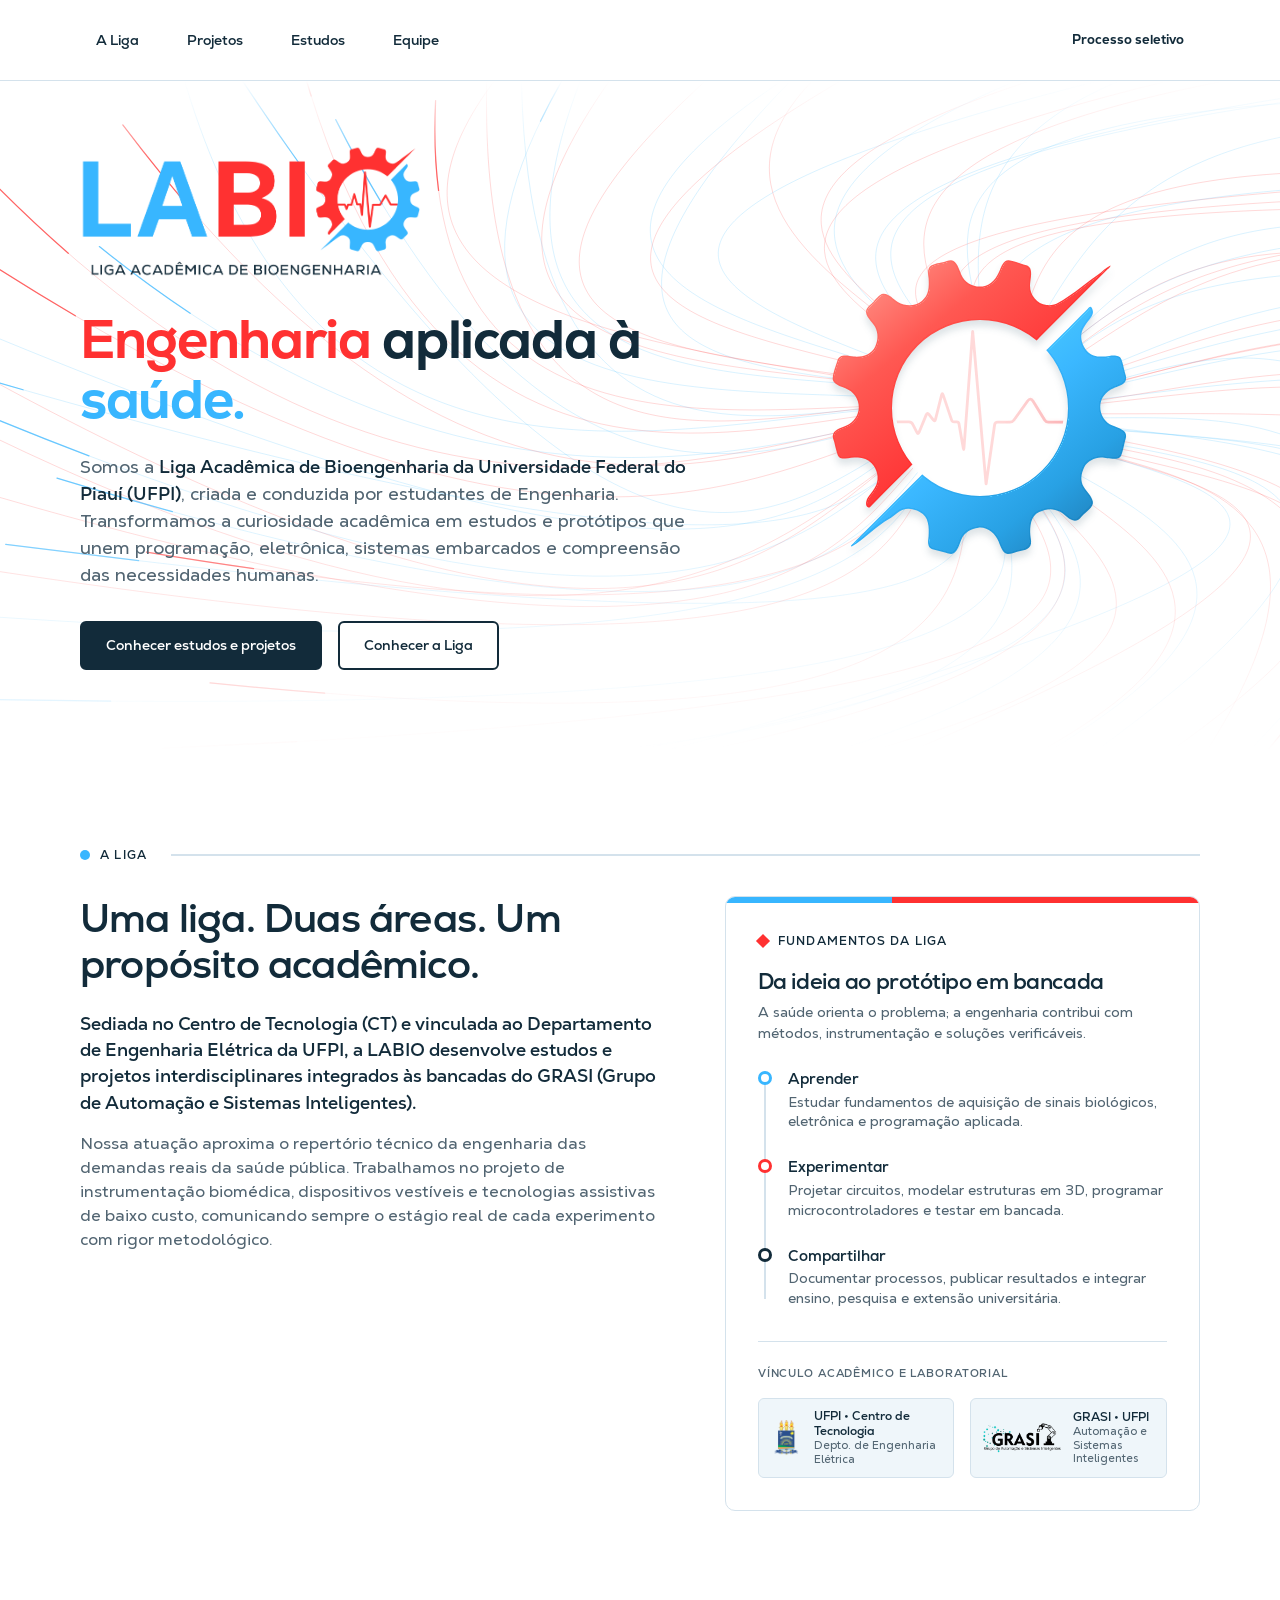
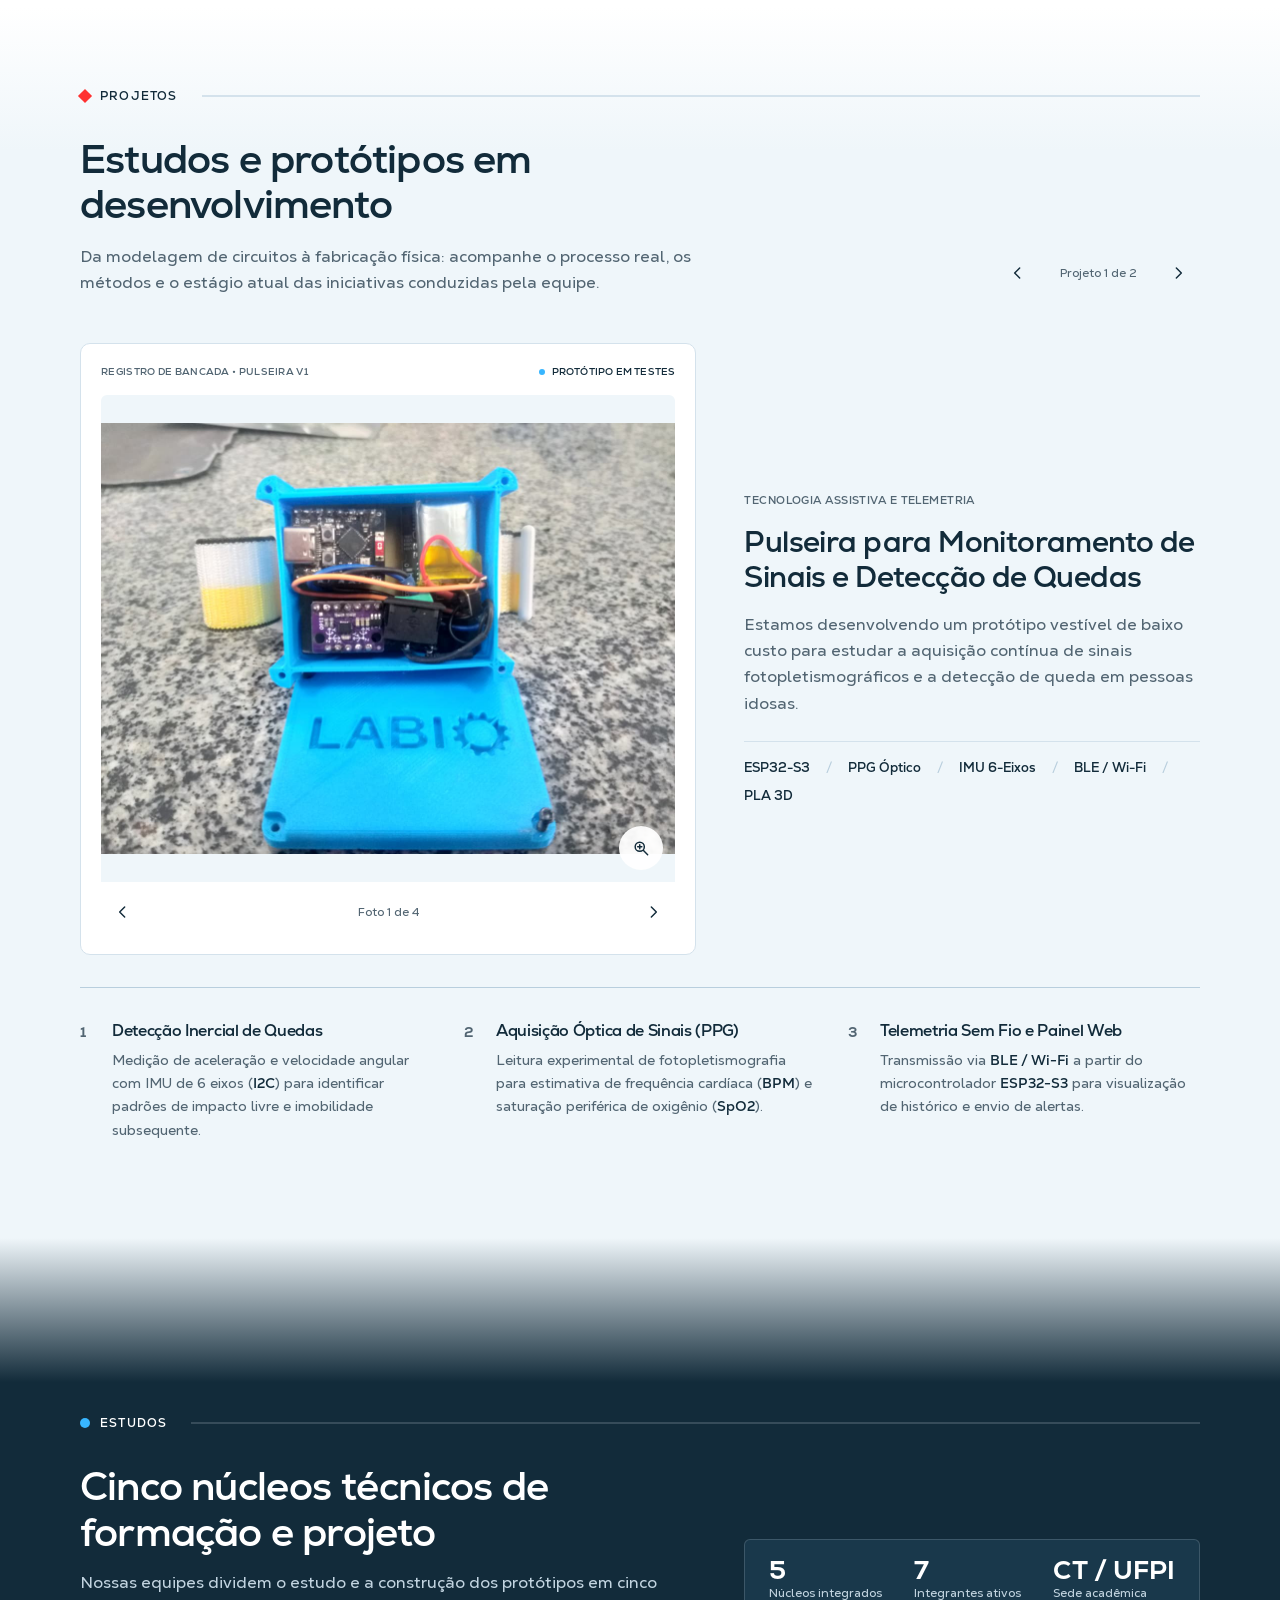
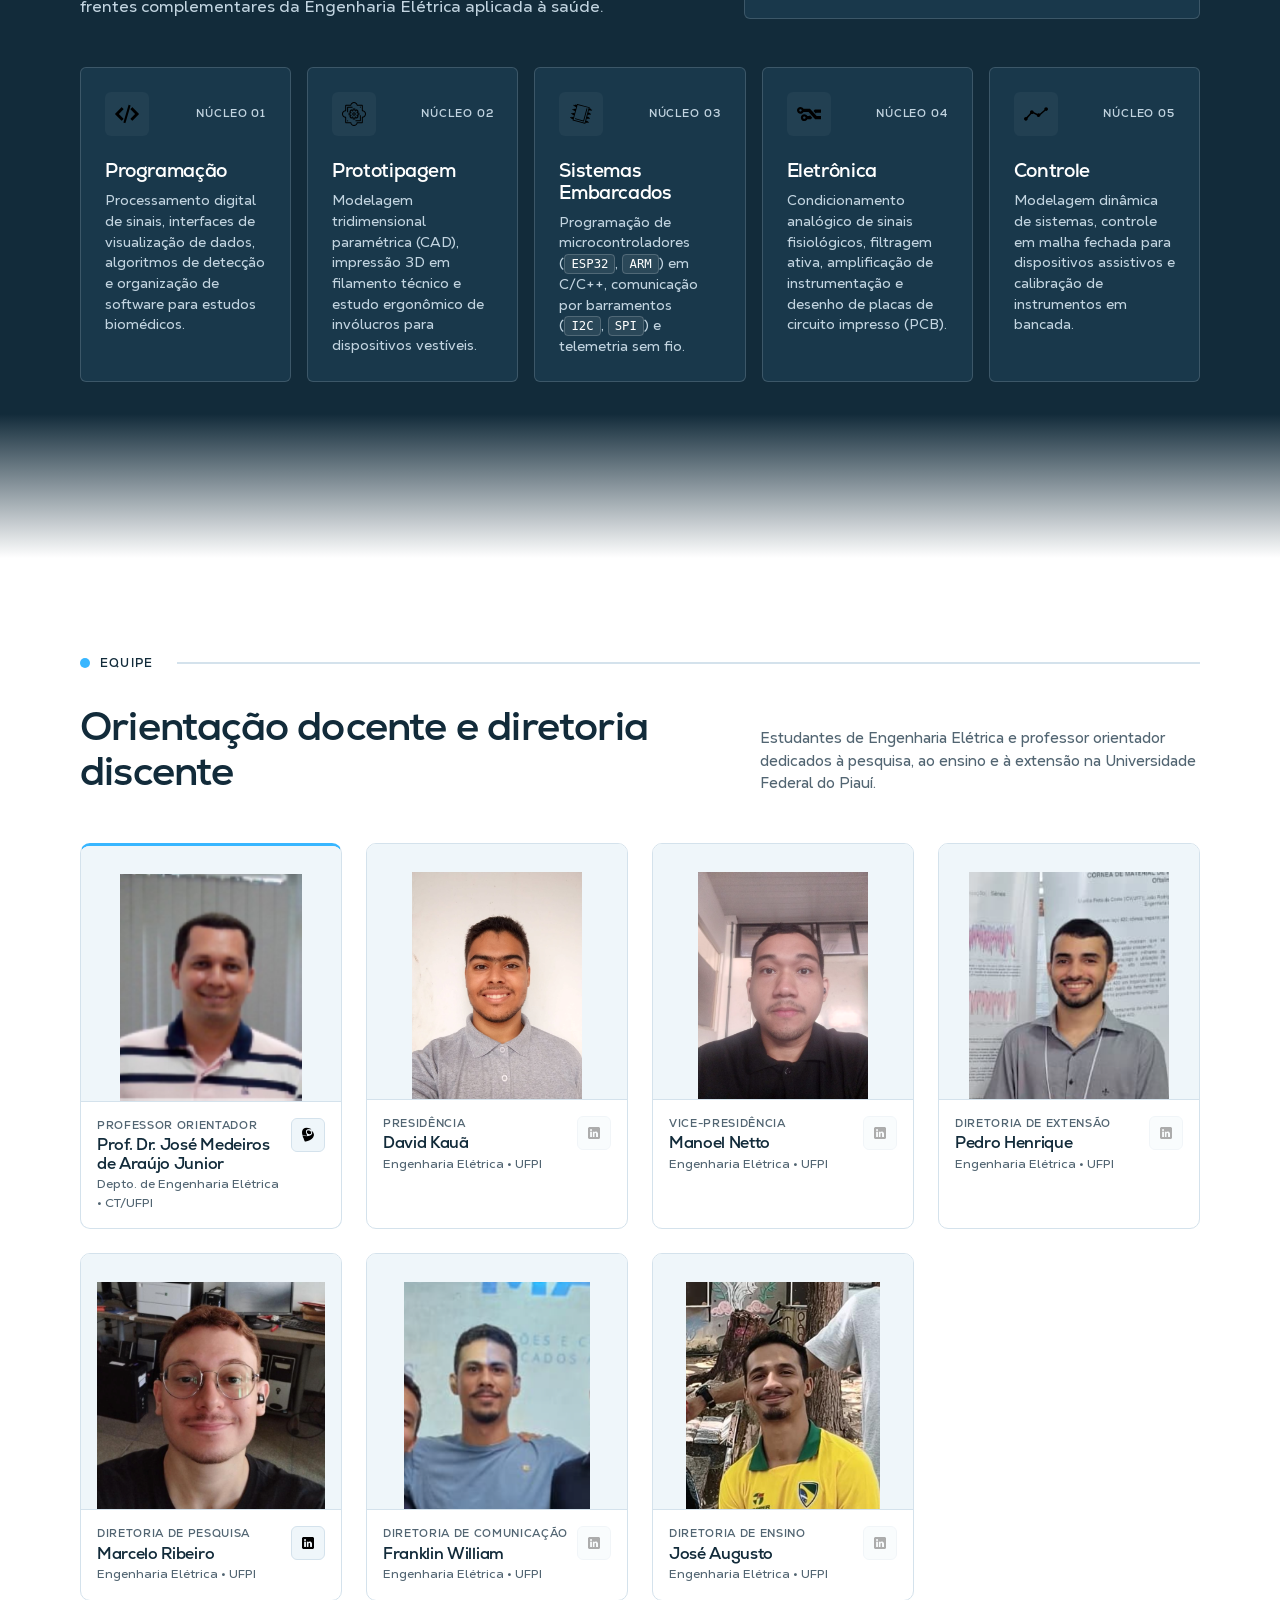
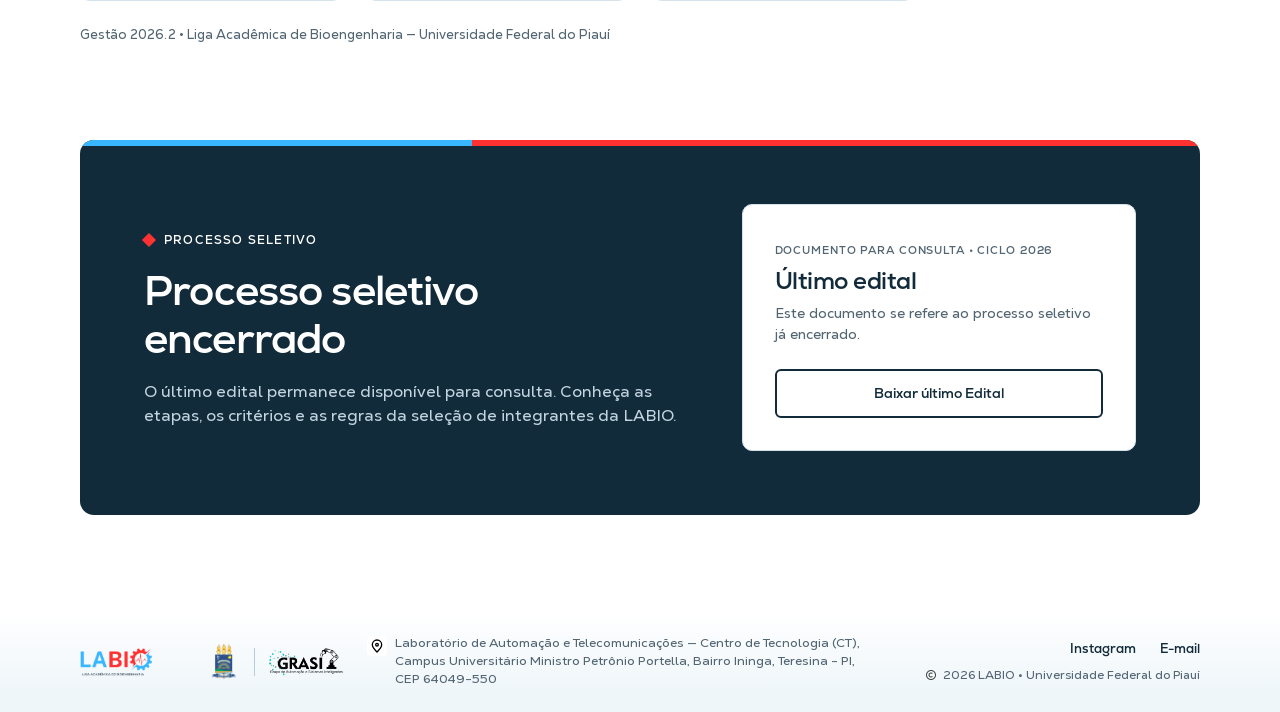
==== commit 052f4e9e: "improved hero section" ====
--- a/index.html
+++ b/index.html
@@ -13,7 +13,7 @@
     <link rel="preload" href="assets/fonts/NexaPro_Trial-Bold.otf?v=2" as="font" type="font/otf" crossorigin />
     <link rel="preload" href="assets/fonts/NexaPro_Trial-ExtraBold.otf?v=2" as="font" type="font/otf" crossorigin />
     <link rel="preload" href="assets/fonts/NexaTextPro_Trial_Variable-Regular.ttf?v=2" as="font" type="font/ttf" crossorigin />
-    <link rel="stylesheet" href="assets/css/styles.css?v=29" />
+    <link rel="stylesheet" href="assets/css/styles.css?v=31" />
   </head>
   <body>
     <header class="header" id="inicio">
@@ -158,7 +158,7 @@
                 </linearGradient>
                 <mask id="labio-pulse-sweep" x="60" y="60" width="175" height="175" maskUnits="userSpaceOnUse" maskContentUnits="userSpaceOnUse" style="mask-type: luminance">
                   <rect class="emblem-scan" x="0" y="50" width="134" height="200" fill="url(#labio-pulse-fade)">
-                    <animateTransform attributeName="transform" type="translate" from="-80 0" to="260 0" begin="0s" dur="6s" repeatCount="indefinite" calcMode="linear" />
+                    <animateTransform attributeName="transform" type="translate" from="-80 0" to="260 0" begin="0s" dur="3.2s" repeatCount="indefinite" calcMode="linear" />
                   </rect>
                 </mask>
                 <filter id="labio-pulse-glow" x="55" y="60" width="185" height="175" filterUnits="userSpaceOnUse" color-interpolation-filters="sRGB">
@@ -750,7 +750,7 @@
       </div>
     </footer>
 
-    <script src="assets/js/hero-flows.js?v=2"></script>
+    <script src="assets/js/hero-flows.js?v=5"></script>
     <script src="assets/js/main.js?v=12"></script>
   </body>
 </html>
--- a/assets/css/styles.css
+++ b/assets/css/styles.css
@@ -603,7 +603,7 @@
   z-index: 0;
   contain: paint;
   will-change: transform;
-  animation: labio-gear-spin 57s linear infinite;
+  animation: labio-gear-spin 30s linear infinite;
 }
 
 .emblem-wheel-svg {
